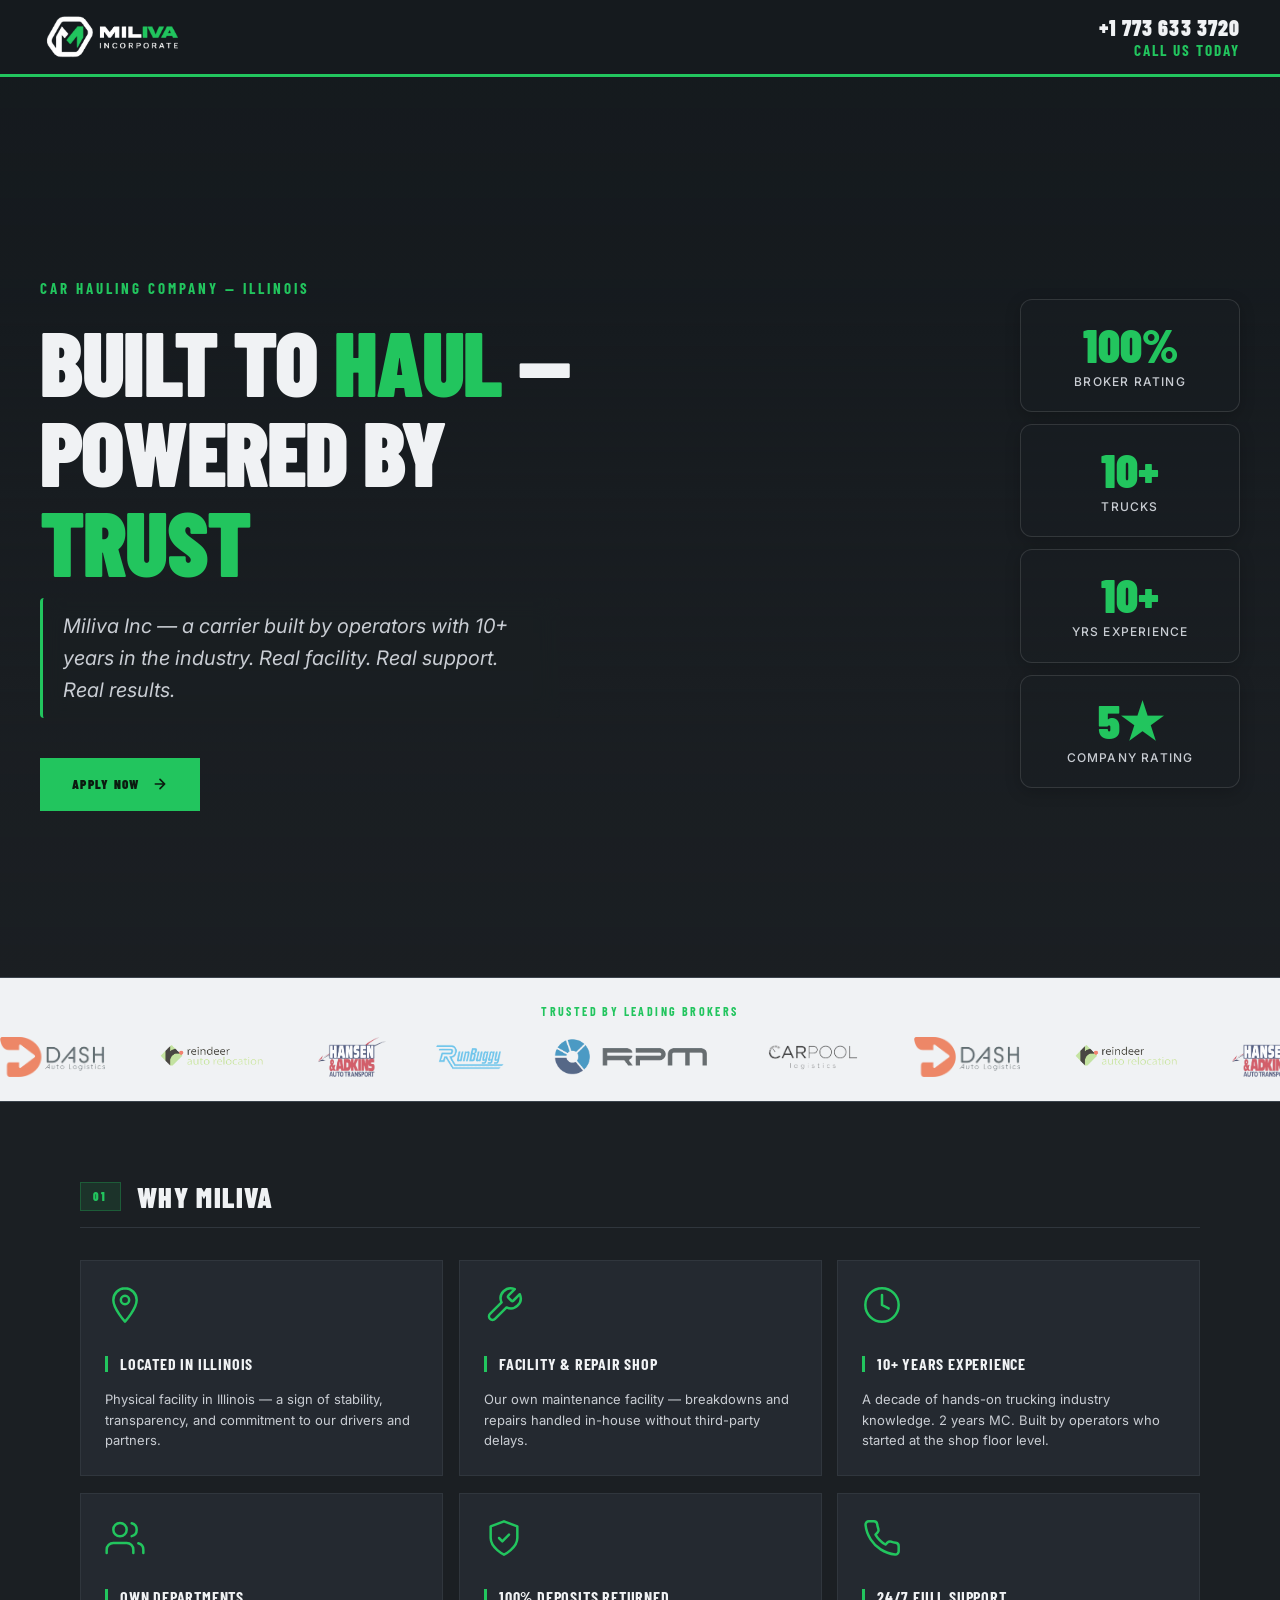
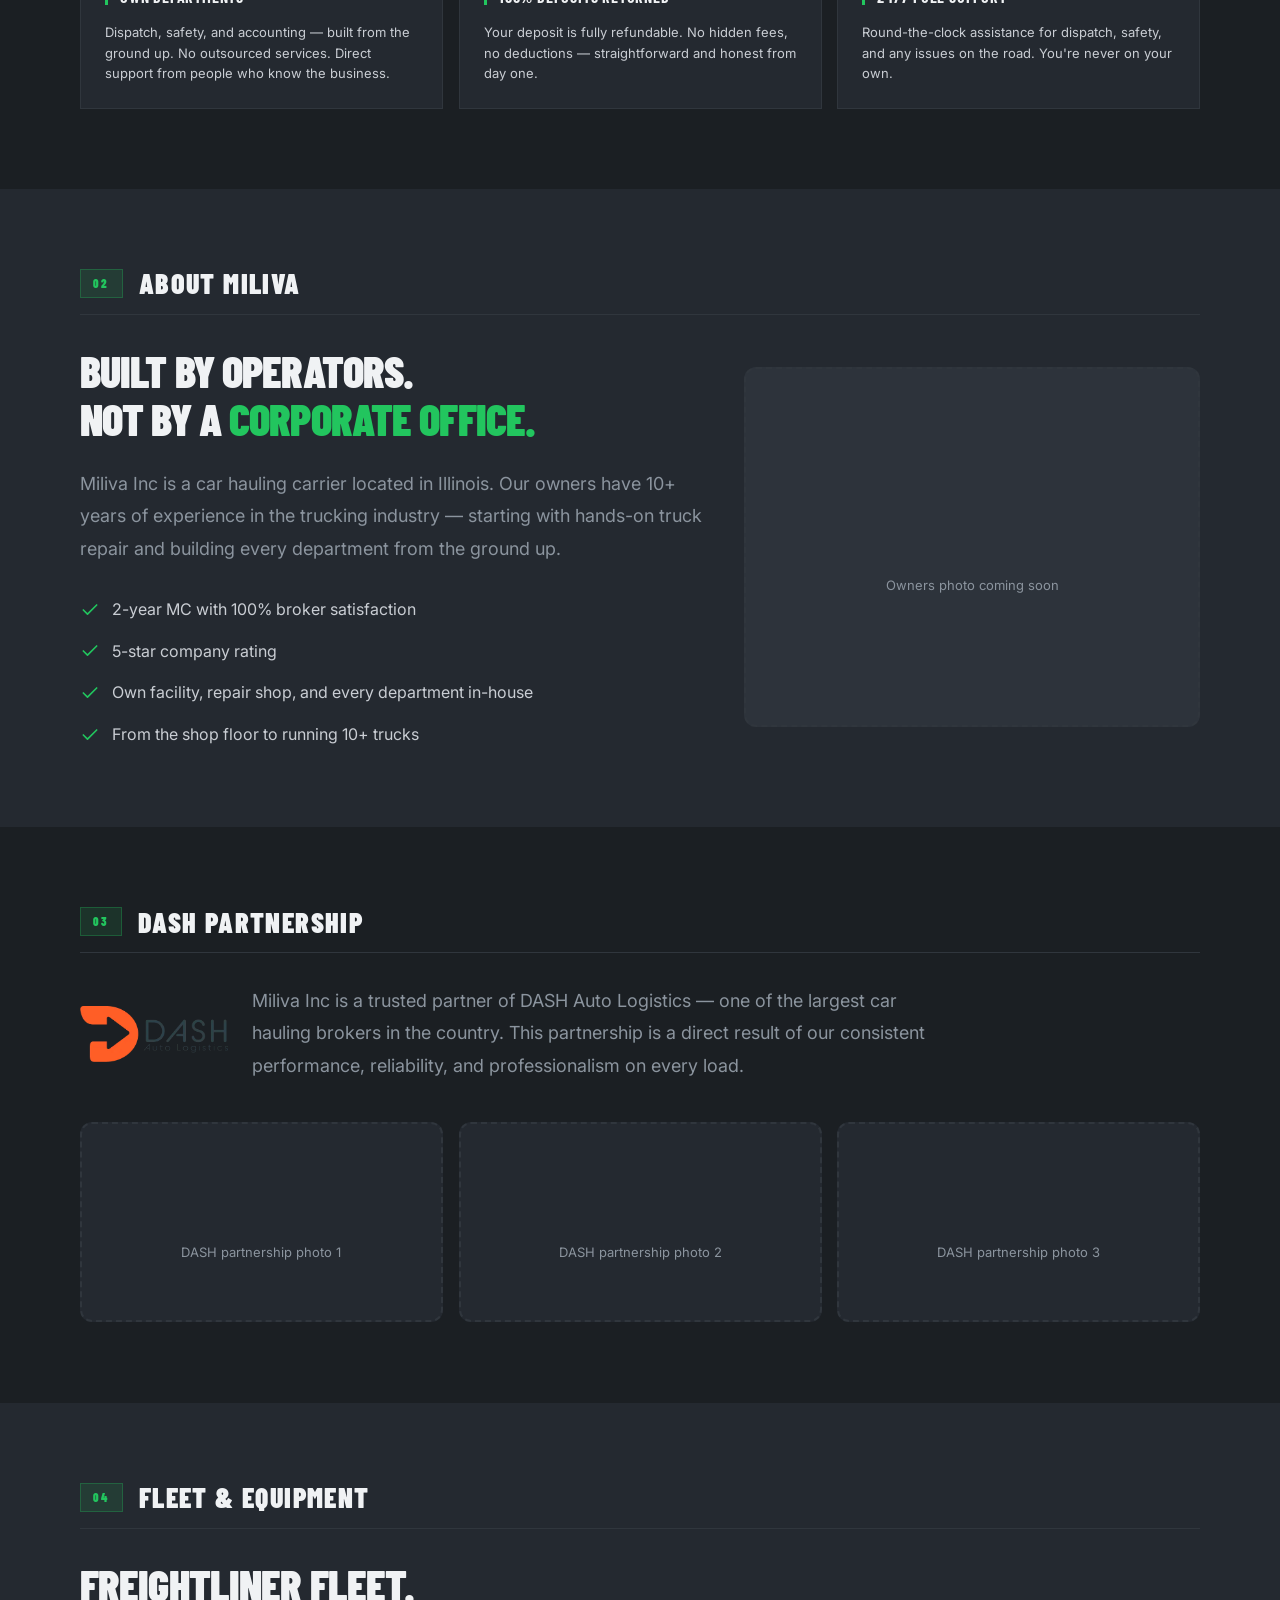
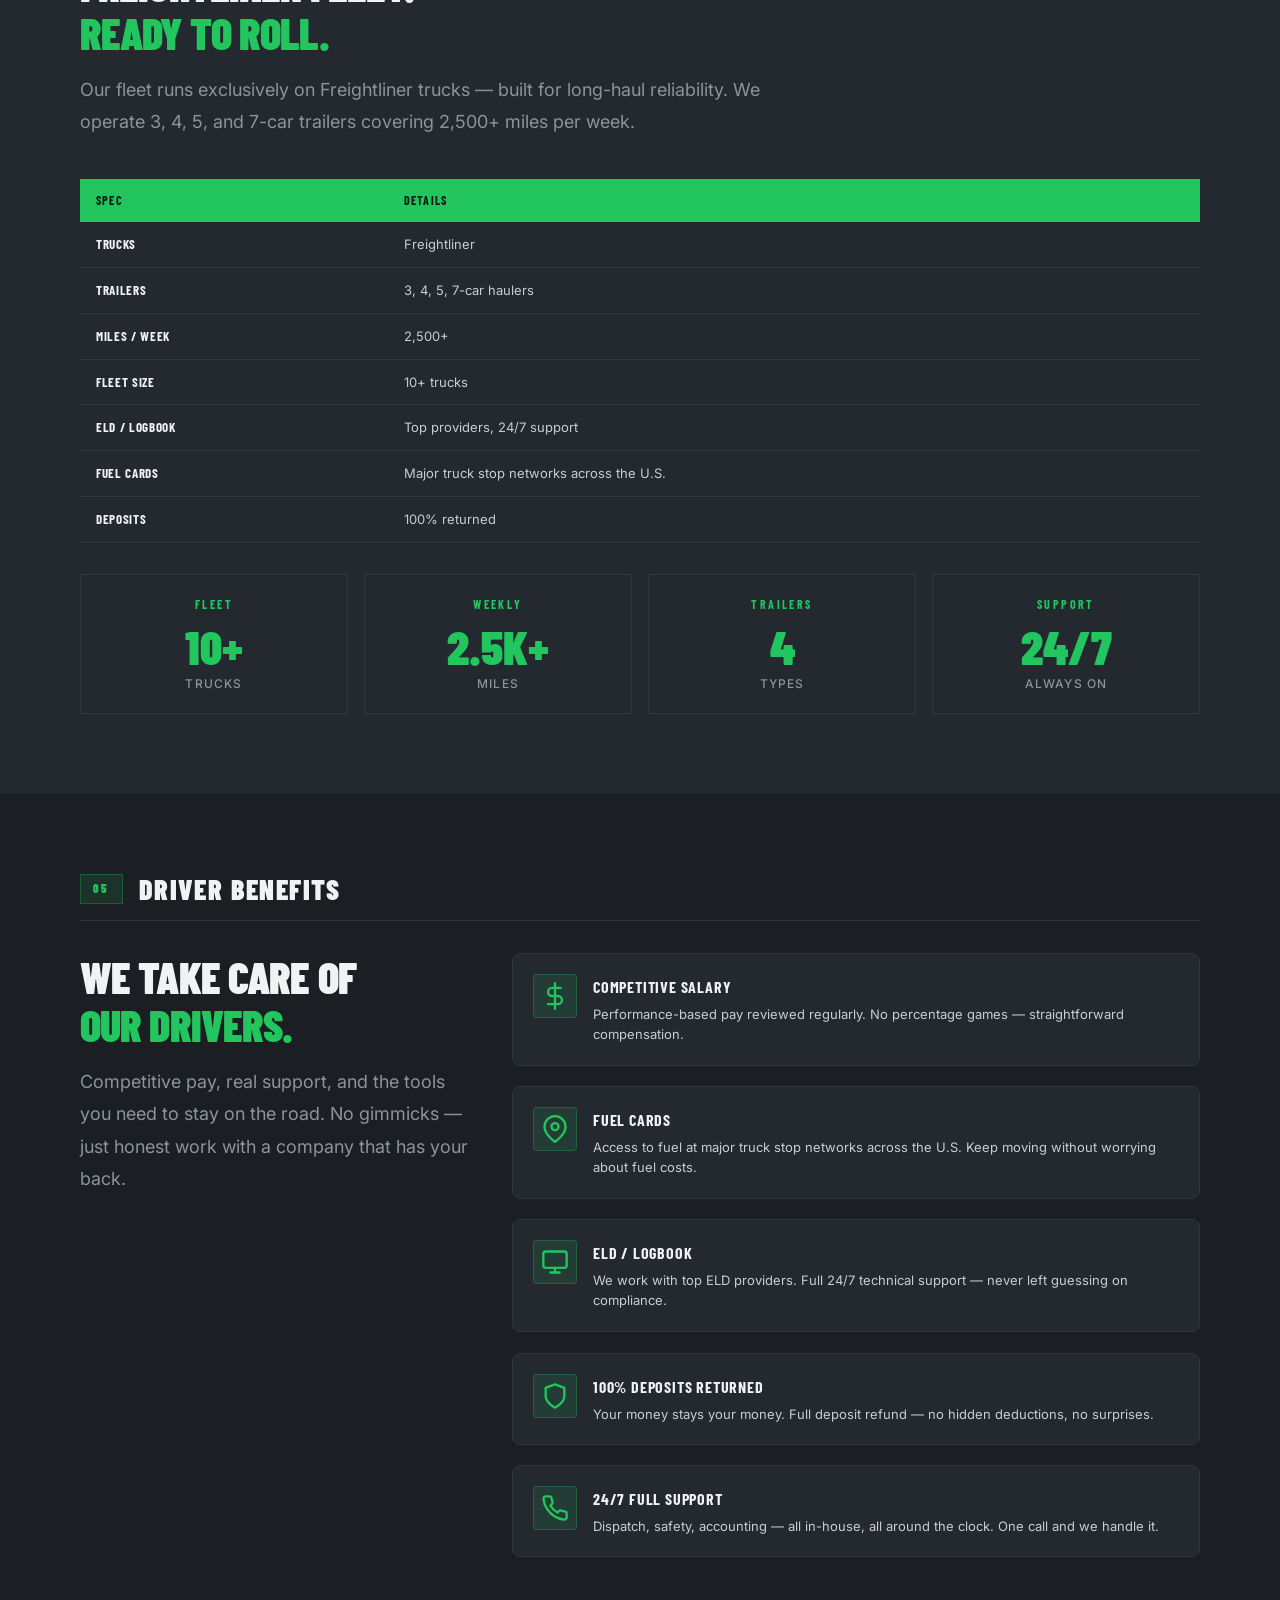
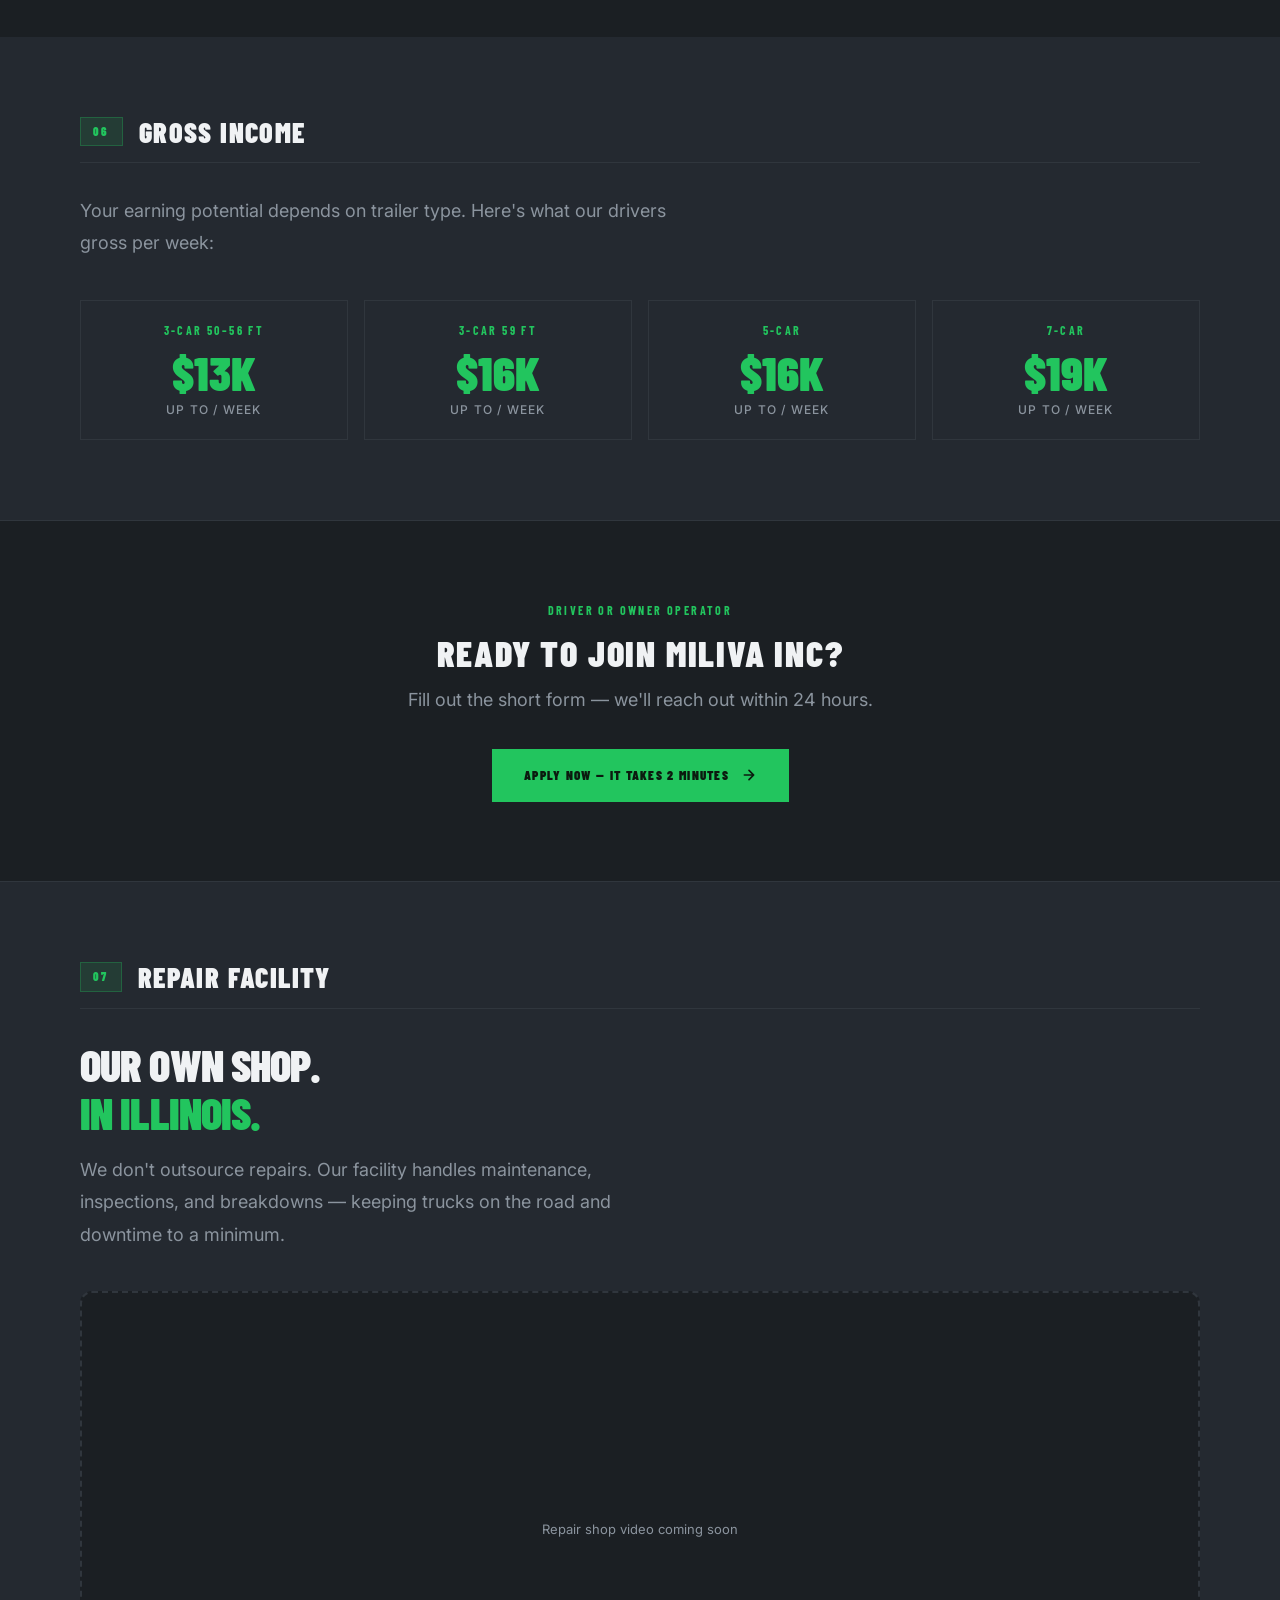
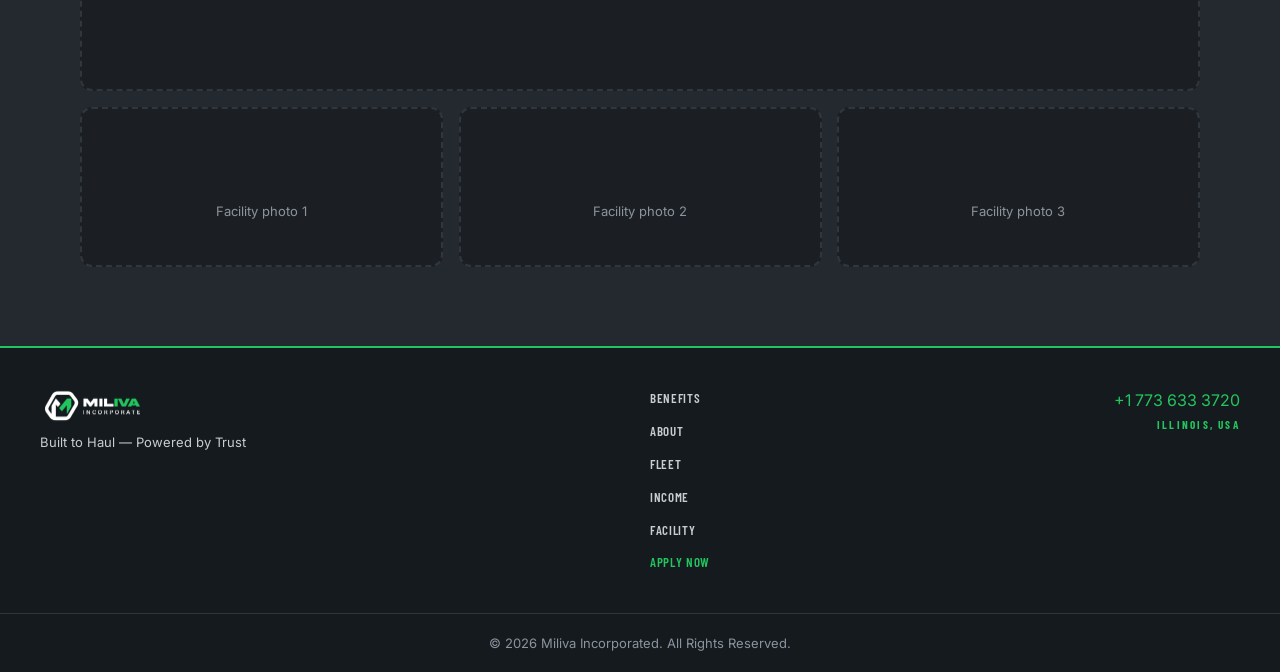
==== index.html @ cb745023 "Add Round 5 — Repair Facility section and enhanced footer Adds in-house repair shop section (Section" ====
<!DOCTYPE html>
<html lang="en">
<head>
<meta charset="UTF-8">
<meta name="viewport" content="width=device-width, initial-scale=1.0">
<meta http-equiv="X-Content-Type-Options" content="nosniff">

<!-- SEO -->
<title>Miliva Inc — Car Hauling Carrier | Illinois</title>
<meta name="description" content="Miliva Inc is a car hauling carrier located in Illinois. 10+ years of industry experience, 100% broker rating, own facility and repair shop. Now hiring drivers and owner operators.">
<meta name="keywords" content="car hauling, auto transport, truck driver jobs, owner operator, Illinois carrier, Miliva Inc, Freightliner, CDL jobs">

<!-- Open Graph -->
<meta property="og:title" content="Miliva Inc — Car Hauling Carrier">
<meta property="og:description" content="Built by operators with 10+ years in the industry. Real facility. Real support. Real results. Now hiring drivers and owner operators.">
<meta property="og:type" content="website">
<meta property="og:image" content="assets/images/miliva-logo.png">

<!-- Fonts -->
<link rel="preconnect" href="https://fonts.googleapis.com">
<link rel="preconnect" href="https://fonts.gstatic.com" crossorigin>
<link href="https://fonts.googleapis.com/css2?family=Barlow+Condensed:ital,wght@0,400;0,600;0,700;0,900;1,400&family=Inter:wght@400;500;600&display=swap" rel="stylesheet">

<!-- CSS -->
<link rel="stylesheet" href="css/variables.css?v=14">
<link rel="stylesheet" href="css/base.css?v=14">
<link rel="stylesheet" href="css/components.css?v=14">
<link rel="stylesheet" href="css/animations.css?v=14">
</head>
<body>


<!-- ════════════════════════════════════════════════════════
     HEADER
     ════════════════════════════════════════════════════════ -->
<header class="site-header">
  <a href="/">
    <img class="site-header__logo" src="assets/images/miliva-logo.png" alt="Miliva Inc — Car Hauling Carrier">
  </a>
  <div class="site-header__contact">
    <a href="tel:+17736333720" class="site-header__phone">+1 773 633 3720</a>
    <div class="eyebrow site-header__cta-label">Call Us Today</div>
  </div>
</header>


<!-- ════════════════════════════════════════════════════════
     HERO
     ════════════════════════════════════════════════════════ -->
<section class="hero" id="hero" data-parallax="0.2">
  <!-- Background videos — mobile (vertical) and desktop (horizontal) -->
  <div class="hero__video-wrap">
    <video class="hero__video hero__video--mobile"
           autoplay muted loop playsinline
           poster=""
           aria-hidden="true">
      <source src="assets/video/hero-mobile.mp4" type="video/mp4">
    </video>
    <video class="hero__video hero__video--desktop"
           autoplay muted loop playsinline
           poster=""
           aria-hidden="true">
      <source src="assets/video/hero-desktop.mp4" type="video/mp4">
    </video>
  </div>

  <!-- Gradient overlay for text readability -->
  <div class="hero__overlay"></div>

  <!-- Hero content — left column on desktop -->
  <div class="hero__content">
    <div class="eyebrow hero__eyebrow reveal">Car Hauling Company — Illinois</div>
    <h1 class="hero__title reveal">Built to <em>Haul</em> —<br>Powered by <em>Trust</em></h1>
    <p class="hero__subtitle reveal">Miliva Inc — a carrier built by operators with 10+ years in the industry. Real facility. Real support. Real results.</p>

    <div class="hero__cta reveal" style="--delay: 1">
      <a href="https://forms.gle/PKBgkFvm8MaaaSSQ9" target="_blank" rel="noopener noreferrer" class="btn btn--primary">
        Apply Now
        <svg class="btn__icon" viewBox="0 0 24 24" fill="none" stroke="currentColor" stroke-width="2.5" stroke-linecap="round" stroke-linejoin="round"><path d="M5 12h14M12 5l7 7-7 7"/></svg>
      </a>
    </div>
  </div>

  <!-- Stat cards — right column on desktop, 2x2 grid on mobile -->
  <div class="hero__stats reveal" style="--delay: 2">
    <div class="hero__stat">
      <div class="stat-number">100%</div>
      <div class="stat-label">Broker Rating</div>
    </div>
    <div class="hero__stat">
      <div class="stat-number">10+</div>
      <div class="stat-label">Trucks</div>
    </div>
    <div class="hero__stat">
      <div class="stat-number">10+</div>
      <div class="stat-label">Yrs Experience</div>
    </div>
    <div class="hero__stat">
      <div class="stat-number">5&#9733;</div>
      <div class="stat-label">Company Rating</div>
    </div>
  </div>
</section>


<!-- ════════════════════════════════════════════════════════
     BROKER TICKER
     ════════════════════════════════════════════════════════ -->
<section class="ticker-wrap" aria-label="Trusted broker partners">
  <div class="ticker-label eyebrow">Trusted by Leading Brokers</div>
  <div class="ticker-track">
    <img src="assets/logos/dash-logo.webp"     alt="DASH Auto Logistics"  loading="lazy">
    <img src="assets/logos/reindeer-logo.webp"  alt="Reindeer Auto Relocation" loading="lazy">
    <img src="assets/logos/HAL-logo.webp"       alt="Hansen &amp; Adkins Auto Transport" loading="lazy">
    <img src="assets/logos/runbuggy-logo.webp"  alt="RunBuggy" loading="lazy">
    <img src="assets/logos/RPM-logo.webp"       alt="RPM Freight Systems" loading="lazy">
    <img src="assets/logos/CarPool-logo.webp"   alt="Carpool Logistics" loading="lazy">
  </div>
</section>


<!-- ════════════════════════════════════════════════════════
     KEY BENEFITS
     ════════════════════════════════════════════════════════ -->
<section class="section" id="benefits">
  <div class="container">
    <div class="section-header">
      <div class="section-number">01</div>
      <div class="section-title">Why Miliva</div>
    </div>

    <div class="grid grid--3">
      <div class="card card--lift reveal" style="--delay: 0">
        <div class="card__icon">
          <svg width="40" height="40" viewBox="0 0 24 24" fill="none" stroke="var(--accent)" stroke-width="1.5" stroke-linecap="round" stroke-linejoin="round"><path d="M12 2C8.13 2 5 5.13 5 9c0 5.25 7 13 7 13s7-7.75 7-13c0-3.87-3.13-7-7-7z"/><circle cx="12" cy="9" r="2.5"/></svg>
        </div>
        <div class="card__title">Located in Illinois</div>
        <div class="card__body">Physical facility in Illinois — a sign of stability, transparency, and commitment to our drivers and partners.</div>
      </div>

      <div class="card card--lift reveal" style="--delay: 1">
        <div class="card__icon">
          <svg width="40" height="40" viewBox="0 0 24 24" fill="none" stroke="var(--accent)" stroke-width="1.5" stroke-linecap="round" stroke-linejoin="round"><path d="M14.7 6.3a1 1 0 0 0 0 1.4l1.6 1.6a1 1 0 0 0 1.4 0l3.77-3.77a6 6 0 0 1-7.94 7.94l-6.91 6.91a2.12 2.12 0 0 1-3-3l6.91-6.91a6 6 0 0 1 7.94-7.94l-3.76 3.76z"/></svg>
        </div>
        <div class="card__title">Facility &amp; Repair Shop</div>
        <div class="card__body">Our own maintenance facility — breakdowns and repairs handled in-house without third-party delays.</div>
      </div>

      <div class="card card--lift reveal" style="--delay: 2">
        <div class="card__icon">
          <svg width="40" height="40" viewBox="0 0 24 24" fill="none" stroke="var(--accent)" stroke-width="1.5" stroke-linecap="round" stroke-linejoin="round"><circle cx="12" cy="12" r="10"/><polyline points="12 6 12 12 16 14"/></svg>
        </div>
        <div class="card__title">10+ Years Experience</div>
        <div class="card__body">A decade of hands-on trucking industry knowledge. 2 years MC. Built by operators who started at the shop floor level.</div>
      </div>

      <div class="card card--lift reveal" style="--delay: 3">
        <div class="card__icon">
          <svg width="40" height="40" viewBox="0 0 24 24" fill="none" stroke="var(--accent)" stroke-width="1.5" stroke-linecap="round" stroke-linejoin="round"><path d="M17 21v-2a4 4 0 0 0-4-4H5a4 4 0 0 0-4 4v2"/><circle cx="9" cy="7" r="4"/><path d="M23 21v-2a4 4 0 0 0-3-3.87"/><path d="M16 3.13a4 4 0 0 1 0 7.75"/></svg>
        </div>
        <div class="card__title">Own Departments</div>
        <div class="card__body">Dispatch, safety, and accounting — built from the ground up. No outsourced services. Direct support from people who know the business.</div>
      </div>

      <div class="card card--lift reveal" style="--delay: 4">
        <div class="card__icon">
          <svg width="40" height="40" viewBox="0 0 24 24" fill="none" stroke="var(--accent)" stroke-width="1.5" stroke-linecap="round" stroke-linejoin="round"><path d="M12 22s8-4 8-10V5l-8-3-8 3v7c0 6 8 10 8 10z"/><polyline points="9 12 11 14 15 10"/></svg>
        </div>
        <div class="card__title">100% Deposits Returned</div>
        <div class="card__body">Your deposit is fully refundable. No hidden fees, no deductions — straightforward and honest from day one.</div>
      </div>

      <div class="card card--lift reveal" style="--delay: 5">
        <div class="card__icon">
          <svg width="40" height="40" viewBox="0 0 24 24" fill="none" stroke="var(--accent)" stroke-width="1.5" stroke-linecap="round" stroke-linejoin="round"><path d="M22 16.92v3a2 2 0 0 1-2.18 2 19.79 19.79 0 0 1-8.63-3.07 19.5 19.5 0 0 1-6-6 19.79 19.79 0 0 1-3.07-8.67A2 2 0 0 1 4.11 2h3a2 2 0 0 1 2 1.72c.127.96.361 1.903.7 2.81a2 2 0 0 1-.45 2.11L8.09 9.91a16 16 0 0 0 6 6l1.27-1.27a2 2 0 0 1 2.11-.45c.907.339 1.85.573 2.81.7A2 2 0 0 1 22 16.92z"/></svg>
        </div>
        <div class="card__title">24/7 Full Support</div>
        <div class="card__body">Round-the-clock assistance for dispatch, safety, and any issues on the road. You're never on your own.</div>
      </div>
    </div>
  </div>
</section>


<!-- ════════════════════════════════════════════════════════
     ABOUT / OWNERS
     ════════════════════════════════════════════════════════ -->
<section class="section section--alt" id="about">
  <div class="container">
    <div class="section-header">
      <div class="section-number">02</div>
      <div class="section-title">About Miliva</div>
    </div>

    <div class="about-block reveal">
      <div class="about-block__text">
        <h2 class="about-block__heading">Built by Operators.<br>Not by a <em>Corporate Office.</em></h2>
        <p class="about-block__lead lead">Miliva Inc is a car hauling carrier located in Illinois. Our owners have 10+ years of experience in the trucking industry — starting with hands-on truck repair and building every department from the ground up.</p>
        <div class="about-block__details">
          <div class="about-block__detail">
            <svg width="20" height="20" viewBox="0 0 24 24" fill="none" stroke="var(--accent)" stroke-width="2" stroke-linecap="round" stroke-linejoin="round"><polyline points="20 6 9 17 4 12"/></svg>
            <span>2-year MC with 100% broker satisfaction</span>
          </div>
          <div class="about-block__detail">
            <svg width="20" height="20" viewBox="0 0 24 24" fill="none" stroke="var(--accent)" stroke-width="2" stroke-linecap="round" stroke-linejoin="round"><polyline points="20 6 9 17 4 12"/></svg>
            <span>5-star company rating</span>
          </div>
          <div class="about-block__detail">
            <svg width="20" height="20" viewBox="0 0 24 24" fill="none" stroke="var(--accent)" stroke-width="2" stroke-linecap="round" stroke-linejoin="round"><polyline points="20 6 9 17 4 12"/></svg>
            <span>Own facility, repair shop, and every department in-house</span>
          </div>
          <div class="about-block__detail">
            <svg width="20" height="20" viewBox="0 0 24 24" fill="none" stroke="var(--accent)" stroke-width="2" stroke-linecap="round" stroke-linejoin="round"><polyline points="20 6 9 17 4 12"/></svg>
            <span>From the shop floor to running 10+ trucks</span>
          </div>
        </div>
      </div>
      <div class="about-block__media">
        <!-- Placeholder for owners photo — will be replaced with actual image -->
        <div class="about-block__photo-placeholder">
          <svg width="64" height="64" viewBox="0 0 24 24" fill="none" stroke="var(--text-muted)" stroke-width="1" stroke-linecap="round" stroke-linejoin="round"><rect x="3" y="3" width="18" height="18" rx="2" ry="2"/><circle cx="8.5" cy="8.5" r="1.5"/><polyline points="21 15 16 10 5 21"/></svg>
          <span class="caption">Owners photo coming soon</span>
        </div>
      </div>
    </div>
  </div>
</section>


<!-- ════════════════════════════════════════════════════════
     DASH PARTNERSHIP
     ════════════════════════════════════════════════════════ -->
<section class="section" id="dash">
  <div class="container">
    <div class="section-header">
      <div class="section-number">03</div>
      <div class="section-title">DASH Partnership</div>
    </div>

    <div class="partnership reveal">
      <div class="partnership__intro">
        <img src="assets/logos/dash-logo.webp" alt="DASH Auto Logistics" class="partnership__logo" loading="lazy">
        <p class="partnership__text lead">Miliva Inc is a trusted partner of DASH Auto Logistics — one of the largest car hauling brokers in the country. This partnership is a direct result of our consistent performance, reliability, and professionalism on every load.</p>
      </div>

      <!-- 3 horizontal photos — placeholders until actual DASH photos provided -->
      <div class="partnership__gallery">
        <div class="partnership__photo-placeholder reveal" style="--delay: 0">
          <svg width="48" height="48" viewBox="0 0 24 24" fill="none" stroke="var(--text-muted)" stroke-width="1" stroke-linecap="round" stroke-linejoin="round"><rect x="3" y="3" width="18" height="18" rx="2" ry="2"/><circle cx="8.5" cy="8.5" r="1.5"/><polyline points="21 15 16 10 5 21"/></svg>
          <span class="caption">DASH partnership photo 1</span>
        </div>
        <div class="partnership__photo-placeholder reveal" style="--delay: 1">
          <svg width="48" height="48" viewBox="0 0 24 24" fill="none" stroke="var(--text-muted)" stroke-width="1" stroke-linecap="round" stroke-linejoin="round"><rect x="3" y="3" width="18" height="18" rx="2" ry="2"/><circle cx="8.5" cy="8.5" r="1.5"/><polyline points="21 15 16 10 5 21"/></svg>
          <span class="caption">DASH partnership photo 2</span>
        </div>
        <div class="partnership__photo-placeholder reveal" style="--delay: 2">
          <svg width="48" height="48" viewBox="0 0 24 24" fill="none" stroke="var(--text-muted)" stroke-width="1" stroke-linecap="round" stroke-linejoin="round"><rect x="3" y="3" width="18" height="18" rx="2" ry="2"/><circle cx="8.5" cy="8.5" r="1.5"/><polyline points="21 15 16 10 5 21"/></svg>
          <span class="caption">DASH partnership photo 3</span>
        </div>
      </div>
    </div>
  </div>
</section>


<!-- ════════════════════════════════════════════════════════
     FLEET & EQUIPMENT
     ════════════════════════════════════════════════════════ -->
<section class="section section--alt" id="fleet">
  <div class="container">
    <div class="section-header">
      <div class="section-number">04</div>
      <div class="section-title">Fleet &amp; Equipment</div>
    </div>

    <div class="fleet reveal">
      <div class="fleet__intro">
        <h2 class="fleet__heading">Freightliner Fleet.<br><em>Ready to Roll.</em></h2>
        <p class="lead">Our fleet runs exclusively on Freightliner trucks — built for long-haul reliability. We operate 3, 4, 5, and 7-car trailers covering 2,500+ miles per week.</p>
      </div>

      <div class="fleet__specs">
        <div class="table-wrap reveal" style="--delay: 1">
          <table class="table">
            <thead>
              <tr>
                <th>Spec</th>
                <th>Details</th>
              </tr>
            </thead>
            <tbody>
              <tr>
                <td>Trucks</td>
                <td>Freightliner</td>
              </tr>
              <tr>
                <td>Trailers</td>
                <td>3, 4, 5, 7-car haulers</td>
              </tr>
              <tr>
                <td>Miles / Week</td>
                <td>2,500+</td>
              </tr>
              <tr>
                <td>Fleet Size</td>
                <td>10+ trucks</td>
              </tr>
              <tr>
                <td>ELD / Logbook</td>
                <td>Top providers, 24/7 support</td>
              </tr>
              <tr>
                <td>Fuel Cards</td>
                <td>Major truck stop networks across the U.S.</td>
              </tr>
              <tr>
                <td>Deposits</td>
                <td>100% returned</td>
              </tr>
            </tbody>
          </table>
        </div>

        <!-- Stat highlights -->
        <div class="grid grid--4 reveal" style="--delay: 2; margin-top: var(--space-8);">
          <div class="card card--stat card--lift">
            <div class="eyebrow" style="margin-bottom: var(--space-2);">Fleet</div>
            <div class="stat-number">10+</div>
            <div class="stat-label">Trucks</div>
          </div>
          <div class="card card--stat card--lift">
            <div class="eyebrow" style="margin-bottom: var(--space-2);">Weekly</div>
            <div class="stat-number">2.5K+</div>
            <div class="stat-label">Miles</div>
          </div>
          <div class="card card--stat card--lift">
            <div class="eyebrow" style="margin-bottom: var(--space-2);">Trailers</div>
            <div class="stat-number">4</div>
            <div class="stat-label">Types</div>
          </div>
          <div class="card card--stat card--lift">
            <div class="eyebrow" style="margin-bottom: var(--space-2);">Support</div>
            <div class="stat-number">24/7</div>
            <div class="stat-label">Always On</div>
          </div>
        </div>
      </div>
    </div>
  </div>
</section>


<!-- ════════════════════════════════════════════════════════
     DRIVER BENEFITS
     ════════════════════════════════════════════════════════ -->
<section class="section" id="driver-benefits">
  <div class="container">
    <div class="section-header">
      <div class="section-number">05</div>
      <div class="section-title">Driver Benefits</div>
    </div>

    <div class="benefits-split reveal">
      <div class="benefits-split__text">
        <h2 class="benefits-split__heading">We Take Care of<br><em>Our Drivers.</em></h2>
        <p class="lead">Competitive pay, real support, and the tools you need to stay on the road. No gimmicks — just honest work with a company that has your back.</p>
      </div>

      <div class="benefits-split__list">
        <div class="benefit-item reveal" style="--delay: 0">
          <div class="benefit-item__icon">
            <svg width="28" height="28" viewBox="0 0 24 24" fill="none" stroke="var(--accent)" stroke-width="2" stroke-linecap="round" stroke-linejoin="round"><line x1="12" y1="1" x2="12" y2="23"/><path d="M17 5H9.5a3.5 3.5 0 0 0 0 7h5a3.5 3.5 0 0 1 0 7H6"/></svg>
          </div>
          <div>
            <div class="benefit-item__title">Competitive Salary</div>
            <div class="benefit-item__desc">Performance-based pay reviewed regularly. No percentage games — straightforward compensation.</div>
          </div>
        </div>

        <div class="benefit-item reveal" style="--delay: 1">
          <div class="benefit-item__icon">
            <svg width="28" height="28" viewBox="0 0 24 24" fill="none" stroke="var(--accent)" stroke-width="2" stroke-linecap="round" stroke-linejoin="round"><path d="M21 10c0 7-9 13-9 13s-9-6-9-13a9 9 0 0 1 18 0z"/><circle cx="12" cy="10" r="3"/></svg>
          </div>
          <div>
            <div class="benefit-item__title">Fuel Cards</div>
            <div class="benefit-item__desc">Access to fuel at major truck stop networks across the U.S. Keep moving without worrying about fuel costs.</div>
          </div>
        </div>

        <div class="benefit-item reveal" style="--delay: 2">
          <div class="benefit-item__icon">
            <svg width="28" height="28" viewBox="0 0 24 24" fill="none" stroke="var(--accent)" stroke-width="2" stroke-linecap="round" stroke-linejoin="round"><rect x="2" y="3" width="20" height="14" rx="2" ry="2"/><line x1="8" y1="21" x2="16" y2="21"/><line x1="12" y1="17" x2="12" y2="21"/></svg>
          </div>
          <div>
            <div class="benefit-item__title">ELD / Logbook</div>
            <div class="benefit-item__desc">We work with top ELD providers. Full 24/7 technical support — never left guessing on compliance.</div>
          </div>
        </div>

        <div class="benefit-item reveal" style="--delay: 3">
          <div class="benefit-item__icon">
            <svg width="28" height="28" viewBox="0 0 24 24" fill="none" stroke="var(--accent)" stroke-width="2" stroke-linecap="round" stroke-linejoin="round"><path d="M12 22s8-4 8-10V5l-8-3-8 3v7c0 6 8 10 8 10z"/></svg>
          </div>
          <div>
            <div class="benefit-item__title">100% Deposits Returned</div>
            <div class="benefit-item__desc">Your money stays your money. Full deposit refund — no hidden deductions, no surprises.</div>
          </div>
        </div>

        <div class="benefit-item reveal" style="--delay: 4">
          <div class="benefit-item__icon">
            <svg width="28" height="28" viewBox="0 0 24 24" fill="none" stroke="var(--accent)" stroke-width="2" stroke-linecap="round" stroke-linejoin="round"><path d="M22 16.92v3a2 2 0 0 1-2.18 2 19.79 19.79 0 0 1-8.63-3.07 19.5 19.5 0 0 1-6-6A19.79 19.79 0 0 1 2.12 4.11 2 2 0 0 1 4.11 2h3a2 2 0 0 1 2 1.72c.127.96.361 1.903.7 2.81a2 2 0 0 1-.45 2.11L8.09 9.91a16 16 0 0 0 6 6l1.27-1.27a2 2 0 0 1 2.11-.45c.907.339 1.85.573 2.81.7A2 2 0 0 1 22 16.92z"/></svg>
          </div>
          <div>
            <div class="benefit-item__title">24/7 Full Support</div>
            <div class="benefit-item__desc">Dispatch, safety, accounting — all in-house, all around the clock. One call and we handle it.</div>
          </div>
        </div>
      </div>
    </div>
  </div>
</section>


<!-- ════════════════════════════════════════════════════════
     GROSS INCOME
     ════════════════════════════════════════════════════════ -->
<section class="section section--alt" id="income">
  <div class="container">
    <div class="section-header">
      <div class="section-number">06</div>
      <div class="section-title">Gross Income</div>
    </div>

    <p class="lead reveal" style="margin-bottom: var(--space-10); max-width: 600px;">Your earning potential depends on trailer type. Here's what our drivers gross per week:</p>

    <div class="grid grid--4">
      <div class="card card--stat card--lift reveal" style="--delay: 0">
        <div class="eyebrow" style="margin-bottom: var(--space-2);">3-car 50–56 ft</div>
        <div class="stat-number">$13K</div>
        <div class="stat-label">up to / week</div>
      </div>
      <div class="card card--stat card--lift reveal" style="--delay: 1">
        <div class="eyebrow" style="margin-bottom: var(--space-2);">3-car 59 ft</div>
        <div class="stat-number">$16K</div>
        <div class="stat-label">up to / week</div>
      </div>
      <div class="card card--stat card--lift reveal" style="--delay: 2">
        <div class="eyebrow" style="margin-bottom: var(--space-2);">5-car</div>
        <div class="stat-number">$16K</div>
        <div class="stat-label">up to / week</div>
      </div>
      <div class="card card--stat card--lift reveal" style="--delay: 3">
        <div class="eyebrow" style="margin-bottom: var(--space-2);">7-car</div>
        <div class="stat-number">$19K</div>
        <div class="stat-label">up to / week</div>
      </div>
    </div>
  </div>
</section>


<!-- ════════════════════════════════════════════════════════
     CTA BANNER
     ════════════════════════════════════════════════════════ -->
<section class="section" id="apply" style="text-align: center; border-top: 1px solid var(--border); border-bottom: 1px solid var(--border);">
  <div class="container">
    <div class="eyebrow reveal" style="margin-bottom: var(--space-3);">Driver or Owner Operator</div>
    <h2 class="reveal" style="margin-bottom: var(--space-3);">Ready to Join Miliva Inc?</h2>
    <p class="lead reveal" style="margin: 0 auto var(--space-8); text-align: center;">Fill out the short form — we'll reach out within 24 hours.</p>
    <a href="https://forms.gle/PKBgkFvm8MaaaSSQ9" target="_blank" rel="noopener noreferrer" class="btn btn--primary reveal">
      Apply Now — It Takes 2 Minutes
      <svg class="btn__icon" viewBox="0 0 24 24" fill="none" stroke="currentColor" stroke-width="2.5" stroke-linecap="round" stroke-linejoin="round"><path d="M5 12h14M12 5l7 7-7 7"/></svg>
    </a>
  </div>
</section>


<!-- ════════════════════════════════════════════════════════
     REPAIR FACILITY
     ════════════════════════════════════════════════════════ -->
<section class="section section--alt" id="facility">
  <div class="container">
    <div class="section-header">
      <div class="section-number">07</div>
      <div class="section-title">Repair Facility</div>
    </div>

    <div class="facility reveal">
      <div class="facility__intro">
        <h2 class="facility__heading">Our Own Shop.<br><em>In Illinois.</em></h2>
        <p class="lead">We don't outsource repairs. Our facility handles maintenance, inspections, and breakdowns — keeping trucks on the road and downtime to a minimum.</p>
      </div>

      <div class="facility__media">
        <!-- Video placeholder — will be replaced with actual repair shop video -->
        <div class="facility__video-placeholder reveal" style="--delay: 1">
          <svg width="64" height="64" viewBox="0 0 24 24" fill="none" stroke="var(--text-muted)" stroke-width="1" stroke-linecap="round" stroke-linejoin="round"><polygon points="5 3 19 12 5 21 5 3"/></svg>
          <span class="caption">Repair shop video coming soon</span>
        </div>

        <!-- Photo grid — placeholders until actual facility photos provided -->
        <div class="facility__photos">
          <div class="facility__photo-placeholder reveal" style="--delay: 2">
            <svg width="40" height="40" viewBox="0 0 24 24" fill="none" stroke="var(--text-muted)" stroke-width="1" stroke-linecap="round" stroke-linejoin="round"><rect x="3" y="3" width="18" height="18" rx="2" ry="2"/><circle cx="8.5" cy="8.5" r="1.5"/><polyline points="21 15 16 10 5 21"/></svg>
            <span class="caption">Facility photo 1</span>
          </div>
          <div class="facility__photo-placeholder reveal" style="--delay: 3">
            <svg width="40" height="40" viewBox="0 0 24 24" fill="none" stroke="var(--text-muted)" stroke-width="1" stroke-linecap="round" stroke-linejoin="round"><rect x="3" y="3" width="18" height="18" rx="2" ry="2"/><circle cx="8.5" cy="8.5" r="1.5"/><polyline points="21 15 16 10 5 21"/></svg>
            <span class="caption">Facility photo 2</span>
          </div>
          <div class="facility__photo-placeholder reveal" style="--delay: 4">
            <svg width="40" height="40" viewBox="0 0 24 24" fill="none" stroke="var(--text-muted)" stroke-width="1" stroke-linecap="round" stroke-linejoin="round"><rect x="3" y="3" width="18" height="18" rx="2" ry="2"/><circle cx="8.5" cy="8.5" r="1.5"/><polyline points="21 15 16 10 5 21"/></svg>
            <span class="caption">Facility photo 3</span>
          </div>
        </div>
      </div>
    </div>
  </div>
</section>


<!-- ════════════════════════════════════════════════════════
     FOOTER
     ════════════════════════════════════════════════════════ -->
<footer class="site-footer" id="contact">
  <div class="site-footer__top">
    <div class="site-footer__brand">
      <a href="/">
        <img class="site-footer__logo" src="assets/images/miliva-logo.png" alt="Miliva Inc">
      </a>
      <p class="site-footer__tagline caption">Built to Haul — Powered by Trust</p>
    </div>
    <nav class="site-footer__nav" aria-label="Footer navigation">
      <a href="#benefits" class="site-footer__link">Benefits</a>
      <a href="#about" class="site-footer__link">About</a>
      <a href="#fleet" class="site-footer__link">Fleet</a>
      <a href="#income" class="site-footer__link">Income</a>
      <a href="#facility" class="site-footer__link">Facility</a>
      <a href="https://forms.gle/PKBgkFvm8MaaaSSQ9" target="_blank" rel="noopener noreferrer" class="site-footer__link site-footer__link--accent">Apply Now</a>
    </nav>
    <div class="site-footer__contact-block">
      <a href="tel:+17736333720" class="site-footer__phone">+1 773 633 3720</a>
      <div class="eyebrow" style="font-size: 0.7rem; margin-top: 2px;">Illinois, USA</div>
    </div>
  </div>
  <div class="site-footer__bottom">
    <span class="caption">&copy; 2026 Miliva Incorporated. All Rights Reserved.</span>
  </div>
</footer>


<!-- ════════════════════════════════════════════════════════
     STICKY MOBILE CTA (visible on mobile only)
     ════════════════════════════════════════════════════════ -->
<div class="sticky-cta">
  <a href="https://forms.gle/PKBgkFvm8MaaaSSQ9" target="_blank" rel="noopener noreferrer" class="btn btn--primary">
    Apply Now
    <svg class="btn__icon" viewBox="0 0 24 24" fill="none" stroke="currentColor" stroke-width="2.5" stroke-linecap="round" stroke-linejoin="round"><path d="M5 12h14M12 5l7 7-7 7"/></svg>
  </a>
</div>


<!-- JS -->
<script src="js/main.js"></script>
</body>
</html>
---- css/variables.css ----
/* ============================================================
   MILIVA INC — DESIGN TOKENS
   Palette: Asphalt & Pine
   Fonts:   Barlow Condensed + Inter
   ============================================================ */

:root {

  /* ── COLOR: BACKGROUNDS ── */
  --bg-primary:      #1B1F23;   /* page background                */
  --bg-surface:      #242930;   /* cards, panels                  */
  --bg-elevated:     #2D333B;   /* hover cards, active states     */
  --bg-overlay:      rgba(27, 31, 35, .92); /* modals, overlays  */
  --bg-hero:         #151A1E;   /* hero section — deepest tone    */

  /* ── COLOR: ACCENT (EMERALD) ── */
  --accent:          #22C55E;   /* primary accent                 */
  --accent-hover:    #34D569;   /* buttons hover, link hover      */
  --accent-muted:    rgba(34, 197, 94, .12); /* subtle tint fills */
  --accent-border:   rgba(34, 197, 94, .28); /* accent borders    */

  /* ── COLOR: TEXT ── */
  --text-primary:    #F0F2F4;   /* headings, primary copy         */
  --text-body:       #C9CDD3;   /* body paragraphs                */
  --text-secondary:  #8B949E;   /* captions, meta, muted text     */
  --text-on-accent:  #0B1A0F;   /* text rendered on accent bg     */

  /* ── COLOR: BORDERS & DIVIDERS ── */
  --border:          #30363D;   /* default border                 */
  --border-light:    #3A424B;   /* subtle dividers                */

  /* ── TYPOGRAPHY: FONT FAMILIES ── */
  --font-heading:    'Barlow Condensed', sans-serif;
  --font-body:       'Inter', sans-serif;

  /* ── TYPOGRAPHY: SCALE (mobile-first) ──
     Each step ×1.25 (major third).
     Desktop overrides in @media blocks in base.css.
  */
  --text-xs:    0.75rem;    /* 12px — tags, fine print        */
  --text-sm:    0.8125rem;  /* 13px — captions, table cells   */
  --text-base:  0.9375rem;  /* 15px — body text (mobile)      */
  --text-md:    1rem;       /* 16px — body text (desktop)     */
  --text-lg:    1.125rem;   /* 18px — lead text               */
  --text-xl:    1.25rem;    /* 20px — small headings          */

  /* Heading sizes — mobile defaults */
  --text-h6:    1rem;       /* 16px  */
  --text-h5:    1.125rem;   /* 18px  */
  --text-h4:    1.25rem;    /* 20px  */
  --text-h3:    1.5rem;     /* 24px  */
  --text-h2:    1.75rem;    /* 28px  */
  --text-h1:    2.25rem;    /* 36px  */
  --text-display: 3rem;     /* 48px — hero headline           */

  /* Stat numbers */
  --text-stat:  2rem;       /* 32px mobile → 3rem desktop     */

  /* ── TYPOGRAPHY: LINE HEIGHTS ── */
  --leading-none:    1;
  --leading-tight:   1.1;
  --leading-snug:    1.3;
  --leading-normal:  1.6;
  --leading-relaxed: 1.8;

  /* ── TYPOGRAPHY: LETTER SPACING ── */
  --tracking-tight:  -0.02em;
  --tracking-normal:  0;
  --tracking-wide:    0.05em;
  --tracking-wider:   0.1em;
  --tracking-widest:  0.2em;

  /* ── TYPOGRAPHY: FONT WEIGHTS ── */
  --weight-regular:  400;
  --weight-medium:   500;
  --weight-semibold: 600;
  --weight-bold:     700;
  --weight-black:    900;

  /* ── SPACING SCALE (8px grid) ── */
  --space-1:   0.25rem;  /*  4px */
  --space-2:   0.5rem;   /*  8px */
  --space-3:   0.75rem;  /* 12px */
  --space-4:   1rem;     /* 16px */
  --space-5:   1.25rem;  /* 20px */
  --space-6:   1.5rem;   /* 24px */
  --space-8:   2rem;     /* 32px */
  --space-10:  2.5rem;   /* 40px */
  --space-12:  3rem;     /* 48px */
  --space-16:  4rem;     /* 64px */
  --space-20:  5rem;     /* 80px */
  --space-24:  6rem;     /* 96px */

  /* ── LAYOUT ── */
  --content-max:     1120px;  /* max content width              */
  --content-padding: var(--space-5);  /* 20px mobile side pad   */
  --section-gap:     var(--space-16); /* 64px between sections  */

  /* ── BORDERS & RADIUS ── */
  --radius-sm:   4px;
  --radius-md:   8px;
  --radius-lg:   12px;
  --radius-full: 9999px;

  /* ── SHADOWS ── */
  --shadow-sm:   0 1px 2px rgba(0,0,0,.3);
  --shadow-md:   0 4px 12px rgba(0,0,0,.4);
  --shadow-lg:   0 8px 24px rgba(0,0,0,.5);
  --shadow-glow: 0 0 20px rgba(34, 197, 94, .15);

  /* ── TRANSITIONS ── */
  --ease-out:    cubic-bezier(0.16, 1, 0.3, 1);
  --ease-in-out: cubic-bezier(0.65, 0, 0.35, 1);
  --duration-fast:   150ms;
  --duration-base:   250ms;
  --duration-slow:   400ms;
  --duration-scroll: 600ms;

  /* ── Z-INDEX SCALE ── */
  --z-base:     1;
  --z-dropdown: 10;
  --z-sticky:   100;
  --z-overlay:  200;
  --z-modal:    300;
}


/* ── DESKTOP OVERRIDES (≥768px) ── */
@media (min-width: 768px) {
  :root {
    --text-base:    1rem;       /* 16px */
    --text-h3:      1.75rem;    /* 28px */
    --text-h2:      2.25rem;    /* 36px */
    --text-h1:      2.75rem;    /* 44px */
    --text-display: 4rem;       /* 64px */
    --text-stat:    3rem;       /* 48px */
    --content-padding: var(--space-10); /* 40px */
    --section-gap:  var(--space-20);    /* 80px */
  }
}

/* ── LARGE DESKTOP (≥1200px) ── */
@media (min-width: 1200px) {
  :root {
    --text-display: 4.5rem;     /* 72px */
  }
}
---- css/base.css ----
/* ============================================================
   MILIVA INC — BASE STYLES
   Reset, typography, global element defaults.
   Mobile-first: all rules target ≤767 px by default.
   ============================================================ */

/* ── RESET ── */
*, *::before, *::after {
  box-sizing: border-box;
  margin: 0;
  padding: 0;
}

html {
  scroll-behavior: smooth;
  -webkit-text-size-adjust: 100%;
}

body {
  background: var(--bg-primary);
  color: var(--text-body);
  font-family: var(--font-body);
  font-size: var(--text-base);
  font-weight: var(--weight-regular);
  line-height: var(--leading-normal);
  -webkit-font-smoothing: antialiased;
  -moz-osx-font-smoothing: grayscale;
  overflow-x: hidden;
}

/* ── TYPOGRAPHY — HEADINGS ── */
h1, h2, h3, h4, h5, h6 {
  font-family: var(--font-heading);
  color: var(--text-primary);
  line-height: var(--leading-tight);
  text-transform: uppercase;
  letter-spacing: var(--tracking-wide);
}

h1 { font-size: var(--text-h1); font-weight: var(--weight-black); }
h2 { font-size: var(--text-h2); font-weight: var(--weight-black); }
h3 { font-size: var(--text-h3); font-weight: var(--weight-bold);  }
h4 { font-size: var(--text-h4); font-weight: var(--weight-bold);  }
h5 { font-size: var(--text-h5); font-weight: var(--weight-bold);  }
h6 { font-size: var(--text-h6); font-weight: var(--weight-semibold); }

/* Display heading (hero) */
.display {
  font-family: var(--font-heading);
  font-size: var(--text-display);
  font-weight: var(--weight-black);
  line-height: var(--leading-none);
  letter-spacing: var(--tracking-tight);
  color: var(--text-primary);
  text-transform: uppercase;
}

/* ── TYPOGRAPHY — BODY ── */
p {
  margin-bottom: var(--space-4);
  max-width: 65ch; /* comfortable reading width */
}

p:last-child { margin-bottom: 0; }

.lead {
  font-size: var(--text-lg);
  color: var(--text-secondary);
  line-height: var(--leading-relaxed);
}

small, .caption {
  font-size: var(--text-sm);
  color: var(--text-secondary);
  line-height: var(--leading-normal);
}

/* ── TYPOGRAPHY — ACCENT TEXT ── */
.accent-text {
  color: var(--accent);
}

.eyebrow {
  font-family: var(--font-heading);
  font-size: var(--text-xs);
  font-weight: var(--weight-bold);
  letter-spacing: var(--tracking-widest);
  color: var(--accent);
  text-transform: uppercase;
}

.stat-number {
  font-family: var(--font-heading);
  font-size: var(--text-stat);
  font-weight: var(--weight-black);
  line-height: var(--leading-none);
  color: var(--accent);
}

.stat-label {
  font-size: var(--text-xs);
  font-weight: var(--weight-medium);
  letter-spacing: var(--tracking-wider);
  color: var(--text-secondary);
  text-transform: uppercase;
  margin-top: var(--space-1);
}

/* ── LINKS ── */
a {
  color: var(--accent);
  text-decoration: none;
  transition: color var(--duration-fast) var(--ease-out);
}

a:hover {
  color: var(--accent-hover);
}

/* ── LISTS ── */
ul, ol {
  list-style: none;
}

/* ── IMAGES ── */
img, video {
  display: block;
  max-width: 100%;
  height: auto;
}

/* ── SELECTION ── */
::selection {
  background: var(--accent);
  color: var(--text-on-accent);
}

/* ── FOCUS (ACCESSIBILITY) ── */
:focus-visible {
  outline: 2px solid var(--accent);
  outline-offset: 2px;
}

/* ── SCROLLBAR (WEBKIT) ── */
::-webkit-scrollbar {
  width: 8px;
}
::-webkit-scrollbar-track {
  background: var(--bg-primary);
}
::-webkit-scrollbar-thumb {
  background: var(--border);
  border-radius: var(--radius-full);
}
::-webkit-scrollbar-thumb:hover {
  background: var(--border-light);
}
---- css/components.css ----
/* ============================================================
   MILIVA INC — REUSABLE COMPONENTS
   Buttons, cards, sections, grids, badges, section headers.
   Mobile-first throughout.
   ============================================================ */


/* ═══════════════════════════════════════════════════════════
   LAYOUT: SECTIONS & CONTAINERS
   ═══════════════════════════════════════════════════════════ */

.section {
  padding: var(--section-gap) var(--content-padding);
}

.section--alt {
  background: var(--bg-surface);
}

.container {
  max-width: var(--content-max);
  margin: 0 auto;
  width: 100%;
}

/* Section header — number badge + title */
.section-header {
  display: flex;
  align-items: center;
  gap: var(--space-4);
  margin-bottom: var(--space-8);
  padding-bottom: var(--space-4);
  border-bottom: 1px solid var(--border);
}

.section-number {
  font-family: var(--font-heading);
  font-weight: var(--weight-black);
  font-size: var(--text-xs);
  letter-spacing: var(--tracking-widest);
  color: var(--accent);
  text-transform: uppercase;
  background: var(--accent-muted);
  border: 1px solid var(--accent-border);
  padding: var(--space-1) var(--space-3);
  flex-shrink: 0;
}

.section-title {
  font-family: var(--font-heading);
  font-weight: var(--weight-black);
  font-size: var(--text-h3);
  color: var(--text-primary);
  text-transform: uppercase;
  letter-spacing: var(--tracking-wide);
  line-height: var(--leading-none);
}


/* ═══════════════════════════════════════════════════════════
   BUTTONS
   ═══════════════════════════════════════════════════════════ */

/* Primary CTA — accent background, dark text */
.btn {
  display: inline-flex;
  align-items: center;
  justify-content: center;
  gap: var(--space-3);
  font-family: var(--font-heading);
  font-weight: var(--weight-black);
  font-size: var(--text-sm);
  letter-spacing: var(--tracking-wider);
  text-transform: uppercase;
  text-decoration: none;
  border: none;
  cursor: pointer;
  transition:
    background var(--duration-base) var(--ease-out),
    transform var(--duration-fast) var(--ease-out),
    box-shadow var(--duration-base) var(--ease-out);
}

.btn--primary {
  background: var(--accent);
  color: var(--text-on-accent);
  padding: var(--space-4) var(--space-8);
}

.btn--primary:hover {
  background: var(--accent-hover);
  color: var(--text-on-accent);
  transform: translateY(-1px);
  box-shadow: var(--shadow-glow);
}

.btn--primary:active {
  transform: translateY(0);
}

/* Arrow-clip variant — the chevron CTA from the design */
.btn--arrow {
  background: var(--accent);
  color: var(--text-on-accent);
  padding: var(--space-4) var(--space-10) var(--space-4) var(--space-6);
  clip-path: polygon(0 0, calc(100% - 12px) 0, 100% 50%, calc(100% - 12px) 100%, 0 100%);
}

.btn--arrow:hover {
  background: var(--accent-hover);
  color: var(--text-on-accent);
}

.btn--arrow svg {
  width: 16px;
  height: 16px;
  flex-shrink: 0;
  transition: transform var(--duration-fast) var(--ease-out);
}

.btn--arrow:hover svg {
  transform: translateX(3px);
}

/* Ghost button — border only */
.btn--ghost {
  background: transparent;
  color: var(--accent);
  border: 1px solid var(--accent-border);
  padding: var(--space-3) var(--space-6);
}

.btn--ghost:hover {
  background: var(--accent-muted);
  color: var(--accent-hover);
  border-color: var(--accent);
}

/* Small button variant */
.btn--sm {
  font-size: var(--text-xs);
  padding: var(--space-2) var(--space-4);
}

/* Icon inside button */
.btn__icon {
  width: 16px;
  height: 16px;
  flex-shrink: 0;
  transition: transform var(--duration-fast) var(--ease-out);
}

.btn:hover .btn__icon {
  transform: translateX(3px);
}


/* ═══════════════════════════════════════════════════════════
   CARDS
   ═══════════════════════════════════════════════════════════ */

/* Base card */
.card {
  background: var(--bg-surface);
  border: 1px solid var(--border);
  padding: var(--space-6);
  transition:
    border-color var(--duration-base) var(--ease-out),
    background var(--duration-base) var(--ease-out),
    transform var(--duration-base) var(--ease-out),
    box-shadow var(--duration-base) var(--ease-out);
}

.card:hover {
  border-color: var(--accent-border);
  background: var(--bg-elevated);
}

/* Card with lift on hover */
.card--lift:hover {
  transform: translateY(-4px);
  box-shadow: var(--shadow-md);
}

/* Card title */
.card__title {
  font-family: var(--font-heading);
  font-weight: var(--weight-bold);
  font-size: var(--text-base);
  color: var(--text-primary);
  text-transform: uppercase;
  letter-spacing: var(--tracking-wide);
  display: flex;
  align-items: center;
  gap: var(--space-3);
  margin-bottom: var(--space-3);
}

/* Accent bar before card title */
.card__title::before {
  content: '';
  width: 3px;
  height: 16px;
  background: var(--accent);
  flex-shrink: 0;
}

/* Card body text */
.card__body {
  font-size: var(--text-sm);
  color: var(--text-body);
  line-height: var(--leading-normal);
}

/* Card with icon (Key Benefits pattern) */
.card--icon {
  text-align: center;
  padding: var(--space-8) var(--space-4);
}

.card__icon {
  font-size: 2rem;
  margin-bottom: var(--space-3);
  display: block;
}

/* Stat card (hero stats, gross income) */
.card--stat {
  padding: var(--space-5) var(--space-6);
  text-align: center;
  background: var(--bg-surface);
  border: 1px solid var(--border);
}

.card--stat:hover {
  border-color: var(--accent-border);
}


/* ═══════════════════════════════════════════════════════════
   GRIDS
   ═══════════════════════════════════════════════════════════ */

/* Generic responsive grid — 1 col mobile, 2 col tablet, customizable */
.grid {
  display: grid;
  gap: var(--space-4);
}

.grid--2 { grid-template-columns: 1fr; }
.grid--3 { grid-template-columns: 1fr; }
.grid--4 { grid-template-columns: 1fr 1fr; }

@media (min-width: 768px) {
  .grid--2 { grid-template-columns: repeat(2, 1fr); }
  .grid--3 { grid-template-columns: repeat(3, 1fr); }
  .grid--4 { grid-template-columns: repeat(4, 1fr); }
}

/* Tight gap variant (2px gap like current design) */
.grid--tight {
  gap: 2px;
}


/* ═══════════════════════════════════════════════════════════
   BADGE / TAG
   ═══════════════════════════════════════════════════════════ */

.badge {
  display: inline-block;
  font-family: var(--font-heading);
  font-weight: var(--weight-bold);
  font-size: var(--text-xs);
  letter-spacing: var(--tracking-wider);
  text-transform: uppercase;
  color: var(--accent);
  background: var(--accent-muted);
  border: 1px solid var(--accent-border);
  padding: var(--space-1) var(--space-3);
  line-height: var(--leading-snug);
}


/* ═══════════════════════════════════════════════════════════
   DIVIDERS
   ═══════════════════════════════════════════════════════════ */

.divider {
  border: none;
  border-top: 1px solid var(--border);
  margin: var(--space-8) 0;
}

.divider--accent {
  border-top-color: var(--accent);
  border-top-width: 2px;
}


/* ═══════════════════════════════════════════════════════════
   ACCENT BLOCK (callout / about style)
   ═══════════════════════════════════════════════════════════ */

.callout {
  background: var(--bg-surface);
  border: 1px solid var(--border);
  border-left: 4px solid var(--accent);
  padding: var(--space-6);
  font-size: var(--text-base);
  line-height: var(--leading-relaxed);
  color: var(--text-body);
}


/* ═══════════════════════════════════════════════════════════
   TABLES (rates / specs)
   ═══════════════════════════════════════════════════════════ */

.table-wrap {
  overflow-x: auto;
  -webkit-overflow-scrolling: touch;
}

.table {
  width: 100%;
  border-collapse: collapse;
  font-size: var(--text-sm);
  min-width: 480px;
}

.table thead tr {
  background: var(--accent);
}

.table thead th {
  padding: var(--space-3) var(--space-4);
  text-align: left;
  font-family: var(--font-heading);
  font-weight: var(--weight-bold);
  font-size: var(--text-xs);
  letter-spacing: var(--tracking-wider);
  text-transform: uppercase;
  color: var(--text-on-accent);
}

.table tbody tr {
  border-bottom: 1px solid var(--border);
  transition: background var(--duration-fast);
}

.table tbody tr:nth-child(even) {
  background: var(--bg-surface);
}

.table tbody tr:hover {
  background: var(--bg-elevated);
}

.table td {
  padding: var(--space-3) var(--space-4);
  vertical-align: top;
  color: var(--text-body);
}

.table td:first-child {
  font-family: var(--font-heading);
  font-weight: var(--weight-bold);
  font-size: var(--text-sm);
  color: var(--text-primary);
  text-transform: uppercase;
  letter-spacing: var(--tracking-wide);
  white-space: nowrap;
}


/* ═══════════════════════════════════════════════════════════
   BROKER TICKER
   ═══════════════════════════════════════════════════════════ */

.ticker-wrap {
  overflow: hidden;
  background: #F0F2F4;
  border-top: 1px solid var(--border-light);
  border-bottom: 1px solid var(--border-light);
  padding: var(--space-6) 0;
}

.ticker-label {
  text-align: center;
  margin-bottom: var(--space-4);
}

.ticker-track {
  display: flex;
  align-items: center;
  gap: var(--space-12);
  width: max-content;
  animation: ticker-scroll 30s linear infinite;
}

.ticker-track:hover {
  animation-play-state: paused;
}

.ticker-track img {
  height: 32px;
  width: auto;
  opacity: 0.75;
  filter: grayscale(20%) brightness(1.1);
  transition:
    opacity var(--duration-base) var(--ease-out),
    filter var(--duration-base) var(--ease-out);
}

.ticker-track img:hover {
  opacity: 1;
  filter: grayscale(0%);
}

@keyframes ticker-scroll {
  0%   { transform: translateX(0); }
  100% { transform: translateX(-50%); }
}

@media (min-width: 768px) {
  .ticker-track img {
    height: 40px;
  }
}


/* ═══════════════════════════════════════════════════════════
   STICKY MOBILE CTA
   ═══════════════════════════════════════════════════════════ */

.sticky-cta {
  position: fixed;
  bottom: 0;
  left: 0;
  right: 0;
  z-index: var(--z-sticky);
  background: var(--bg-overlay);
  border-top: 1px solid var(--border);
  padding: var(--space-3) var(--content-padding);
  display: flex;
  justify-content: center;
  backdrop-filter: blur(8px);
  -webkit-backdrop-filter: blur(8px);
}

.sticky-cta .btn {
  width: 100%;
  max-width: 360px;
  justify-content: center;
}

@media (min-width: 768px) {
  .sticky-cta {
    display: none; /* hide on desktop — inline CTA is enough */
  }
}


/* ═══════════════════════════════════════════════════════════
   SITE HEADER
   ═══════════════════════════════════════════════════════════ */

.site-header {
  background: var(--bg-hero);
  border-bottom: 3px solid var(--accent);
  padding: var(--space-3) var(--content-padding);
  display: flex;
  align-items: center;
  justify-content: space-between;
  position: sticky;
  top: 0;
  z-index: var(--z-sticky);
}

.site-header__logo {
  height: 50px;
  width: auto;
}

.site-header__contact {
  text-align: right;
}

.site-header__phone {
  font-family: var(--font-heading);
  font-weight: var(--weight-black);
  font-size: 1.35rem;
  color: var(--text-primary);
  letter-spacing: var(--tracking-wide);
  line-height: 1.1;
  text-decoration: none;
  display: block;
}

.site-header__phone:hover {
  color: var(--accent);
}

.site-header__cta-label {
  margin-top: 2px;
  font-size: 0.95rem;
  letter-spacing: 0.13em;
  line-height: 1.1;
}


/* Old .site-footer styles moved to ENHANCED FOOTER section at bottom */


/* ═══════════════════════════════════════════════════════════
   HERO SECTION
   Full-viewport hero with video background,
   gradient overlay, and content centered on top.
   ═══════════════════════════════════════════════════════════ */

.hero {
  position: relative;
  min-height: 100vh;
  min-height: 100svh; /* safe viewport height for mobile */
  display: flex;
  flex-direction: column;
  justify-content: flex-end;
  padding: var(--space-20) var(--content-padding) var(--space-12);
  overflow: hidden;
  background: var(--bg-hero); /* fallback while video loads */
}

/* Video wrapper — fills entire hero, behind content */
.hero__video-wrap {
  position: absolute;
  inset: 0;
  z-index: 0;
}

.hero__video {
  position: absolute;
  inset: 0;
  width: 100%;
  height: 100%;
  object-fit: cover;
  display: block;
}

/* Show mobile video by default, hide desktop */
.hero__video--desktop { display: none; }
.hero__video--mobile  { display: block; }

@media (min-width: 768px) {
  .hero__video--desktop { display: block; }
  .hero__video--mobile  { display: none; }
}

/* Dark gradient overlay — stronger bottom zone for text readability */
.hero__overlay {
  position: absolute;
  inset: 0;
  z-index: 1;
  background: linear-gradient(
    to top,
    rgba(27, 31, 35, 0.95) 0%,
    rgba(27, 31, 35, 0.85) 25%,
    rgba(27, 31, 35, 0.55) 50%,
    rgba(27, 31, 35, 0.2) 75%,
    rgba(27, 31, 35, 0.1) 100%
  );
}

/* Content layer — above overlay */
.hero__content {
  position: relative;
  z-index: 2;
  max-width: var(--content-max);
}

.hero__eyebrow {
  margin-bottom: var(--space-3);
}

.hero__title {
  font-family: var(--font-heading);
  font-weight: var(--weight-black);
  font-size: var(--text-display);
  line-height: var(--leading-none);
  letter-spacing: var(--tracking-tight);
  color: var(--text-primary);
  text-transform: uppercase;
  margin-bottom: var(--space-2);
}

.hero__title em {
  color: var(--accent);
  font-style: normal;
}

.hero__subtitle {
  font-size: var(--text-base);
  color: var(--text-body);
  font-style: italic;
  max-width: 480px;
  line-height: var(--leading-normal);
  margin-bottom: var(--space-8);
  /* Option C — frosted glass backdrop for guaranteed readability */
  background: rgba(27, 31, 35, 0.55);
  backdrop-filter: blur(10px);
  -webkit-backdrop-filter: blur(10px);
  padding: var(--space-3) var(--space-4);
  border-radius: var(--radius-sm);
  border-left: 3px solid var(--accent);
}

/* Hide hero CTA on mobile — sticky bottom CTA is enough */
.hero__cta {
  display: none;
}

@media (min-width: 768px) {
  .hero__cta {
    display: block;
  }
}

/* Hero stat strip — 2×2 grid on mobile, vertical column on right on desktop */
.hero__stats {
  display: grid;
  grid-template-columns: 1fr 1fr;
  gap: 2px;
  margin-top: var(--space-8);
  position: relative;
  z-index: 2;
}

/* Glassmorphism stat card */
.hero__stat {
  background: rgba(27, 31, 35, 0.45);
  backdrop-filter: blur(14px);
  -webkit-backdrop-filter: blur(14px);
  border: 1px solid rgba(240, 242, 244, 0.1);
  padding: var(--space-4) var(--space-5);
  text-align: center;
  border-radius: var(--radius-md);
}

.hero__stat .stat-number {
  font-size: var(--text-h2);
}

.hero__stat .stat-label {
  color: var(--text-body);
}

/* ── Desktop: two-column hero layout ── */
@media (min-width: 768px) {
  .hero {
    flex-direction: row;
    align-items: center;
    justify-content: space-between;
    gap: var(--space-10);
    padding: var(--space-24) var(--content-padding) var(--space-16);
  }

  /* Left column — text + CTA, takes remaining space */
  .hero__content {
    flex: 1 1 0;
    max-width: 600px;
  }

  /* +25% scale-up for hero text on desktop */
  .hero__eyebrow {
    font-size: 0.9375rem;     /* 15px — 125% of 12px */
    margin-bottom: var(--space-4);
  }

  .hero__title {
    font-size: 5rem;           /* 80px — 125% of 64px */
    margin-bottom: var(--space-3);
  }

  .hero__subtitle {
    font-size: 1.25rem;       /* 20px — 125% of 16px */
    max-width: 520px;
    padding: var(--space-3) var(--space-5);
    margin-bottom: var(--space-10);
  }

  /* Right column — stat cards stacked vertically */
  .hero__stats {
    display: flex;
    flex-direction: column;
    gap: var(--space-3);
    margin-top: 0;
    flex-shrink: 0;
    width: 200px;
    position: relative;
    z-index: 2;
  }

  .hero__stat {
    background: rgba(27, 31, 35, 0.4);
    backdrop-filter: blur(16px);
    -webkit-backdrop-filter: blur(16px);
    border: 1px solid rgba(240, 242, 244, 0.12);
    border-radius: var(--radius-lg);
    padding: var(--space-5) var(--space-6);
    box-shadow: 0 4px 16px rgba(0, 0, 0, 0.2);
    transition:
      background var(--duration-base) var(--ease-out),
      border-color var(--duration-base) var(--ease-out),
      transform var(--duration-base) var(--ease-out);
  }

  .hero__stat:hover {
    background: rgba(27, 31, 35, 0.55);
    border-color: var(--accent-border);
    transform: translateY(-2px);
  }

  .hero__stat .stat-number {
    font-size: var(--text-stat);
  }
}

@media (min-width: 1200px) {
  .hero__title {
    font-size: 5.625rem;      /* 90px — 125% of 72px */
  }

  .hero__stats {
    width: 220px;
  }
}


/* ═══════════════════════════════════════════════════════════
   ABOUT BLOCK (Owners / Company story)
   Two-column layout: text left, media right.
   ═══════════════════════════════════════════════════════════ */

.about-block {
  display: flex;
  flex-direction: column;
  gap: var(--space-10);
}

.about-block__heading {
  font-family: var(--font-heading);
  font-weight: var(--weight-black);
  font-size: var(--text-h2);
  line-height: var(--leading-tight);
  letter-spacing: var(--tracking-tight);
  color: var(--text-primary);
  text-transform: uppercase;
  margin-bottom: var(--space-6);
}

.about-block__heading em {
  color: var(--accent);
  font-style: normal;
}

.about-block__lead {
  margin-bottom: var(--space-8);
}

.about-block__details {
  display: flex;
  flex-direction: column;
  gap: var(--space-4);
}

.about-block__detail {
  display: flex;
  align-items: center;
  gap: var(--space-3);
  font-size: var(--text-base);
  color: var(--text-body);
  line-height: var(--leading-normal);
}

.about-block__detail svg {
  flex-shrink: 0;
}

/* Photo placeholder — will be replaced with actual image */
.about-block__photo-placeholder {
  background: var(--bg-elevated);
  border: 2px dashed var(--border);
  border-radius: var(--radius-lg);
  min-height: 280px;
  display: flex;
  flex-direction: column;
  align-items: center;
  justify-content: center;
  gap: var(--space-3);
  padding: var(--space-8);
}

.about-block__media img {
  width: 100%;
  height: auto;
  border-radius: var(--radius-lg);
  object-fit: cover;
}

@media (min-width: 768px) {
  .about-block {
    flex-direction: row;
    align-items: center;
  }

  .about-block__text {
    flex: 1 1 55%;
  }

  .about-block__heading {
    font-size: var(--text-h1);
  }

  .about-block__media {
    flex: 1 1 40%;
  }

  .about-block__photo-placeholder {
    min-height: 360px;
  }
}


/* ═══════════════════════════════════════════════════════════
   PARTNERSHIP BLOCK (DASH)
   Logo + text intro, then 3 horizontal photos.
   ═══════════════════════════════════════════════════════════ */

.partnership__intro {
  display: flex;
  flex-direction: column;
  gap: var(--space-6);
  margin-bottom: var(--space-10);
}

.partnership__logo {
  height: 48px;
  width: auto;
  max-width: 180px;
  filter: brightness(1.1);
}

.partnership__text {
  max-width: 680px;
}

.partnership__gallery {
  display: grid;
  grid-template-columns: 1fr;
  gap: var(--space-4);
}

.partnership__photo-placeholder {
  background: var(--bg-surface);
  border: 2px dashed var(--border);
  border-radius: var(--radius-lg);
  min-height: 200px;
  display: flex;
  flex-direction: column;
  align-items: center;
  justify-content: center;
  gap: var(--space-3);
  padding: var(--space-6);
}

.partnership__gallery img {
  width: 100%;
  height: 240px;
  object-fit: cover;
  border-radius: var(--radius-lg);
  border: 1px solid var(--border);
  transition:
    transform var(--duration-base) var(--ease-out),
    border-color var(--duration-base) var(--ease-out);
}

.partnership__gallery img:hover {
  transform: translateY(-3px);
  border-color: var(--accent-border);
}

@media (min-width: 768px) {
  .partnership__intro {
    flex-direction: row;
    align-items: center;
  }

  .partnership__logo {
    flex-shrink: 0;
    height: 56px;
  }

  .partnership__gallery {
    grid-template-columns: repeat(3, 1fr);
  }

  .partnership__gallery img {
    height: 280px;
  }
}


/* ═══════════════════════════════════════════════════════════
   FLEET BLOCK
   Heading + lead, then specs table + stat cards.
   ═══════════════════════════════════════════════════════════ */

.fleet__heading {
  font-family: var(--font-heading);
  font-weight: var(--weight-black);
  font-size: var(--text-h2);
  line-height: var(--leading-tight);
  letter-spacing: var(--tracking-tight);
  color: var(--text-primary);
  text-transform: uppercase;
  margin-bottom: var(--space-4);
}

.fleet__heading em {
  color: var(--accent);
  font-style: normal;
}

.fleet__intro {
  margin-bottom: var(--space-10);
}

.fleet__intro .lead {
  max-width: 680px;
}

@media (min-width: 768px) {
  .fleet__heading {
    font-size: var(--text-h1);
  }
}


/* ═══════════════════════════════════════════════════════════
   DRIVER BENEFITS — Split layout
   Heading + lead left, benefit items right.
   ═══════════════════════════════════════════════════════════ */

.benefits-split {
  display: flex;
  flex-direction: column;
  gap: var(--space-10);
}

.benefits-split__heading {
  font-family: var(--font-heading);
  font-weight: var(--weight-black);
  font-size: var(--text-h2);
  line-height: var(--leading-tight);
  letter-spacing: var(--tracking-tight);
  color: var(--text-primary);
  text-transform: uppercase;
  margin-bottom: var(--space-4);
}

.benefits-split__heading em {
  color: var(--accent);
  font-style: normal;
}

.benefits-split__list {
  display: flex;
  flex-direction: column;
  gap: var(--space-5);
}

/* Individual benefit item — icon + text row */
.benefit-item {
  display: flex;
  align-items: flex-start;
  gap: var(--space-4);
  padding: var(--space-5);
  background: var(--bg-surface);
  border: 1px solid var(--border);
  border-radius: var(--radius-md);
  transition:
    border-color var(--duration-base) var(--ease-out),
    background var(--duration-base) var(--ease-out);
}

.benefit-item:hover {
  border-color: var(--accent-border);
  background: var(--bg-elevated);
}

.benefit-item__icon {
  flex-shrink: 0;
  width: 44px;
  height: 44px;
  display: flex;
  align-items: center;
  justify-content: center;
  background: var(--accent-muted);
  border: 1px solid var(--accent-border);
  border-radius: var(--radius-sm);
}

.benefit-item__title {
  font-family: var(--font-heading);
  font-weight: var(--weight-bold);
  font-size: var(--text-base);
  color: var(--text-primary);
  text-transform: uppercase;
  letter-spacing: var(--tracking-wide);
  margin-bottom: var(--space-1);
}

.benefit-item__desc {
  font-size: var(--text-sm);
  color: var(--text-body);
  line-height: var(--leading-normal);
}

@media (min-width: 768px) {
  .benefits-split {
    flex-direction: row;
    align-items: flex-start;
  }

  .benefits-split__text {
    flex: 0 0 35%;
    position: sticky;
    top: calc(60px + var(--space-8));
  }

  .benefits-split__heading {
    font-size: var(--text-h1);
  }

  .benefits-split__list {
    flex: 1 1 60%;
  }
}


/* ═══════════════════════════════════════════════════════════
   REPAIR FACILITY
   Heading + lead, then video + photo grid.
   ═══════════════════════════════════════════════════════════ */

.facility__heading {
  font-family: var(--font-heading);
  font-weight: var(--weight-black);
  font-size: var(--text-h2);
  line-height: var(--leading-tight);
  letter-spacing: var(--tracking-tight);
  color: var(--text-primary);
  text-transform: uppercase;
  margin-bottom: var(--space-4);
}

.facility__heading em {
  color: var(--accent);
  font-style: normal;
}

.facility__intro {
  margin-bottom: var(--space-10);
}

.facility__intro .lead {
  max-width: 600px;
}

.facility__video-placeholder {
  background: var(--bg-primary);
  border: 2px dashed var(--border);
  border-radius: var(--radius-lg);
  min-height: 280px;
  display: flex;
  flex-direction: column;
  align-items: center;
  justify-content: center;
  gap: var(--space-3);
  padding: var(--space-8);
  margin-bottom: var(--space-4);
}

.facility__media video {
  width: 100%;
  border-radius: var(--radius-lg);
  margin-bottom: var(--space-4);
}

.facility__photos {
  display: grid;
  grid-template-columns: 1fr;
  gap: var(--space-4);
}

.facility__photo-placeholder {
  background: var(--bg-primary);
  border: 2px dashed var(--border);
  border-radius: var(--radius-lg);
  min-height: 160px;
  display: flex;
  flex-direction: column;
  align-items: center;
  justify-content: center;
  gap: var(--space-2);
  padding: var(--space-6);
}

.facility__photos img {
  width: 100%;
  height: 200px;
  object-fit: cover;
  border-radius: var(--radius-lg);
  border: 1px solid var(--border);
  transition:
    transform var(--duration-base) var(--ease-out),
    border-color var(--duration-base) var(--ease-out);
}

.facility__photos img:hover {
  transform: translateY(-3px);
  border-color: var(--accent-border);
}

@media (min-width: 768px) {
  .facility__heading {
    font-size: var(--text-h1);
  }

  .facility__video-placeholder {
    min-height: 400px;
  }

  .facility__photos {
    grid-template-columns: repeat(3, 1fr);
  }

  .facility__photos img {
    height: 240px;
  }
}


/* ═══════════════════════════════════════════════════════════
   ENHANCED FOOTER
   Three-column top bar + copyright bottom bar.
   ═══════════════════════════════════════════════════════════ */

.site-footer {
  background: var(--bg-hero);
  border-top: 2px solid var(--accent);
  padding: 0;
}

.site-footer__top {
  display: flex;
  flex-direction: column;
  gap: var(--space-8);
  padding: var(--space-10) var(--content-padding);
}

.site-footer__brand {
  display: flex;
  flex-direction: column;
  gap: var(--space-2);
}

.site-footer__logo {
  height: 36px;
  width: auto;
}

.site-footer__tagline {
  color: var(--text-muted);
  margin: 0;
}

.site-footer__nav {
  display: flex;
  flex-wrap: wrap;
  gap: var(--space-3) var(--space-6);
}

.site-footer__link {
  font-family: var(--font-heading);
  font-size: var(--text-sm);
  font-weight: var(--weight-semibold);
  color: var(--text-body);
  text-decoration: none;
  text-transform: uppercase;
  letter-spacing: var(--tracking-wide);
  transition: color var(--duration-fast) var(--ease-out);
}

.site-footer__link:hover {
  color: var(--accent);
}

.site-footer__link--accent {
  color: var(--accent);
}

.site-footer__link--accent:hover {
  color: var(--accent-hover);
}

.site-footer__contact-block {
  text-align: left;
}

.site-footer__bottom {
  border-top: 1px solid var(--border);
  padding: var(--space-4) var(--content-padding);
  text-align: center;
}

@media (min-width: 768px) {
  .site-footer__top {
    flex-direction: row;
    align-items: flex-start;
    justify-content: space-between;
  }

  .site-footer__nav {
    flex-direction: column;
    gap: var(--space-3);
  }

  .site-footer__contact-block {
    text-align: right;
  }
}
---- css/animations.css ----
/* ============================================================
   MILIVA INC — ANIMATIONS & SCROLL EFFECTS
   Scroll-triggered reveals, parallax utility, hover micro-interactions.
   Driven by IntersectionObserver in js/main.js.
   ============================================================ */


/* ═══════════════════════════════════════════════════════════
   SCROLL-REVEAL BASE
   Elements start hidden and transition in when .is-visible
   is added by the IntersectionObserver.
   ═══════════════════════════════════════════════════════════ */

.reveal {
  opacity: 0;
  transform: translateY(24px);
  transition:
    opacity var(--duration-scroll) var(--ease-out),
    transform var(--duration-scroll) var(--ease-out);
  will-change: opacity, transform;
}

.reveal.is-visible {
  opacity: 1;
  transform: translateY(0);
}

/* Variant: slide from left */
.reveal--left {
  transform: translateX(-32px);
}
.reveal--left.is-visible {
  transform: translateX(0);
}

/* Variant: slide from right */
.reveal--right {
  transform: translateX(32px);
}
.reveal--right.is-visible {
  transform: translateX(0);
}

/* Variant: scale up */
.reveal--scale {
  transform: scale(0.95);
}
.reveal--scale.is-visible {
  transform: scale(1);
}

/* Variant: fade only (no movement) */
.reveal--fade {
  transform: none;
}
.reveal--fade.is-visible {
  opacity: 1;
}


/* ═══════════════════════════════════════════════════════════
   STAGGER DELAYS
   Apply to children inside a grid/flex for sequential reveal.
   Usage: <div class="reveal" style="--delay: 1">
   ═══════════════════════════════════════════════════════════ */

.reveal[style*="--delay"] {
  transition-delay: calc(var(--delay, 0) * 80ms);
}


/* ═══════════════════════════════════════════════════════════
   PARALLAX UTILITY
   Applied via JS — translateY is set as an inline style
   based on scroll position. CSS just controls smoothness.
   ═══════════════════════════════════════════════════════════ */

.parallax {
  will-change: transform;
  transition: transform 0.1s linear;
}

/* Parallax background image container */
.parallax-bg {
  position: absolute;
  inset: -20% 0;    /* overflow to allow vertical travel */
  will-change: transform;
}

.parallax-bg img,
.parallax-bg video {
  width: 100%;
  height: 100%;
  object-fit: cover;
}


/* ═══════════════════════════════════════════════════════════
   HOVER MICRO-INTERACTIONS
   ═══════════════════════════════════════════════════════════ */

/* Subtle lift — used on cards, load images */
.hover-lift {
  transition: transform var(--duration-base) var(--ease-out);
}
.hover-lift:hover {
  transform: translateY(-4px);
}

/* Image zoom inside container */
.hover-zoom {
  overflow: hidden;
}
.hover-zoom img {
  transition: transform var(--duration-slow) var(--ease-out);
}
.hover-zoom:hover img {
  transform: scale(1.05);
}

/* Glow border on hover */
.hover-glow:hover {
  box-shadow: var(--shadow-glow);
}


/* ═══════════════════════════════════════════════════════════
   GRADIENT OVERLAYS (for image sections)
   ═══════════════════════════════════════════════════════════ */

.overlay-gradient {
  position: absolute;
  inset: 0;
  pointer-events: none;
}

/* Bottom fade — for text on image */
.overlay-gradient--bottom {
  background: linear-gradient(
    to top,
    rgba(27, 31, 35, 0.95) 0%,
    rgba(27, 31, 35, 0.4) 40%,
    transparent 70%
  );
}

/* Full darken — for hero/parallax sections */
.overlay-gradient--hero {
  background: linear-gradient(
    to bottom,
    rgba(27, 31, 35, 0.5) 0%,
    rgba(27, 31, 35, 0.7) 50%,
    rgba(27, 31, 35, 0.9) 100%
  );
}


/* ═══════════════════════════════════════════════════════════
   REDUCED MOTION
   Respect user OS preference — disable all animations.
   ═══════════════════════════════════════════════════════════ */

@media (prefers-reduced-motion: reduce) {
  .reveal {
    opacity: 1;
    transform: none;
    transition: none;
  }
  .parallax,
  .parallax-bg {
    transition: none;
    will-change: auto;
  }
  .ticker-track {
    animation: none;
  }
  .hover-lift:hover,
  .hover-zoom:hover img {
    transform: none;
  }
}
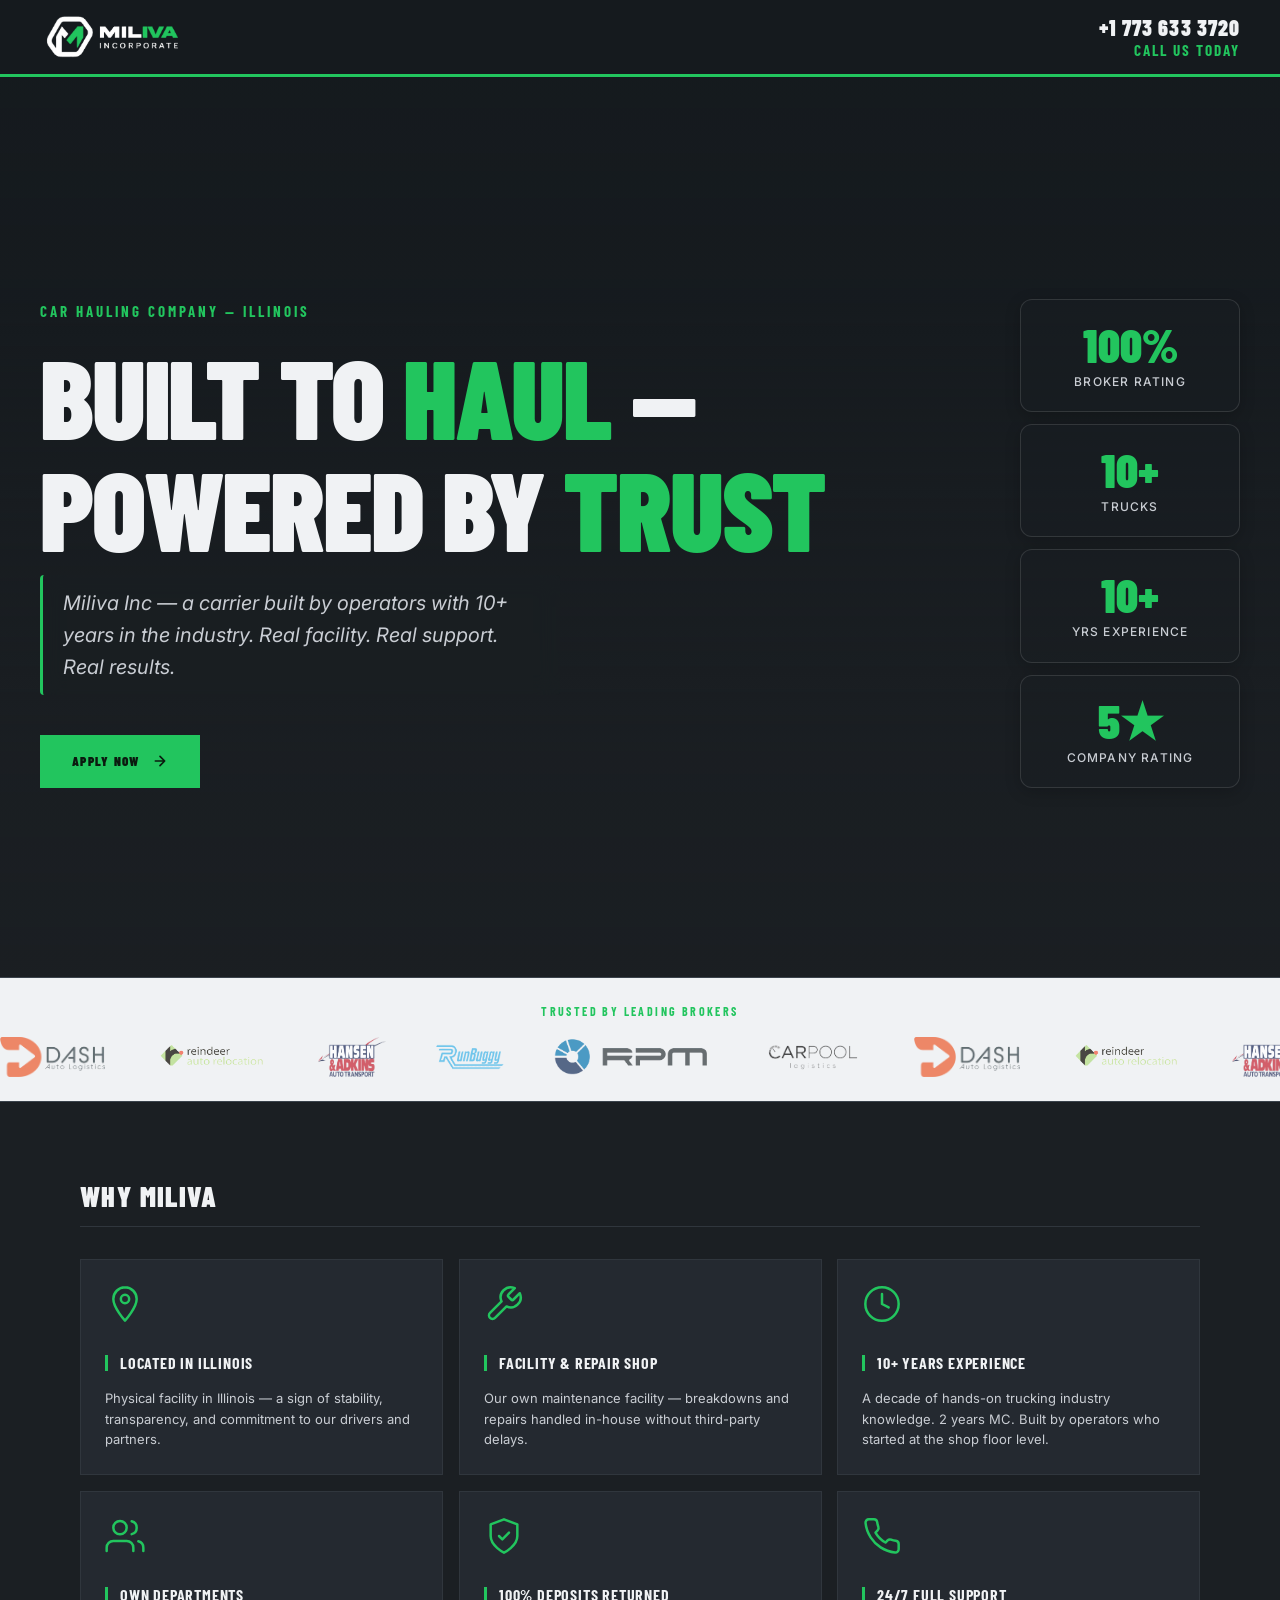
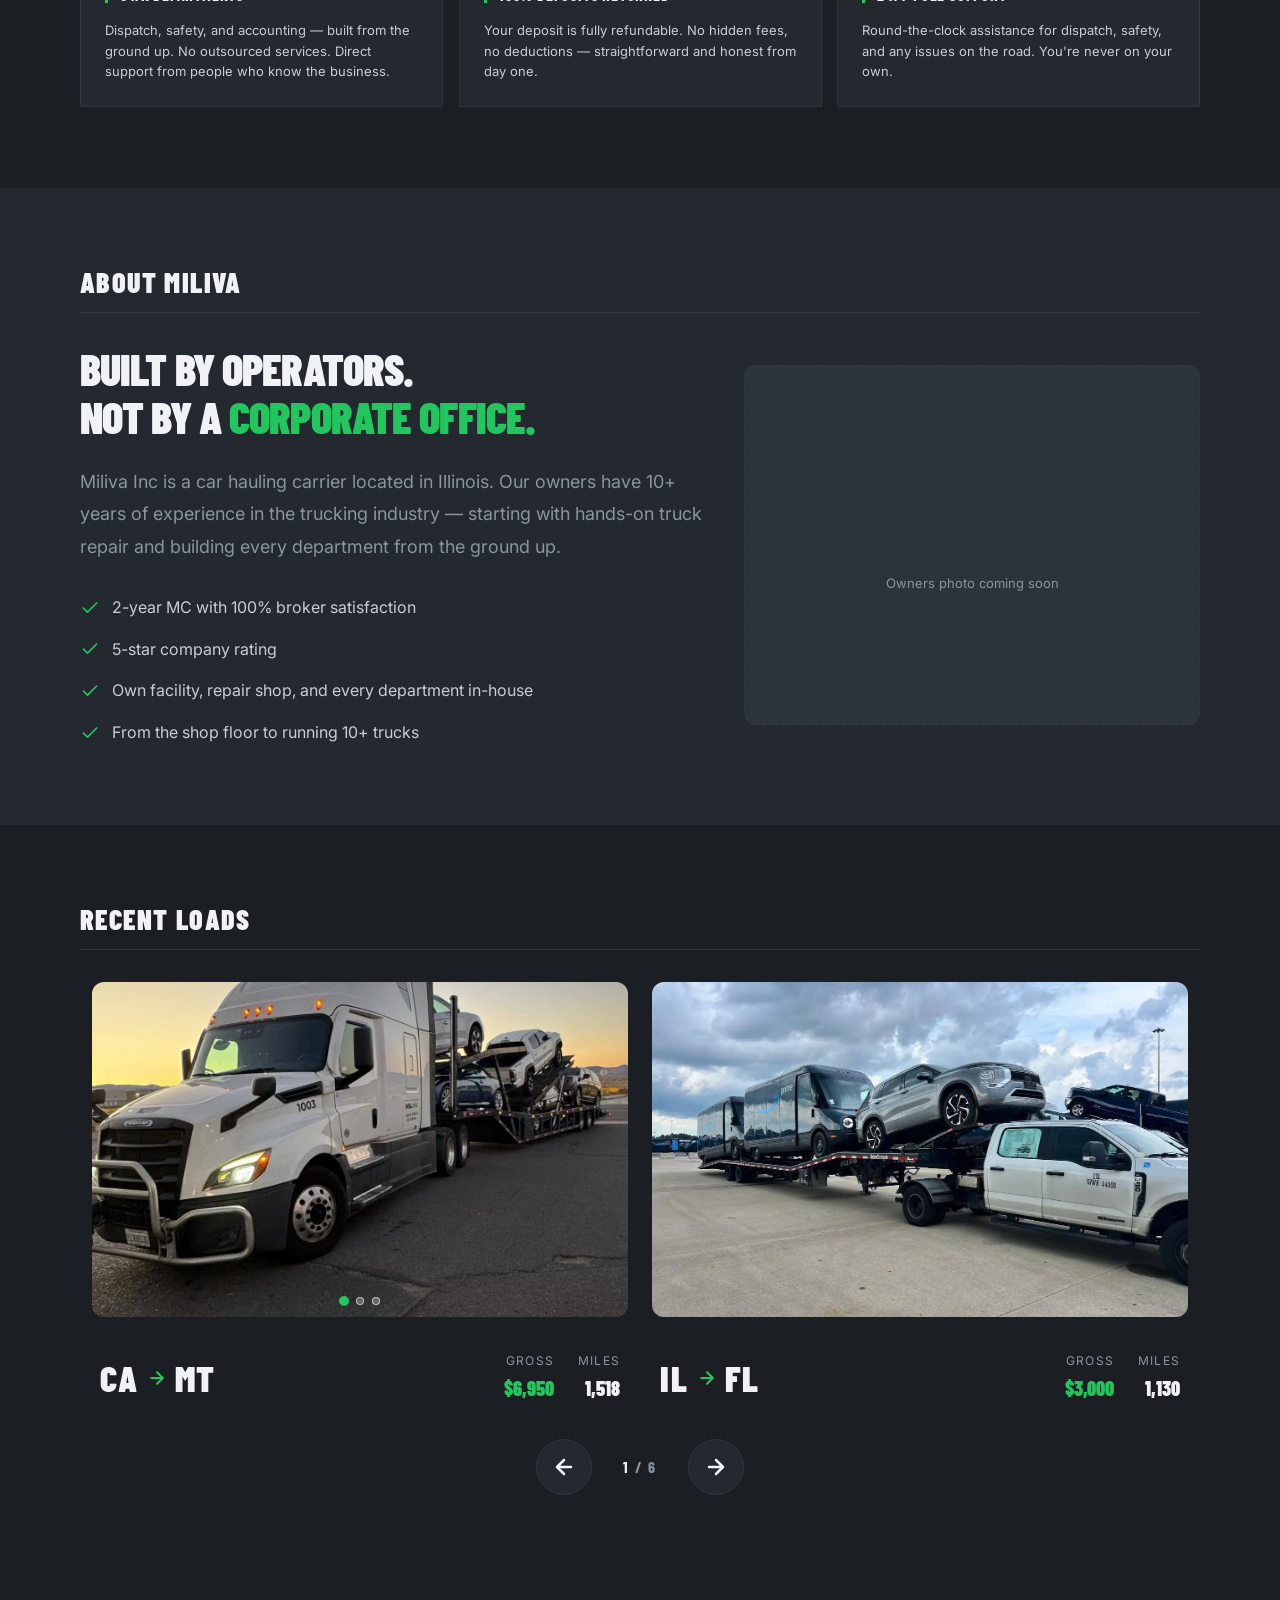
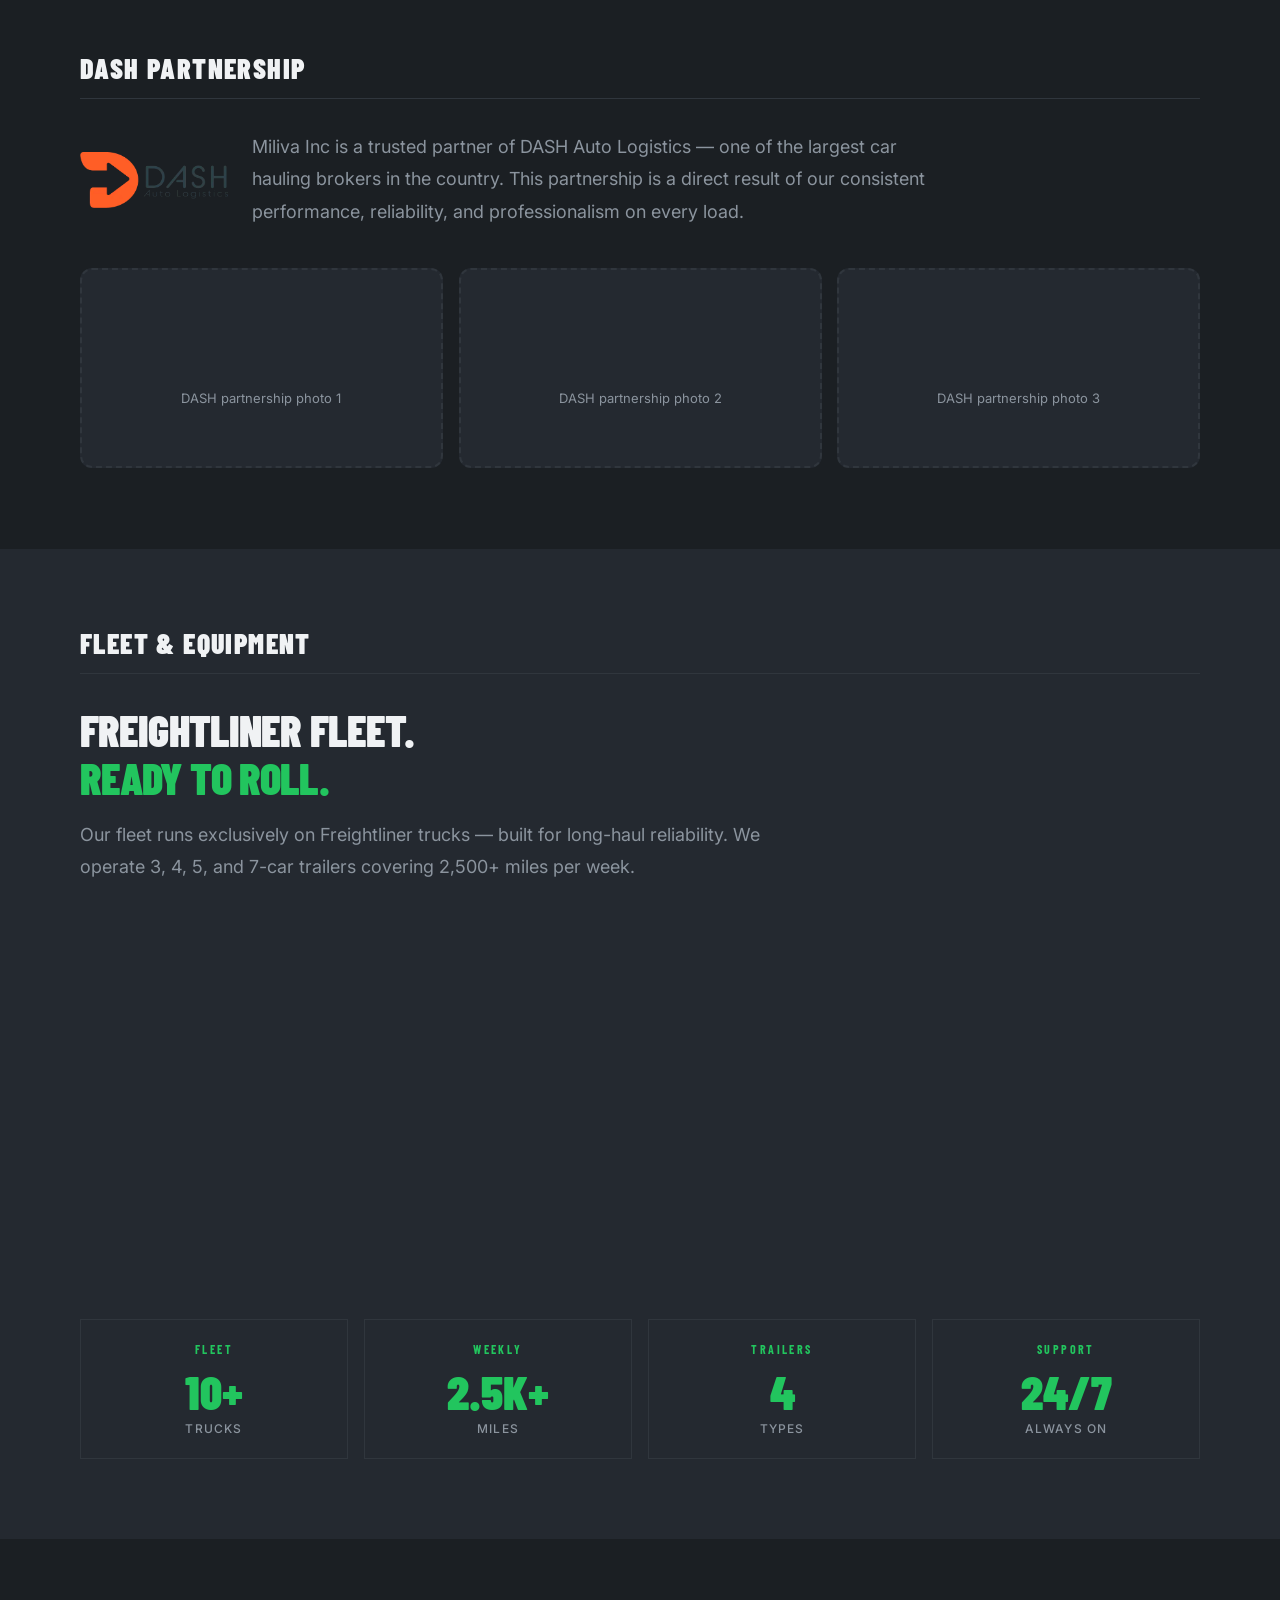
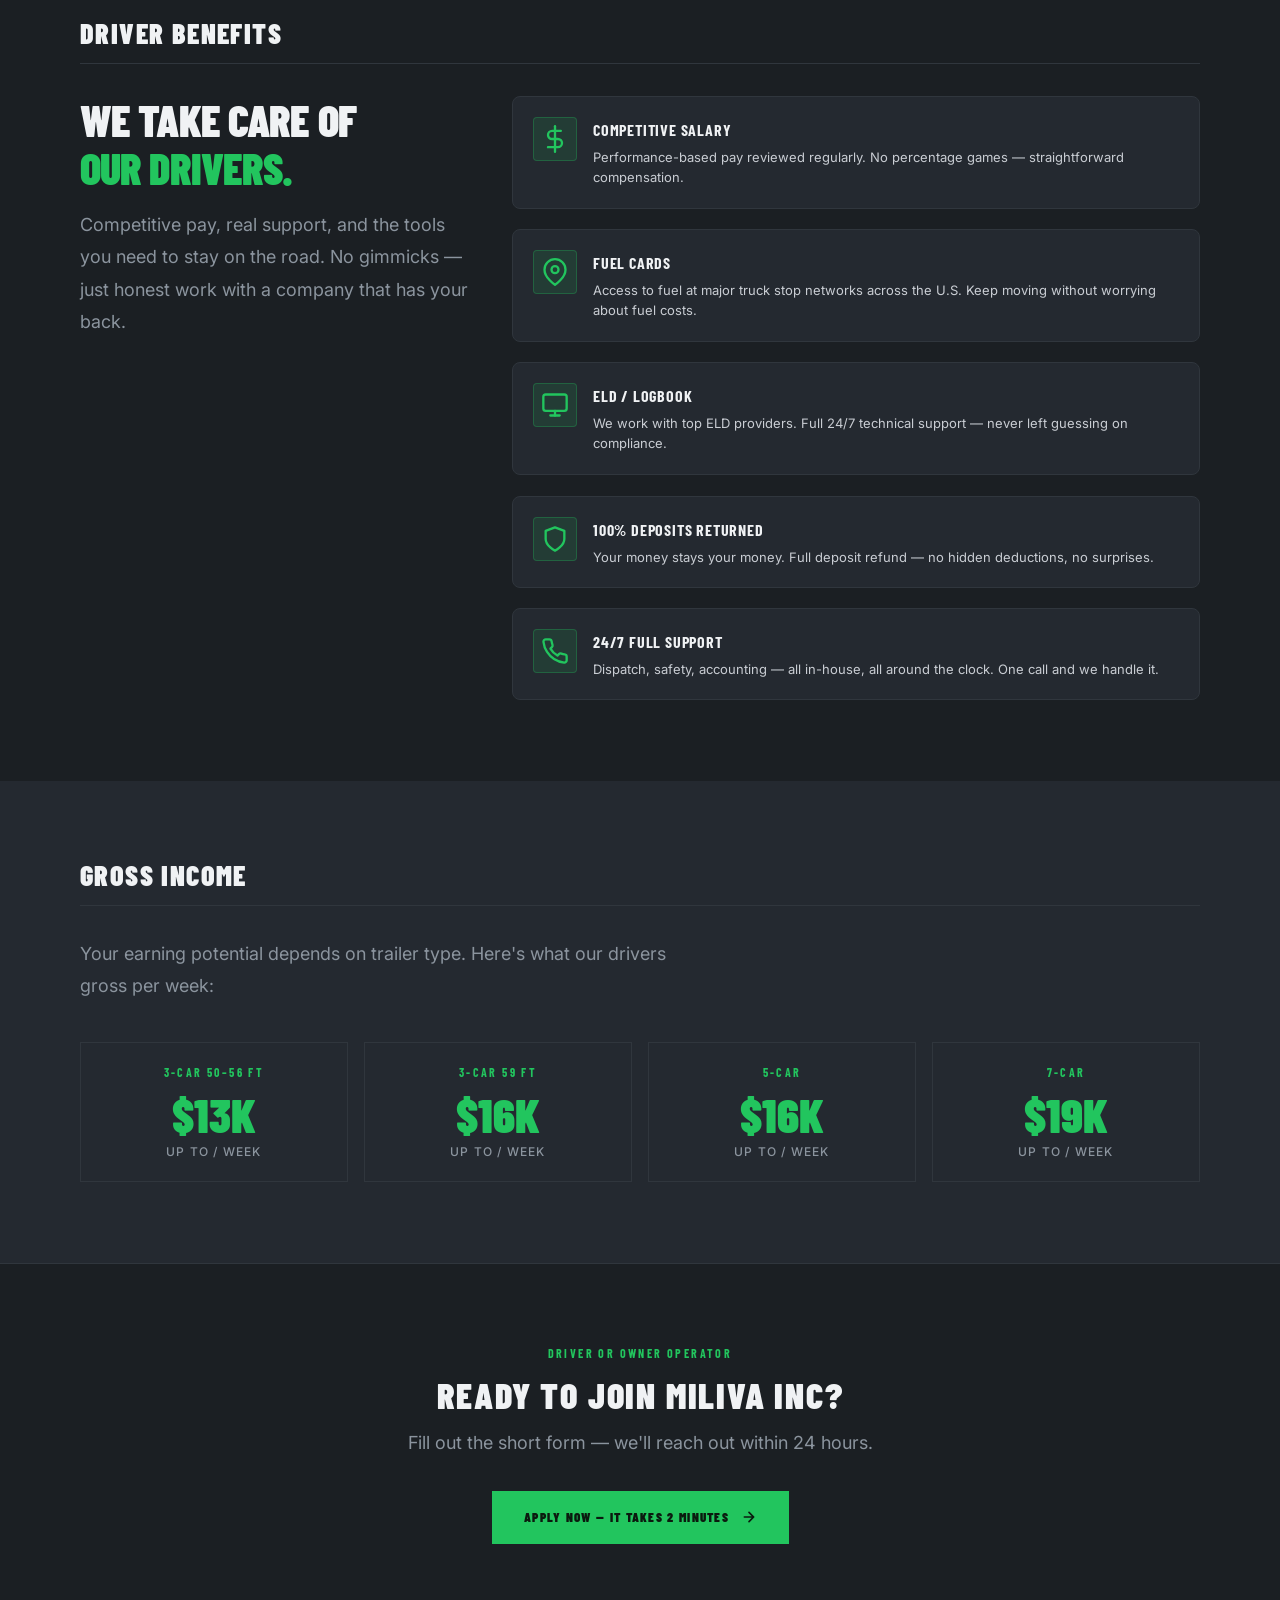
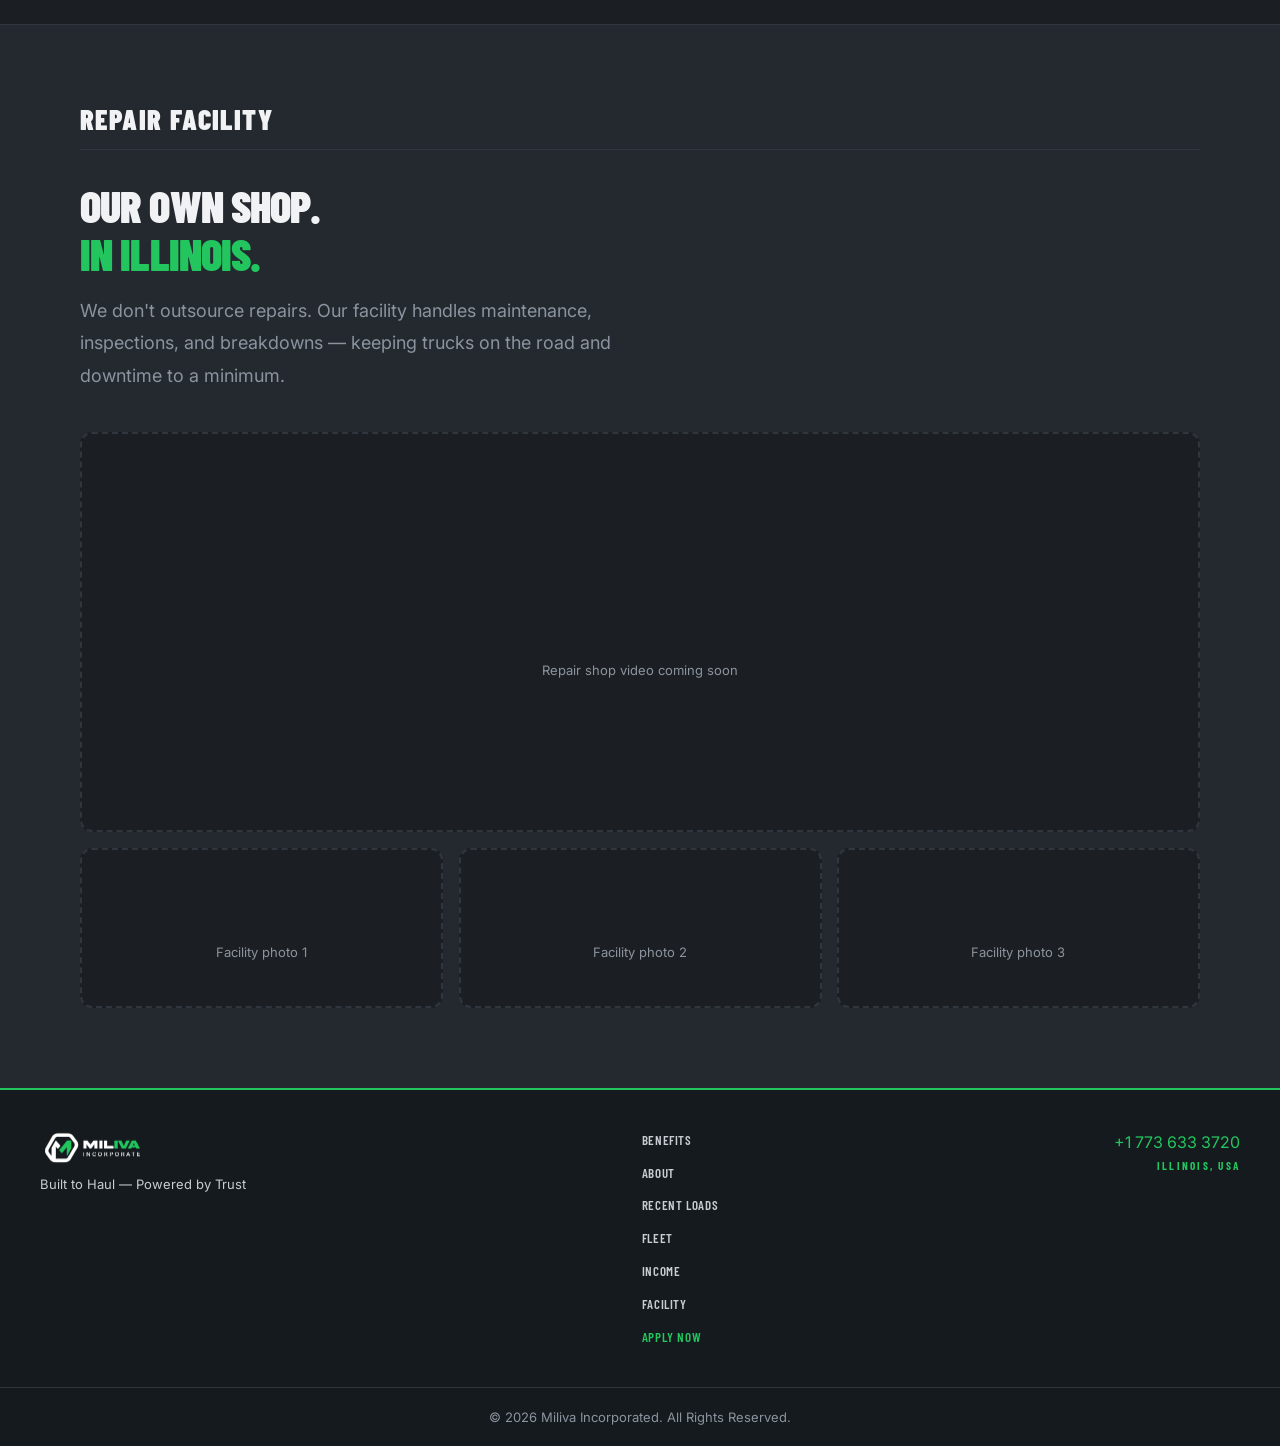
==== commit 4fc10f18: "Add Recent Loads carousel section with real load data and images New section after About Miliva feat" ====
--- a/index.html
+++ b/index.html
@@ -22,10 +22,10 @@
 <link href="https://fonts.googleapis.com/css2?family=Barlow+Condensed:ital,wght@0,400;0,600;0,700;0,900;1,400&family=Inter:wght@400;500;600&display=swap" rel="stylesheet">
 
 <!-- CSS -->
-<link rel="stylesheet" href="css/variables.css?v=14">
-<link rel="stylesheet" href="css/base.css?v=14">
-<link rel="stylesheet" href="css/components.css?v=14">
-<link rel="stylesheet" href="css/animations.css?v=14">
+<link rel="stylesheet" href="css/variables.css?v=15">
+<link rel="stylesheet" href="css/base.css?v=15">
+<link rel="stylesheet" href="css/components.css?v=15">
+<link rel="stylesheet" href="css/animations.css?v=15">
 </head>
 <body>
 
@@ -125,7 +125,7 @@
 <section class="section" id="benefits">
   <div class="container">
     <div class="section-header">
-      <div class="section-number">01</div>
+
       <div class="section-title">Why Miliva</div>
     </div>
 
@@ -188,7 +188,7 @@
 <section class="section section--alt" id="about">
   <div class="container">
     <div class="section-header">
-      <div class="section-number">02</div>
+
       <div class="section-title">About Miliva</div>
     </div>
 
@@ -228,12 +228,216 @@
 
 
 <!-- ════════════════════════════════════════════════════════
+     RECENT LOADS — Carousel
+     ════════════════════════════════════════════════════════ -->
+<section class="section" id="recent-loads">
+  <div class="container">
+    <div class="section-header">
+
+      <div class="section-title">Recent Loads</div>
+    </div>
+
+    <div class="loads-carousel reveal">
+      <!-- Carousel viewport -->
+      <div class="loads-carousel__track">
+
+        <!-- Load 1: CA → MT -->
+        <div class="load-slide" data-images="assets/images/loads/ca-mt-1.webp,assets/images/loads/ca-mt-2.webp,assets/images/loads/ca-mt-3.webp">
+          <div class="load-slide__gallery">
+            <div class="load-slide__img-wrap">
+              <img src="assets/images/loads/ca-mt-1.webp" alt="CA to MT load — Amazon Prime vans on car hauler" loading="lazy">
+            </div>
+            <div class="load-slide__dots">
+              <button class="load-slide__dot is-active" aria-label="Image 1"></button>
+              <button class="load-slide__dot" aria-label="Image 2"></button>
+              <button class="load-slide__dot" aria-label="Image 3"></button>
+            </div>
+          </div>
+          <div class="load-slide__info">
+            <div class="load-slide__route">
+              <span class="load-slide__origin">CA</span>
+              <svg class="load-slide__arrow" width="20" height="20" viewBox="0 0 24 24" fill="none" stroke="var(--accent)" stroke-width="2.5" stroke-linecap="round" stroke-linejoin="round"><path d="M5 12h14M12 5l7 7-7 7"/></svg>
+              <span class="load-slide__dest">MT</span>
+            </div>
+            <div class="load-slide__stats">
+              <div class="load-slide__stat">
+                <span class="load-slide__label">Gross</span>
+                <span class="load-slide__value load-slide__value--accent">$6,950</span>
+              </div>
+              <div class="load-slide__stat">
+                <span class="load-slide__label">Miles</span>
+                <span class="load-slide__value">1,518</span>
+              </div>
+            </div>
+          </div>
+        </div>
+
+        <!-- Load 2: IL → FL -->
+        <div class="load-slide" data-images="assets/images/loads/il-fl-1.webp">
+          <div class="load-slide__gallery">
+            <div class="load-slide__img-wrap">
+              <img src="assets/images/loads/il-fl-1.webp" alt="IL to FL load — yellow Chevrolet trucks on hotshot trailer" loading="lazy">
+            </div>
+          </div>
+          <div class="load-slide__info">
+            <div class="load-slide__route">
+              <span class="load-slide__origin">IL</span>
+              <svg class="load-slide__arrow" width="20" height="20" viewBox="0 0 24 24" fill="none" stroke="var(--accent)" stroke-width="2.5" stroke-linecap="round" stroke-linejoin="round"><path d="M5 12h14M12 5l7 7-7 7"/></svg>
+              <span class="load-slide__dest">FL</span>
+            </div>
+            <div class="load-slide__stats">
+              <div class="load-slide__stat">
+                <span class="load-slide__label">Gross</span>
+                <span class="load-slide__value load-slide__value--accent">$3,000</span>
+              </div>
+              <div class="load-slide__stat">
+                <span class="load-slide__label">Miles</span>
+                <span class="load-slide__value">1,130</span>
+              </div>
+            </div>
+          </div>
+        </div>
+
+        <!-- Load 3: IL → PA -->
+        <div class="load-slide" data-images="assets/images/loads/il-pa-1.webp">
+          <div class="load-slide__gallery">
+            <div class="load-slide__img-wrap">
+              <img src="assets/images/loads/il-pa-1.webp" alt="IL to PA load — Miliva truck at Flying J with loaded trailer" loading="lazy">
+            </div>
+          </div>
+          <div class="load-slide__info">
+            <div class="load-slide__route">
+              <span class="load-slide__origin">IL</span>
+              <svg class="load-slide__arrow" width="20" height="20" viewBox="0 0 24 24" fill="none" stroke="var(--accent)" stroke-width="2.5" stroke-linecap="round" stroke-linejoin="round"><path d="M5 12h14M12 5l7 7-7 7"/></svg>
+              <span class="load-slide__dest">PA</span>
+            </div>
+            <div class="load-slide__stats">
+              <div class="load-slide__stat">
+                <span class="load-slide__label">Gross</span>
+                <span class="load-slide__value load-slide__value--accent">$2,900</span>
+              </div>
+              <div class="load-slide__stat">
+                <span class="load-slide__label">Miles</span>
+                <span class="load-slide__value">820</span>
+              </div>
+            </div>
+          </div>
+        </div>
+
+        <!-- Load 4: IL → WA -->
+        <div class="load-slide" data-images="assets/images/loads/il-wa-1.webp,assets/images/loads/il-wa-2.webp,assets/images/loads/il-wa-3.webp">
+          <div class="load-slide__gallery">
+            <div class="load-slide__img-wrap">
+              <img src="assets/images/loads/il-wa-1.webp" alt="IL to WA load — loaded car hauler at gas station" loading="lazy">
+            </div>
+            <div class="load-slide__dots">
+              <button class="load-slide__dot is-active" aria-label="Image 1"></button>
+              <button class="load-slide__dot" aria-label="Image 2"></button>
+              <button class="load-slide__dot" aria-label="Image 3"></button>
+            </div>
+          </div>
+          <div class="load-slide__info">
+            <div class="load-slide__route">
+              <span class="load-slide__origin">IL</span>
+              <svg class="load-slide__arrow" width="20" height="20" viewBox="0 0 24 24" fill="none" stroke="var(--accent)" stroke-width="2.5" stroke-linecap="round" stroke-linejoin="round"><path d="M5 12h14M12 5l7 7-7 7"/></svg>
+              <span class="load-slide__dest">WA</span>
+            </div>
+            <div class="load-slide__stats">
+              <div class="load-slide__stat">
+                <span class="load-slide__label">Gross</span>
+                <span class="load-slide__value load-slide__value--accent">$6,444</span>
+              </div>
+              <div class="load-slide__stat">
+                <span class="load-slide__label">Miles</span>
+                <span class="load-slide__value">2,100</span>
+              </div>
+            </div>
+          </div>
+        </div>
+
+        <!-- Load 5: MI → NY -->
+        <div class="load-slide" data-images="assets/images/loads/mi-ny-1.webp">
+          <div class="load-slide__gallery">
+            <div class="load-slide__img-wrap">
+              <img src="assets/images/loads/mi-ny-1.webp" alt="MI to NY load — Prime van and SUVs on hotshot" loading="lazy">
+            </div>
+          </div>
+          <div class="load-slide__info">
+            <div class="load-slide__route">
+              <span class="load-slide__origin">MI</span>
+              <svg class="load-slide__arrow" width="20" height="20" viewBox="0 0 24 24" fill="none" stroke="var(--accent)" stroke-width="2.5" stroke-linecap="round" stroke-linejoin="round"><path d="M5 12h14M12 5l7 7-7 7"/></svg>
+              <span class="load-slide__dest">NY</span>
+            </div>
+            <div class="load-slide__stats">
+              <div class="load-slide__stat">
+                <span class="load-slide__label">Gross</span>
+                <span class="load-slide__value load-slide__value--accent">$1,980</span>
+              </div>
+              <div class="load-slide__stat">
+                <span class="load-slide__label">Miles</span>
+                <span class="load-slide__value">570</span>
+              </div>
+            </div>
+          </div>
+        </div>
+
+        <!-- Load 6: MI → OR -->
+        <div class="load-slide" data-images="assets/images/loads/mi-or-1.webp,assets/images/loads/mi-or-2.webp,assets/images/loads/mi-or-3.webp">
+          <div class="load-slide__gallery">
+            <div class="load-slide__img-wrap">
+              <img src="assets/images/loads/mi-or-1.webp" alt="MI to OR load — Miliva truck at sunset with full trailer" loading="lazy">
+            </div>
+            <div class="load-slide__dots">
+              <button class="load-slide__dot is-active" aria-label="Image 1"></button>
+              <button class="load-slide__dot" aria-label="Image 2"></button>
+              <button class="load-slide__dot" aria-label="Image 3"></button>
+            </div>
+          </div>
+          <div class="load-slide__info">
+            <div class="load-slide__route">
+              <span class="load-slide__origin">MI</span>
+              <svg class="load-slide__arrow" width="20" height="20" viewBox="0 0 24 24" fill="none" stroke="var(--accent)" stroke-width="2.5" stroke-linecap="round" stroke-linejoin="round"><path d="M5 12h14M12 5l7 7-7 7"/></svg>
+              <span class="load-slide__dest">OR</span>
+            </div>
+            <div class="load-slide__stats">
+              <div class="load-slide__stat">
+                <span class="load-slide__label">Gross</span>
+                <span class="load-slide__value load-slide__value--accent">$8,500</span>
+              </div>
+              <div class="load-slide__stat">
+                <span class="load-slide__label">Miles</span>
+                <span class="load-slide__value">2,560</span>
+              </div>
+            </div>
+          </div>
+        </div>
+
+      </div>
+
+      <!-- Carousel navigation -->
+      <div class="loads-carousel__nav">
+        <button class="loads-carousel__btn loads-carousel__btn--prev" aria-label="Previous load">
+          <svg width="24" height="24" viewBox="0 0 24 24" fill="none" stroke="currentColor" stroke-width="2.5" stroke-linecap="round" stroke-linejoin="round"><path d="M19 12H5M12 19l-7-7 7-7"/></svg>
+        </button>
+        <div class="loads-carousel__counter">
+          <span class="loads-carousel__current">1</span> / <span class="loads-carousel__total">6</span>
+        </div>
+        <button class="loads-carousel__btn loads-carousel__btn--next" aria-label="Next load">
+          <svg width="24" height="24" viewBox="0 0 24 24" fill="none" stroke="currentColor" stroke-width="2.5" stroke-linecap="round" stroke-linejoin="round"><path d="M5 12h14M12 5l7 7-7 7"/></svg>
+        </button>
+      </div>
+    </div>
+  </div>
+</section>
+
+
+<!-- ════════════════════════════════════════════════════════
      DASH PARTNERSHIP
      ════════════════════════════════════════════════════════ -->
 <section class="section" id="dash">
   <div class="container">
     <div class="section-header">
-      <div class="section-number">03</div>
+
       <div class="section-title">DASH Partnership</div>
     </div>
 
@@ -269,7 +473,7 @@
 <section class="section section--alt" id="fleet">
   <div class="container">
     <div class="section-header">
-      <div class="section-number">04</div>
+
       <div class="section-title">Fleet &amp; Equipment</div>
     </div>
 
@@ -356,7 +560,7 @@
 <section class="section" id="driver-benefits">
   <div class="container">
     <div class="section-header">
-      <div class="section-number">05</div>
+
       <div class="section-title">Driver Benefits</div>
     </div>
 
@@ -428,7 +632,7 @@
 <section class="section section--alt" id="income">
   <div class="container">
     <div class="section-header">
-      <div class="section-number">06</div>
+
       <div class="section-title">Gross Income</div>
     </div>
 
@@ -482,7 +686,7 @@
 <section class="section section--alt" id="facility">
   <div class="container">
     <div class="section-header">
-      <div class="section-number">07</div>
+
       <div class="section-title">Repair Facility</div>
     </div>
 
@@ -534,6 +738,7 @@
     <nav class="site-footer__nav" aria-label="Footer navigation">
       <a href="#benefits" class="site-footer__link">Benefits</a>
       <a href="#about" class="site-footer__link">About</a>
+      <a href="#recent-loads" class="site-footer__link">Recent Loads</a>
       <a href="#fleet" class="site-footer__link">Fleet</a>
       <a href="#income" class="site-footer__link">Income</a>
       <a href="#facility" class="site-footer__link">Facility</a>
@@ -562,6 +767,6 @@
 
 
 <!-- JS -->
-<script src="js/main.js"></script>
+<script src="js/main.js?v=15"></script>
 </body>
 </html>
--- a/css/components.css
+++ b/css/components.css
@@ -585,7 +585,7 @@
 .hero__title {
   font-family: var(--font-heading);
   font-weight: var(--weight-black);
-  font-size: var(--text-display);
+  font-size: 3.75rem;            /* 60px — 125% of 48px base */
   line-height: var(--leading-none);
   letter-spacing: var(--tracking-tight);
   color: var(--text-primary);
@@ -667,7 +667,7 @@
   /* Left column — text + CTA, takes remaining space */
   .hero__content {
     flex: 1 1 0;
-    max-width: 600px;
+    max-width: 900px;
   }
 
   /* +25% scale-up for hero text on desktop */
@@ -677,7 +677,7 @@
   }
 
   .hero__title {
-    font-size: 5rem;           /* 80px — 125% of 64px */
+    font-size: 6.25rem;         /* 100px — 125% of 80px */
     margin-bottom: var(--space-3);
   }
 
@@ -727,7 +727,7 @@
 
 @media (min-width: 1200px) {
   .hero__title {
-    font-size: 5.625rem;      /* 90px — 125% of 72px */
+    font-size: 7rem;           /* 112px — 125% of 90px */
   }
 
   .hero__stats {
@@ -828,6 +828,236 @@
   .about-block__photo-placeholder {
     min-height: 360px;
   }
+}
+
+
+/* ═══════════════════════════════════════════════════════════
+   LOADS CAROUSEL
+   Horizontal carousel showing recent loads with per-slide
+   image galleries, route info, and gross/miles stats.
+   ═══════════════════════════════════════════════════════════ */
+
+.loads-carousel {
+  position: relative;
+  overflow: hidden;
+}
+
+/* Track — horizontal strip of slides */
+.loads-carousel__track {
+  display: flex;
+  transition: transform 400ms var(--ease-out);
+  will-change: transform;
+}
+
+/* Individual slide */
+.load-slide {
+  flex: 0 0 100%;
+  min-width: 0;
+  padding: 0 var(--space-1);
+}
+
+/* Image gallery area */
+.load-slide__gallery {
+  position: relative;
+  border-radius: var(--radius-lg);
+  overflow: hidden;
+  background: var(--bg-surface);
+  margin-bottom: var(--space-4);
+}
+
+.load-slide__img-wrap {
+  width: 100%;
+  aspect-ratio: 16 / 10;
+  overflow: hidden;
+}
+
+.load-slide__img-wrap img {
+  width: 100%;
+  height: 100%;
+  object-fit: cover;
+  display: block;
+  transition: opacity 300ms var(--ease-out);
+}
+
+/* Image dots (for multi-image slides) */
+.load-slide__dots {
+  position: absolute;
+  bottom: var(--space-3);
+  left: 50%;
+  transform: translateX(-50%);
+  display: flex;
+  gap: var(--space-2);
+  z-index: 2;
+}
+
+.load-slide__dot {
+  width: 8px;
+  height: 8px;
+  border-radius: var(--radius-full);
+  border: 1px solid rgba(255, 255, 255, 0.6);
+  background: rgba(255, 255, 255, 0.25);
+  cursor: pointer;
+  padding: 0;
+  transition:
+    background var(--duration-fast) var(--ease-out),
+    transform var(--duration-fast) var(--ease-out);
+}
+
+.load-slide__dot.is-active {
+  background: var(--accent);
+  border-color: var(--accent);
+  transform: scale(1.25);
+}
+
+.load-slide__dot:hover:not(.is-active) {
+  background: rgba(255, 255, 255, 0.5);
+}
+
+/* Load info bar */
+.load-slide__info {
+  display: flex;
+  align-items: center;
+  justify-content: space-between;
+  gap: var(--space-4);
+  padding: var(--space-4) var(--space-2);
+}
+
+.load-slide__route {
+  display: flex;
+  align-items: center;
+  gap: var(--space-2);
+}
+
+.load-slide__origin,
+.load-slide__dest {
+  font-family: var(--font-heading);
+  font-weight: var(--weight-black);
+  font-size: var(--text-h3);
+  color: var(--text-primary);
+  text-transform: uppercase;
+  letter-spacing: var(--tracking-wide);
+}
+
+.load-slide__arrow {
+  flex-shrink: 0;
+}
+
+.load-slide__stats {
+  display: flex;
+  gap: var(--space-6);
+}
+
+.load-slide__stat {
+  display: flex;
+  flex-direction: column;
+  align-items: flex-end;
+  gap: 2px;
+}
+
+.load-slide__label {
+  font-size: var(--text-xs);
+  color: var(--text-secondary);
+  text-transform: uppercase;
+  letter-spacing: var(--tracking-wider);
+}
+
+.load-slide__value {
+  font-family: var(--font-heading);
+  font-weight: var(--weight-black);
+  font-size: var(--text-lg);
+  color: var(--text-primary);
+}
+
+.load-slide__value--accent {
+  color: var(--accent);
+}
+
+/* Carousel navigation */
+.loads-carousel__nav {
+  display: flex;
+  align-items: center;
+  justify-content: center;
+  gap: var(--space-6);
+  margin-top: var(--space-4);
+}
+
+.loads-carousel__btn {
+  display: flex;
+  align-items: center;
+  justify-content: center;
+  width: 48px;
+  height: 48px;
+  border-radius: var(--radius-full);
+  border: 1px solid var(--border);
+  background: var(--bg-surface);
+  color: var(--text-primary);
+  cursor: pointer;
+  transition:
+    background var(--duration-fast) var(--ease-out),
+    border-color var(--duration-fast) var(--ease-out),
+    color var(--duration-fast) var(--ease-out);
+}
+
+.loads-carousel__btn:hover {
+  border-color: var(--accent-border);
+  background: var(--bg-elevated);
+  color: var(--accent);
+}
+
+.loads-carousel__btn:active {
+  transform: scale(0.95);
+}
+
+.loads-carousel__counter {
+  font-family: var(--font-heading);
+  font-weight: var(--weight-bold);
+  font-size: var(--text-base);
+  color: var(--text-secondary);
+  letter-spacing: var(--tracking-wider);
+  min-width: 48px;
+  text-align: center;
+}
+
+.loads-carousel__current {
+  color: var(--text-primary);
+}
+
+/* ── Desktop: show partial next slide for peek effect ── */
+@media (min-width: 768px) {
+  .load-slide {
+    flex: 0 0 65%;
+    padding: 0 var(--space-3);
+  }
+
+  .load-slide__origin,
+  .load-slide__dest {
+    font-size: var(--text-h2);
+  }
+
+  .load-slide__value {
+    font-size: var(--text-xl);
+  }
+
+  .loads-carousel__btn {
+    width: 56px;
+    height: 56px;
+  }
+}
+
+@media (min-width: 1200px) {
+  .load-slide {
+    flex: 0 0 50%;
+  }
+}
+
+/* Touch/swipe support — handled in JS via pointer events */
+.loads-carousel__track.is-dragging {
+  transition: none;
+  cursor: grabbing;
+}
+
+.loads-carousel__track {
+  cursor: grab;
 }
 
 
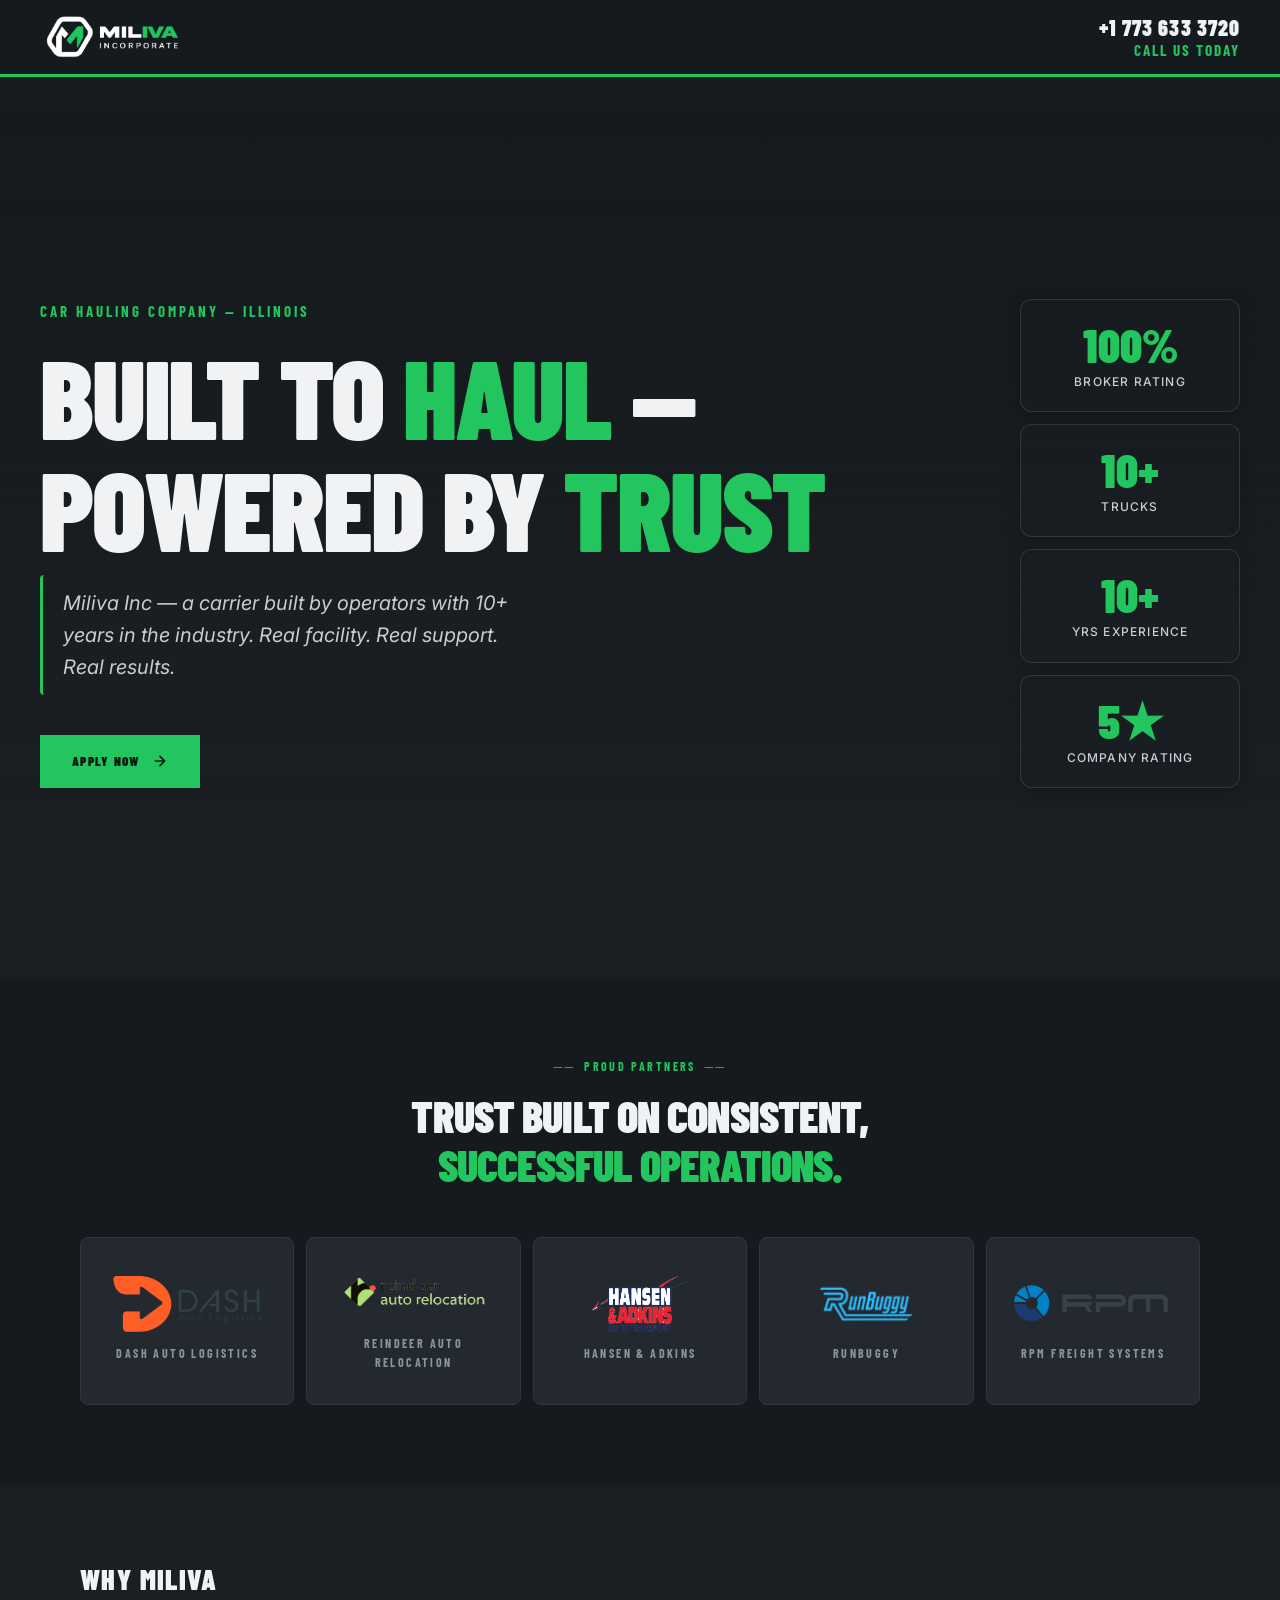
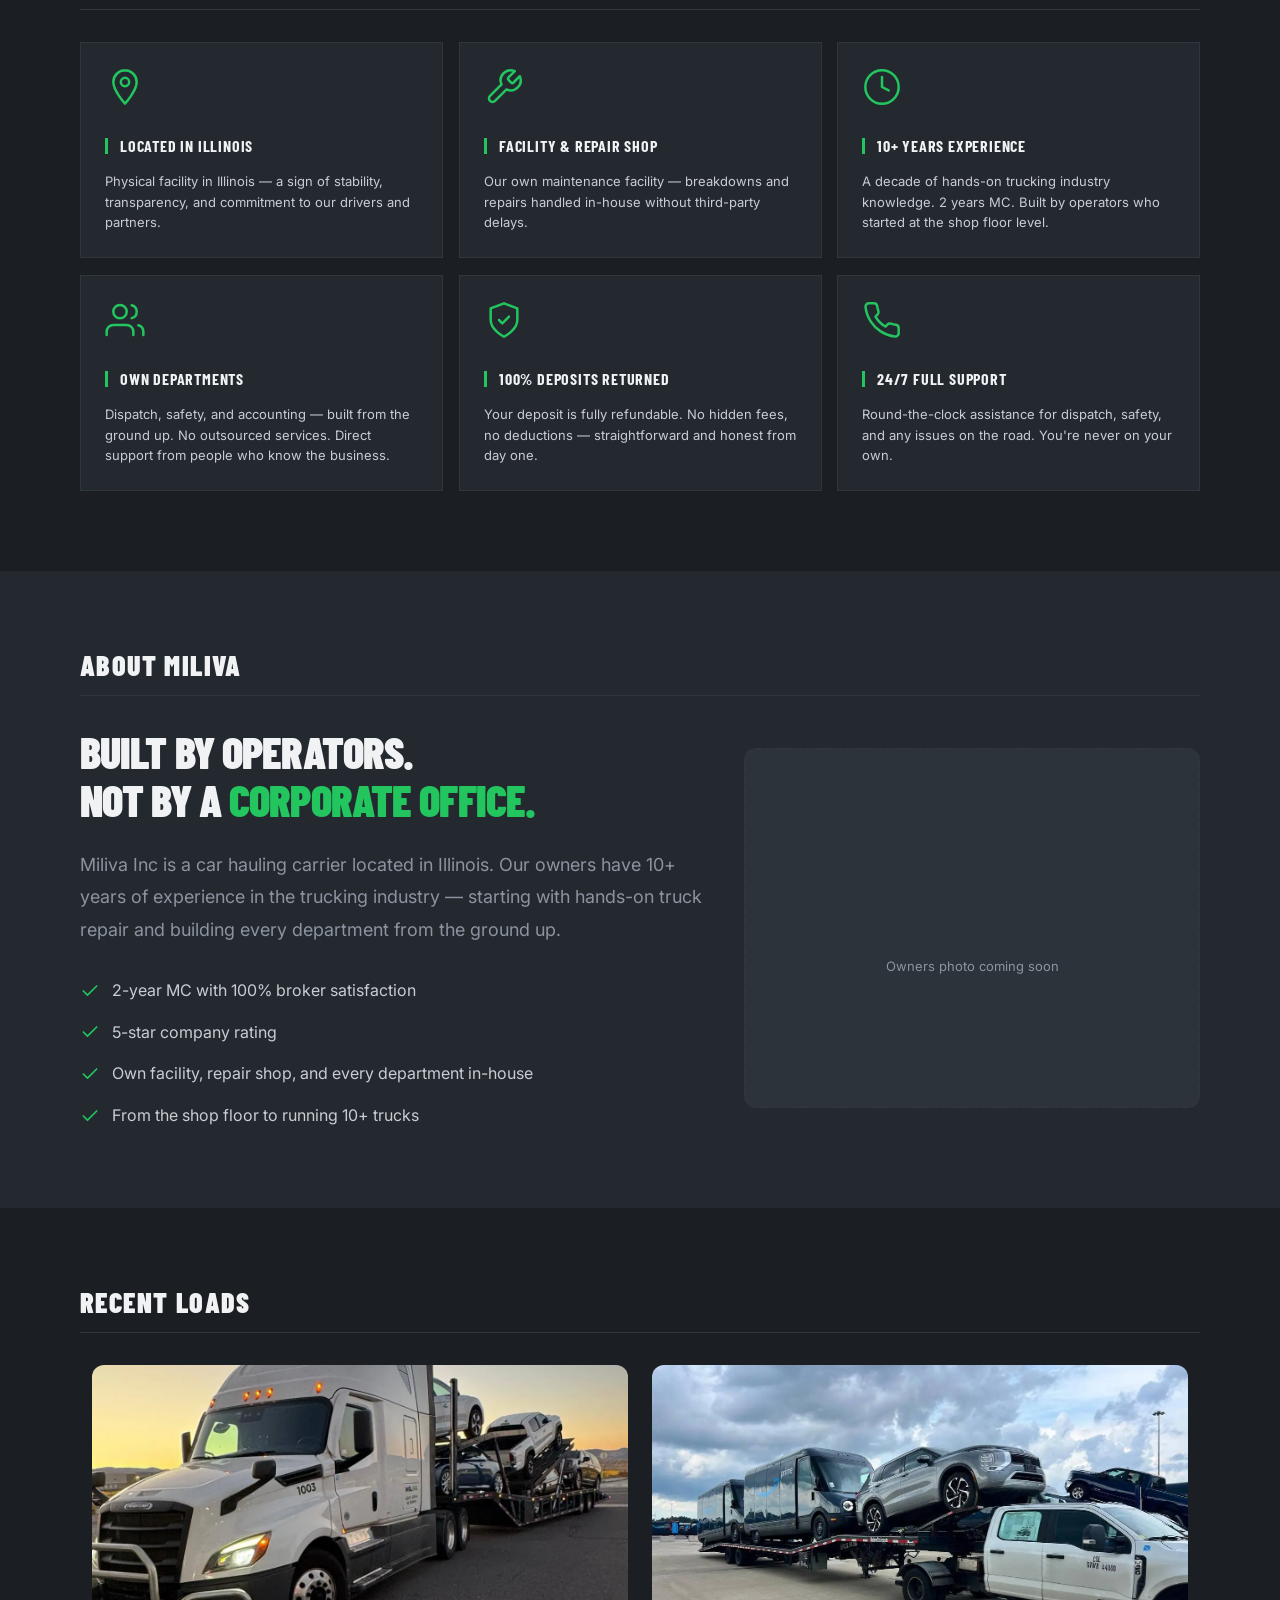
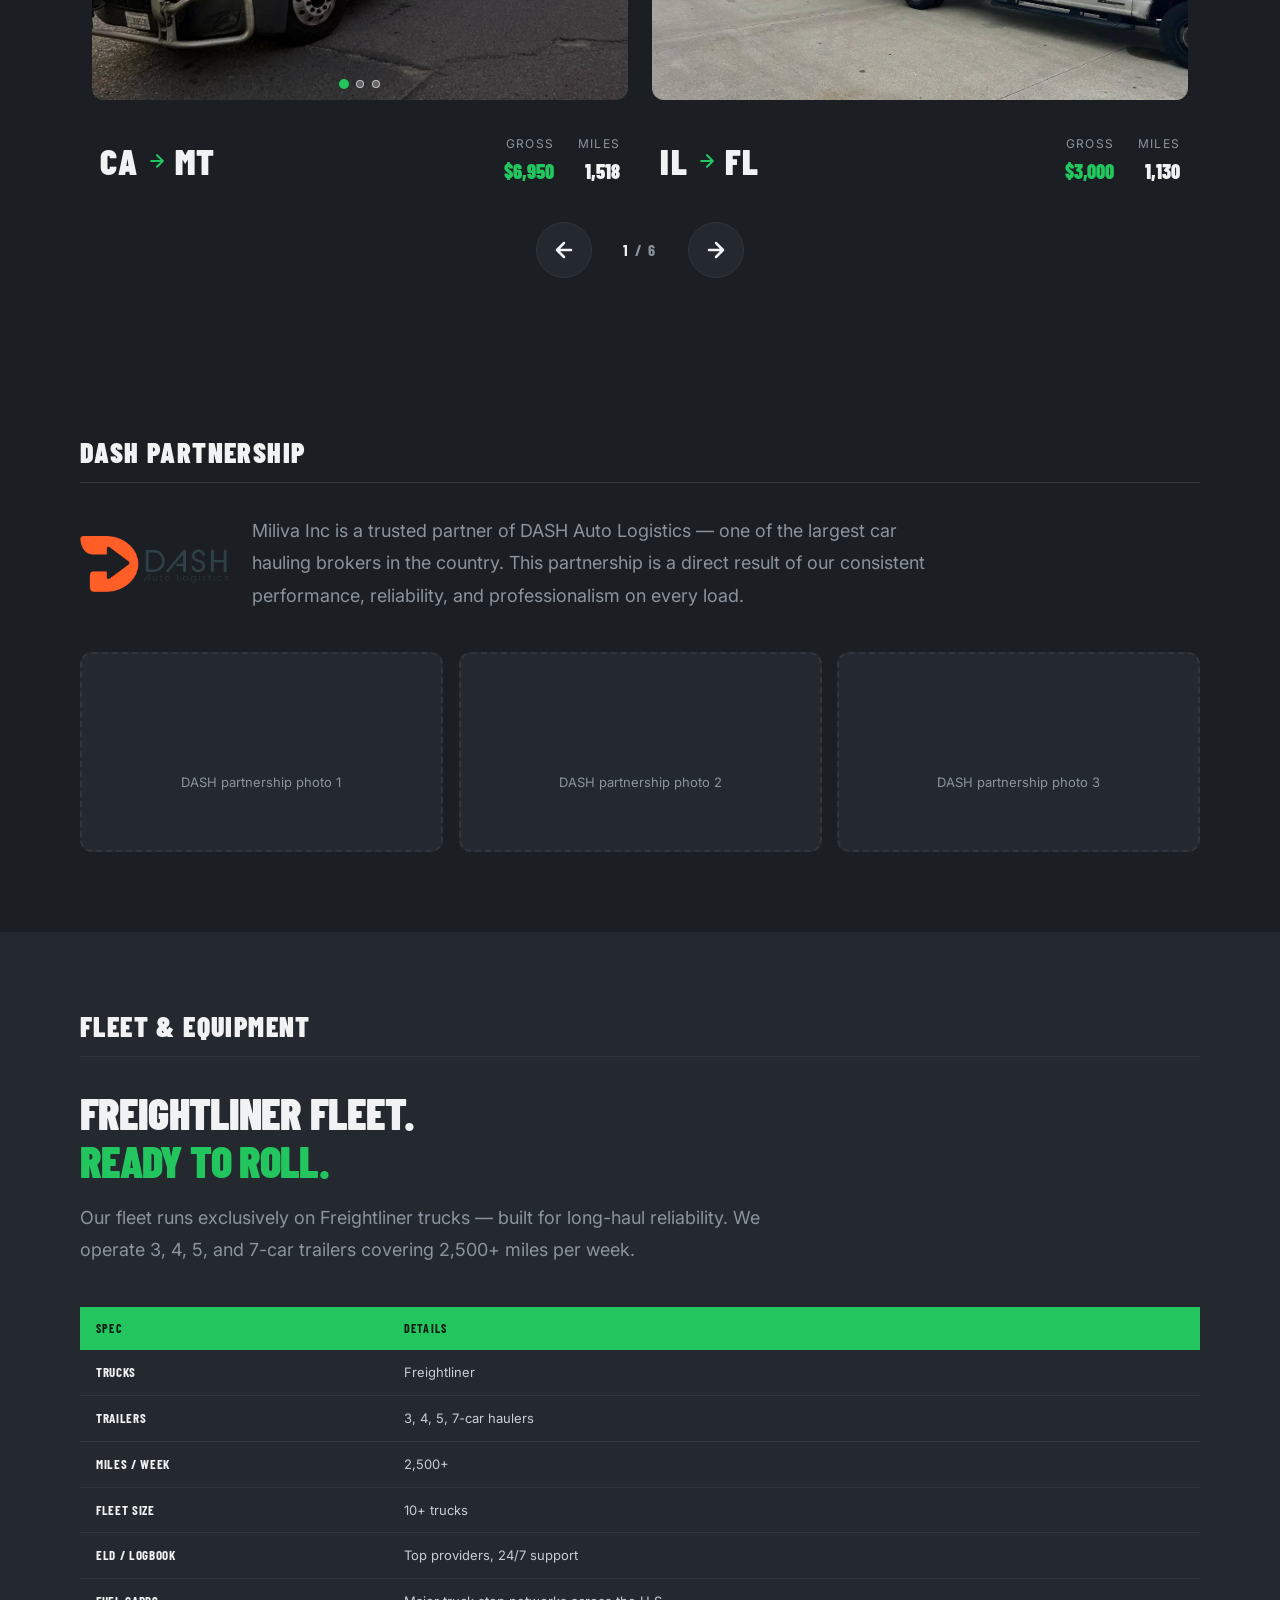
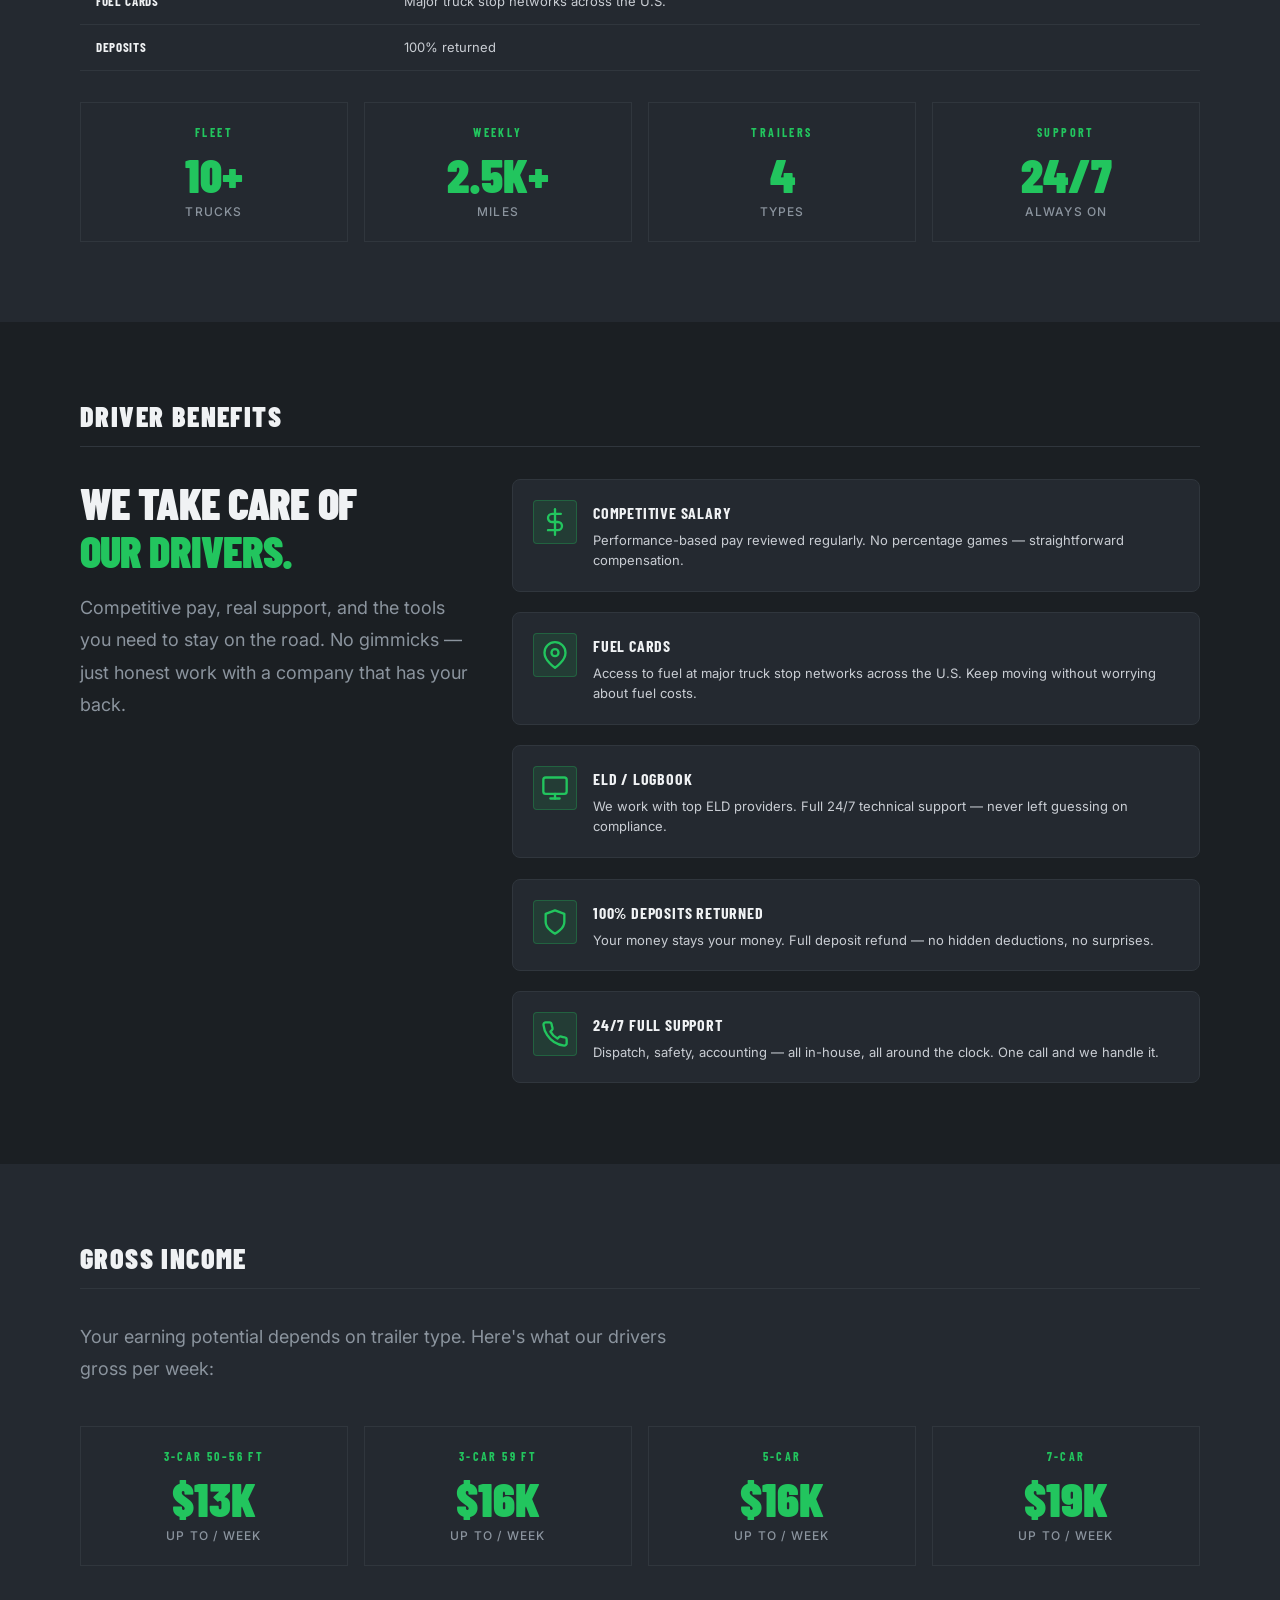
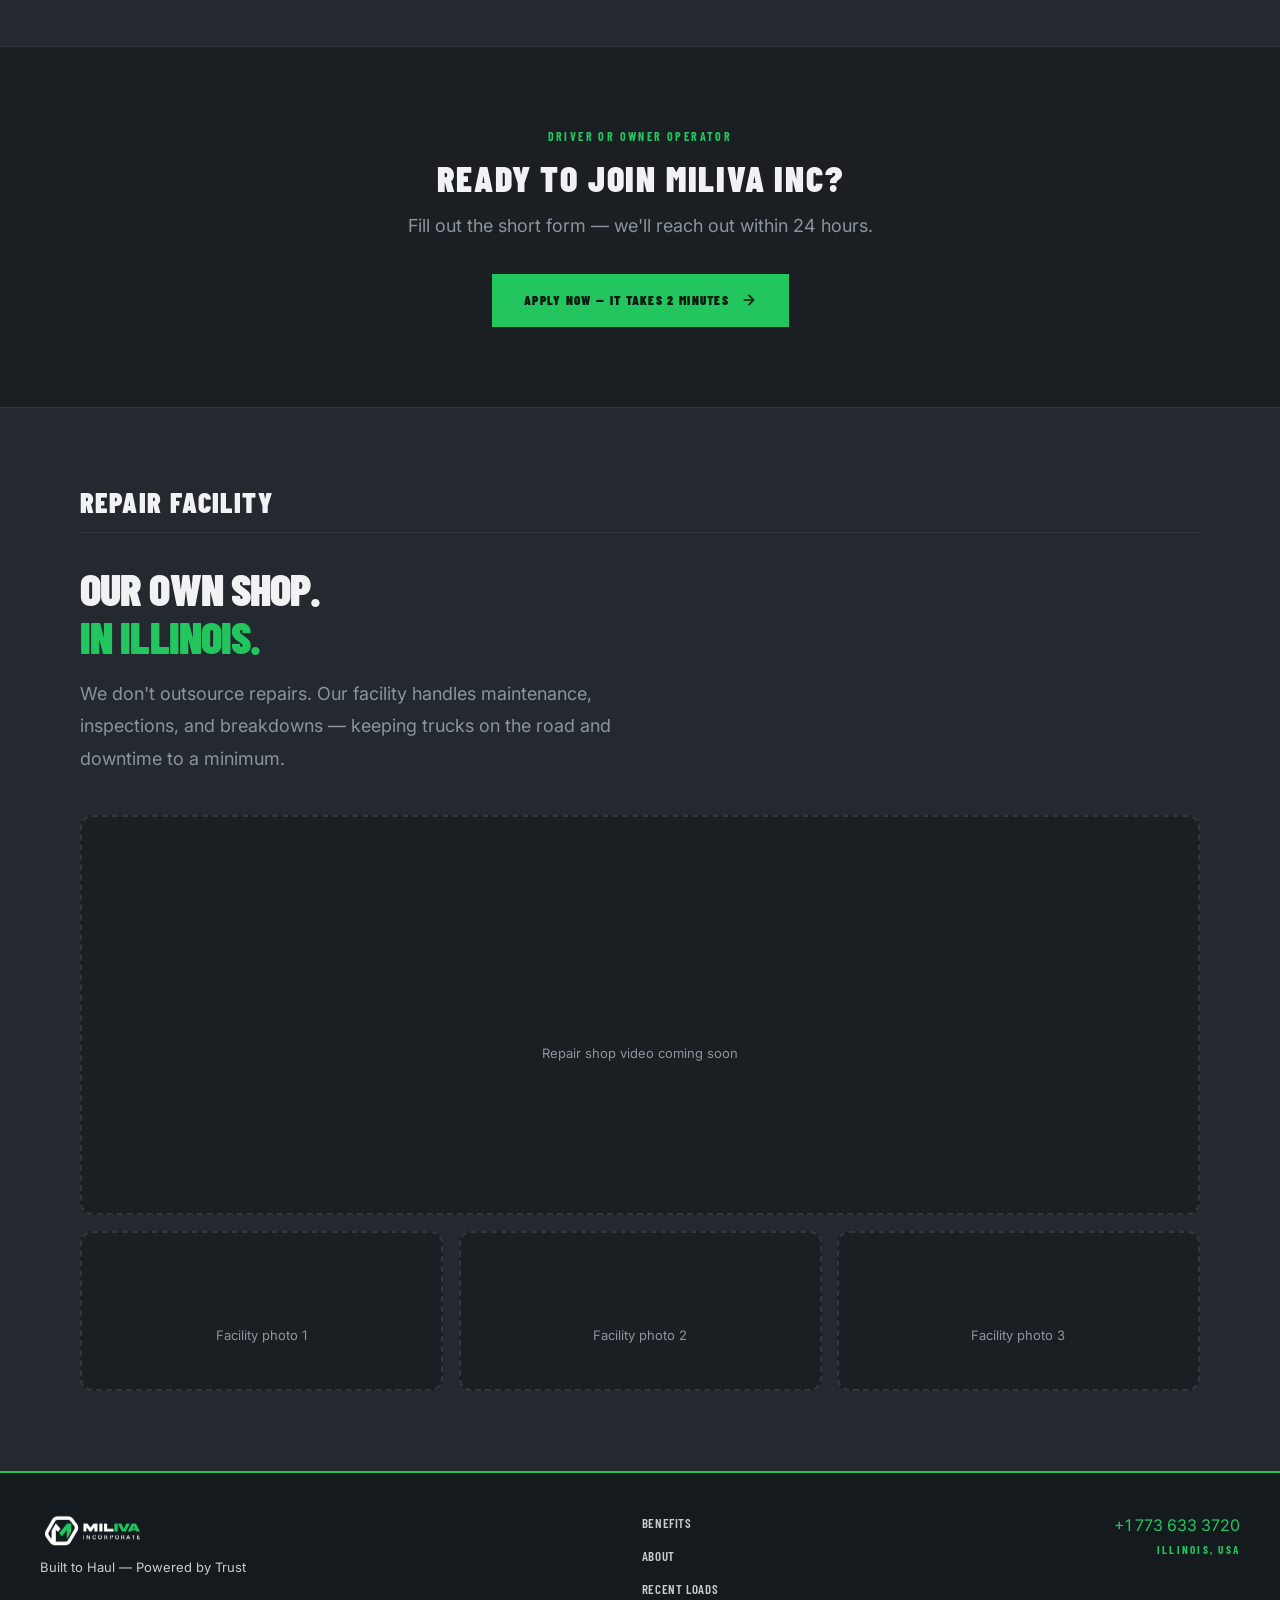
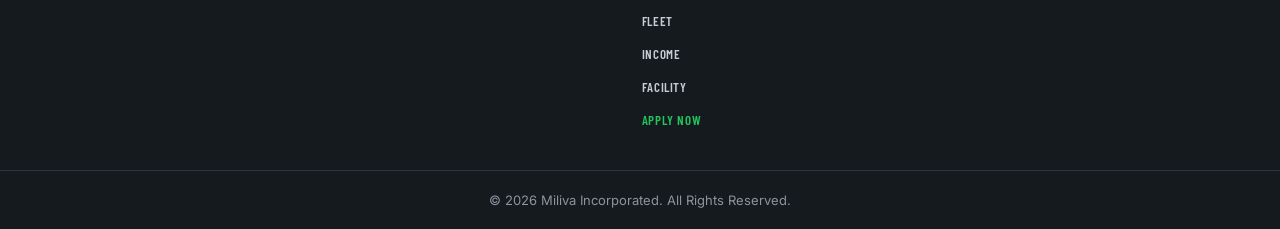
==== commit ddc11fea: "Add Proud Partners section replacing Broker Ticker Replace the scrolling broker ticker with a styled" ====
--- a/index.html
+++ b/index.html
@@ -22,10 +22,10 @@
 <link href="https://fonts.googleapis.com/css2?family=Barlow+Condensed:ital,wght@0,400;0,600;0,700;0,900;1,400&family=Inter:wght@400;500;600&display=swap" rel="stylesheet">
 
 <!-- CSS -->
-<link rel="stylesheet" href="css/variables.css?v=15">
-<link rel="stylesheet" href="css/base.css?v=15">
-<link rel="stylesheet" href="css/components.css?v=15">
-<link rel="stylesheet" href="css/animations.css?v=15">
+<link rel="stylesheet" href="css/variables.css?v=16">
+<link rel="stylesheet" href="css/base.css?v=16">
+<link rel="stylesheet" href="css/components.css?v=16">
+<link rel="stylesheet" href="css/animations.css?v=16">
 </head>
 <body>
 
@@ -104,17 +104,58 @@
 
 
 <!-- ════════════════════════════════════════════════════════
-     BROKER TICKER
-     ════════════════════════════════════════════════════════ -->
-<section class="ticker-wrap" aria-label="Trusted broker partners">
-  <div class="ticker-label eyebrow">Trusted by Leading Brokers</div>
-  <div class="ticker-track">
-    <img src="assets/logos/dash-logo.webp"     alt="DASH Auto Logistics"  loading="lazy">
-    <img src="assets/logos/reindeer-logo.webp"  alt="Reindeer Auto Relocation" loading="lazy">
-    <img src="assets/logos/HAL-logo.webp"       alt="Hansen &amp; Adkins Auto Transport" loading="lazy">
-    <img src="assets/logos/runbuggy-logo.webp"  alt="RunBuggy" loading="lazy">
-    <img src="assets/logos/RPM-logo.webp"       alt="RPM Freight Systems" loading="lazy">
-    <img src="assets/logos/CarPool-logo.webp"   alt="Carpool Logistics" loading="lazy">
+     PROUD PARTNERS
+     ════════════════════════════════════════════════════════ -->
+<section class="partners" id="partners">
+  <div class="container">
+    <div class="partners__header reveal">
+      <div class="eyebrow" style="text-align: center; margin-bottom: var(--space-4);">
+        <span style="color: var(--accent);">&#9472;&#9472;</span>&nbsp; Proud Partners &nbsp;<span style="color: var(--accent);">&#9472;&#9472;</span>
+      </div>
+      <h2 class="partners__title">Trust Built on Consistent,<br><em>Successful Operations.</em></h2>
+    </div>
+
+    <div class="partners__grid reveal" style="--delay: 1">
+      <a href="#" class="partner-card">
+        <div class="partner-card__logo">
+          <img src="assets/logos/dash-logo.webp" alt="DASH Auto Logistics" loading="lazy">
+        </div>
+        <div class="partner-card__name">DASH Auto Logistics</div>
+        <div class="partner-card__accent"></div>
+      </a>
+
+      <a href="#" class="partner-card">
+        <div class="partner-card__logo">
+          <img src="assets/logos/reindeer-logo.webp" alt="Reindeer Auto Relocation" loading="lazy">
+        </div>
+        <div class="partner-card__name">Reindeer Auto Relocation</div>
+        <div class="partner-card__accent"></div>
+      </a>
+
+      <a href="#" class="partner-card">
+        <div class="partner-card__logo">
+          <img src="assets/logos/HAL-logo.webp" alt="Hansen &amp; Adkins Auto Transport" loading="lazy">
+        </div>
+        <div class="partner-card__name">Hansen &amp; Adkins</div>
+        <div class="partner-card__accent"></div>
+      </a>
+
+      <a href="#" class="partner-card">
+        <div class="partner-card__logo">
+          <img src="assets/logos/runbuggy-logo.webp" alt="RunBuggy" loading="lazy">
+        </div>
+        <div class="partner-card__name">RunBuggy</div>
+        <div class="partner-card__accent"></div>
+      </a>
+
+      <a href="#" class="partner-card">
+        <div class="partner-card__logo">
+          <img src="assets/logos/RPM-logo.webp" alt="RPM Freight Systems" loading="lazy">
+        </div>
+        <div class="partner-card__name">RPM Freight Systems</div>
+        <div class="partner-card__accent"></div>
+      </a>
+    </div>
   </div>
 </section>
 
@@ -767,6 +808,6 @@
 
 
 <!-- JS -->
-<script src="js/main.js?v=15"></script>
+<script src="js/main.js?v=16"></script>
 </body>
 </html>
--- a/css/components.css
+++ b/css/components.css
@@ -375,57 +375,159 @@
 
 
 /* ═══════════════════════════════════════════════════════════
-   BROKER TICKER
-   ═══════════════════════════════════════════════════════════ */
-
-.ticker-wrap {
+   PROUD PARTNERS
+   Logo cards with heading, hover glow, and accent bar.
+   ═══════════════════════════════════════════════════════════ */
+
+.partners {
+  padding: var(--space-20) var(--content-padding);
+  background: var(--bg-hero);
+}
+
+.partners__header {
+  text-align: center;
+  margin-bottom: var(--space-12);
+}
+
+.partners__title {
+  font-family: var(--font-heading);
+  font-weight: var(--weight-black);
+  font-size: var(--text-h2);
+  line-height: var(--leading-tight);
+  letter-spacing: var(--tracking-tight);
+  color: var(--text-primary);
+  text-transform: uppercase;
+}
+
+.partners__title em {
+  color: var(--accent);
+  font-style: normal;
+}
+
+/* Grid: horizontal scroll on mobile, row on desktop */
+.partners__grid {
+  display: flex;
+  gap: var(--space-3);
+  overflow-x: auto;
+  scroll-snap-type: x mandatory;
+  -webkit-overflow-scrolling: touch;
+  padding-bottom: var(--space-4);
+  scrollbar-width: none;
+}
+
+.partners__grid::-webkit-scrollbar {
+  display: none;
+}
+
+/* Individual partner card */
+.partner-card {
+  flex: 0 0 260px;
+  scroll-snap-align: start;
+  display: flex;
+  flex-direction: column;
+  align-items: center;
+  justify-content: center;
+  gap: var(--space-4);
+  padding: var(--space-8) var(--space-6);
+  background: var(--bg-surface);
+  border: 1px solid var(--border);
+  border-radius: var(--radius-md);
+  text-decoration: none;
+  position: relative;
   overflow: hidden;
-  background: #F0F2F4;
-  border-top: 1px solid var(--border-light);
-  border-bottom: 1px solid var(--border-light);
-  padding: var(--space-6) 0;
-}
-
-.ticker-label {
+  transition:
+    background var(--duration-base) var(--ease-out),
+    border-color var(--duration-base) var(--ease-out),
+    box-shadow var(--duration-base) var(--ease-out),
+    transform var(--duration-base) var(--ease-out);
+}
+
+.partner-card:hover {
+  background: rgba(34, 197, 94, 0.06);
+  border-color: var(--accent-border);
+  box-shadow: 0 0 24px rgba(34, 197, 94, 0.1);
+  transform: translateY(-3px);
+}
+
+/* Logo */
+.partner-card__logo {
+  height: 48px;
+  display: flex;
+  align-items: center;
+  justify-content: center;
+}
+
+.partner-card__logo img {
+  max-height: 48px;
+  width: auto;
+  max-width: 140px;
+  object-fit: contain;
+  filter: brightness(1.1);
+  transition: filter var(--duration-base) var(--ease-out);
+}
+
+.partner-card:hover .partner-card__logo img {
+  filter: brightness(1.25);
+}
+
+/* Name label */
+.partner-card__name {
+  font-family: var(--font-heading);
+  font-weight: var(--weight-bold);
+  font-size: var(--text-xs);
+  color: var(--text-secondary);
+  text-transform: uppercase;
+  letter-spacing: var(--tracking-widest);
   text-align: center;
-  margin-bottom: var(--space-4);
-}
-
-.ticker-track {
-  display: flex;
-  align-items: center;
-  gap: var(--space-12);
-  width: max-content;
-  animation: ticker-scroll 30s linear infinite;
-}
-
-.ticker-track:hover {
-  animation-play-state: paused;
-}
-
-.ticker-track img {
-  height: 32px;
-  width: auto;
-  opacity: 0.75;
-  filter: grayscale(20%) brightness(1.1);
-  transition:
-    opacity var(--duration-base) var(--ease-out),
-    filter var(--duration-base) var(--ease-out);
-}
-
-.ticker-track img:hover {
-  opacity: 1;
-  filter: grayscale(0%);
-}
-
-@keyframes ticker-scroll {
-  0%   { transform: translateX(0); }
-  100% { transform: translateX(-50%); }
-}
-
+}
+
+.partner-card:hover .partner-card__name {
+  color: var(--text-primary);
+}
+
+/* Accent bar at bottom — hidden by default, slides in on hover */
+.partner-card__accent {
+  position: absolute;
+  bottom: 0;
+  left: 50%;
+  transform: translateX(-50%) scaleX(0);
+  width: 60%;
+  height: 3px;
+  background: var(--accent);
+  border-radius: 2px 2px 0 0;
+  transition: transform var(--duration-base) var(--ease-out);
+}
+
+.partner-card:hover .partner-card__accent {
+  transform: translateX(-50%) scaleX(1);
+}
+
+/* ── Desktop: equal-width row ── */
 @media (min-width: 768px) {
-  .ticker-track img {
-    height: 40px;
+  .partners__title {
+    font-size: var(--text-h1);
+  }
+
+  .partners__grid {
+    overflow: visible;
+    scroll-snap-type: none;
+    padding-bottom: 0;
+  }
+
+  .partner-card {
+    flex: 1 1 0;
+    min-width: 0;
+  }
+}
+
+@media (min-width: 1200px) {
+  .partners__title {
+    font-size: 2.75rem;
+  }
+
+  .partner-card__logo img {
+    max-height: 56px;
+    max-width: 160px;
   }
 }
 
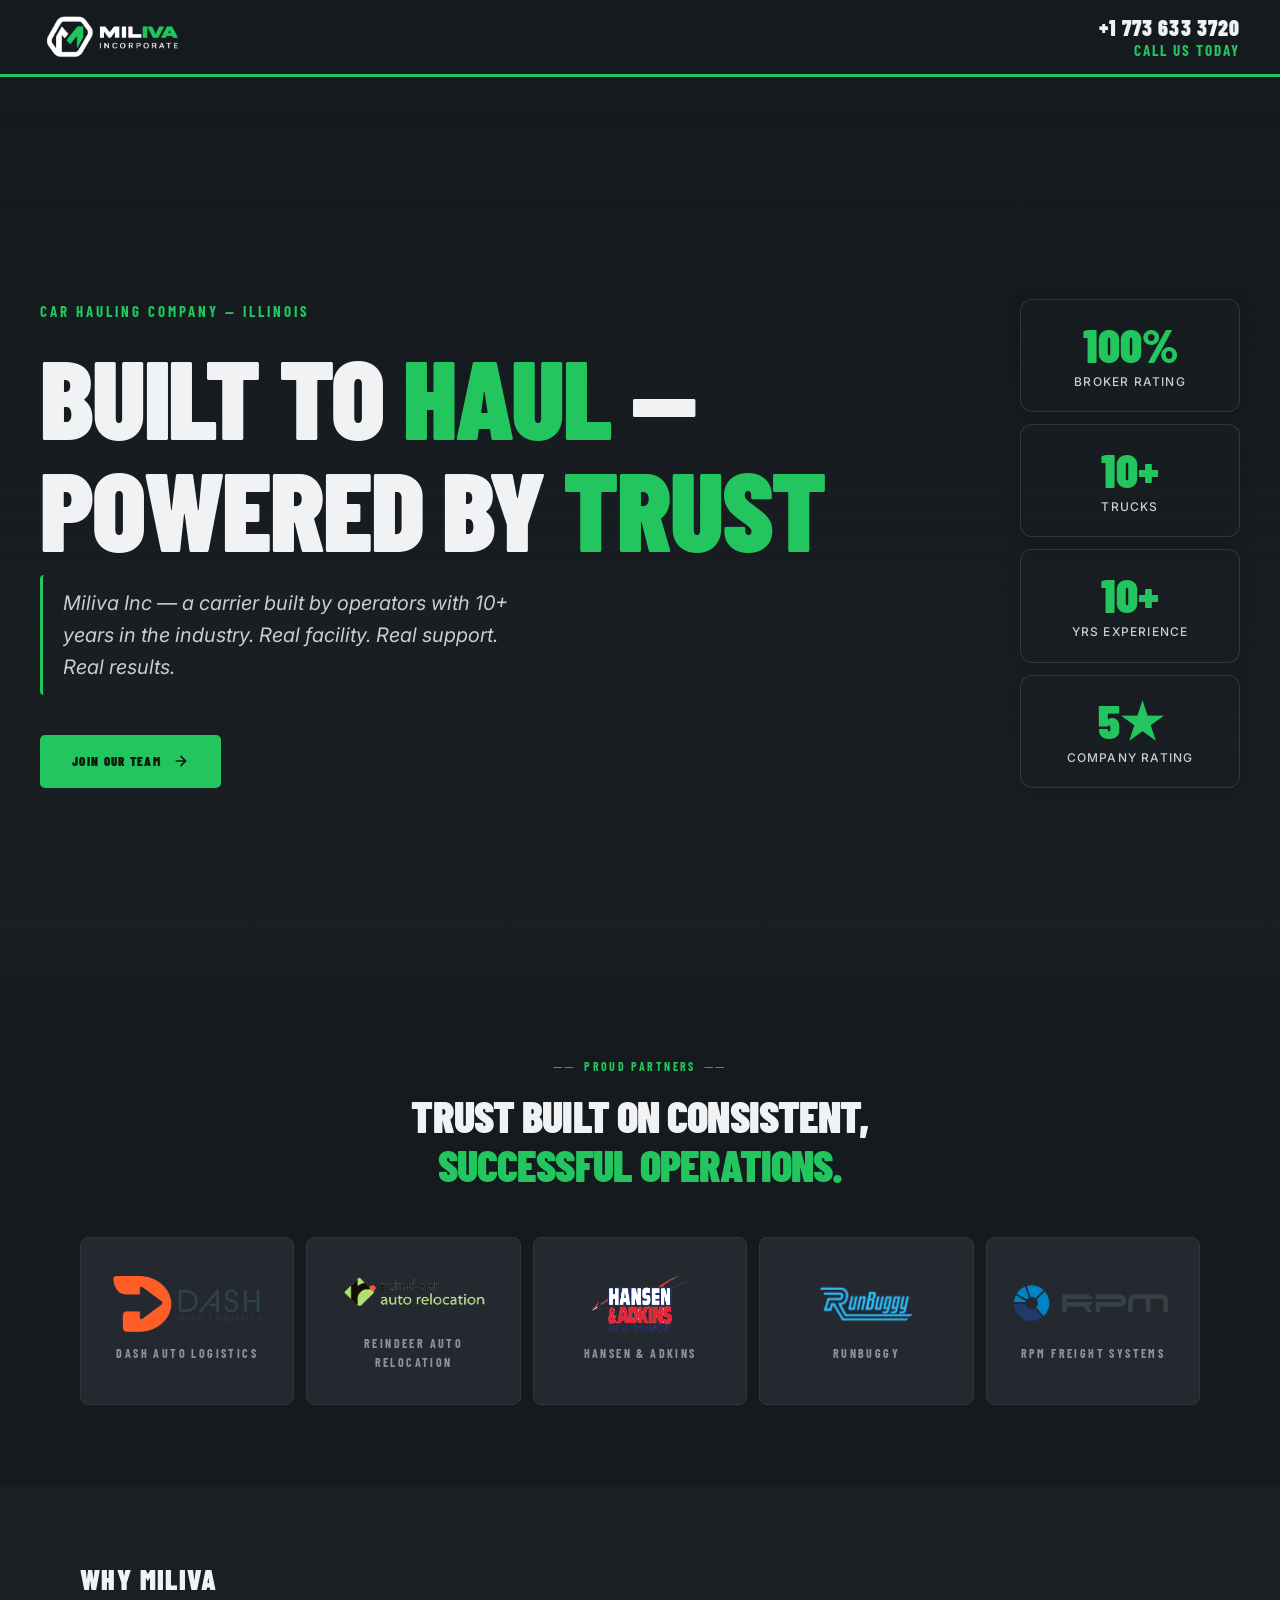
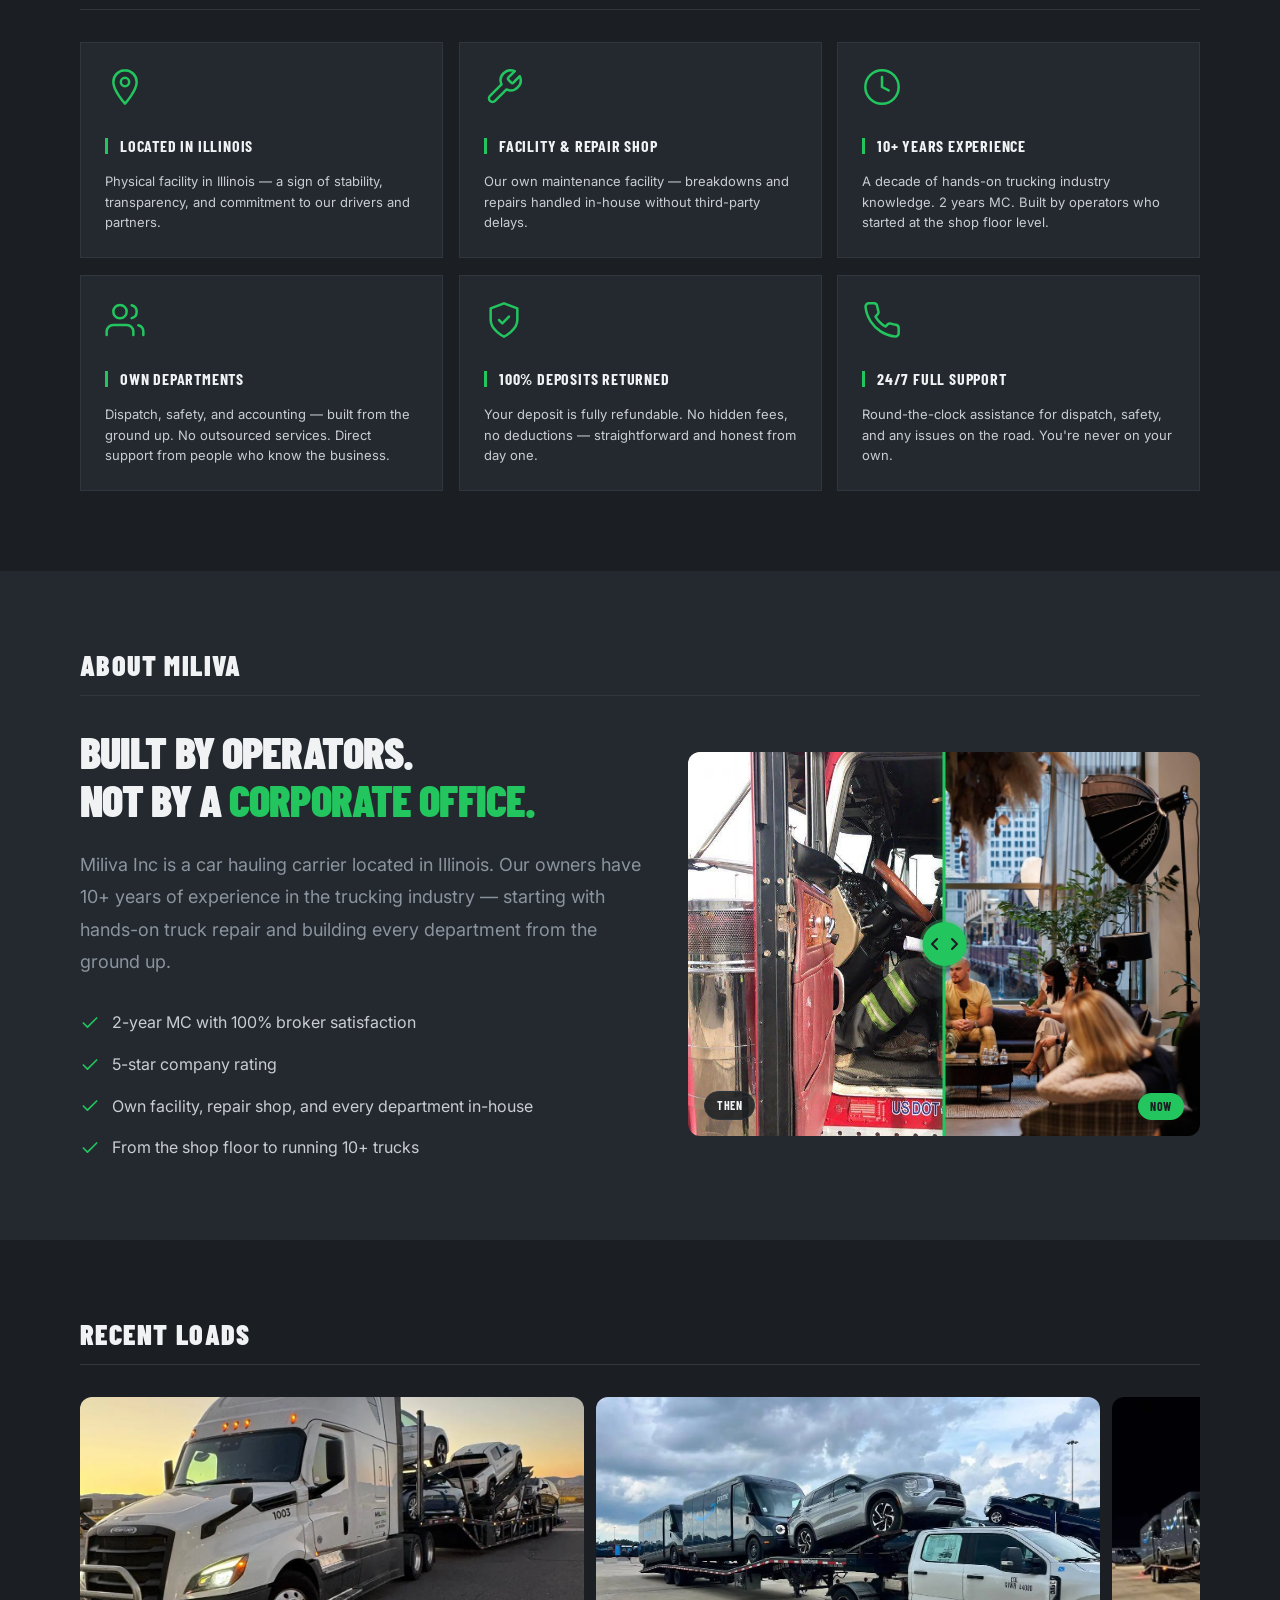
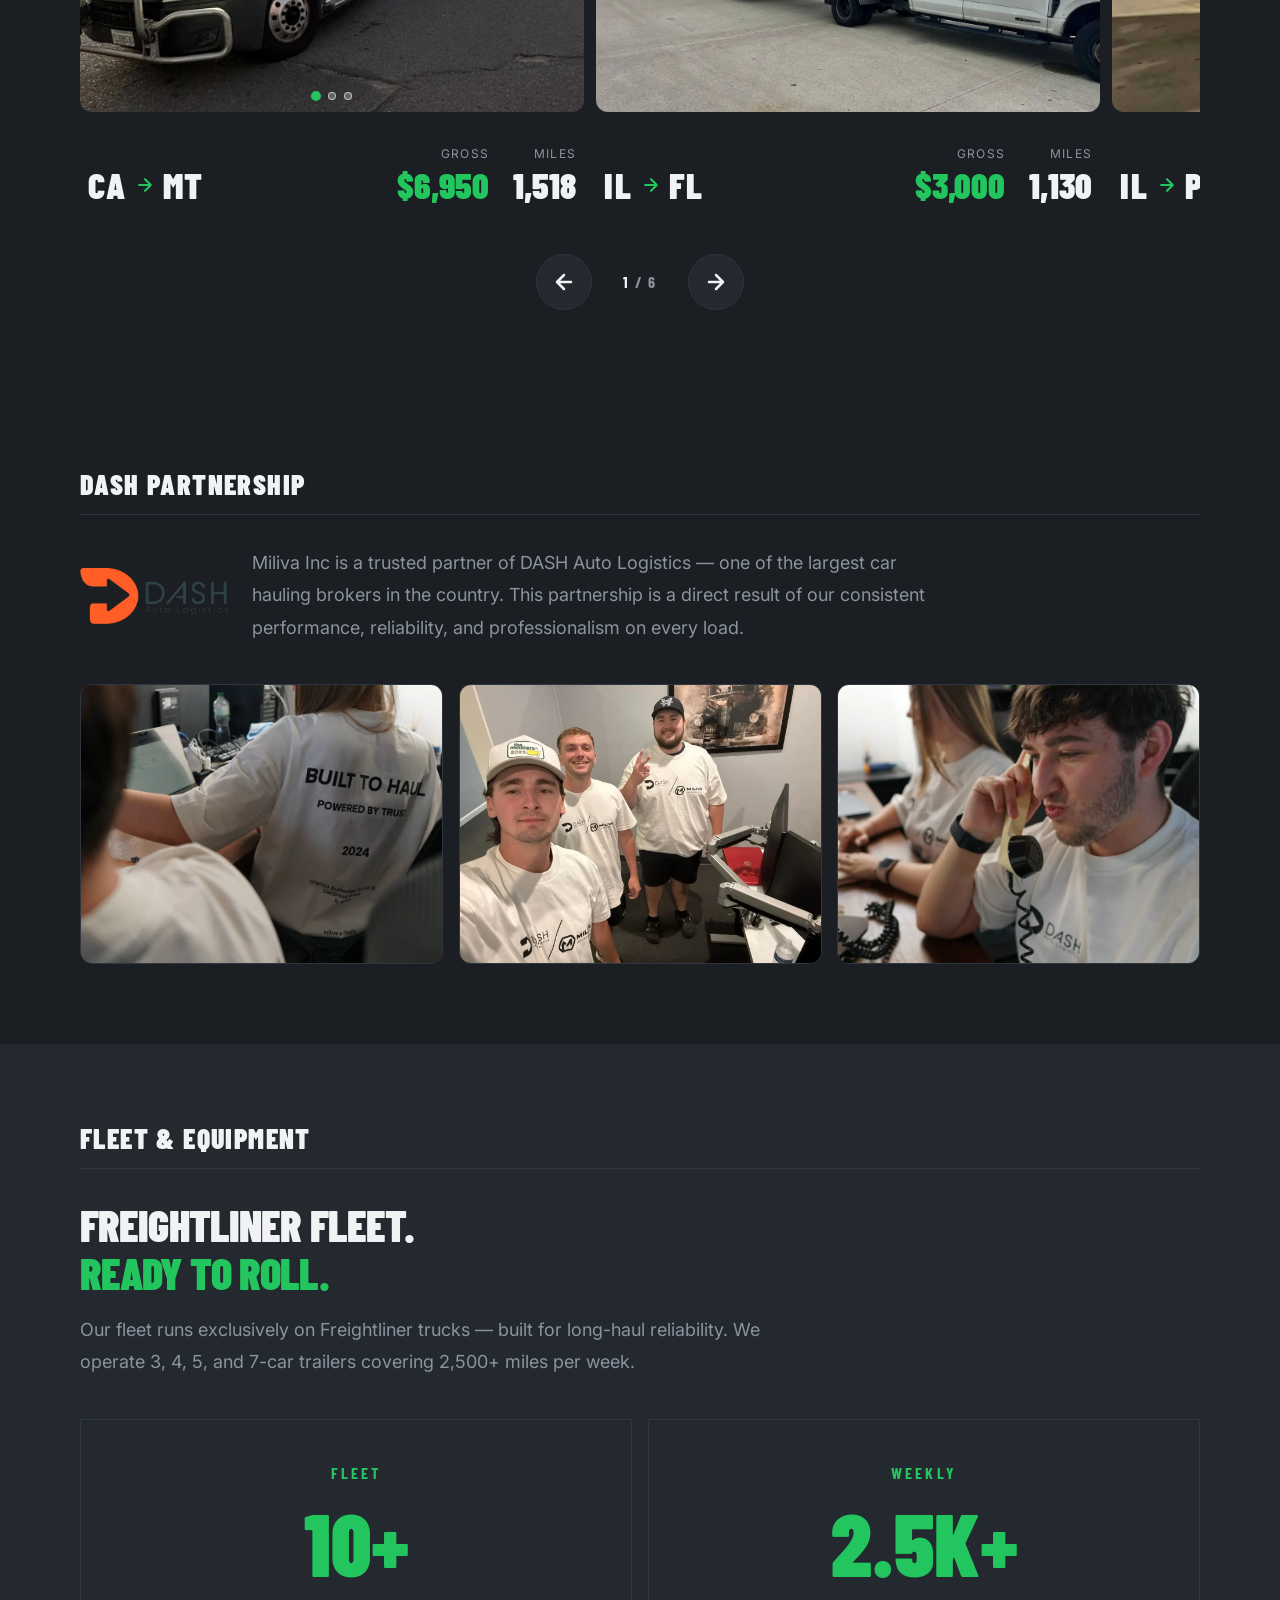
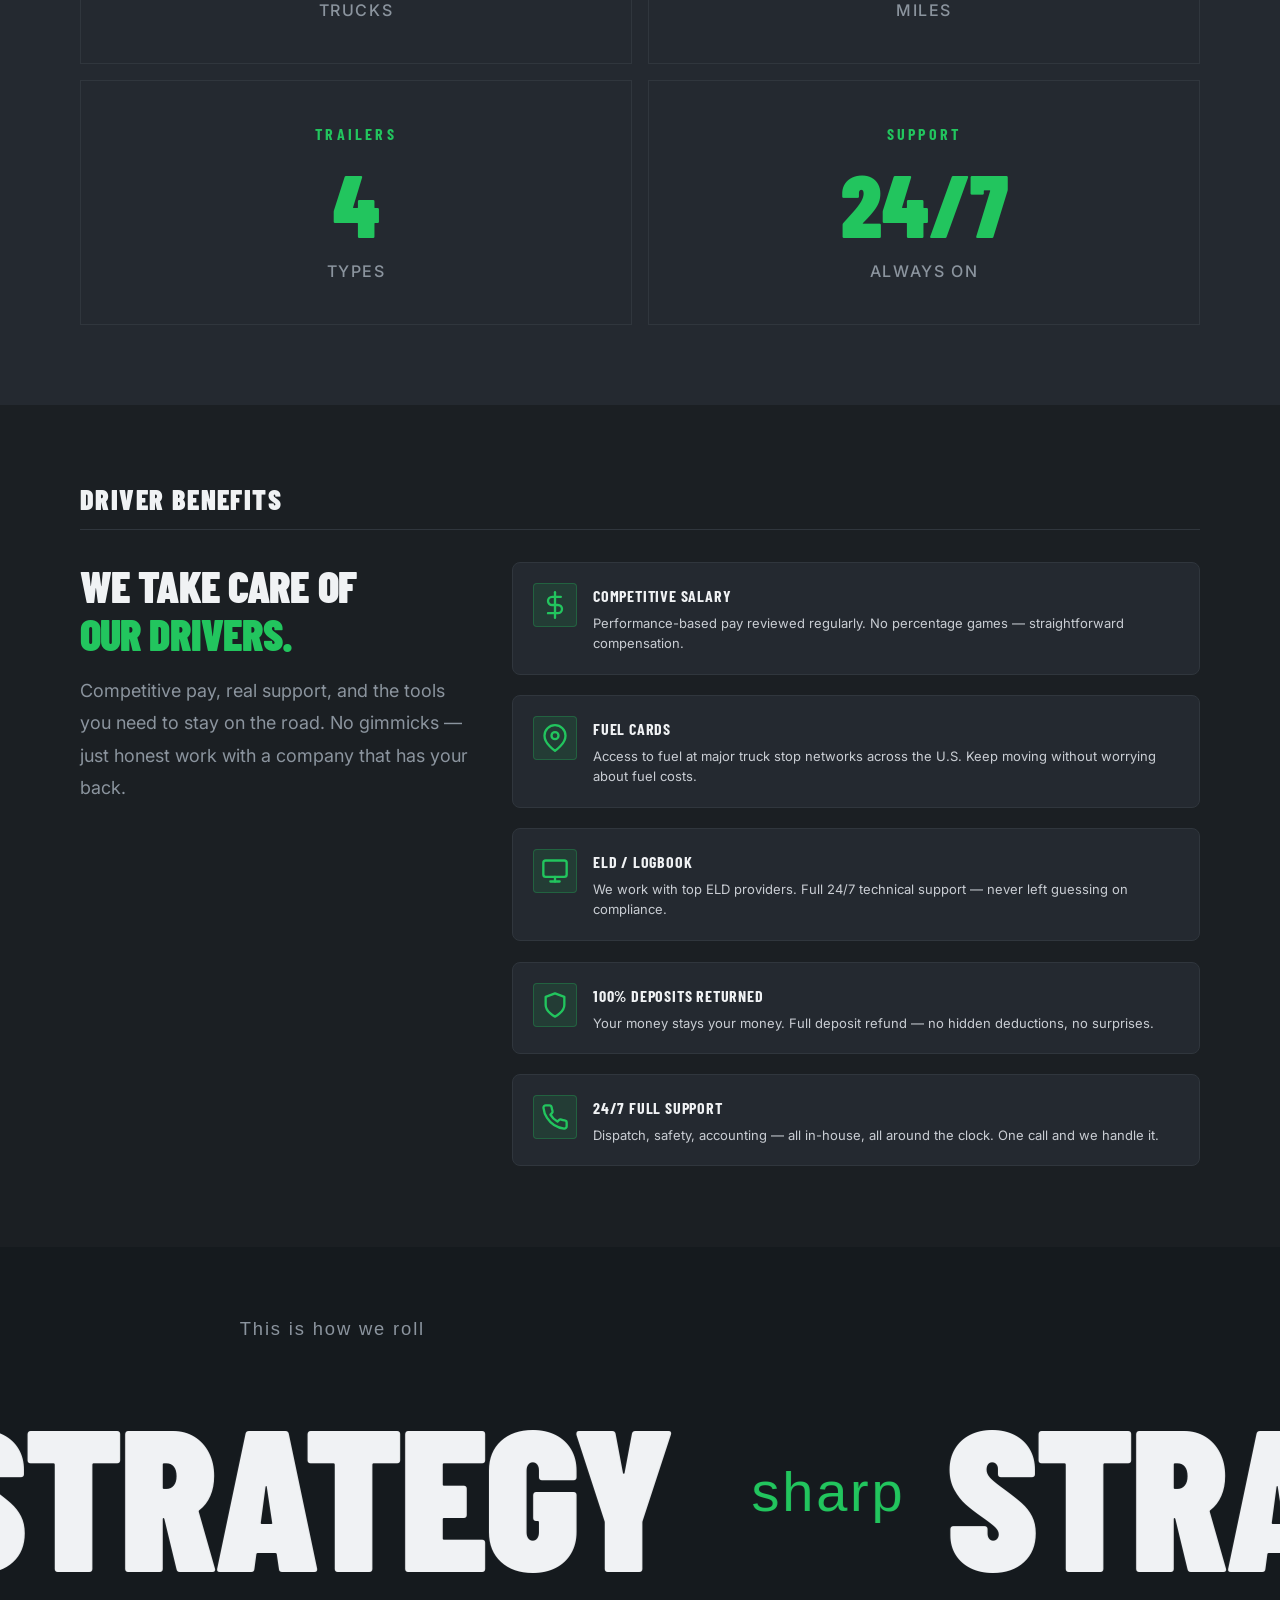
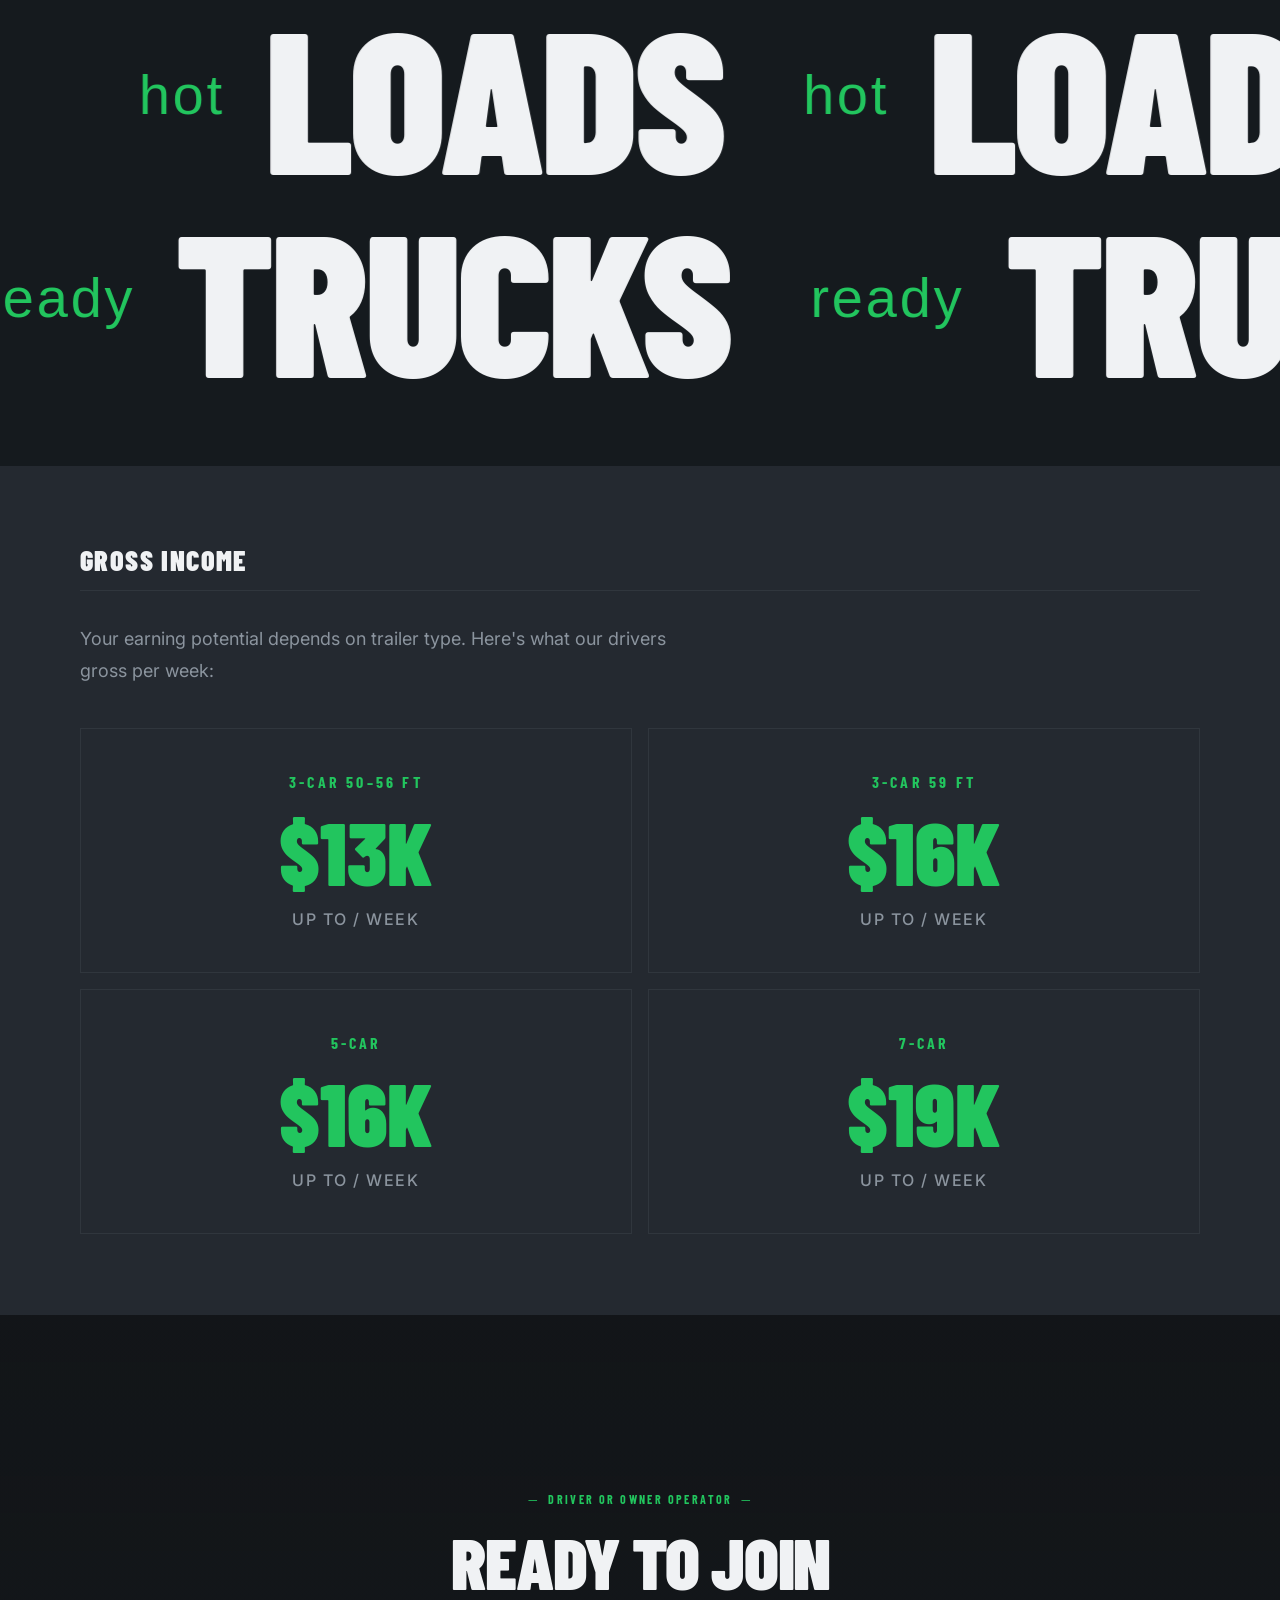
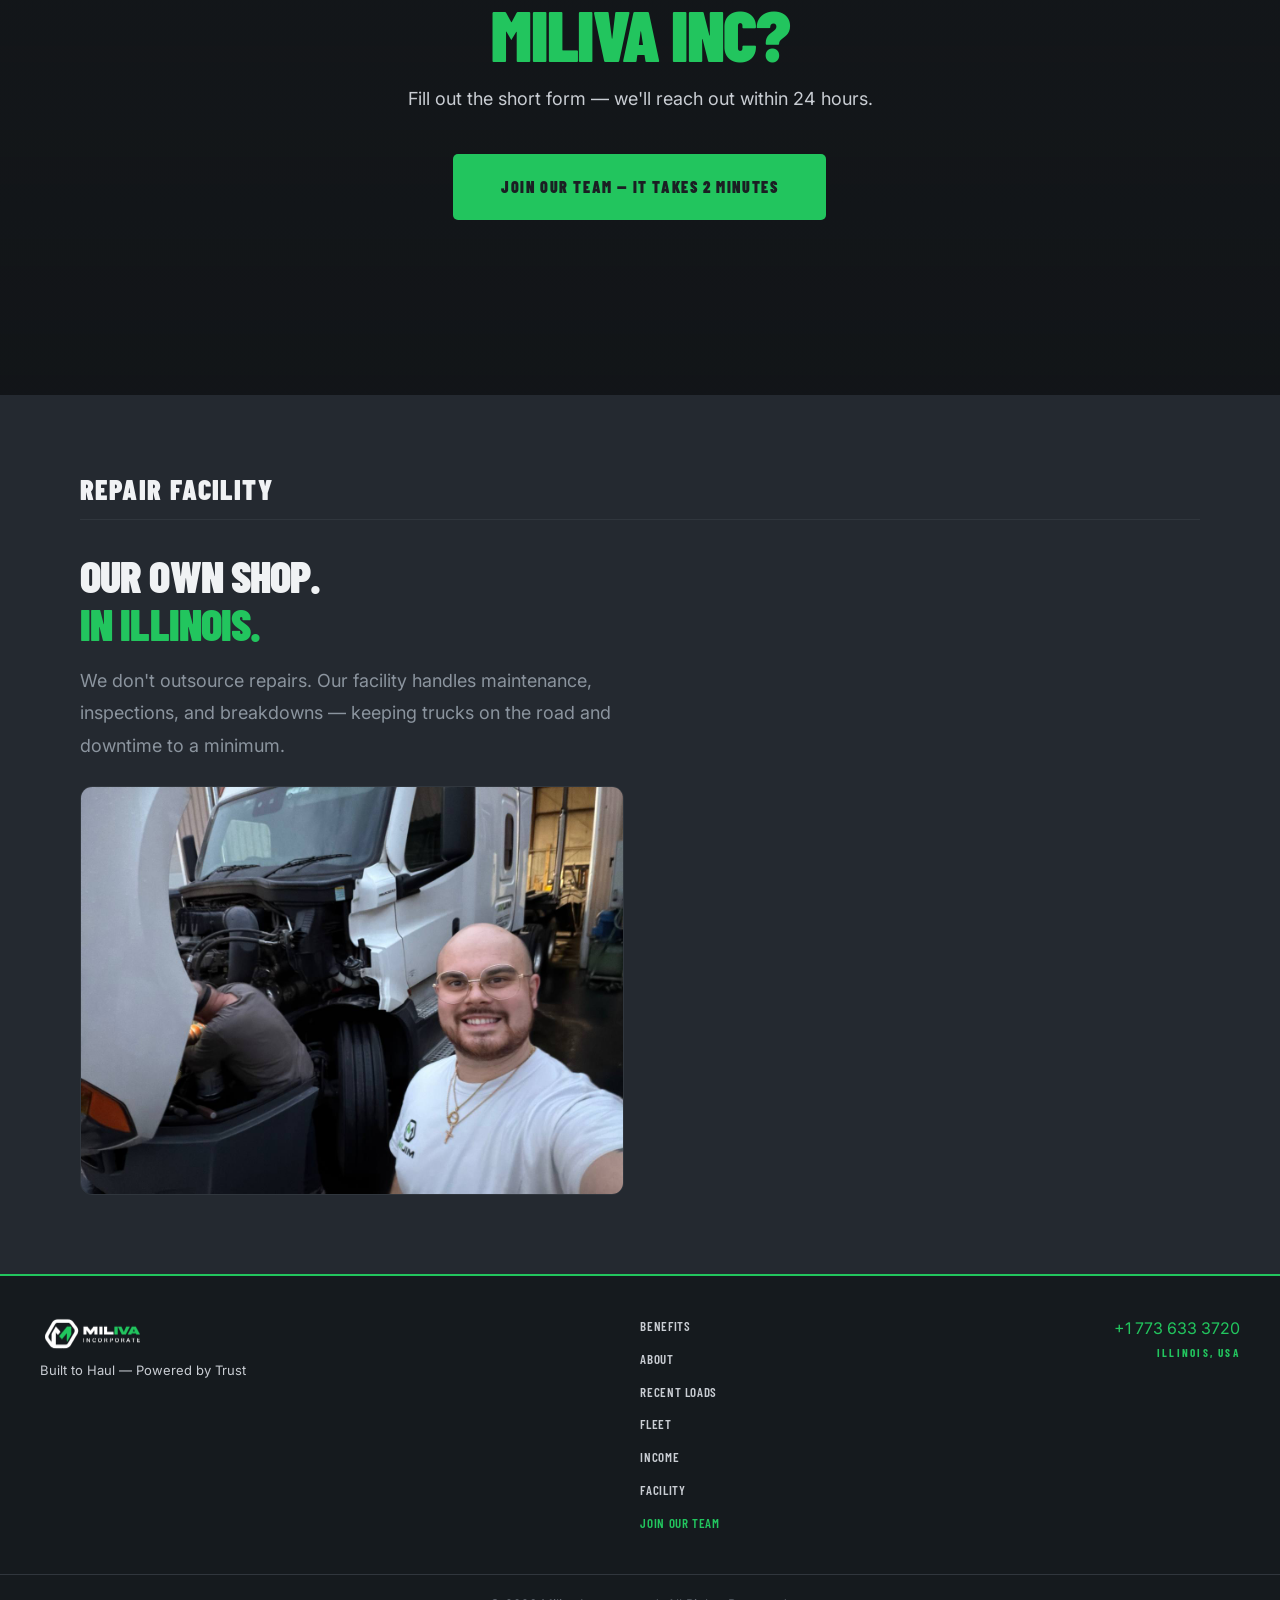
==== commit a8c14987: "Update site with real media, redesigned sections, and UI polish - Replace DASH partnership placehold" ====
--- a/index.html
+++ b/index.html
@@ -22,10 +22,10 @@
 <link href="https://fonts.googleapis.com/css2?family=Barlow+Condensed:ital,wght@0,400;0,600;0,700;0,900;1,400&family=Inter:wght@400;500;600&display=swap" rel="stylesheet">
 
 <!-- CSS -->
-<link rel="stylesheet" href="css/variables.css?v=16">
-<link rel="stylesheet" href="css/base.css?v=16">
-<link rel="stylesheet" href="css/components.css?v=16">
-<link rel="stylesheet" href="css/animations.css?v=16">
+<link rel="stylesheet" href="css/variables.css?v=29">
+<link rel="stylesheet" href="css/base.css?v=29">
+<link rel="stylesheet" href="css/components.css?v=29">
+<link rel="stylesheet" href="css/animations.css?v=29">
 </head>
 <body>
 
@@ -75,7 +75,7 @@
 
     <div class="hero__cta reveal" style="--delay: 1">
       <a href="https://forms.gle/PKBgkFvm8MaaaSSQ9" target="_blank" rel="noopener noreferrer" class="btn btn--primary">
-        Apply Now
+        Join Our Team
         <svg class="btn__icon" viewBox="0 0 24 24" fill="none" stroke="currentColor" stroke-width="2.5" stroke-linecap="round" stroke-linejoin="round"><path d="M5 12h14M12 5l7 7-7 7"/></svg>
       </a>
     </div>
@@ -257,10 +257,28 @@
         </div>
       </div>
       <div class="about-block__media">
-        <!-- Placeholder for owners photo — will be replaced with actual image -->
-        <div class="about-block__photo-placeholder">
-          <svg width="64" height="64" viewBox="0 0 24 24" fill="none" stroke="var(--text-muted)" stroke-width="1" stroke-linecap="round" stroke-linejoin="round"><rect x="3" y="3" width="18" height="18" rx="2" ry="2"/><circle cx="8.5" cy="8.5" r="1.5"/><polyline points="21 15 16 10 5 21"/></svg>
-          <span class="caption">Owners photo coming soon</span>
+        <!-- Before / After slider — from drivers to owners -->
+        <div class="ba-slider" aria-label="Before and after comparison: from truck drivers to company owners">
+          <!-- After image (bottom layer) -->
+          <img class="ba-slider__after" src="assets/images/owners-after.jpg" alt="Miliva owners during a professional studio interview" loading="lazy">
+
+          <!-- Before image (top layer, clipped) -->
+          <div class="ba-slider__before">
+            <img src="assets/images/owners-before.jpg" alt="Miliva founder as a truck driver in the early days" loading="lazy">
+          </div>
+
+          <!-- Labels -->
+          <span class="ba-slider__label ba-slider__label--before">Then</span>
+          <span class="ba-slider__label ba-slider__label--after">Now</span>
+
+          <!-- Slider handle -->
+          <div class="ba-slider__handle" aria-hidden="true">
+            <div class="ba-slider__line"></div>
+            <div class="ba-slider__knob">
+              <svg width="20" height="20" viewBox="0 0 24 24" fill="none" stroke="currentColor" stroke-width="2.5" stroke-linecap="round" stroke-linejoin="round"><polyline points="15 18 9 12 15 6"/></svg>
+              <svg width="20" height="20" viewBox="0 0 24 24" fill="none" stroke="currentColor" stroke-width="2.5" stroke-linecap="round" stroke-linejoin="round"><polyline points="9 18 15 12 9 6"/></svg>
+            </div>
+          </div>
         </div>
       </div>
     </div>
@@ -488,20 +506,10 @@
         <p class="partnership__text lead">Miliva Inc is a trusted partner of DASH Auto Logistics — one of the largest car hauling brokers in the country. This partnership is a direct result of our consistent performance, reliability, and professionalism on every load.</p>
       </div>
 
-      <!-- 3 horizontal photos — placeholders until actual DASH photos provided -->
       <div class="partnership__gallery">
-        <div class="partnership__photo-placeholder reveal" style="--delay: 0">
-          <svg width="48" height="48" viewBox="0 0 24 24" fill="none" stroke="var(--text-muted)" stroke-width="1" stroke-linecap="round" stroke-linejoin="round"><rect x="3" y="3" width="18" height="18" rx="2" ry="2"/><circle cx="8.5" cy="8.5" r="1.5"/><polyline points="21 15 16 10 5 21"/></svg>
-          <span class="caption">DASH partnership photo 1</span>
-        </div>
-        <div class="partnership__photo-placeholder reveal" style="--delay: 1">
-          <svg width="48" height="48" viewBox="0 0 24 24" fill="none" stroke="var(--text-muted)" stroke-width="1" stroke-linecap="round" stroke-linejoin="round"><rect x="3" y="3" width="18" height="18" rx="2" ry="2"/><circle cx="8.5" cy="8.5" r="1.5"/><polyline points="21 15 16 10 5 21"/></svg>
-          <span class="caption">DASH partnership photo 2</span>
-        </div>
-        <div class="partnership__photo-placeholder reveal" style="--delay: 2">
-          <svg width="48" height="48" viewBox="0 0 24 24" fill="none" stroke="var(--text-muted)" stroke-width="1" stroke-linecap="round" stroke-linejoin="round"><rect x="3" y="3" width="18" height="18" rx="2" ry="2"/><circle cx="8.5" cy="8.5" r="1.5"/><polyline points="21 15 16 10 5 21"/></svg>
-          <span class="caption">DASH partnership photo 3</span>
-        </div>
+        <img class="reveal" style="--delay: 0" src="assets/images/dash/dash-1.webp" alt="Miliva team member in DASH x Miliva shirt at the office" loading="lazy">
+        <img class="reveal" style="--delay: 1" src="assets/images/dash/dash-2.webp" alt="Miliva team wearing DASH x Miliva partnership shirts" loading="lazy">
+        <img class="reveal" style="--delay: 2" src="assets/images/dash/dash-3.webp" alt="Miliva dispatcher on the phone in DASH x Miliva shirt" loading="lazy">
       </div>
     </div>
   </div>
@@ -525,66 +533,25 @@
       </div>
 
       <div class="fleet__specs">
-        <div class="table-wrap reveal" style="--delay: 1">
-          <table class="table">
-            <thead>
-              <tr>
-                <th>Spec</th>
-                <th>Details</th>
-              </tr>
-            </thead>
-            <tbody>
-              <tr>
-                <td>Trucks</td>
-                <td>Freightliner</td>
-              </tr>
-              <tr>
-                <td>Trailers</td>
-                <td>3, 4, 5, 7-car haulers</td>
-              </tr>
-              <tr>
-                <td>Miles / Week</td>
-                <td>2,500+</td>
-              </tr>
-              <tr>
-                <td>Fleet Size</td>
-                <td>10+ trucks</td>
-              </tr>
-              <tr>
-                <td>ELD / Logbook</td>
-                <td>Top providers, 24/7 support</td>
-              </tr>
-              <tr>
-                <td>Fuel Cards</td>
-                <td>Major truck stop networks across the U.S.</td>
-              </tr>
-              <tr>
-                <td>Deposits</td>
-                <td>100% returned</td>
-              </tr>
-            </tbody>
-          </table>
-        </div>
-
         <!-- Stat highlights -->
-        <div class="grid grid--4 reveal" style="--delay: 2; margin-top: var(--space-8);">
-          <div class="card card--stat card--lift">
-            <div class="eyebrow" style="margin-bottom: var(--space-2);">Fleet</div>
+        <div class="grid grid--2-lg reveal" style="--delay: 1;">
+          <div class="card card--stat card--stat-lg card--lift">
+            <div class="eyebrow">Fleet</div>
             <div class="stat-number">10+</div>
             <div class="stat-label">Trucks</div>
           </div>
-          <div class="card card--stat card--lift">
-            <div class="eyebrow" style="margin-bottom: var(--space-2);">Weekly</div>
+          <div class="card card--stat card--stat-lg card--lift">
+            <div class="eyebrow">Weekly</div>
             <div class="stat-number">2.5K+</div>
             <div class="stat-label">Miles</div>
           </div>
-          <div class="card card--stat card--lift">
-            <div class="eyebrow" style="margin-bottom: var(--space-2);">Trailers</div>
+          <div class="card card--stat card--stat-lg card--lift">
+            <div class="eyebrow">Trailers</div>
             <div class="stat-number">4</div>
             <div class="stat-label">Types</div>
           </div>
-          <div class="card card--stat card--lift">
-            <div class="eyebrow" style="margin-bottom: var(--space-2);">Support</div>
+          <div class="card card--stat card--stat-lg card--lift">
+            <div class="eyebrow">Support</div>
             <div class="stat-number">24/7</div>
             <div class="stat-label">Always On</div>
           </div>
@@ -668,6 +635,38 @@
 
 
 <!-- ════════════════════════════════════════════════════════
+     THIS IS HOW WE ROLL — scroll-linked text parallax
+     ════════════════════════════════════════════════════════ -->
+<section class="roll" id="roll">
+  <p class="roll__label reveal">This is how we roll</p>
+
+  <div class="roll__row" data-roll-dir="1">
+    <span class="roll__phrase"><span class="roll__accent">sharp</span> STRATEGY </span>
+    <span class="roll__phrase"><span class="roll__accent">sharp</span> STRATEGY </span>
+    <span class="roll__phrase"><span class="roll__accent">sharp</span> STRATEGY </span>
+    <span class="roll__phrase"><span class="roll__accent">sharp</span> STRATEGY </span>
+    <span class="roll__phrase"><span class="roll__accent">sharp</span> STRATEGY </span>
+  </div>
+
+  <div class="roll__row" data-roll-dir="-1">
+    <span class="roll__phrase"><span class="roll__accent">hot</span> LOADS </span>
+    <span class="roll__phrase"><span class="roll__accent">hot</span> LOADS </span>
+    <span class="roll__phrase"><span class="roll__accent">hot</span> LOADS </span>
+    <span class="roll__phrase"><span class="roll__accent">hot</span> LOADS </span>
+    <span class="roll__phrase"><span class="roll__accent">hot</span> LOADS </span>
+  </div>
+
+  <div class="roll__row" data-roll-dir="1">
+    <span class="roll__phrase"><span class="roll__accent">ready</span> TRUCKS </span>
+    <span class="roll__phrase"><span class="roll__accent">ready</span> TRUCKS </span>
+    <span class="roll__phrase"><span class="roll__accent">ready</span> TRUCKS </span>
+    <span class="roll__phrase"><span class="roll__accent">ready</span> TRUCKS </span>
+    <span class="roll__phrase"><span class="roll__accent">ready</span> TRUCKS </span>
+  </div>
+</section>
+
+
+<!-- ════════════════════════════════════════════════════════
      GROSS INCOME
      ════════════════════════════════════════════════════════ -->
 <section class="section section--alt" id="income">
@@ -679,24 +678,24 @@
 
     <p class="lead reveal" style="margin-bottom: var(--space-10); max-width: 600px;">Your earning potential depends on trailer type. Here's what our drivers gross per week:</p>
 
-    <div class="grid grid--4">
-      <div class="card card--stat card--lift reveal" style="--delay: 0">
-        <div class="eyebrow" style="margin-bottom: var(--space-2);">3-car 50–56 ft</div>
+    <div class="grid grid--2-lg">
+      <div class="card card--stat card--stat-lg card--lift reveal" style="--delay: 0">
+        <div class="eyebrow">3-car 50–56 ft</div>
         <div class="stat-number">$13K</div>
         <div class="stat-label">up to / week</div>
       </div>
-      <div class="card card--stat card--lift reveal" style="--delay: 1">
-        <div class="eyebrow" style="margin-bottom: var(--space-2);">3-car 59 ft</div>
+      <div class="card card--stat card--stat-lg card--lift reveal" style="--delay: 1">
+        <div class="eyebrow">3-car 59 ft</div>
         <div class="stat-number">$16K</div>
         <div class="stat-label">up to / week</div>
       </div>
-      <div class="card card--stat card--lift reveal" style="--delay: 2">
-        <div class="eyebrow" style="margin-bottom: var(--space-2);">5-car</div>
+      <div class="card card--stat card--stat-lg card--lift reveal" style="--delay: 2">
+        <div class="eyebrow">5-car</div>
         <div class="stat-number">$16K</div>
         <div class="stat-label">up to / week</div>
       </div>
-      <div class="card card--stat card--lift reveal" style="--delay: 3">
-        <div class="eyebrow" style="margin-bottom: var(--space-2);">7-car</div>
+      <div class="card card--stat card--stat-lg card--lift reveal" style="--delay: 3">
+        <div class="eyebrow">7-car</div>
         <div class="stat-number">$19K</div>
         <div class="stat-label">up to / week</div>
       </div>
@@ -706,16 +705,26 @@
 
 
 <!-- ════════════════════════════════════════════════════════
-     CTA BANNER
-     ════════════════════════════════════════════════════════ -->
-<section class="section" id="apply" style="text-align: center; border-top: 1px solid var(--border); border-bottom: 1px solid var(--border);">
-  <div class="container">
-    <div class="eyebrow reveal" style="margin-bottom: var(--space-3);">Driver or Owner Operator</div>
-    <h2 class="reveal" style="margin-bottom: var(--space-3);">Ready to Join Miliva Inc?</h2>
-    <p class="lead reveal" style="margin: 0 auto var(--space-8); text-align: center;">Fill out the short form — we'll reach out within 24 hours.</p>
-    <a href="https://forms.gle/PKBgkFvm8MaaaSSQ9" target="_blank" rel="noopener noreferrer" class="btn btn--primary reveal">
-      Apply Now — It Takes 2 Minutes
-      <svg class="btn__icon" viewBox="0 0 24 24" fill="none" stroke="currentColor" stroke-width="2.5" stroke-linecap="round" stroke-linejoin="round"><path d="M5 12h14M12 5l7 7-7 7"/></svg>
+     CTA BANNER — full-bleed with background image
+     ════════════════════════════════════════════════════════ -->
+<section class="cta-banner" id="apply">
+  <div class="cta-banner__bg">
+    <video class="cta-banner__video--desktop" autoplay muted loop playsinline preload="auto" aria-hidden="true">
+      <source src="assets/videos/cta-bg.mp4" type="video/mp4">
+    </video>
+    <video class="cta-banner__video--mobile" autoplay muted loop playsinline preload="auto" aria-hidden="true">
+      <source src="assets/videos/cta-bg-mobile.mp4" type="video/mp4">
+    </video>
+  </div>
+  <div class="cta-banner__overlay"></div>
+  <div class="cta-banner__content">
+    <div class="eyebrow reveal" style="text-align: center; margin-bottom: var(--space-4);">
+      <span style="color: var(--accent);">&#9472;</span>&nbsp; Driver or Owner Operator &nbsp;<span style="color: var(--accent);">&#9472;</span>
+    </div>
+    <h2 class="cta-banner__title reveal">Ready to Join<br><em>Miliva Inc?</em></h2>
+    <p class="cta-banner__sub reveal">Fill out the short form — we'll reach out within 24 hours.</p>
+    <a href="https://forms.gle/PKBgkFvm8MaaaSSQ9" target="_blank" rel="noopener noreferrer" class="cta-banner__btn reveal">
+      Join Our Team — It Takes 2 Minutes
     </a>
   </div>
 </section>
@@ -732,33 +741,21 @@
     </div>
 
     <div class="facility reveal">
-      <div class="facility__intro">
-        <h2 class="facility__heading">Our Own Shop.<br><em>In Illinois.</em></h2>
-        <p class="lead">We don't outsource repairs. Our facility handles maintenance, inspections, and breakdowns — keeping trucks on the road and downtime to a minimum.</p>
-      </div>
-
-      <div class="facility__media">
-        <!-- Video placeholder — will be replaced with actual repair shop video -->
-        <div class="facility__video-placeholder reveal" style="--delay: 1">
-          <svg width="64" height="64" viewBox="0 0 24 24" fill="none" stroke="var(--text-muted)" stroke-width="1" stroke-linecap="round" stroke-linejoin="round"><polygon points="5 3 19 12 5 21 5 3"/></svg>
-          <span class="caption">Repair shop video coming soon</span>
-        </div>
-
-        <!-- Photo grid — placeholders until actual facility photos provided -->
-        <div class="facility__photos">
-          <div class="facility__photo-placeholder reveal" style="--delay: 2">
-            <svg width="40" height="40" viewBox="0 0 24 24" fill="none" stroke="var(--text-muted)" stroke-width="1" stroke-linecap="round" stroke-linejoin="round"><rect x="3" y="3" width="18" height="18" rx="2" ry="2"/><circle cx="8.5" cy="8.5" r="1.5"/><polyline points="21 15 16 10 5 21"/></svg>
-            <span class="caption">Facility photo 1</span>
-          </div>
-          <div class="facility__photo-placeholder reveal" style="--delay: 3">
-            <svg width="40" height="40" viewBox="0 0 24 24" fill="none" stroke="var(--text-muted)" stroke-width="1" stroke-linecap="round" stroke-linejoin="round"><rect x="3" y="3" width="18" height="18" rx="2" ry="2"/><circle cx="8.5" cy="8.5" r="1.5"/><polyline points="21 15 16 10 5 21"/></svg>
-            <span class="caption">Facility photo 2</span>
-          </div>
-          <div class="facility__photo-placeholder reveal" style="--delay: 4">
-            <svg width="40" height="40" viewBox="0 0 24 24" fill="none" stroke="var(--text-muted)" stroke-width="1" stroke-linecap="round" stroke-linejoin="round"><rect x="3" y="3" width="18" height="18" rx="2" ry="2"/><circle cx="8.5" cy="8.5" r="1.5"/><polyline points="21 15 16 10 5 21"/></svg>
-            <span class="caption">Facility photo 3</span>
-          </div>
-        </div>
+      <div class="facility__left">
+        <div class="facility__intro">
+          <h2 class="facility__heading">Our Own Shop.<br><em>In Illinois.</em></h2>
+          <p class="lead">We don't outsource repairs. Our facility handles maintenance, inspections, and breakdowns — keeping trucks on the road and downtime to a minimum.</p>
+        </div>
+
+        <div class="facility__photo reveal" style="--delay: 1">
+          <img src="assets/images/facility-shop.jpg" alt="Miliva team member at the repair facility with truck under maintenance" loading="lazy">
+        </div>
+      </div>
+
+      <div class="facility__right reveal" style="--delay: 2">
+        <video autoplay muted loop playsinline preload="auto">
+          <source src="assets/videos/facility-shop.mp4" type="video/mp4">
+        </video>
       </div>
     </div>
   </div>
@@ -783,7 +780,7 @@
       <a href="#fleet" class="site-footer__link">Fleet</a>
       <a href="#income" class="site-footer__link">Income</a>
       <a href="#facility" class="site-footer__link">Facility</a>
-      <a href="https://forms.gle/PKBgkFvm8MaaaSSQ9" target="_blank" rel="noopener noreferrer" class="site-footer__link site-footer__link--accent">Apply Now</a>
+      <a href="https://forms.gle/PKBgkFvm8MaaaSSQ9" target="_blank" rel="noopener noreferrer" class="site-footer__link site-footer__link--accent">Join Our Team</a>
     </nav>
     <div class="site-footer__contact-block">
       <a href="tel:+17736333720" class="site-footer__phone">+1 773 633 3720</a>
@@ -801,13 +798,13 @@
      ════════════════════════════════════════════════════════ -->
 <div class="sticky-cta">
   <a href="https://forms.gle/PKBgkFvm8MaaaSSQ9" target="_blank" rel="noopener noreferrer" class="btn btn--primary">
-    Apply Now
+    Join Our Team
     <svg class="btn__icon" viewBox="0 0 24 24" fill="none" stroke="currentColor" stroke-width="2.5" stroke-linecap="round" stroke-linejoin="round"><path d="M5 12h14M12 5l7 7-7 7"/></svg>
   </a>
 </div>
 
 
 <!-- JS -->
-<script src="js/main.js?v=16"></script>
+<script src="js/main.js?v=29"></script>
 </body>
 </html>
--- a/css/components.css
+++ b/css/components.css
@@ -74,6 +74,7 @@
   text-transform: uppercase;
   text-decoration: none;
   border: none;
+  border-radius: 5px;
   cursor: pointer;
   transition:
     background var(--duration-base) var(--ease-out),
@@ -234,6 +235,38 @@
 
 .card--stat:hover {
   border-color: var(--accent-border);
+}
+
+/* 2× enlarged stat card */
+.card--stat-lg {
+  padding: var(--space-10) var(--space-8);
+}
+
+.card--stat-lg .eyebrow {
+  font-size: var(--text-base);
+  margin-bottom: var(--space-3) !important;
+}
+
+.card--stat-lg .stat-number {
+  font-size: clamp(3.5rem, 2rem + 5vw, 5.5rem);
+}
+
+.card--stat-lg .stat-label {
+  font-size: var(--text-base);
+  margin-top: var(--space-3);
+}
+
+/* 2-col grid for large stat cards */
+.grid--2-lg {
+  grid-template-columns: 1fr;
+  gap: var(--space-4);
+}
+
+@media (min-width: 768px) {
+  .grid--2-lg {
+    grid-template-columns: repeat(2, 1fr);
+    gap: var(--space-6);
+  }
 }
 
 
@@ -533,6 +566,212 @@
 
 
 /* ═══════════════════════════════════════════════════════════
+   "THIS IS HOW WE ROLL" — scroll-linked text parallax
+   ═══════════════════════════════════════════════════════════ */
+
+.roll {
+  background: var(--bg-hero);
+  overflow: hidden;
+  padding: clamp(2rem, 1rem + 4vw, 6rem) 0;
+  position: relative;
+}
+
+/* Section label */
+.roll__label {
+  text-align: center;
+  font-family: var(--font-heading);
+  font-weight: var(--weight-normal);
+  font-size: clamp(0.875rem, 0.75rem + 0.5vw, 1.25rem);
+  color: var(--text-secondary);
+  letter-spacing: var(--tracking-wider);
+  margin-bottom: clamp(1.5rem, 0.5rem + 3vw, 4rem);
+}
+
+/* Each row — full-width, nowrap, flex for alignment */
+.roll__row {
+  display: flex;
+  align-items: baseline;
+  white-space: nowrap;
+  will-change: transform;
+  backface-visibility: hidden;
+  -webkit-backface-visibility: hidden;
+  line-height: 1;
+  padding: 0.1em 0;
+}
+
+/* Each phrase unit */
+.roll__phrase {
+  display: inline-flex;
+  align-items: baseline;
+  gap: 0.2em;
+  font-family: var(--font-heading);
+  font-weight: var(--weight-black);
+  font-size: clamp(5rem, 2.5rem + 12.5vw, 20vw);
+  color: var(--text-primary);
+  text-transform: uppercase;
+  letter-spacing: var(--tracking-tight);
+  padding-right: 0.4em;
+  user-select: none;
+}
+
+/* Small green accent word */
+.roll__accent {
+  font-size: 0.28em;
+  font-weight: var(--weight-medium);
+  color: var(--accent);
+  text-transform: lowercase;
+  letter-spacing: var(--tracking-wide);
+  align-self: center;
+}
+
+/* Reduced motion — disable scroll transforms */
+@media (prefers-reduced-motion: reduce) {
+  .roll__row {
+    will-change: auto;
+  }
+}
+
+
+/* ═══════════════════════════════════════════════════════════
+   CTA BANNER — full-bleed with background image
+   ═══════════════════════════════════════════════════════════ */
+
+.cta-banner {
+  position: relative;
+  overflow: hidden;
+  padding: var(--space-24) var(--content-padding);
+  min-height: 520px;
+  display: flex;
+  align-items: center;
+  justify-content: center;
+}
+
+/* Background image — covers the entire section */
+.cta-banner__bg {
+  position: absolute;
+  inset: 0;
+  z-index: 0;
+}
+
+.cta-banner__bg video,
+.cta-banner__bg img {
+  width: 100%;
+  height: 100%;
+  object-fit: cover;
+  object-position: center center;
+}
+
+/* Desktop/mobile video toggle */
+.cta-banner__video--desktop { display: none; }
+.cta-banner__video--mobile  { display: block; }
+
+@media (min-width: 768px) {
+  .cta-banner__video--desktop { display: block; }
+  .cta-banner__video--mobile  { display: none; }
+}
+
+/* Dark overlay for text readability */
+.cta-banner__overlay {
+  position: absolute;
+  inset: 0;
+  z-index: 1;
+  background: linear-gradient(
+    to bottom,
+    rgba(17, 20, 23, 0.85) 0%,
+    rgba(17, 20, 23, 0.78) 50%,
+    rgba(17, 20, 23, 0.88) 100%
+  );
+}
+
+/* Content sits above overlay */
+.cta-banner__content {
+  position: relative;
+  z-index: 2;
+  text-align: center;
+  max-width: 720px;
+  margin: 0 auto;
+}
+
+/* Large heading — matches hero style */
+.cta-banner__title {
+  font-family: var(--font-heading);
+  font-weight: var(--weight-black);
+  font-size: clamp(2.5rem, 8vw, 4.5rem);
+  line-height: var(--leading-none);
+  letter-spacing: var(--tracking-tight);
+  color: var(--text-primary);
+  text-transform: uppercase;
+  margin-bottom: var(--space-4);
+}
+
+.cta-banner__title em {
+  color: var(--accent);
+  font-style: normal;
+}
+
+/* Subtitle */
+.cta-banner__sub {
+  font-size: var(--text-base);
+  color: var(--text-body);
+  margin-bottom: var(--space-10);
+  max-width: 480px;
+  margin-left: auto;
+  margin-right: auto;
+}
+
+/* CTA button — solid green, bold, uppercase */
+.cta-banner__btn {
+  display: inline-block;
+  font-family: var(--font-heading);
+  font-weight: var(--weight-black);
+  font-size: var(--text-sm);
+  text-transform: uppercase;
+  letter-spacing: var(--tracking-wider);
+  color: var(--bg-primary);
+  background: var(--accent);
+  padding: var(--space-5) var(--space-10);
+  border-radius: 5px;
+  text-decoration: none;
+  transition:
+    background var(--duration-base) var(--ease-out),
+    transform var(--duration-base) var(--ease-out),
+    box-shadow var(--duration-base) var(--ease-out);
+}
+
+.cta-banner__btn:hover,
+.cta-banner__btn:active,
+.cta-banner__btn:focus {
+  color: var(--bg-primary);
+  background: var(--accent-hover);
+  transform: translateY(-2px);
+  box-shadow: 0 8px 32px rgba(34, 197, 94, 0.3);
+}
+
+/* ── Desktop: taller section, bigger type ── */
+@media (min-width: 768px) {
+  .cta-banner {
+    min-height: 600px;
+    padding: var(--space-24) var(--content-padding);
+  }
+
+  .cta-banner__sub {
+    font-size: var(--text-lg);
+  }
+
+  .cta-banner__btn {
+    font-size: var(--text-base);
+    padding: var(--space-5) var(--space-12);
+  }
+}
+
+@media (min-width: 1200px) {
+  .cta-banner {
+    min-height: 680px;
+  }
+}
+
+
+/* ═══════════════════════════════════════════════════════════
    STICKY MOBILE CTA
    ═══════════════════════════════════════════════════════════ */
 
@@ -888,25 +1127,119 @@
   flex-shrink: 0;
 }
 
-/* Photo placeholder — will be replaced with actual image */
-.about-block__photo-placeholder {
-  background: var(--bg-elevated);
-  border: 2px dashed var(--border);
+/* ── Before / After Slider ── */
+.ba-slider {
+  position: relative;
+  overflow: hidden;
   border-radius: var(--radius-lg);
-  min-height: 280px;
-  display: flex;
-  flex-direction: column;
+  cursor: col-resize;
+  user-select: none;
+  -webkit-user-select: none;
+  touch-action: pan-y;
+  aspect-ratio: 4 / 3;
+}
+
+/* After image — full width, bottom layer */
+.ba-slider__after {
+  display: block;
+  width: 100%;
+  height: 100%;
+  object-fit: cover;
+}
+
+/* Before image — clipped overlay */
+.ba-slider__before {
+  position: absolute;
+  inset: 0;
+  width: 50%;          /* JS overrides this */
+  overflow: hidden;
+}
+
+.ba-slider__before img {
+  display: block;
+  /* Image must span the full slider width, not just the clipped area */
+  width: var(--ba-slider-width, 100vw);
+  height: 100%;
+  object-fit: cover;
+  max-width: none;
+}
+
+/* Labels */
+.ba-slider__label {
+  position: absolute;
+  bottom: var(--space-4);
+  padding: var(--space-1) var(--space-3);
+  border-radius: var(--radius-full);
+  font-family: var(--font-heading);
+  font-weight: var(--weight-bold);
+  font-size: var(--text-xs);
+  letter-spacing: var(--tracking-wide);
+  text-transform: uppercase;
+  pointer-events: none;
+  z-index: 3;
+  transition: opacity 0.3s ease;
+}
+
+.ba-slider__label--before {
+  left: var(--space-4);
+  background: rgba(27, 31, 35, 0.85);
+  color: var(--text-primary);
+  border: 1px solid var(--border);
+}
+
+.ba-slider__label--after {
+  right: var(--space-4);
+  background: var(--accent);
+  color: var(--bg-primary);
+}
+
+/* Slider handle — vertical line + knob */
+.ba-slider__handle {
+  position: absolute;
+  top: 0;
+  bottom: 0;
+  left: 50%;           /* JS overrides this */
+  width: 3px;
+  z-index: 4;
+  pointer-events: none;
+  transform: translateX(-50%);
+}
+
+.ba-slider__line {
+  position: absolute;
+  inset: 0;
+  background: var(--accent);
+  box-shadow: 0 0 8px rgba(72, 199, 116, 0.5);
+}
+
+.ba-slider__knob {
+  position: absolute;
+  top: 50%;
+  left: 50%;
+  transform: translate(-50%, -50%);
+  width: 44px;
+  height: 44px;
+  border-radius: 50%;
+  background: var(--accent);
+  color: var(--bg-primary);
+  display: flex;
   align-items: center;
   justify-content: center;
-  gap: var(--space-3);
-  padding: var(--space-8);
-}
-
-.about-block__media img {
-  width: 100%;
-  height: auto;
-  border-radius: var(--radius-lg);
-  object-fit: cover;
+  gap: 0;
+  box-shadow:
+    0 0 0 3px rgba(72, 199, 116, 0.3),
+    var(--shadow-md);
+  pointer-events: auto;
+  cursor: col-resize;
+  transition: transform 0.15s ease, box-shadow 0.15s ease;
+}
+
+.ba-slider__knob:hover,
+.ba-slider.is-dragging .ba-slider__knob {
+  transform: translate(-50%, -50%) scale(1.1);
+  box-shadow:
+    0 0 0 5px rgba(72, 199, 116, 0.4),
+    var(--shadow-lg);
 }
 
 @media (min-width: 768px) {
@@ -916,7 +1249,7 @@
   }
 
   .about-block__text {
-    flex: 1 1 55%;
+    flex: 1 1 50%;
   }
 
   .about-block__heading {
@@ -924,11 +1257,11 @@
   }
 
   .about-block__media {
-    flex: 1 1 40%;
-  }
-
-  .about-block__photo-placeholder {
-    min-height: 360px;
+    flex: 1 1 45%;
+  }
+
+  .ba-slider {
+    aspect-ratio: 4 / 3;
   }
 }
 
@@ -941,21 +1274,29 @@
 
 .loads-carousel {
   position: relative;
-  overflow: hidden;
-}
-
-/* Track — horizontal strip of slides */
+}
+
+/* Track — native horizontal scroll with snap */
 .loads-carousel__track {
   display: flex;
-  transition: transform 400ms var(--ease-out);
-  will-change: transform;
+  overflow-x: auto;
+  scroll-snap-type: x mandatory;
+  -webkit-overflow-scrolling: touch;
+  scroll-behavior: smooth;
+  scrollbar-width: none;
+  gap: var(--space-3);
+  padding-bottom: var(--space-2);
+}
+
+.loads-carousel__track::-webkit-scrollbar {
+  display: none;
 }
 
 /* Individual slide */
 .load-slide {
-  flex: 0 0 100%;
+  flex: 0 0 85%;
   min-width: 0;
-  padding: 0 var(--space-1);
+  scroll-snap-align: start;
 }
 
 /* Image gallery area */
@@ -1018,9 +1359,9 @@
 /* Load info bar */
 .load-slide__info {
   display: flex;
-  align-items: center;
+  align-items: last baseline;
   justify-content: space-between;
-  gap: var(--space-4);
+  gap: var(--space-3);
   padding: var(--space-4) var(--space-2);
 }
 
@@ -1028,6 +1369,7 @@
   display: flex;
   align-items: center;
   gap: var(--space-2);
+  flex-shrink: 0;
 }
 
 .load-slide__origin,
@@ -1046,7 +1388,7 @@
 
 .load-slide__stats {
   display: flex;
-  gap: var(--space-6);
+  gap: var(--space-4);
 }
 
 .load-slide__stat {
@@ -1066,8 +1408,9 @@
 .load-slide__value {
   font-family: var(--font-heading);
   font-weight: var(--weight-black);
-  font-size: var(--text-lg);
+  font-size: var(--text-h3);
   color: var(--text-primary);
+  line-height: var(--leading-tight);
 }
 
 .load-slide__value--accent {
@@ -1127,8 +1470,7 @@
 /* ── Desktop: show partial next slide for peek effect ── */
 @media (min-width: 768px) {
   .load-slide {
-    flex: 0 0 65%;
-    padding: 0 var(--space-3);
+    flex: 0 0 55%;
   }
 
   .load-slide__origin,
@@ -1137,7 +1479,11 @@
   }
 
   .load-slide__value {
-    font-size: var(--text-xl);
+    font-size: var(--text-h2);
+  }
+
+  .load-slide__stats {
+    gap: var(--space-6);
   }
 
   .loads-carousel__btn {
@@ -1148,18 +1494,8 @@
 
 @media (min-width: 1200px) {
   .load-slide {
-    flex: 0 0 50%;
-  }
-}
-
-/* Touch/swipe support — handled in JS via pointer events */
-.loads-carousel__track.is-dragging {
-  transition: none;
-  cursor: grabbing;
-}
-
-.loads-carousel__track {
-  cursor: grab;
+    flex: 0 0 45%;
+  }
 }
 
 
@@ -1401,84 +1737,78 @@
   font-style: normal;
 }
 
+.facility {
+  display: flex;
+  flex-direction: column;
+  gap: var(--space-8);
+}
+
 .facility__intro {
-  margin-bottom: var(--space-10);
+  margin-bottom: var(--space-6);
 }
 
 .facility__intro .lead {
   max-width: 600px;
 }
 
-.facility__video-placeholder {
-  background: var(--bg-primary);
-  border: 2px dashed var(--border);
-  border-radius: var(--radius-lg);
-  min-height: 280px;
-  display: flex;
-  flex-direction: column;
-  align-items: center;
-  justify-content: center;
-  gap: var(--space-3);
-  padding: var(--space-8);
-  margin-bottom: var(--space-4);
-}
-
-.facility__media video {
+/* Image on the left column */
+.facility__photo img {
   width: 100%;
   border-radius: var(--radius-lg);
-  margin-bottom: var(--space-4);
-}
-
-.facility__photos {
-  display: grid;
-  grid-template-columns: 1fr;
-  gap: var(--space-4);
-}
-
-.facility__photo-placeholder {
-  background: var(--bg-primary);
-  border: 2px dashed var(--border);
-  border-radius: var(--radius-lg);
-  min-height: 160px;
-  display: flex;
-  flex-direction: column;
-  align-items: center;
-  justify-content: center;
-  gap: var(--space-2);
-  padding: var(--space-6);
-}
-
-.facility__photos img {
-  width: 100%;
-  height: 200px;
+  border: 1px solid var(--border);
   object-fit: cover;
-  border-radius: var(--radius-lg);
-  border: 1px solid var(--border);
   transition:
     transform var(--duration-base) var(--ease-out),
     border-color var(--duration-base) var(--ease-out);
 }
 
-.facility__photos img:hover {
+.facility__photo img:hover {
   transform: translateY(-3px);
   border-color: var(--accent-border);
 }
 
+/* Video on the right column */
+.facility__right video {
+  width: 100%;
+  border-radius: var(--radius-lg);
+  object-fit: cover;
+}
+
 @media (min-width: 768px) {
+  .facility {
+    flex-direction: row;
+    align-items: stretch;
+    gap: var(--space-8);
+  }
+
   .facility__heading {
     font-size: var(--text-h1);
   }
 
-  .facility__video-placeholder {
-    min-height: 400px;
-  }
-
-  .facility__photos {
-    grid-template-columns: repeat(3, 1fr);
-  }
-
-  .facility__photos img {
-    height: 240px;
+  .facility__left {
+    flex: 1;
+    display: flex;
+    flex-direction: column;
+  }
+
+  .facility__photo {
+    flex: 1;
+  }
+
+  .facility__photo img {
+    height: 100%;
+    object-fit: cover;
+  }
+
+  .facility__right {
+    flex: 1;
+    display: flex;
+    align-items: stretch;
+  }
+
+  .facility__right video {
+    height: 100%;
+    object-fit: cover;
   }
 }
 
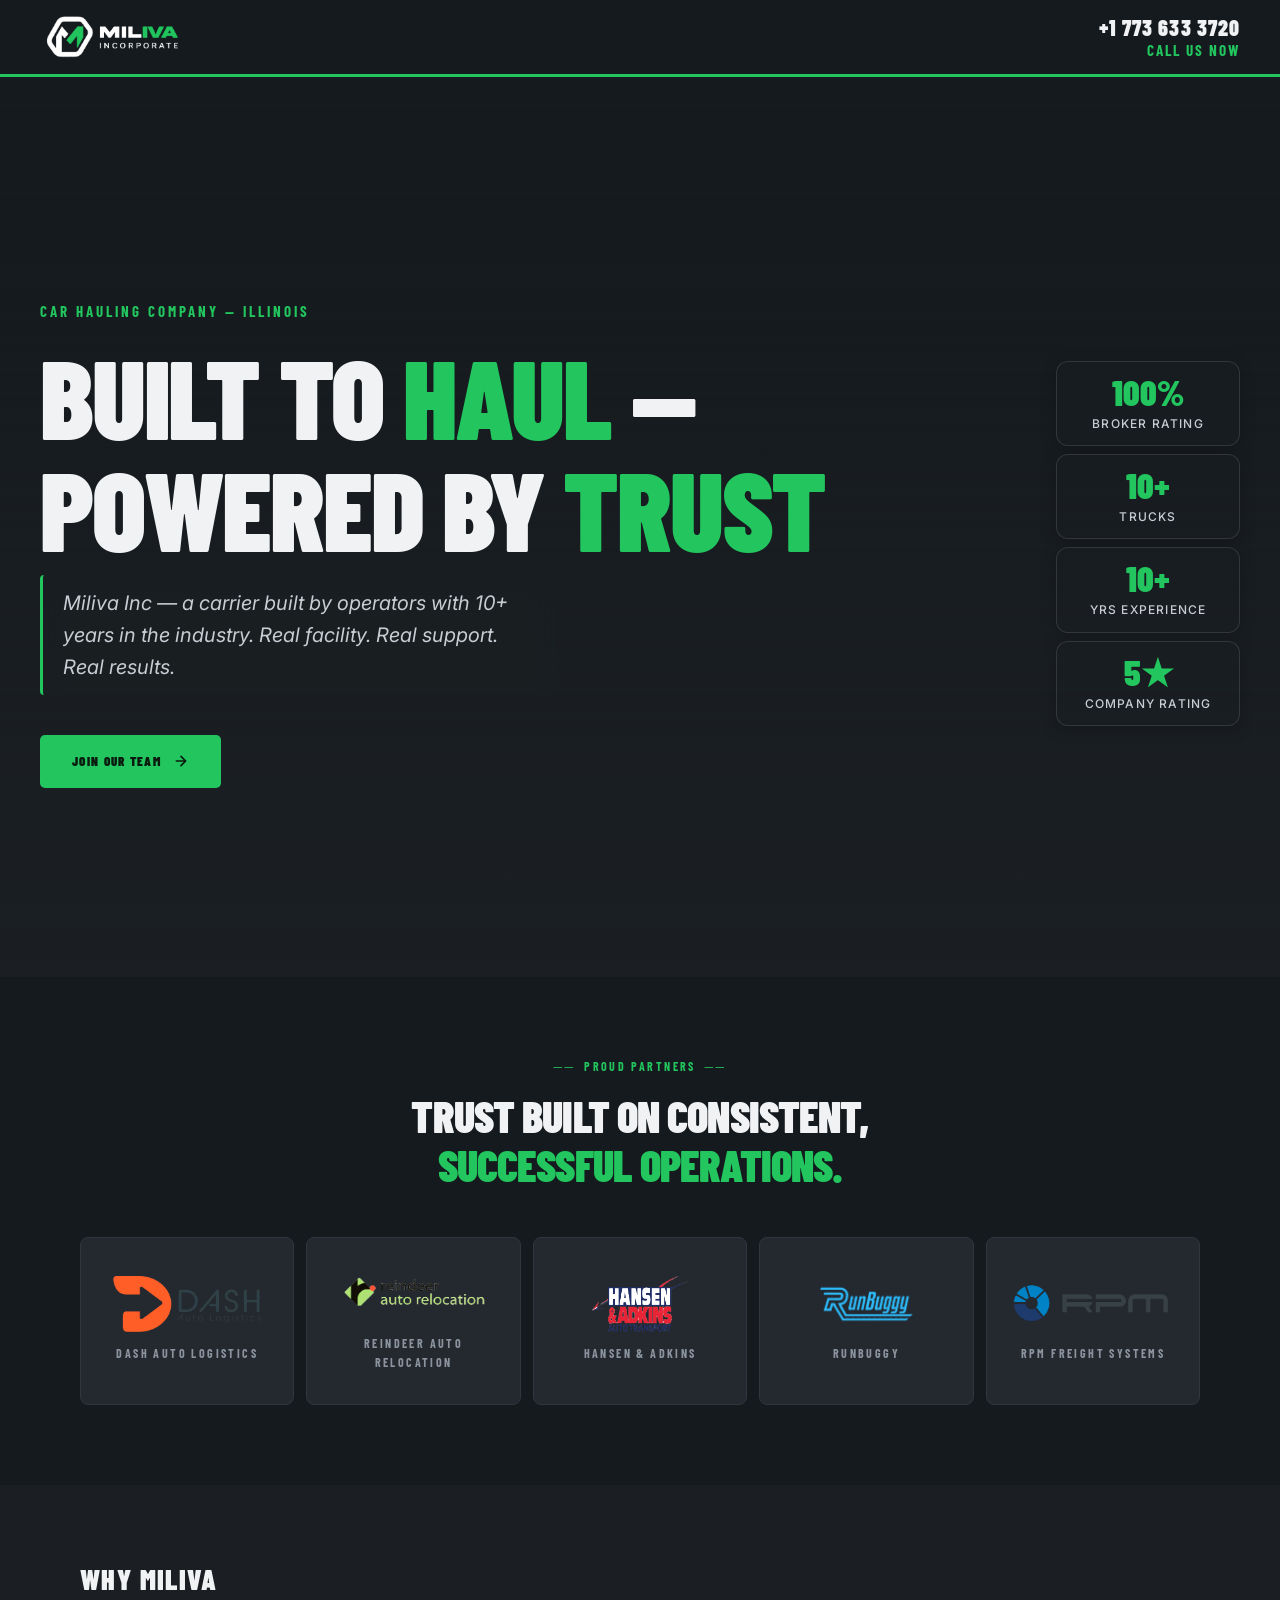
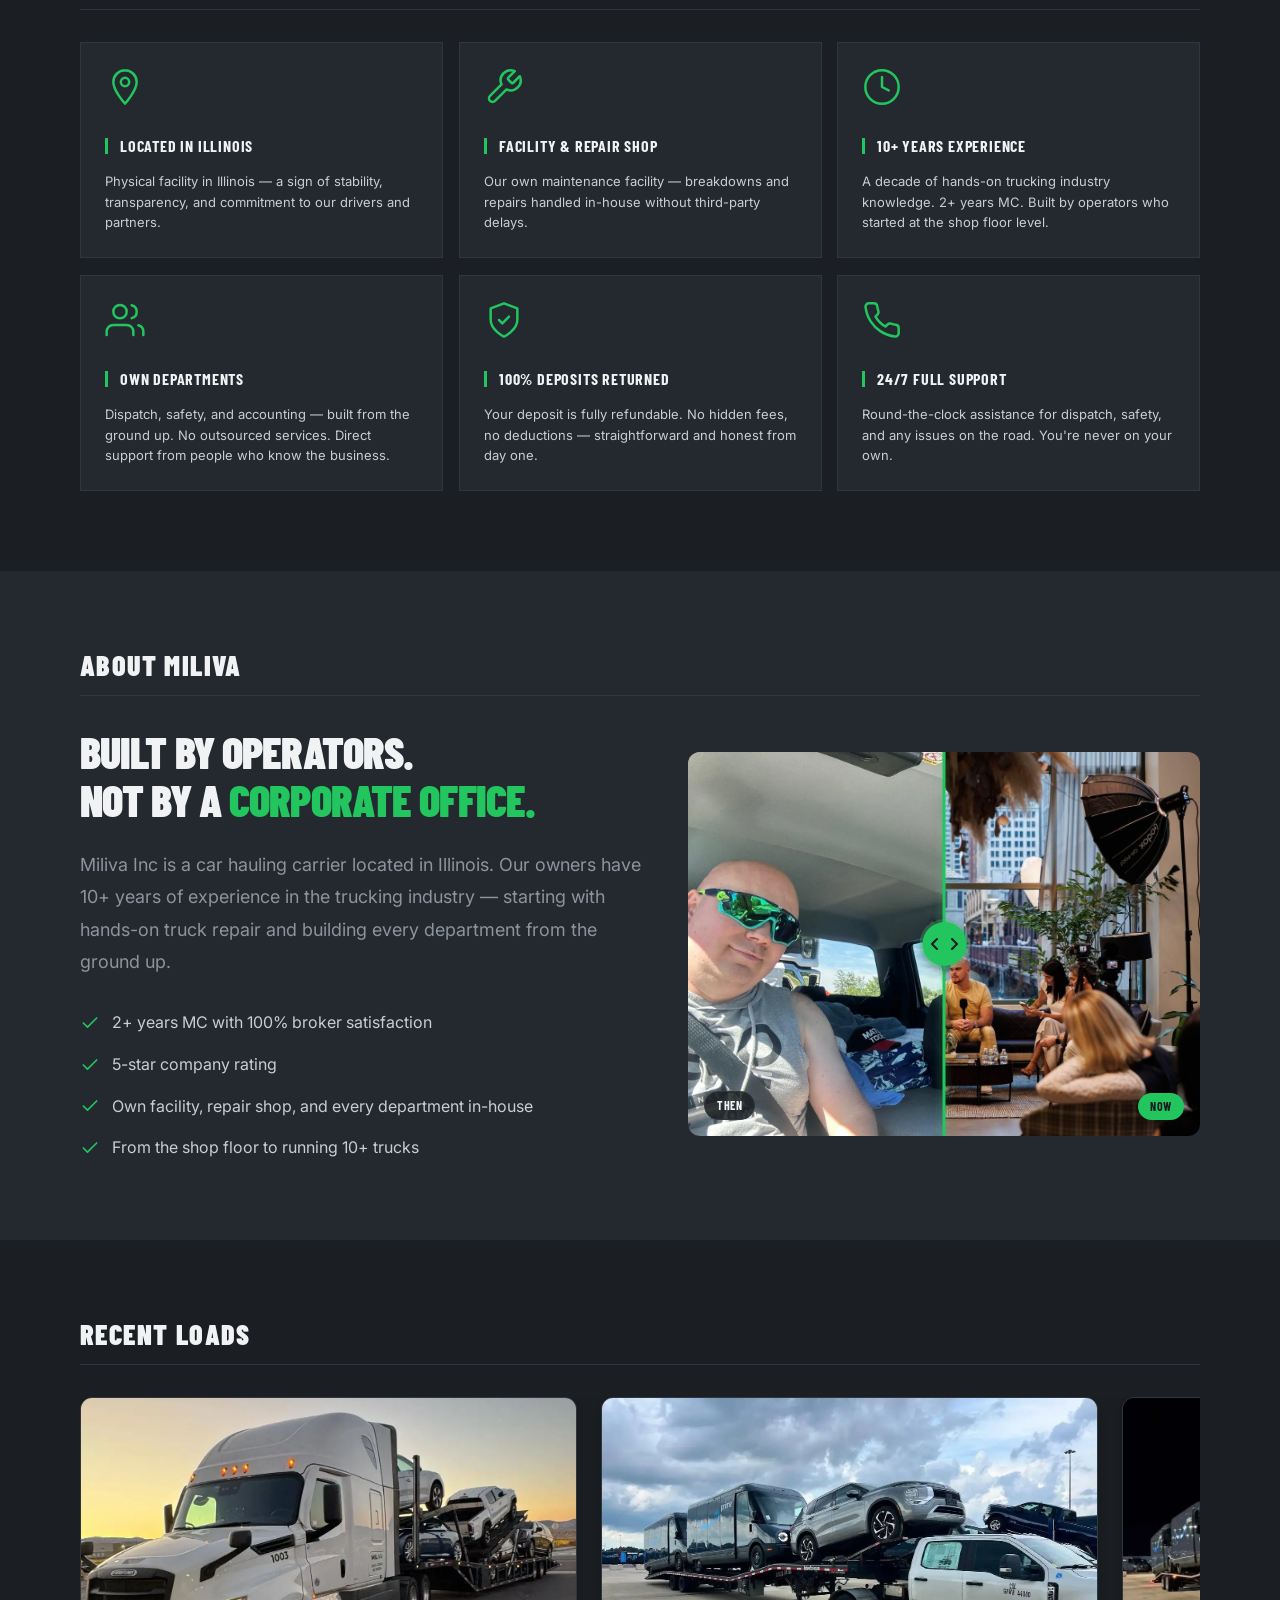
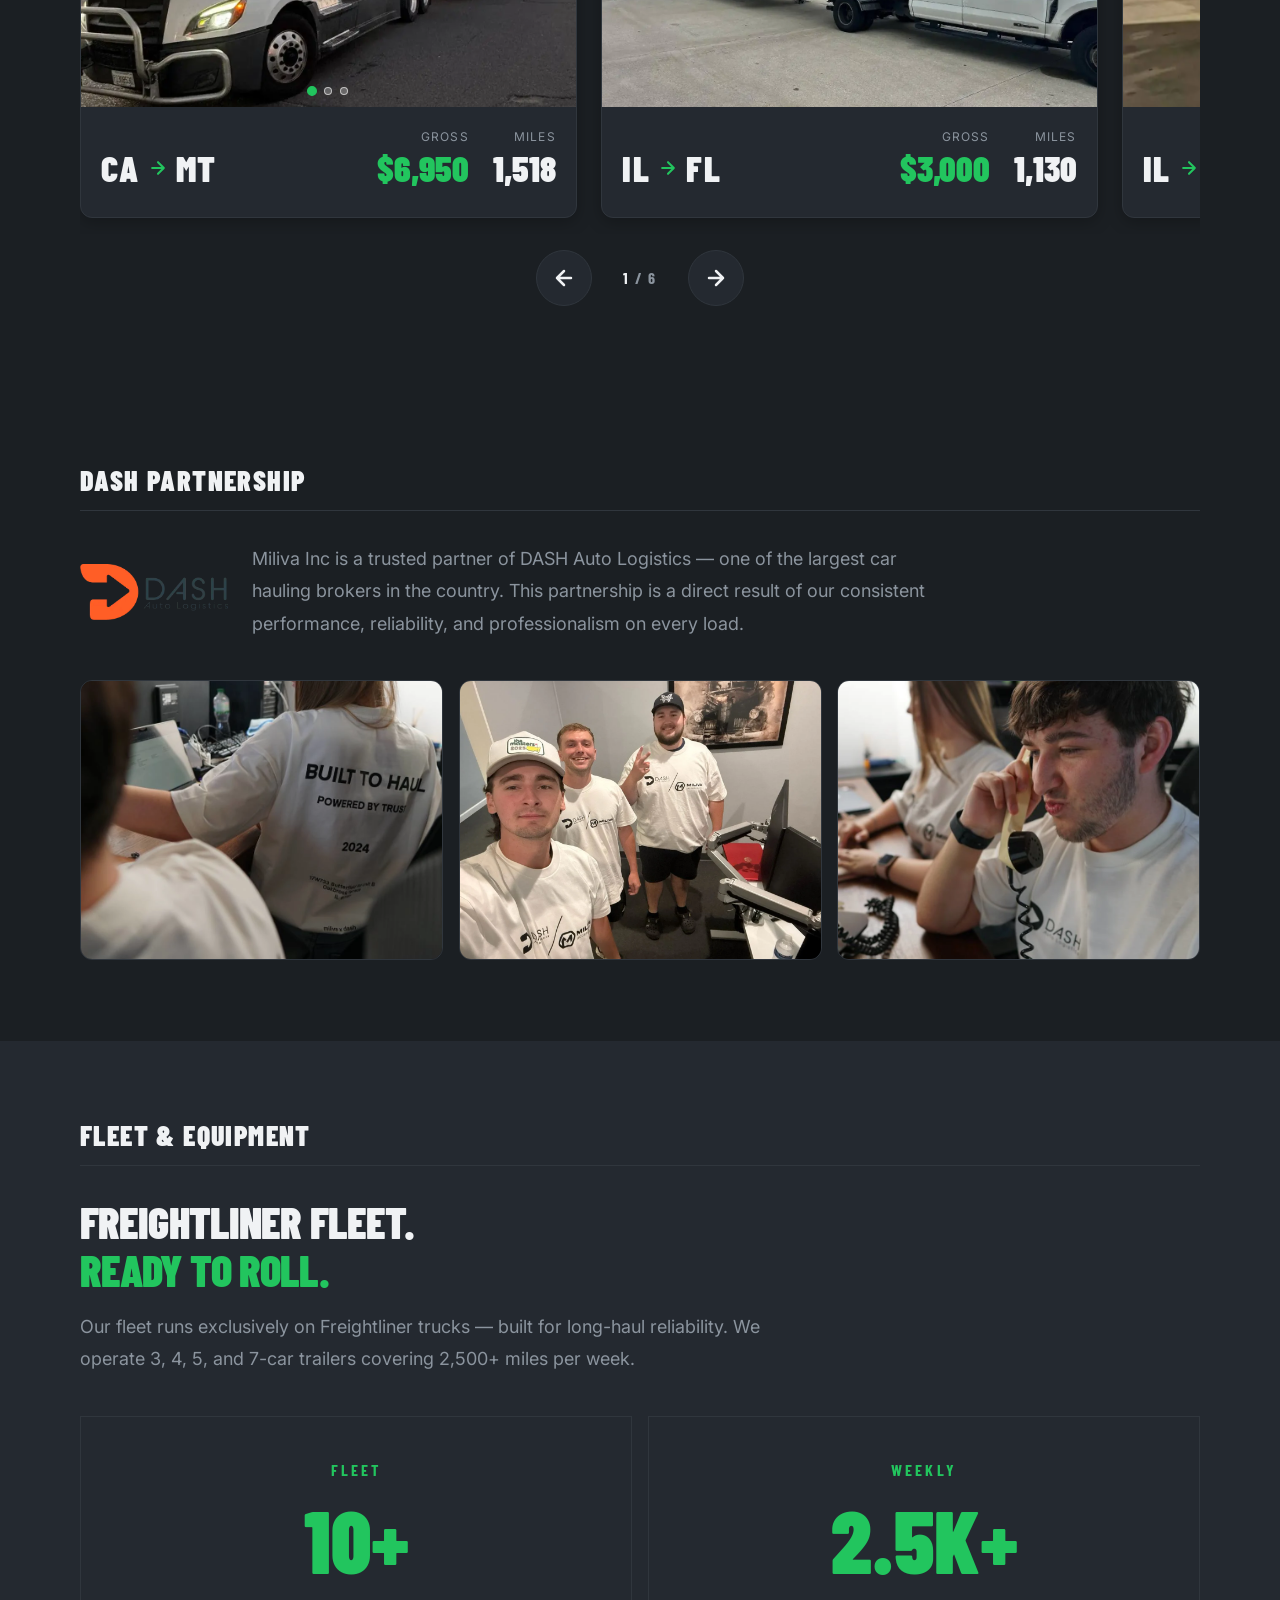
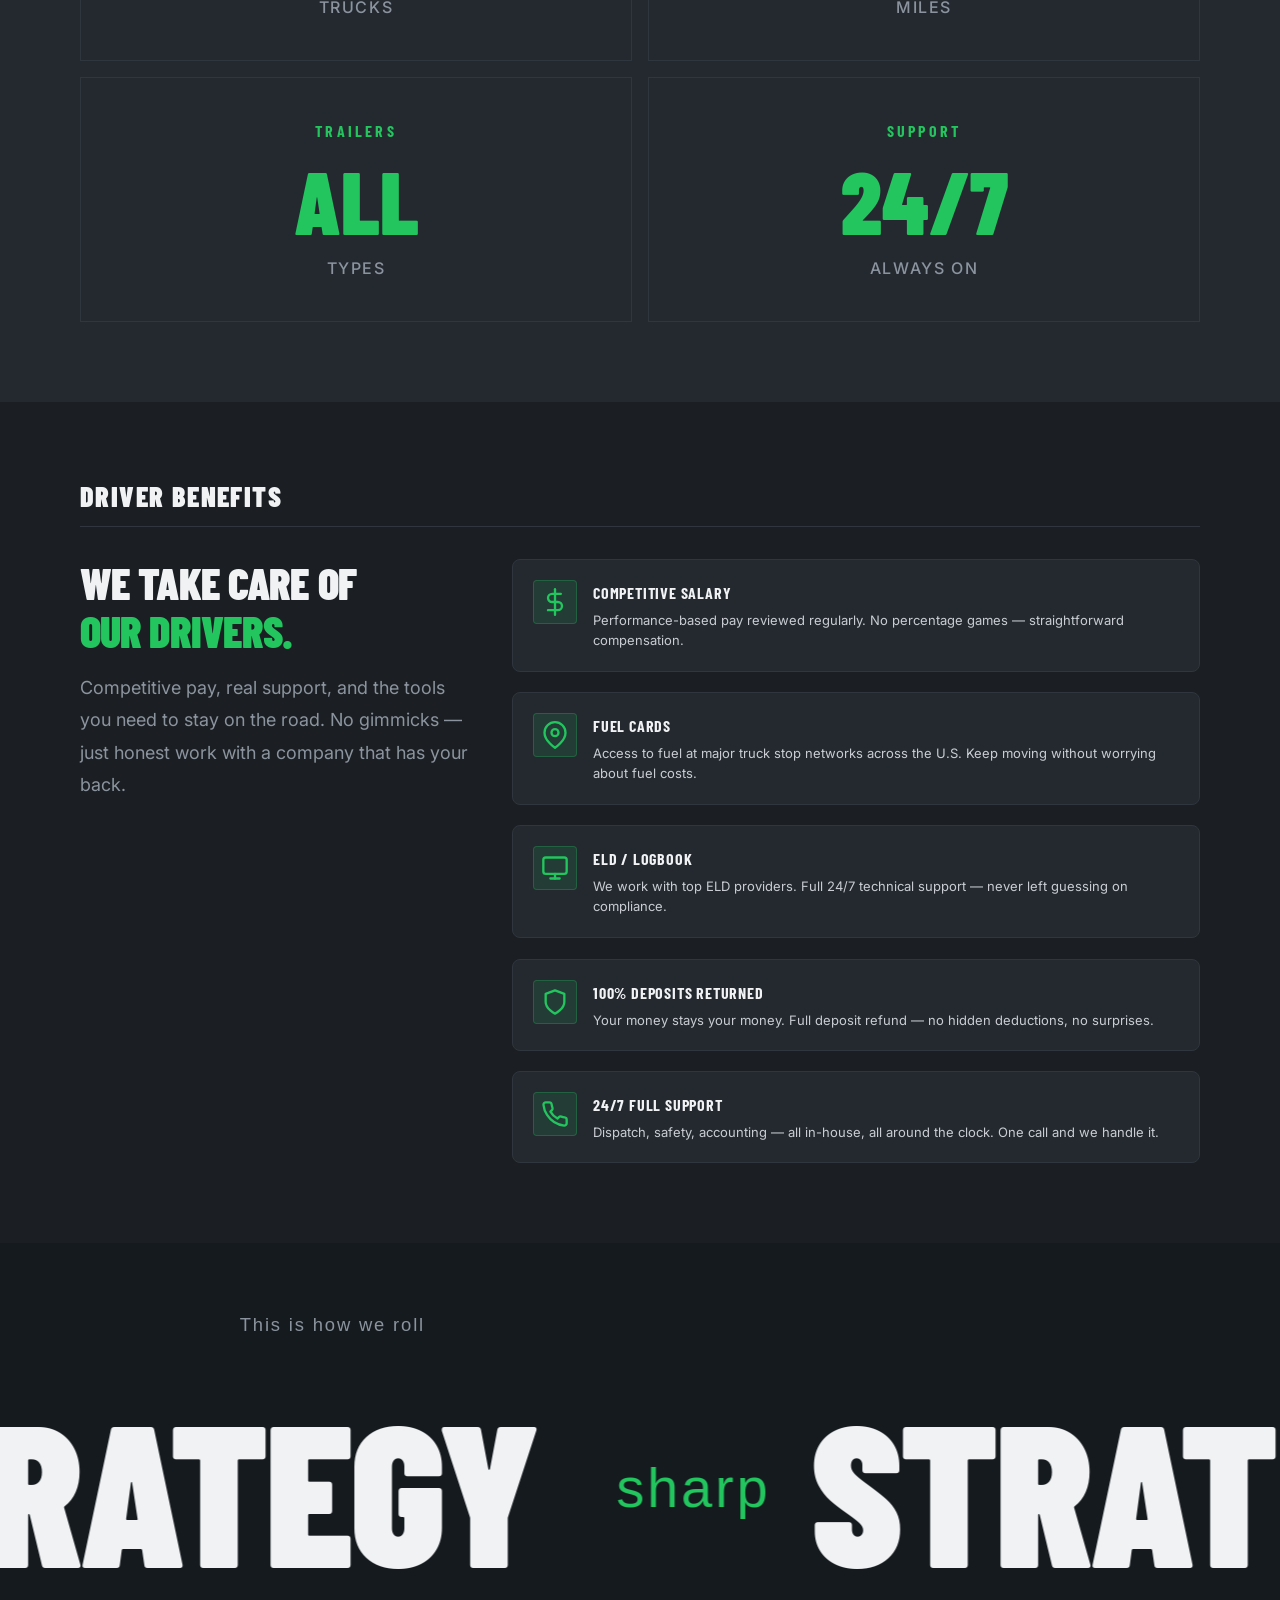
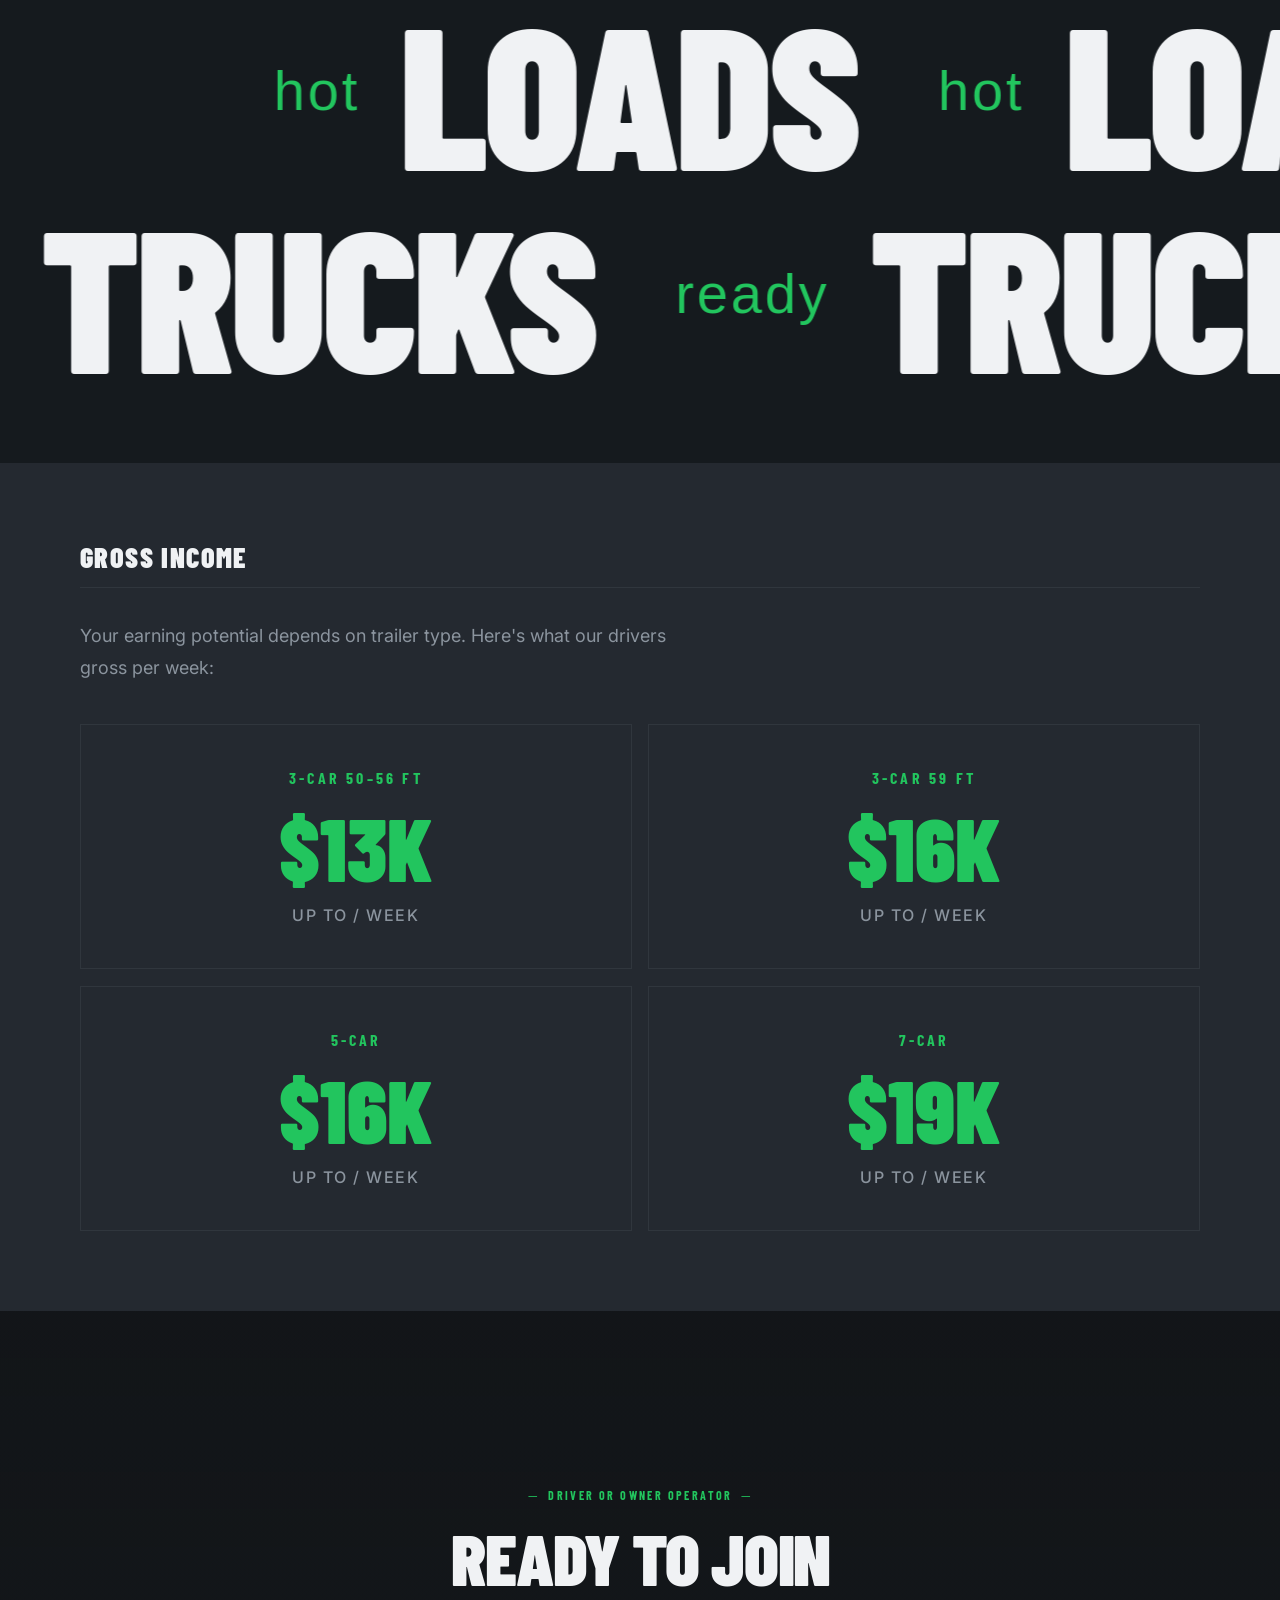
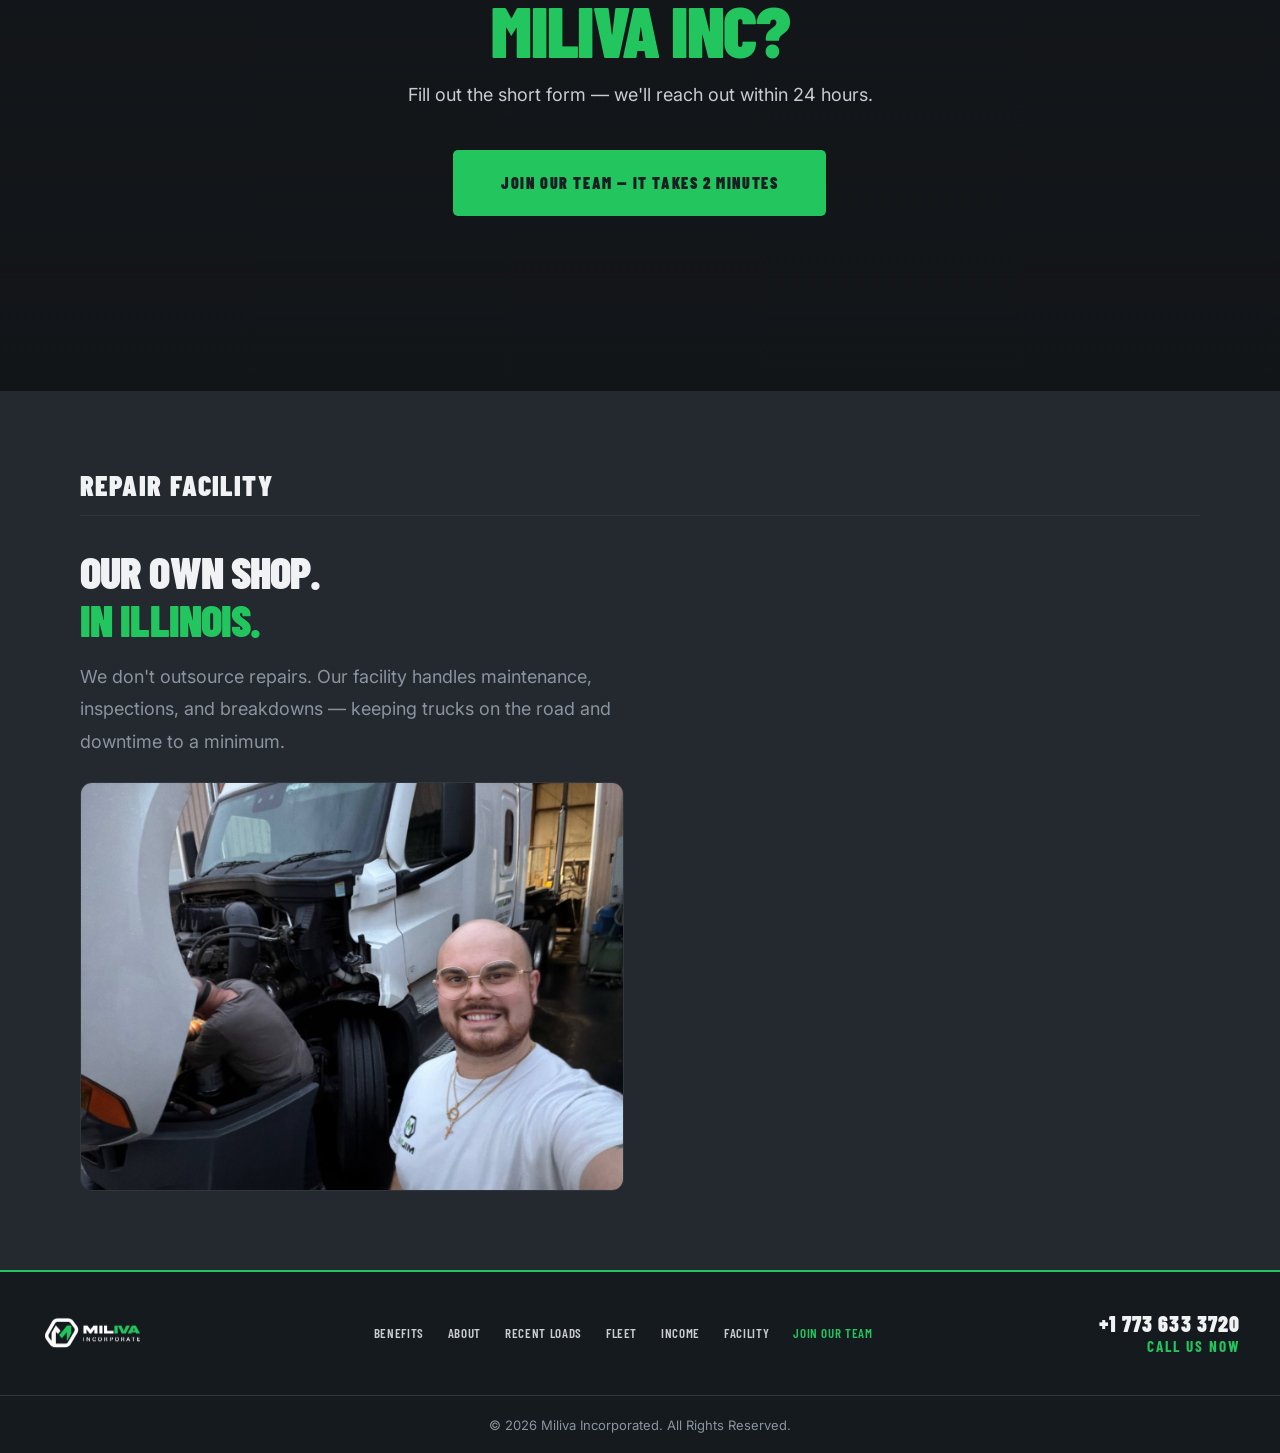
==== commit 988eab36: "Refresh load photos, polish carousel cards, tighten hero stats and footer - Replace all 12 Recent Lo" ====
--- a/index.html
+++ b/index.html
@@ -22,10 +22,10 @@
 <link href="https://fonts.googleapis.com/css2?family=Barlow+Condensed:ital,wght@0,400;0,600;0,700;0,900;1,400&family=Inter:wght@400;500;600&display=swap" rel="stylesheet">
 
 <!-- CSS -->
-<link rel="stylesheet" href="css/variables.css?v=29">
-<link rel="stylesheet" href="css/base.css?v=29">
-<link rel="stylesheet" href="css/components.css?v=29">
-<link rel="stylesheet" href="css/animations.css?v=29">
+<link rel="stylesheet" href="css/variables.css?v=34">
+<link rel="stylesheet" href="css/base.css?v=34">
+<link rel="stylesheet" href="css/components.css?v=34">
+<link rel="stylesheet" href="css/animations.css?v=34">
 </head>
 <body>
 
@@ -39,7 +39,7 @@
   </a>
   <div class="site-header__contact">
     <a href="tel:+17736333720" class="site-header__phone">+1 773 633 3720</a>
-    <div class="eyebrow site-header__cta-label">Call Us Today</div>
+    <div class="eyebrow site-header__cta-label">Call Us Now</div>
   </div>
 </header>
 
@@ -192,7 +192,7 @@
           <svg width="40" height="40" viewBox="0 0 24 24" fill="none" stroke="var(--accent)" stroke-width="1.5" stroke-linecap="round" stroke-linejoin="round"><circle cx="12" cy="12" r="10"/><polyline points="12 6 12 12 16 14"/></svg>
         </div>
         <div class="card__title">10+ Years Experience</div>
-        <div class="card__body">A decade of hands-on trucking industry knowledge. 2 years MC. Built by operators who started at the shop floor level.</div>
+        <div class="card__body">A decade of hands-on trucking industry knowledge. 2+ years MC. Built by operators who started at the shop floor level.</div>
       </div>
 
       <div class="card card--lift reveal" style="--delay: 3">
@@ -240,7 +240,7 @@
         <div class="about-block__details">
           <div class="about-block__detail">
             <svg width="20" height="20" viewBox="0 0 24 24" fill="none" stroke="var(--accent)" stroke-width="2" stroke-linecap="round" stroke-linejoin="round"><polyline points="20 6 9 17 4 12"/></svg>
-            <span>2-year MC with 100% broker satisfaction</span>
+            <span>2+ years MC with 100% broker satisfaction</span>
           </div>
           <div class="about-block__detail">
             <svg width="20" height="20" viewBox="0 0 24 24" fill="none" stroke="var(--accent)" stroke-width="2" stroke-linecap="round" stroke-linejoin="round"><polyline points="20 6 9 17 4 12"/></svg>
@@ -264,7 +264,7 @@
 
           <!-- Before image (top layer, clipped) -->
           <div class="ba-slider__before">
-            <img src="assets/images/owners-before.jpg" alt="Miliva founder as a truck driver in the early days" loading="lazy">
+            <img src="assets/images/owners-before.webp" alt="Miliva owners in the cab during their early driving days" loading="lazy">
           </div>
 
           <!-- Labels -->
@@ -547,7 +547,7 @@
           </div>
           <div class="card card--stat card--stat-lg card--lift">
             <div class="eyebrow">Trailers</div>
-            <div class="stat-number">4</div>
+            <div class="stat-number">ALL</div>
             <div class="stat-label">Types</div>
           </div>
           <div class="card card--stat card--stat-lg card--lift">
@@ -771,7 +771,6 @@
       <a href="/">
         <img class="site-footer__logo" src="assets/images/miliva-logo.png" alt="Miliva Inc">
       </a>
-      <p class="site-footer__tagline caption">Built to Haul — Powered by Trust</p>
     </div>
     <nav class="site-footer__nav" aria-label="Footer navigation">
       <a href="#benefits" class="site-footer__link">Benefits</a>
@@ -782,9 +781,9 @@
       <a href="#facility" class="site-footer__link">Facility</a>
       <a href="https://forms.gle/PKBgkFvm8MaaaSSQ9" target="_blank" rel="noopener noreferrer" class="site-footer__link site-footer__link--accent">Join Our Team</a>
     </nav>
-    <div class="site-footer__contact-block">
-      <a href="tel:+17736333720" class="site-footer__phone">+1 773 633 3720</a>
-      <div class="eyebrow" style="font-size: 0.7rem; margin-top: 2px;">Illinois, USA</div>
+    <div class="site-header__contact">
+      <a href="tel:+17736333720" class="site-header__phone">+1 773 633 3720</a>
+      <div class="eyebrow site-header__cta-label">Call Us Now</div>
     </div>
   </div>
   <div class="site-footer__bottom">
@@ -805,6 +804,6 @@
 
 
 <!-- JS -->
-<script src="js/main.js?v=29"></script>
+<script src="js/main.js?v=34"></script>
 </body>
 </html>
--- a/css/components.css
+++ b/css/components.css
@@ -837,6 +837,7 @@
   line-height: 1.1;
   text-decoration: none;
   display: block;
+  white-space: nowrap;
 }
 
 .site-header__phone:hover {
@@ -1029,14 +1030,14 @@
     margin-bottom: var(--space-10);
   }
 
-  /* Right column — stat cards stacked vertically */
+  /* Right column — stat cards stacked vertically (compact) */
   .hero__stats {
     display: flex;
     flex-direction: column;
-    gap: var(--space-3);
+    gap: var(--space-2);
     margin-top: 0;
     flex-shrink: 0;
-    width: 200px;
+    width: 168px;
     position: relative;
     z-index: 2;
   }
@@ -1047,7 +1048,7 @@
     -webkit-backdrop-filter: blur(16px);
     border: 1px solid rgba(240, 242, 244, 0.12);
     border-radius: var(--radius-lg);
-    padding: var(--space-5) var(--space-6);
+    padding: var(--space-3) var(--space-4);
     box-shadow: 0 4px 16px rgba(0, 0, 0, 0.2);
     transition:
       background var(--duration-base) var(--ease-out),
@@ -1062,7 +1063,11 @@
   }
 
   .hero__stat .stat-number {
-    font-size: var(--text-stat);
+    font-size: var(--text-h2);
+  }
+
+  .hero__stat .stat-label {
+    font-size: var(--text-xs);
   }
 }
 
@@ -1072,7 +1077,7 @@
   }
 
   .hero__stats {
-    width: 220px;
+    width: 184px;
   }
 }
 
@@ -1284,28 +1289,39 @@
   -webkit-overflow-scrolling: touch;
   scroll-behavior: smooth;
   scrollbar-width: none;
-  gap: var(--space-3);
-  padding-bottom: var(--space-2);
+  gap: var(--space-6);
+  padding-bottom: var(--space-4);
+  padding-right: var(--space-4);
 }
 
 .loads-carousel__track::-webkit-scrollbar {
   display: none;
 }
 
-/* Individual slide */
+/* Individual slide — full card treatment (Approach 3)
+   Each load is a contained card with background, border,
+   and shadow so adjacent loads never visually merge while
+   scrolling horizontally. */
 .load-slide {
   flex: 0 0 85%;
   min-width: 0;
   scroll-snap-align: start;
-}
-
-/* Image gallery area */
+  background: var(--bg-surface);
+  border: 1px solid var(--border);
+  border-radius: var(--radius-lg);
+  box-shadow: 0 4px 16px rgba(0, 0, 0, 0.25);
+  overflow: hidden;
+  display: flex;
+  flex-direction: column;
+}
+
+/* Image gallery area — sits at the top of the card with
+   matching top radius; no margin since the card already
+   encloses it. */
 .load-slide__gallery {
   position: relative;
-  border-radius: var(--radius-lg);
   overflow: hidden;
-  background: var(--bg-surface);
-  margin-bottom: var(--space-4);
+  background: var(--bg-elevated);
 }
 
 .load-slide__img-wrap {
@@ -1356,13 +1372,14 @@
   background: rgba(255, 255, 255, 0.5);
 }
 
-/* Load info bar */
+/* Load info bar — sits inside the card with proper internal
+   padding so the content breathes within the card boundary. */
 .load-slide__info {
   display: flex;
   align-items: last baseline;
   justify-content: space-between;
-  gap: var(--space-3);
-  padding: var(--space-4) var(--space-2);
+  gap: var(--space-4);
+  padding: var(--space-5);
 }
 
 .load-slide__route {
@@ -1833,18 +1850,12 @@
 
 .site-footer__brand {
   display: flex;
-  flex-direction: column;
-  gap: var(--space-2);
+  align-items: center;
 }
 
 .site-footer__logo {
   height: 36px;
   width: auto;
-}
-
-.site-footer__tagline {
-  color: var(--text-muted);
-  margin: 0;
 }
 
 .site-footer__nav {
@@ -1876,10 +1887,6 @@
   color: var(--accent-hover);
 }
 
-.site-footer__contact-block {
-  text-align: left;
-}
-
 .site-footer__bottom {
   border-top: 1px solid var(--border);
   padding: var(--space-4) var(--content-padding);
@@ -1889,16 +1896,7 @@
 @media (min-width: 768px) {
   .site-footer__top {
     flex-direction: row;
-    align-items: flex-start;
+    align-items: center;
     justify-content: space-between;
   }
-
-  .site-footer__nav {
-    flex-direction: column;
-    gap: var(--space-3);
-  }
-
-  .site-footer__contact-block {
-    text-align: right;
-  }
-}
+}
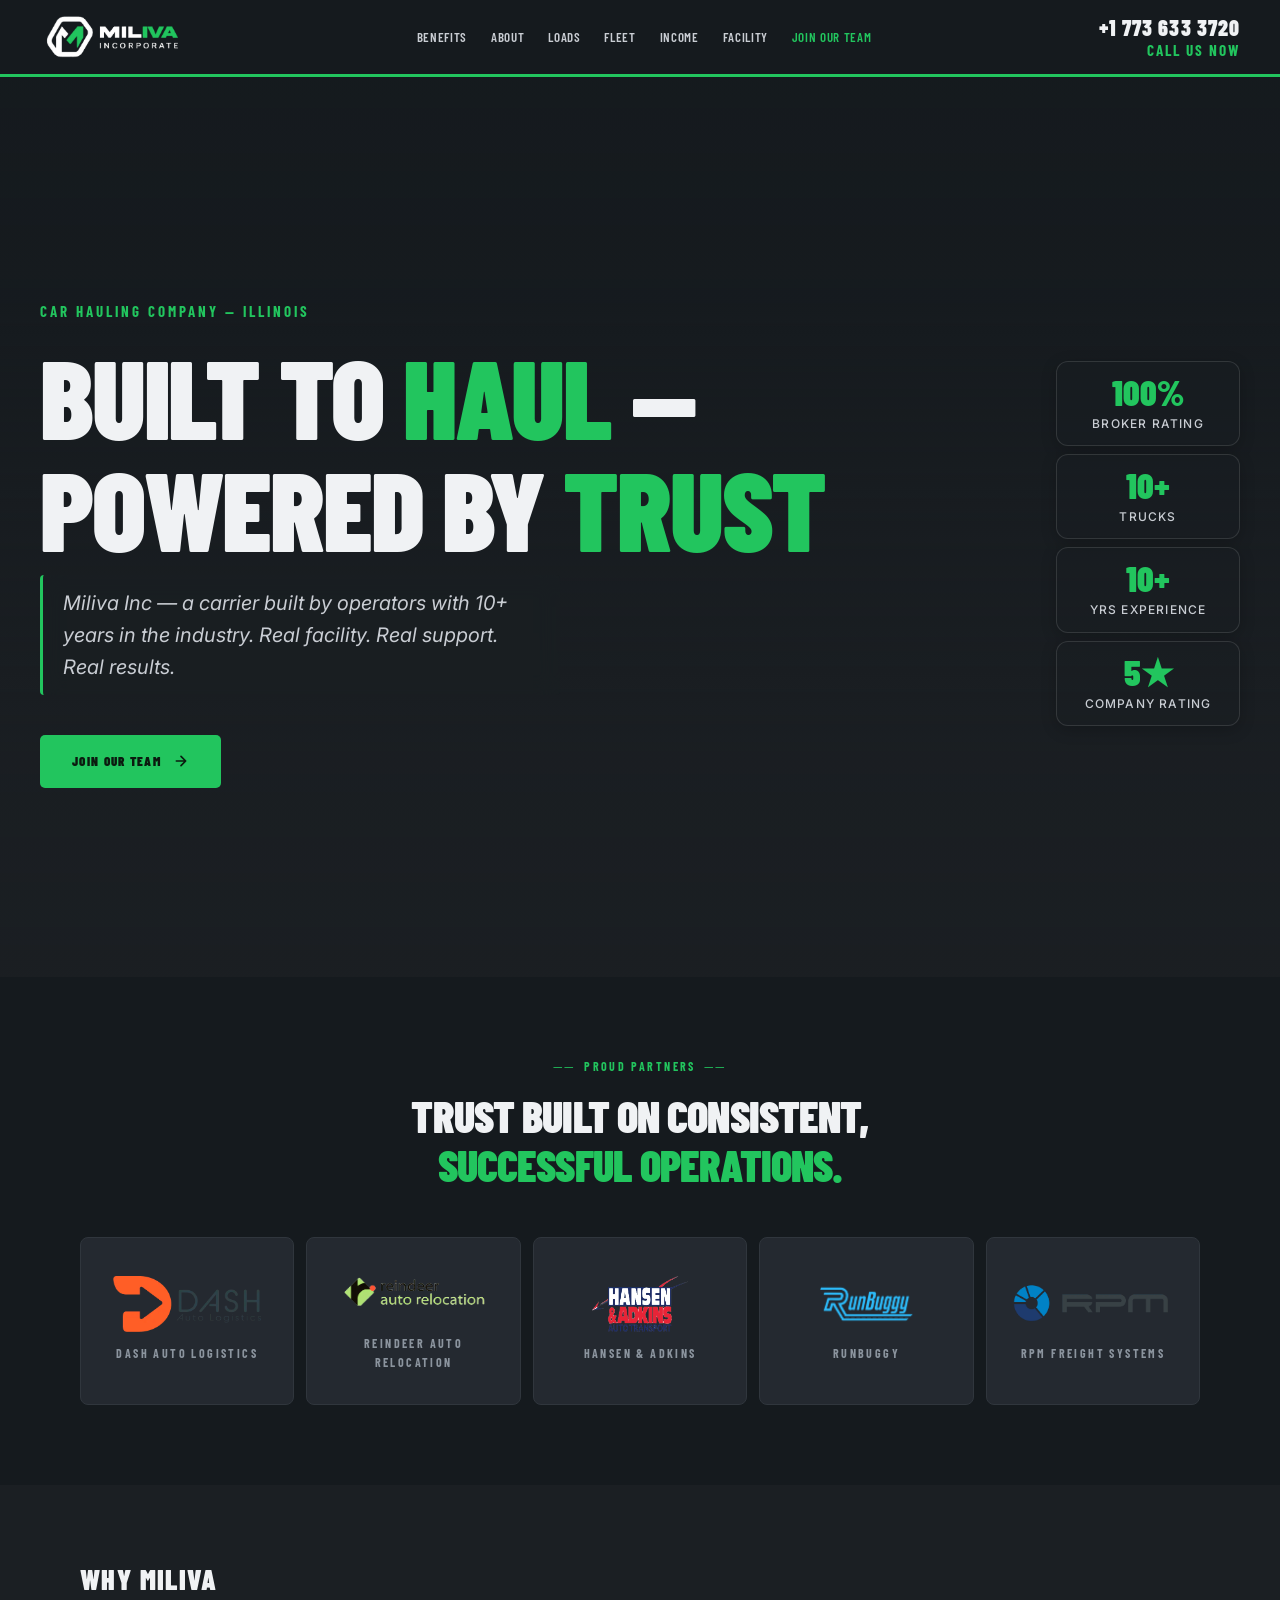
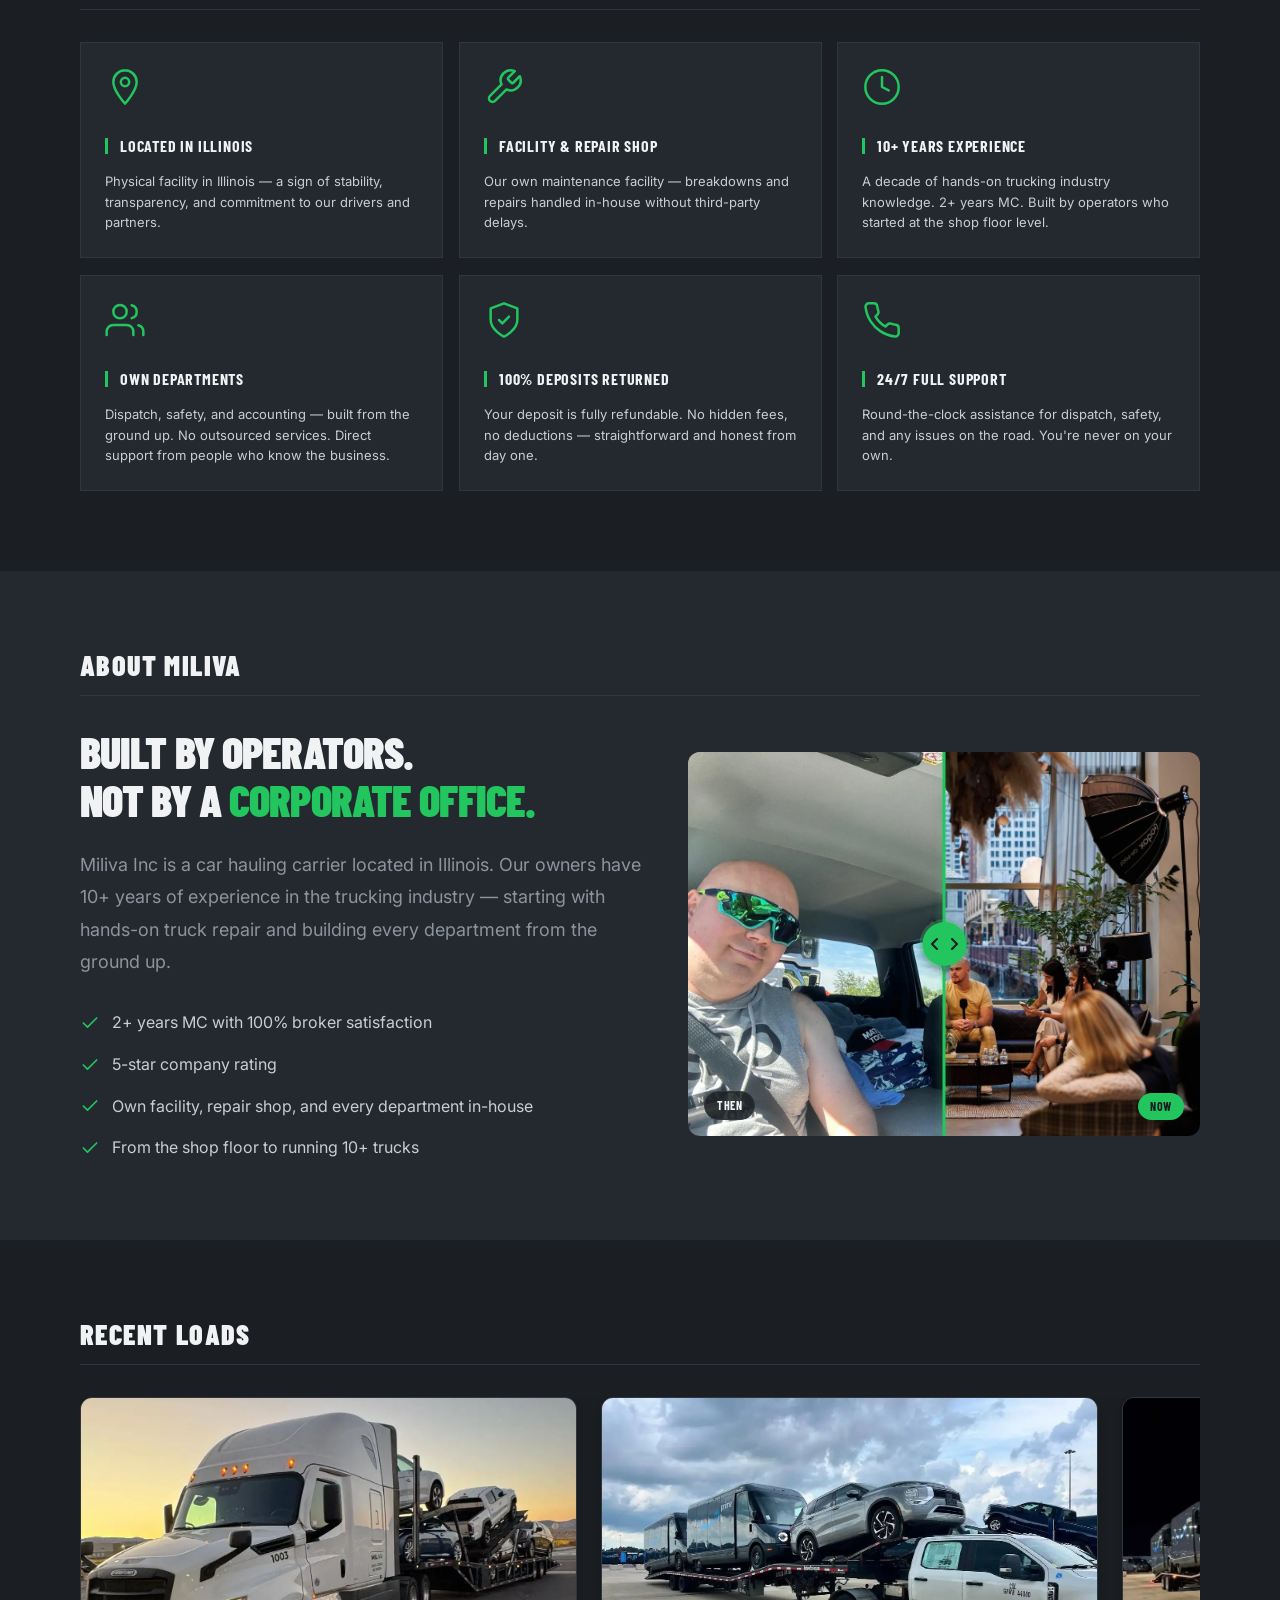
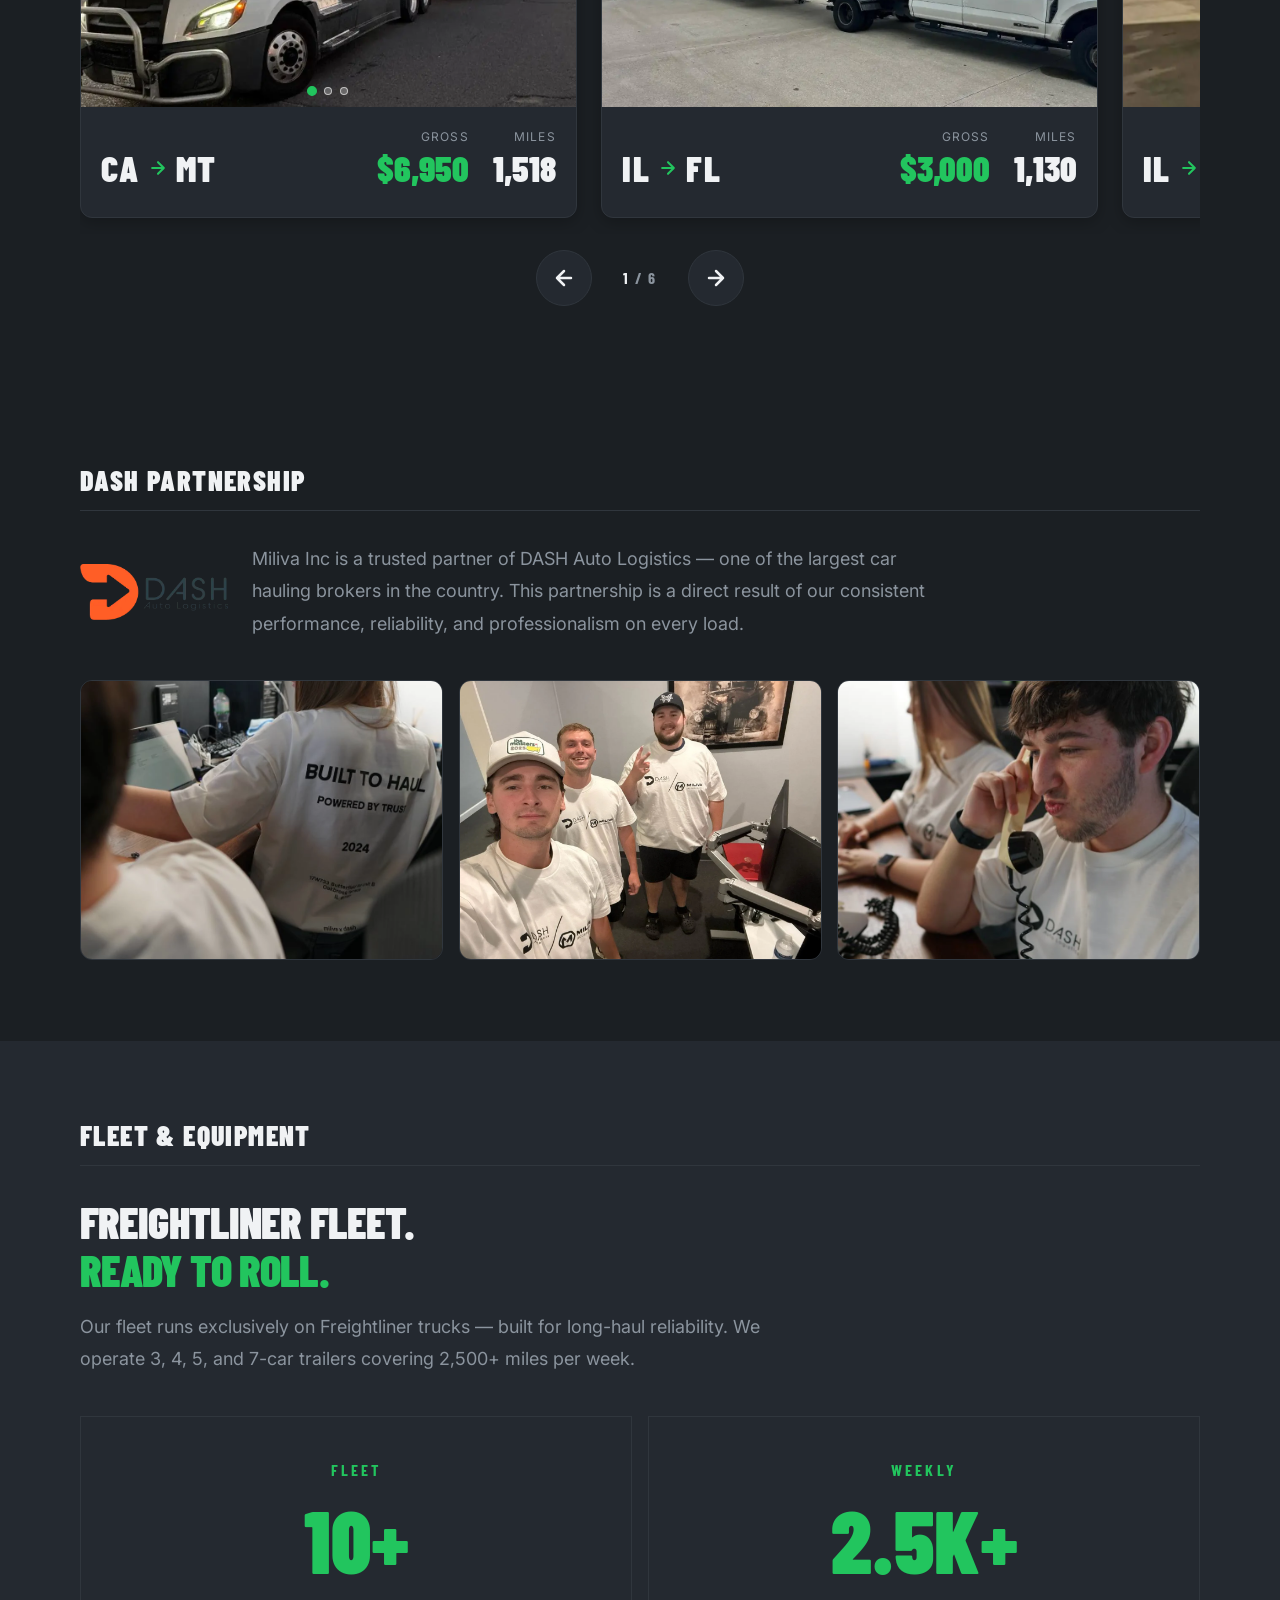
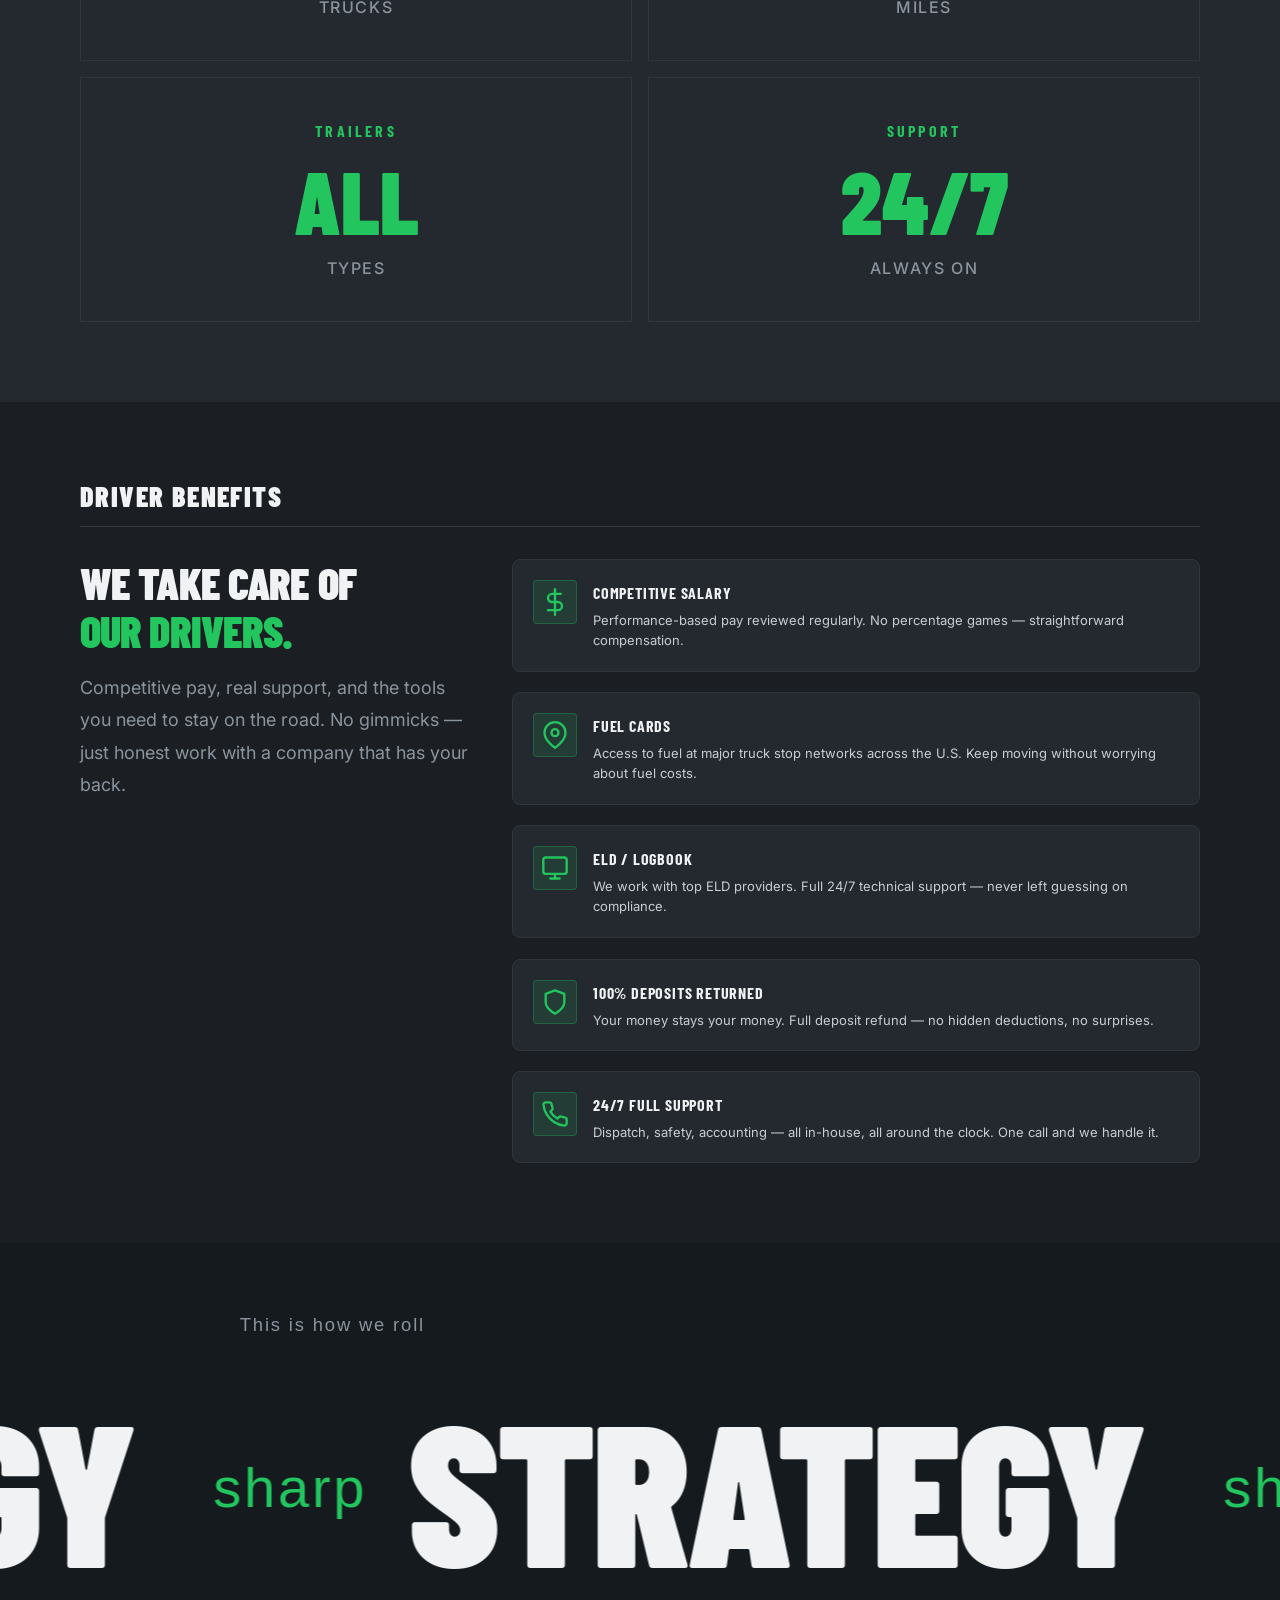
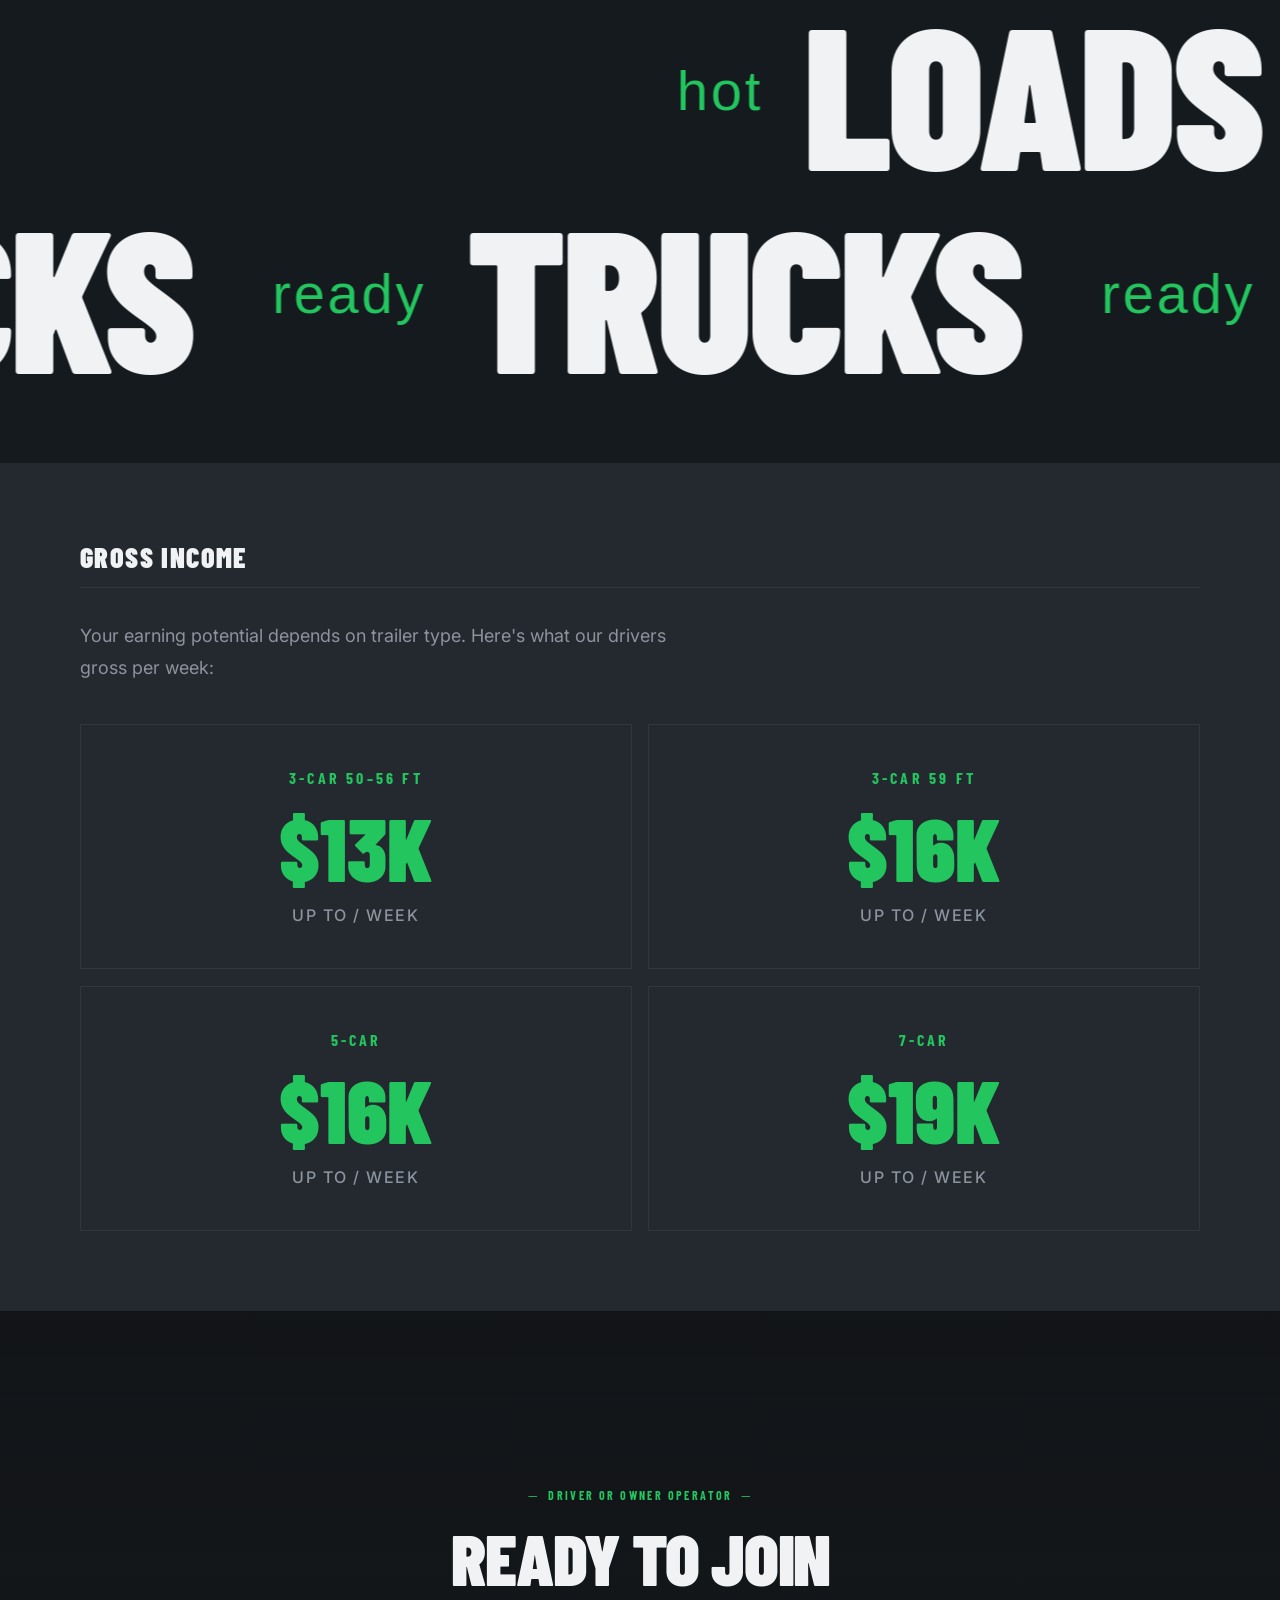
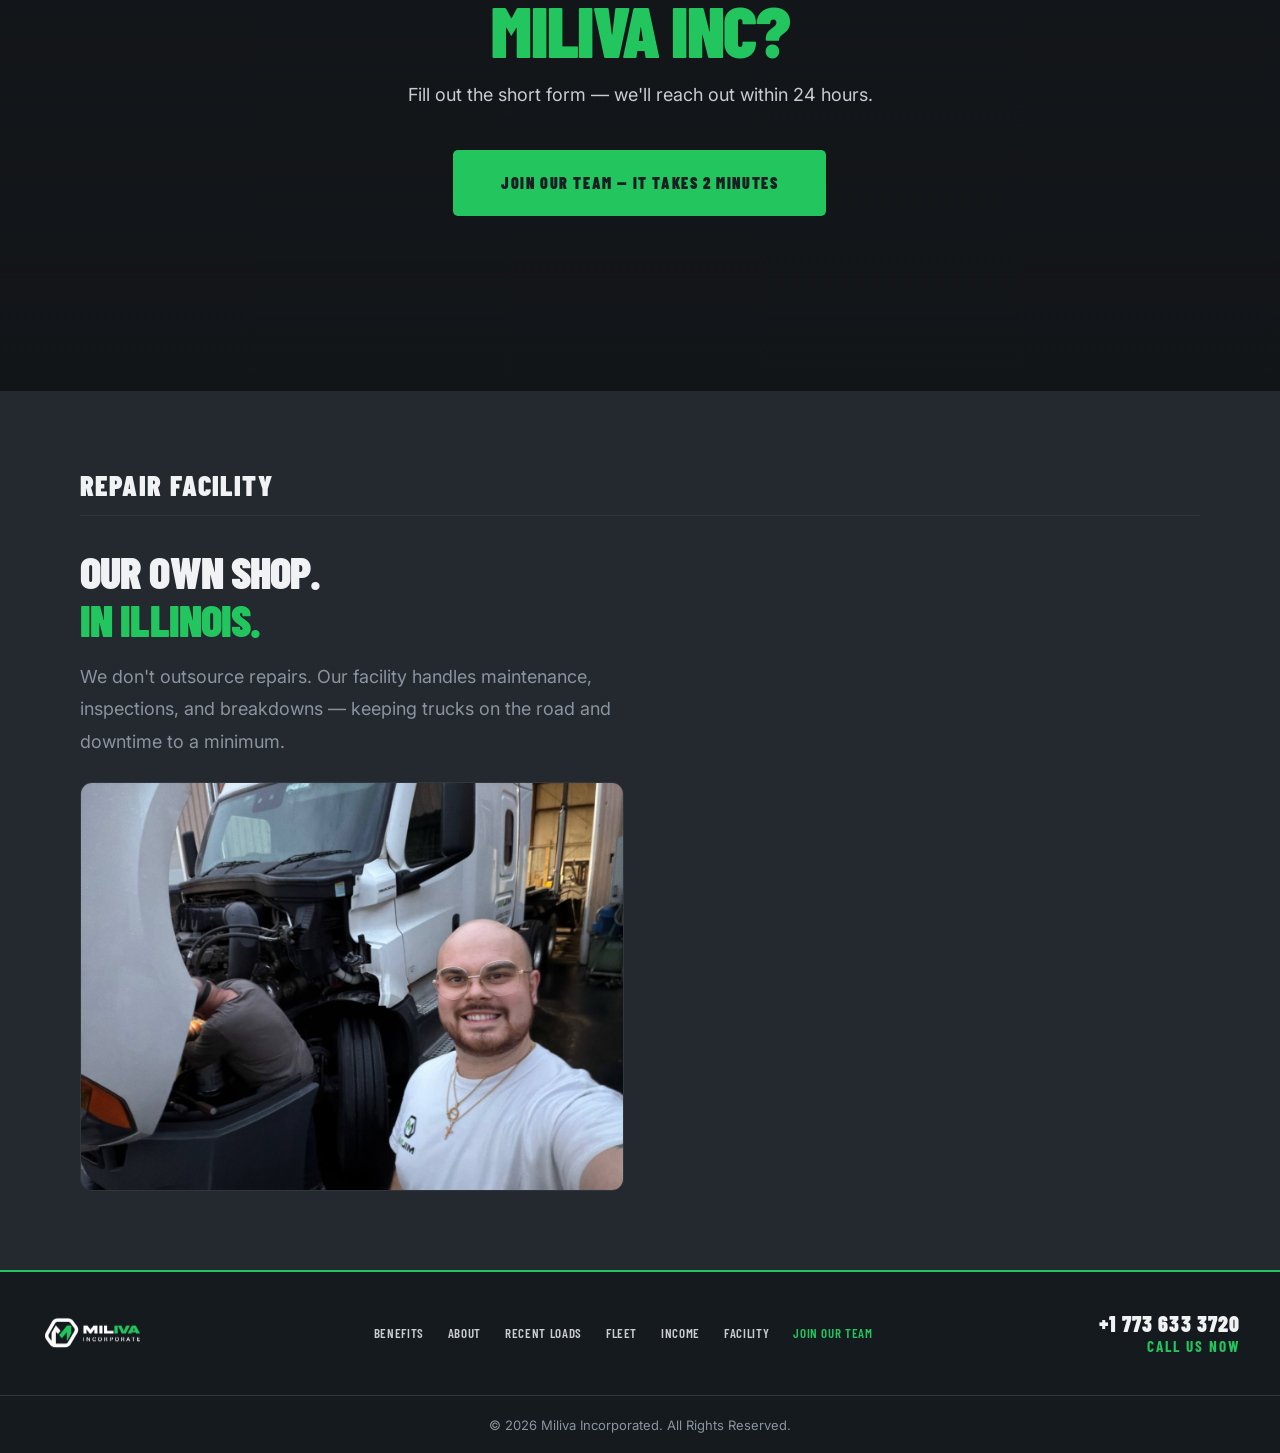
==== commit 1235eea3: "Add desktop header navigation with anchor smooth-scroll - Add inline horizontal nav (Benefits, About" ====
--- a/index.html
+++ b/index.html
@@ -22,10 +22,10 @@
 <link href="https://fonts.googleapis.com/css2?family=Barlow+Condensed:ital,wght@0,400;0,600;0,700;0,900;1,400&family=Inter:wght@400;500;600&display=swap" rel="stylesheet">
 
 <!-- CSS -->
-<link rel="stylesheet" href="css/variables.css?v=34">
-<link rel="stylesheet" href="css/base.css?v=34">
-<link rel="stylesheet" href="css/components.css?v=34">
-<link rel="stylesheet" href="css/animations.css?v=34">
+<link rel="stylesheet" href="css/variables.css?v=36">
+<link rel="stylesheet" href="css/base.css?v=36">
+<link rel="stylesheet" href="css/components.css?v=36">
+<link rel="stylesheet" href="css/animations.css?v=36">
 </head>
 <body>
 
@@ -34,9 +34,20 @@
      HEADER
      ════════════════════════════════════════════════════════ -->
 <header class="site-header">
-  <a href="/">
+  <a href="/" class="site-header__brand">
     <img class="site-header__logo" src="assets/images/miliva-logo.png" alt="Miliva Inc — Car Hauling Carrier">
   </a>
+
+  <nav class="site-header__nav" aria-label="Primary navigation">
+    <a href="#benefits" class="site-header__link">Benefits</a>
+    <a href="#about" class="site-header__link">About</a>
+    <a href="#recent-loads" class="site-header__link">Loads</a>
+    <a href="#fleet" class="site-header__link">Fleet</a>
+    <a href="#income" class="site-header__link">Income</a>
+    <a href="#facility" class="site-header__link">Facility</a>
+    <a href="https://forms.gle/PKBgkFvm8MaaaSSQ9" target="_blank" rel="noopener noreferrer" class="site-header__link site-header__link--accent">Join Our Team</a>
+  </nav>
+
   <div class="site-header__contact">
     <a href="tel:+17736333720" class="site-header__phone">+1 773 633 3720</a>
     <div class="eyebrow site-header__cta-label">Call Us Now</div>
@@ -804,6 +815,6 @@
 
 
 <!-- JS -->
-<script src="js/main.js?v=34"></script>
+<script src="js/main.js?v=36"></script>
 </body>
 </html>
--- a/css/base.css
+++ b/css/base.css
@@ -13,6 +13,7 @@
 
 html {
   scroll-behavior: smooth;
+  scroll-padding-top: 90px; /* offset for sticky header */
   -webkit-text-size-adjust: 100%;
 }
 
--- a/css/components.css
+++ b/css/components.css
@@ -814,11 +814,18 @@
   display: flex;
   align-items: center;
   justify-content: space-between;
+  gap: var(--space-4);
   position: sticky;
   top: 0;
   z-index: var(--z-sticky);
 }
 
+.site-header__brand {
+  display: flex;
+  align-items: center;
+  flex-shrink: 0;
+}
+
 .site-header__logo {
   height: 50px;
   width: auto;
@@ -826,6 +833,7 @@
 
 .site-header__contact {
   text-align: right;
+  flex-shrink: 0;
 }
 
 .site-header__phone {
@@ -849,6 +857,77 @@
   font-size: 0.95rem;
   letter-spacing: 0.13em;
   line-height: 1.1;
+}
+
+/* ── Primary navigation ──
+   Hidden on mobile (the existing mobile header stays untouched).
+   Desktop (≥1024px): inline horizontal row between brand and contact.
+*/
+.site-header__nav {
+  display: none;
+}
+
+.site-header__link {
+  font-family: var(--font-heading);
+  font-weight: var(--weight-semibold);
+  color: var(--text-body);
+  text-decoration: none;
+  text-transform: uppercase;
+  letter-spacing: var(--tracking-wide);
+  transition: color var(--duration-fast) var(--ease-out);
+}
+
+.site-header__link:hover,
+.site-header__link:focus-visible {
+  color: var(--accent);
+}
+
+.site-header__link--accent {
+  color: var(--accent);
+}
+
+.site-header__link--accent:hover,
+.site-header__link--accent:focus-visible {
+  color: var(--accent-hover);
+}
+
+@media (min-width: 1024px) {
+  .site-header__nav {
+    display: flex;
+    flex-direction: row;
+    align-items: center;
+    gap: var(--space-6);
+    flex: 1;
+    justify-content: center;
+  }
+
+  .site-header__link {
+    font-size: var(--text-sm);
+    position: relative;
+  }
+
+  /* Subtle accent underline on hover/focus for desktop links */
+  .site-header__link::after {
+    content: '';
+    position: absolute;
+    left: 0;
+    right: 0;
+    bottom: -6px;
+    height: 2px;
+    background: var(--accent);
+    transform: scaleX(0);
+    transform-origin: center;
+    transition: transform var(--duration-base) var(--ease-out);
+  }
+
+  .site-header__link:hover::after,
+  .site-header__link:focus-visible::after {
+    transform: scaleX(1);
+  }
+
+  .site-header__link--accent::after {
+    background: var(--accent-hover);
+  }
 }
 
 
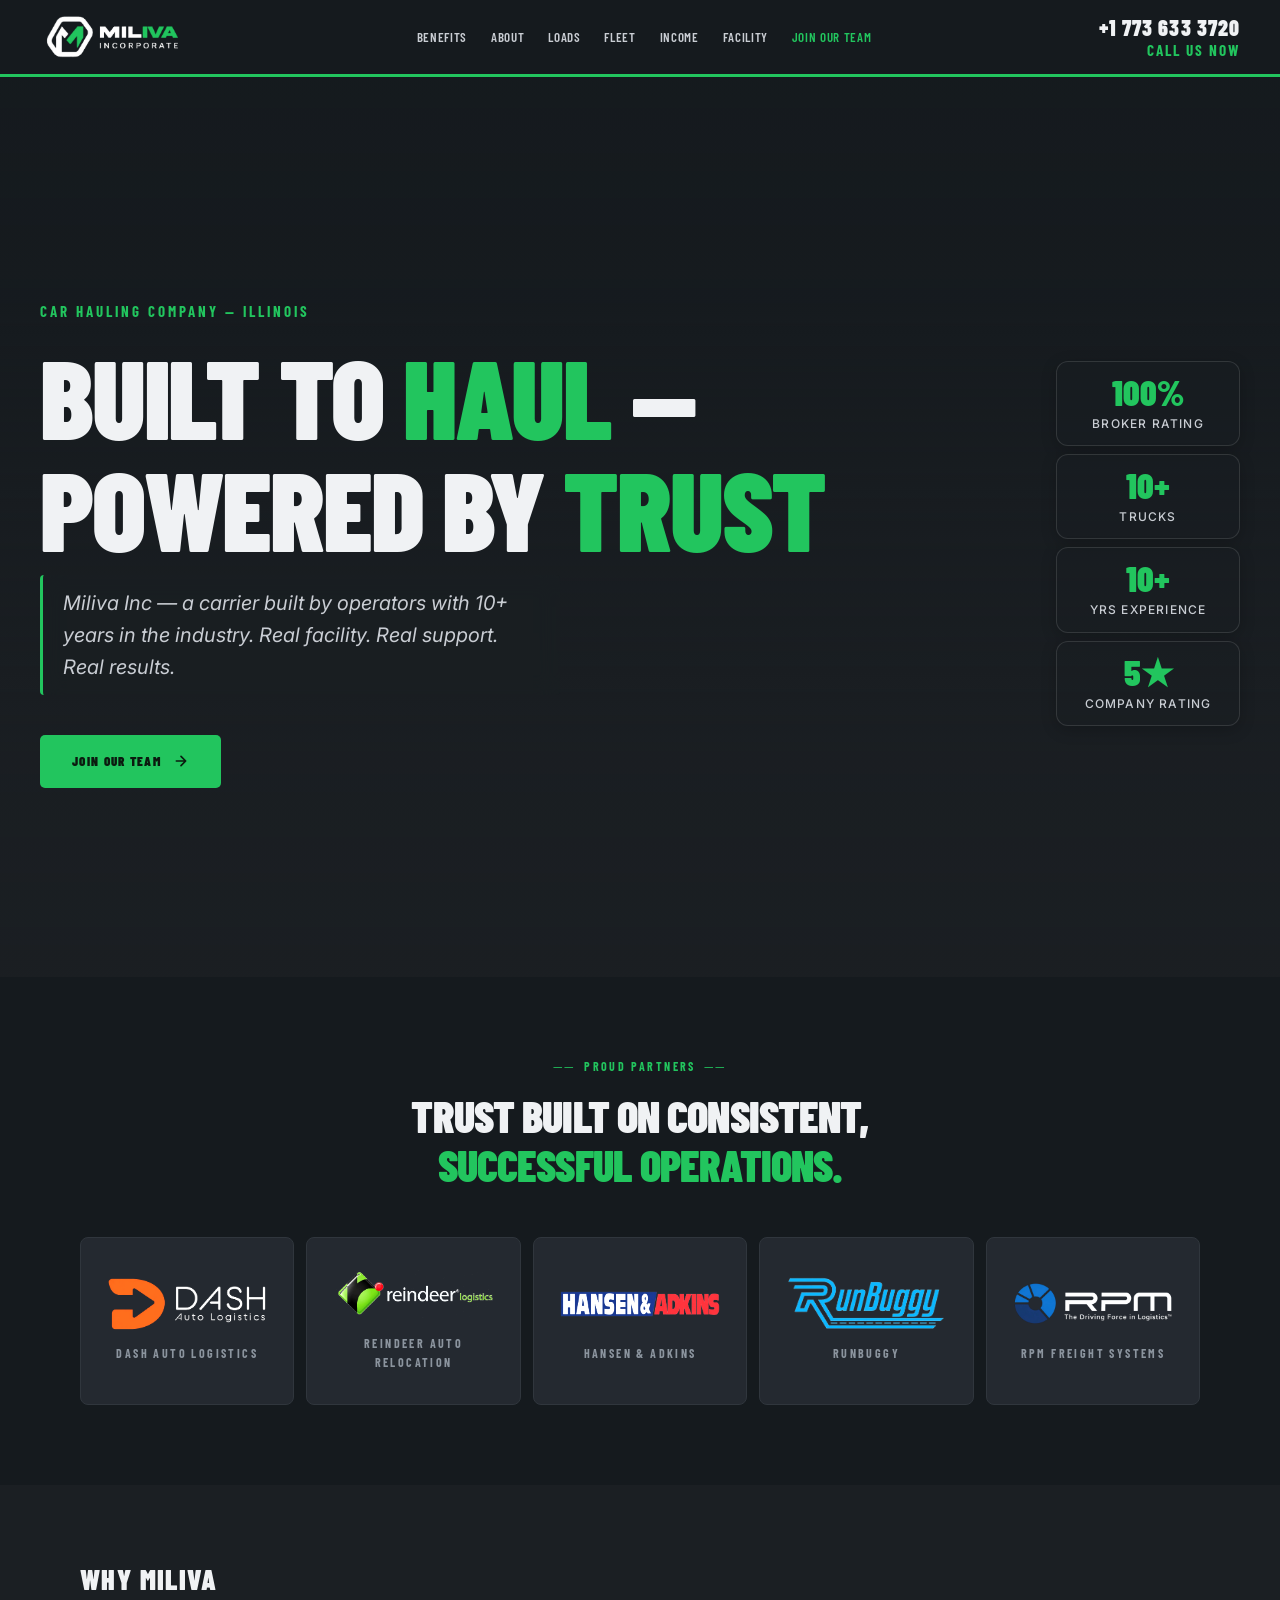
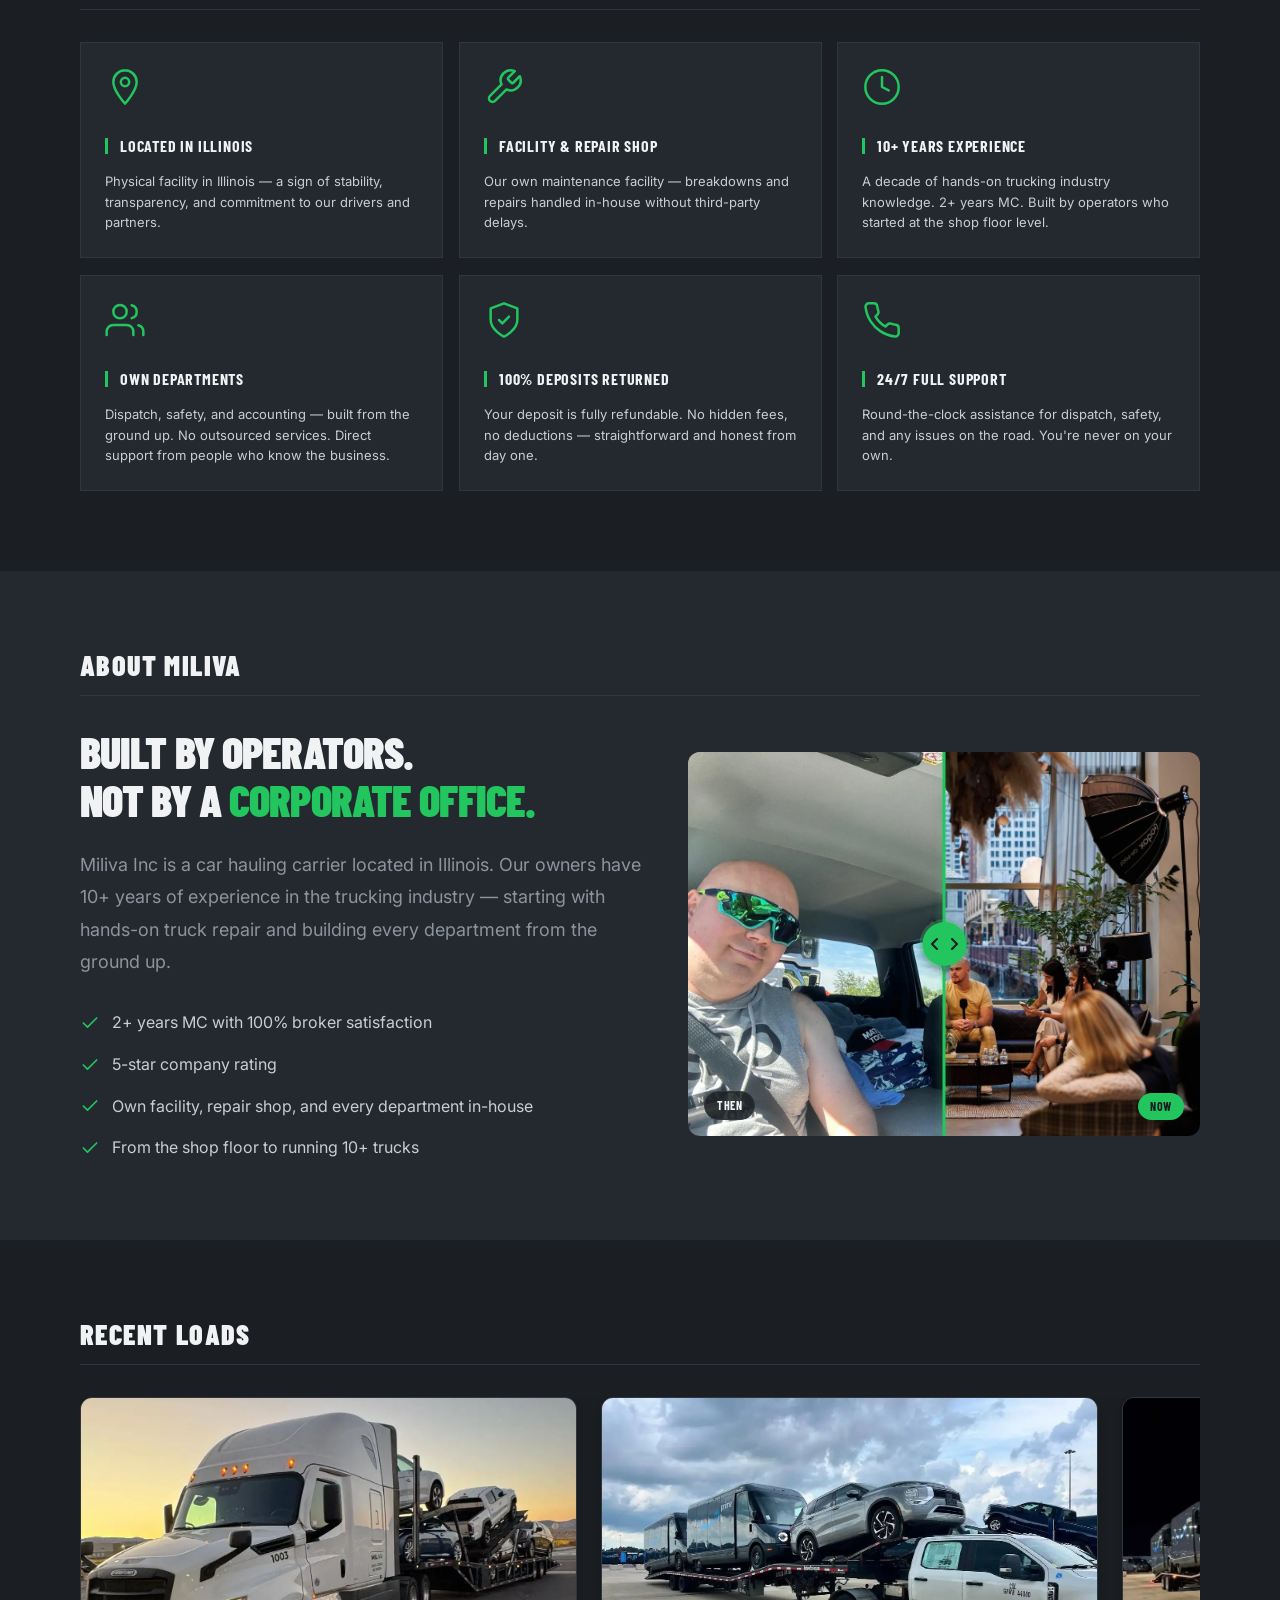
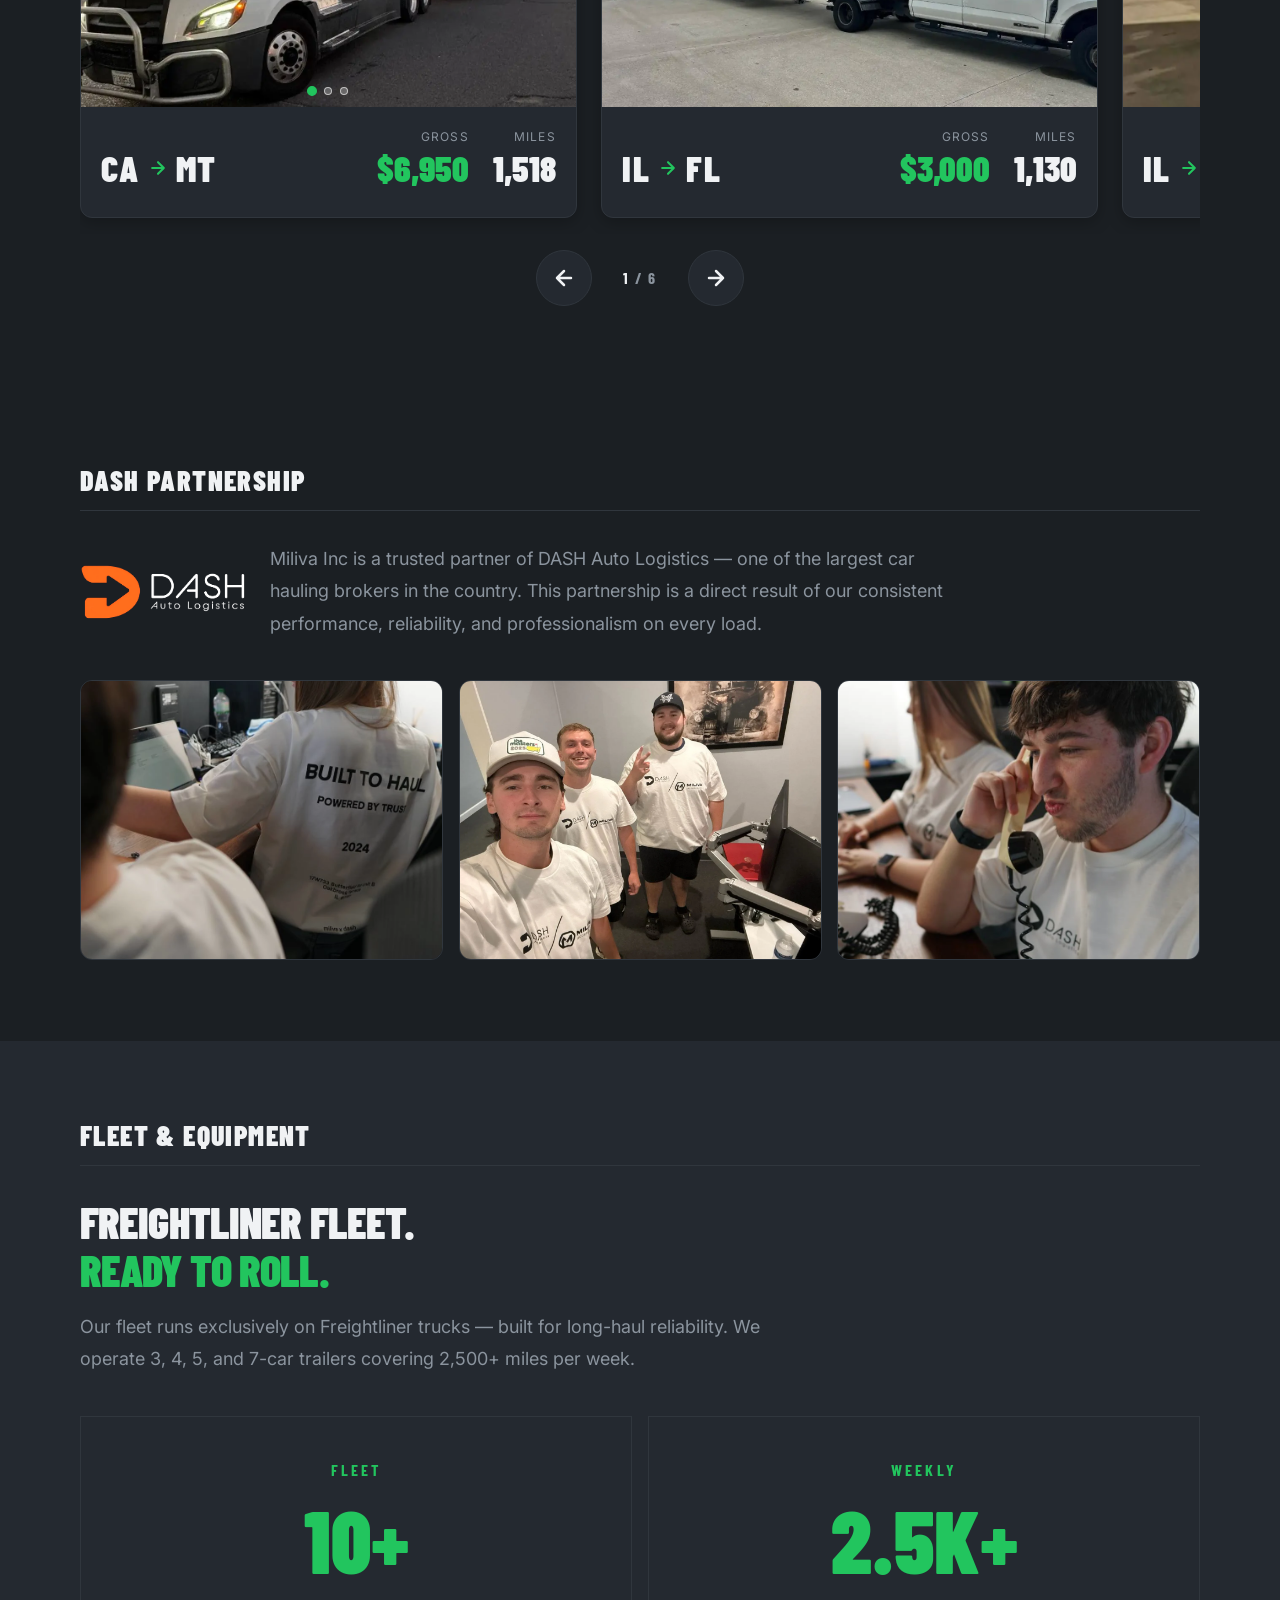
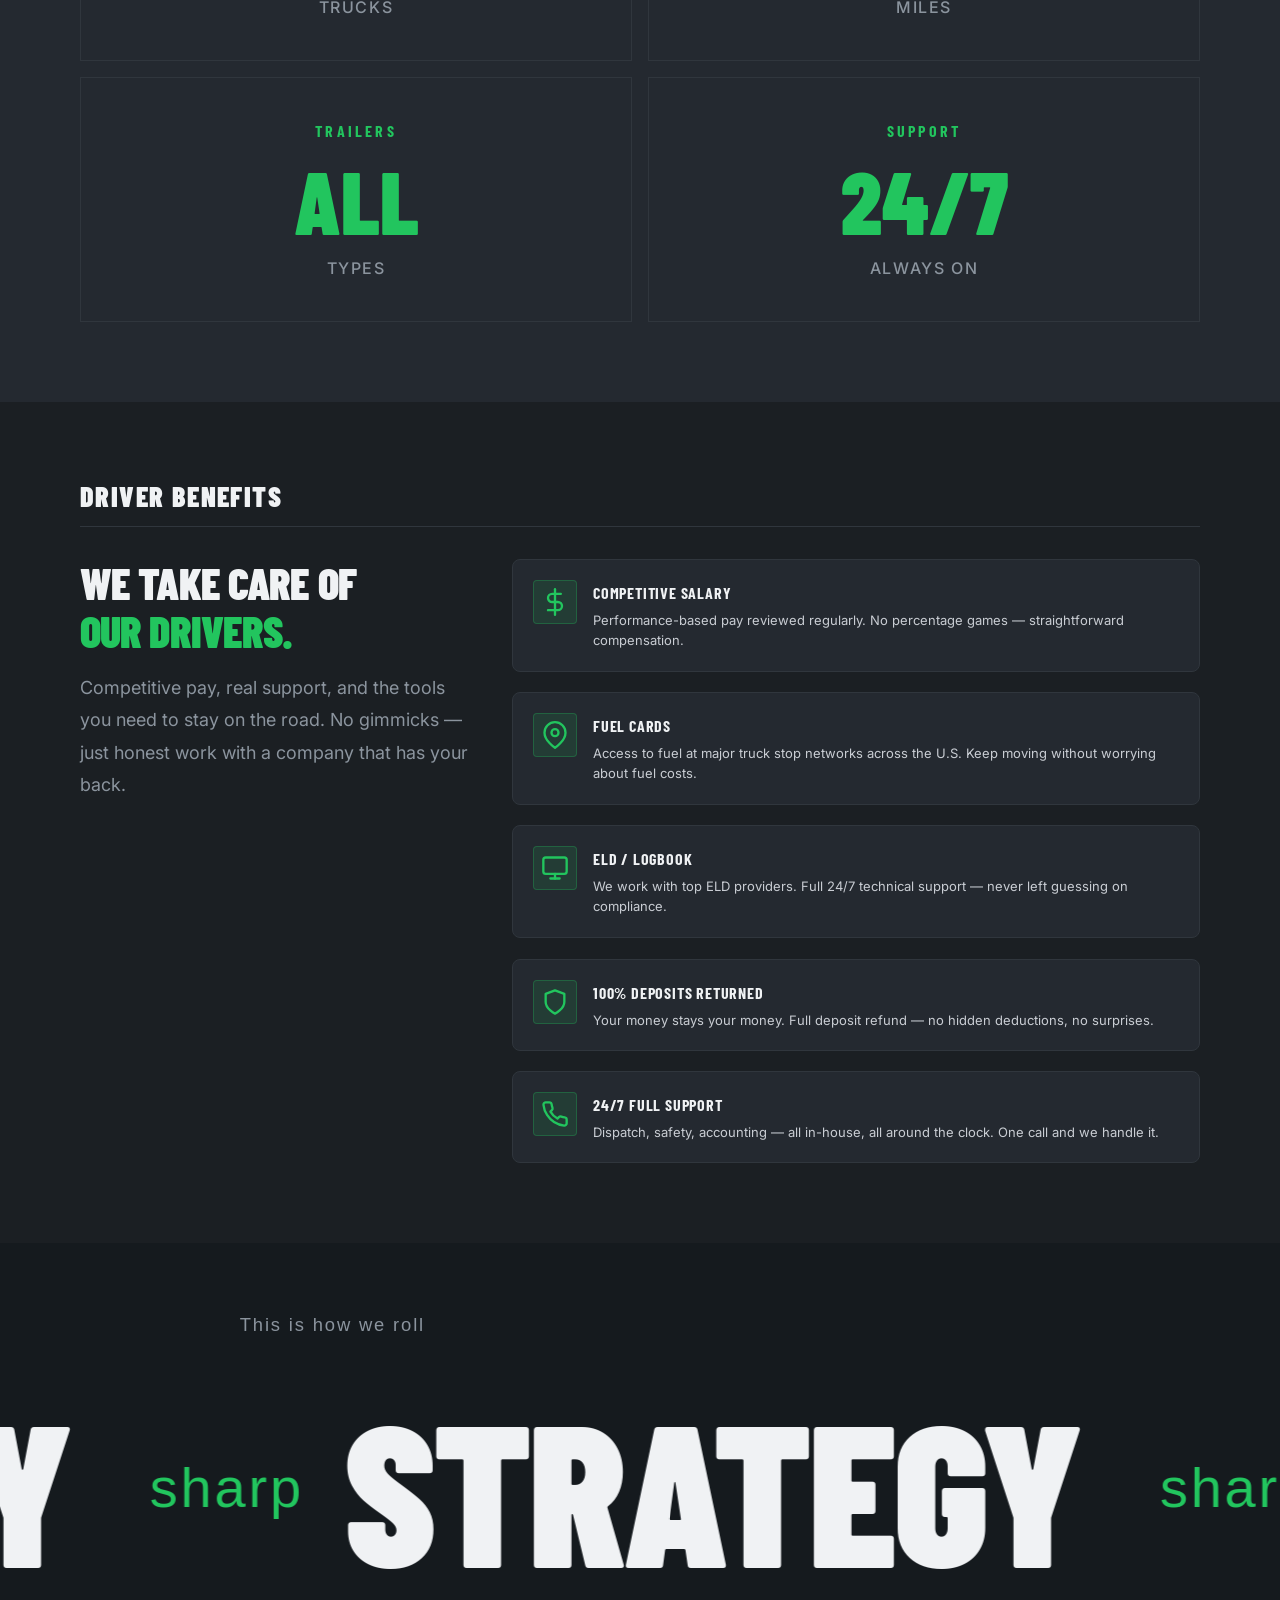
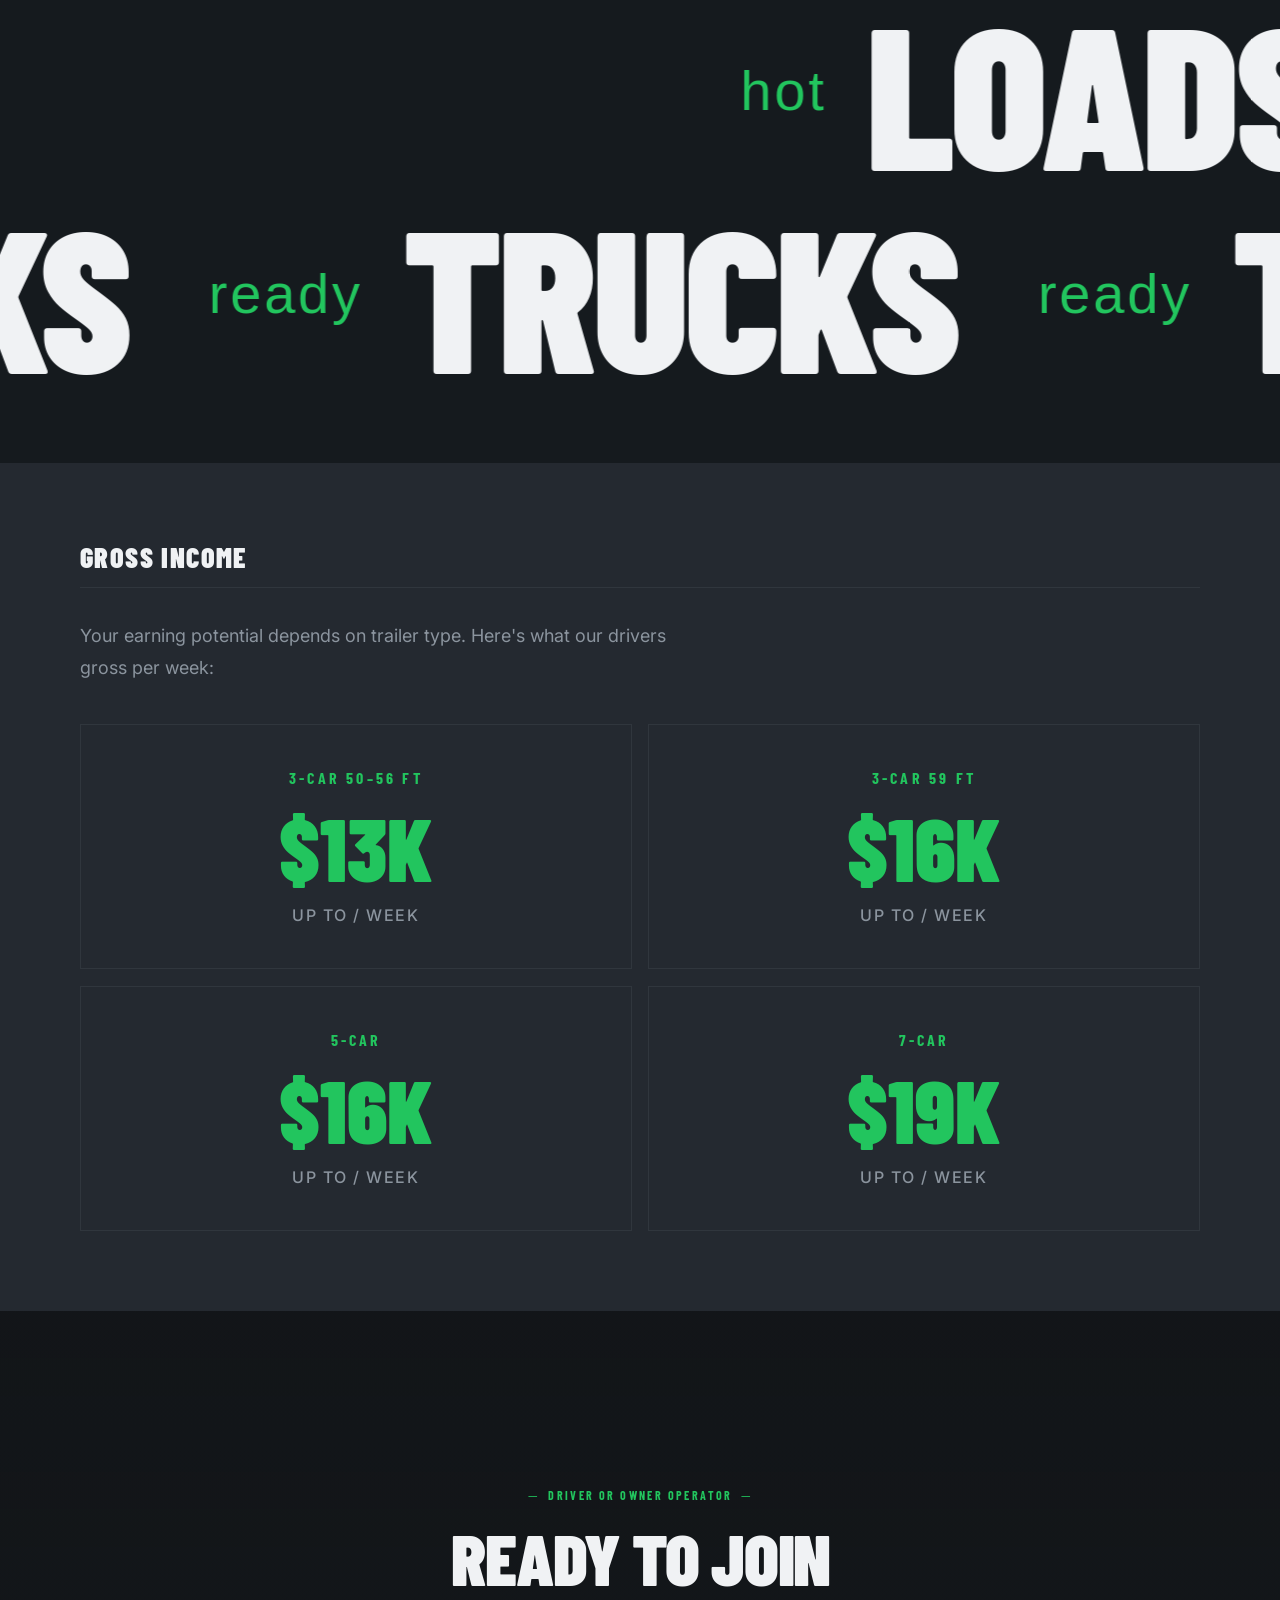
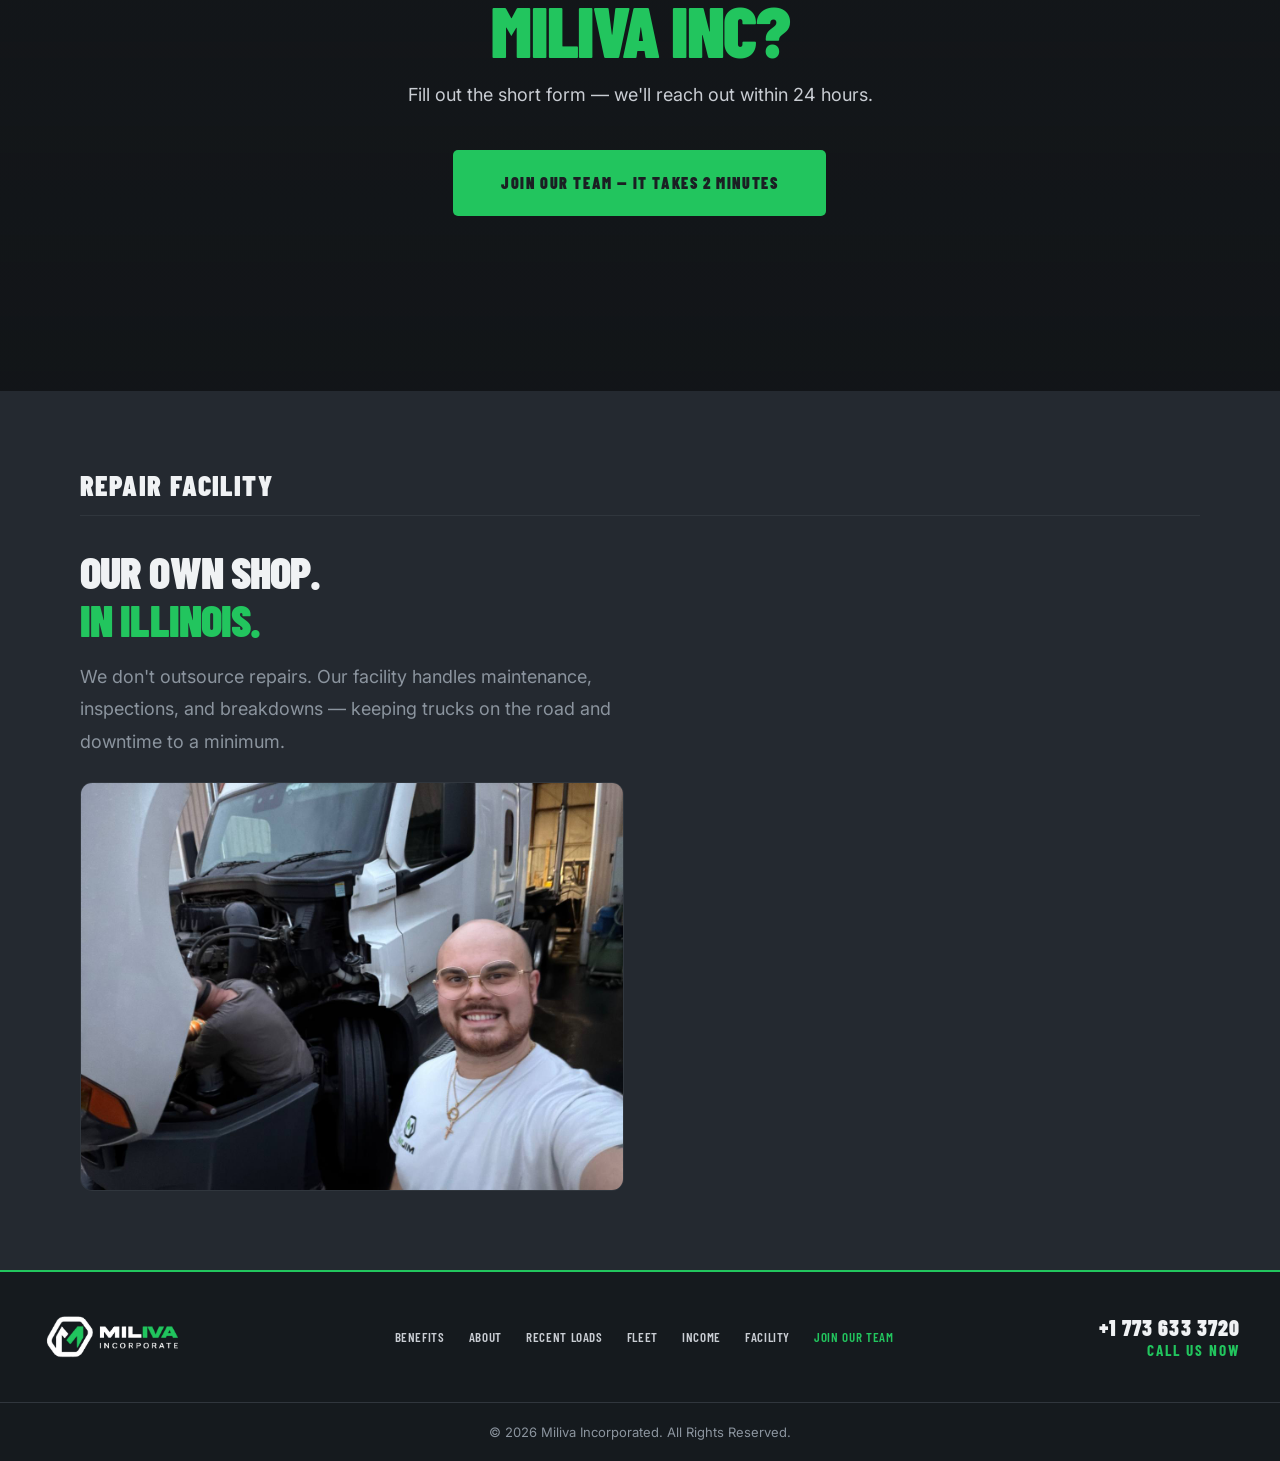
==== commit 2caae687: "Match footer logo size to header and refresh partner logos - Bump .site-footer__logo from 36px to 50" ====
--- a/index.html
+++ b/index.html
@@ -22,10 +22,10 @@
 <link href="https://fonts.googleapis.com/css2?family=Barlow+Condensed:ital,wght@0,400;0,600;0,700;0,900;1,400&family=Inter:wght@400;500;600&display=swap" rel="stylesheet">
 
 <!-- CSS -->
-<link rel="stylesheet" href="css/variables.css?v=36">
-<link rel="stylesheet" href="css/base.css?v=36">
-<link rel="stylesheet" href="css/components.css?v=36">
-<link rel="stylesheet" href="css/animations.css?v=36">
+<link rel="stylesheet" href="css/variables.css?v=37">
+<link rel="stylesheet" href="css/base.css?v=37">
+<link rel="stylesheet" href="css/components.css?v=37">
+<link rel="stylesheet" href="css/animations.css?v=37">
 </head>
 <body>
 
@@ -815,6 +815,6 @@
 
 
 <!-- JS -->
-<script src="js/main.js?v=36"></script>
+<script src="js/main.js?v=37"></script>
 </body>
 </html>
--- a/css/components.css
+++ b/css/components.css
@@ -1933,7 +1933,7 @@
 }
 
 .site-footer__logo {
-  height: 36px;
+  height: 50px;
   width: auto;
 }
 
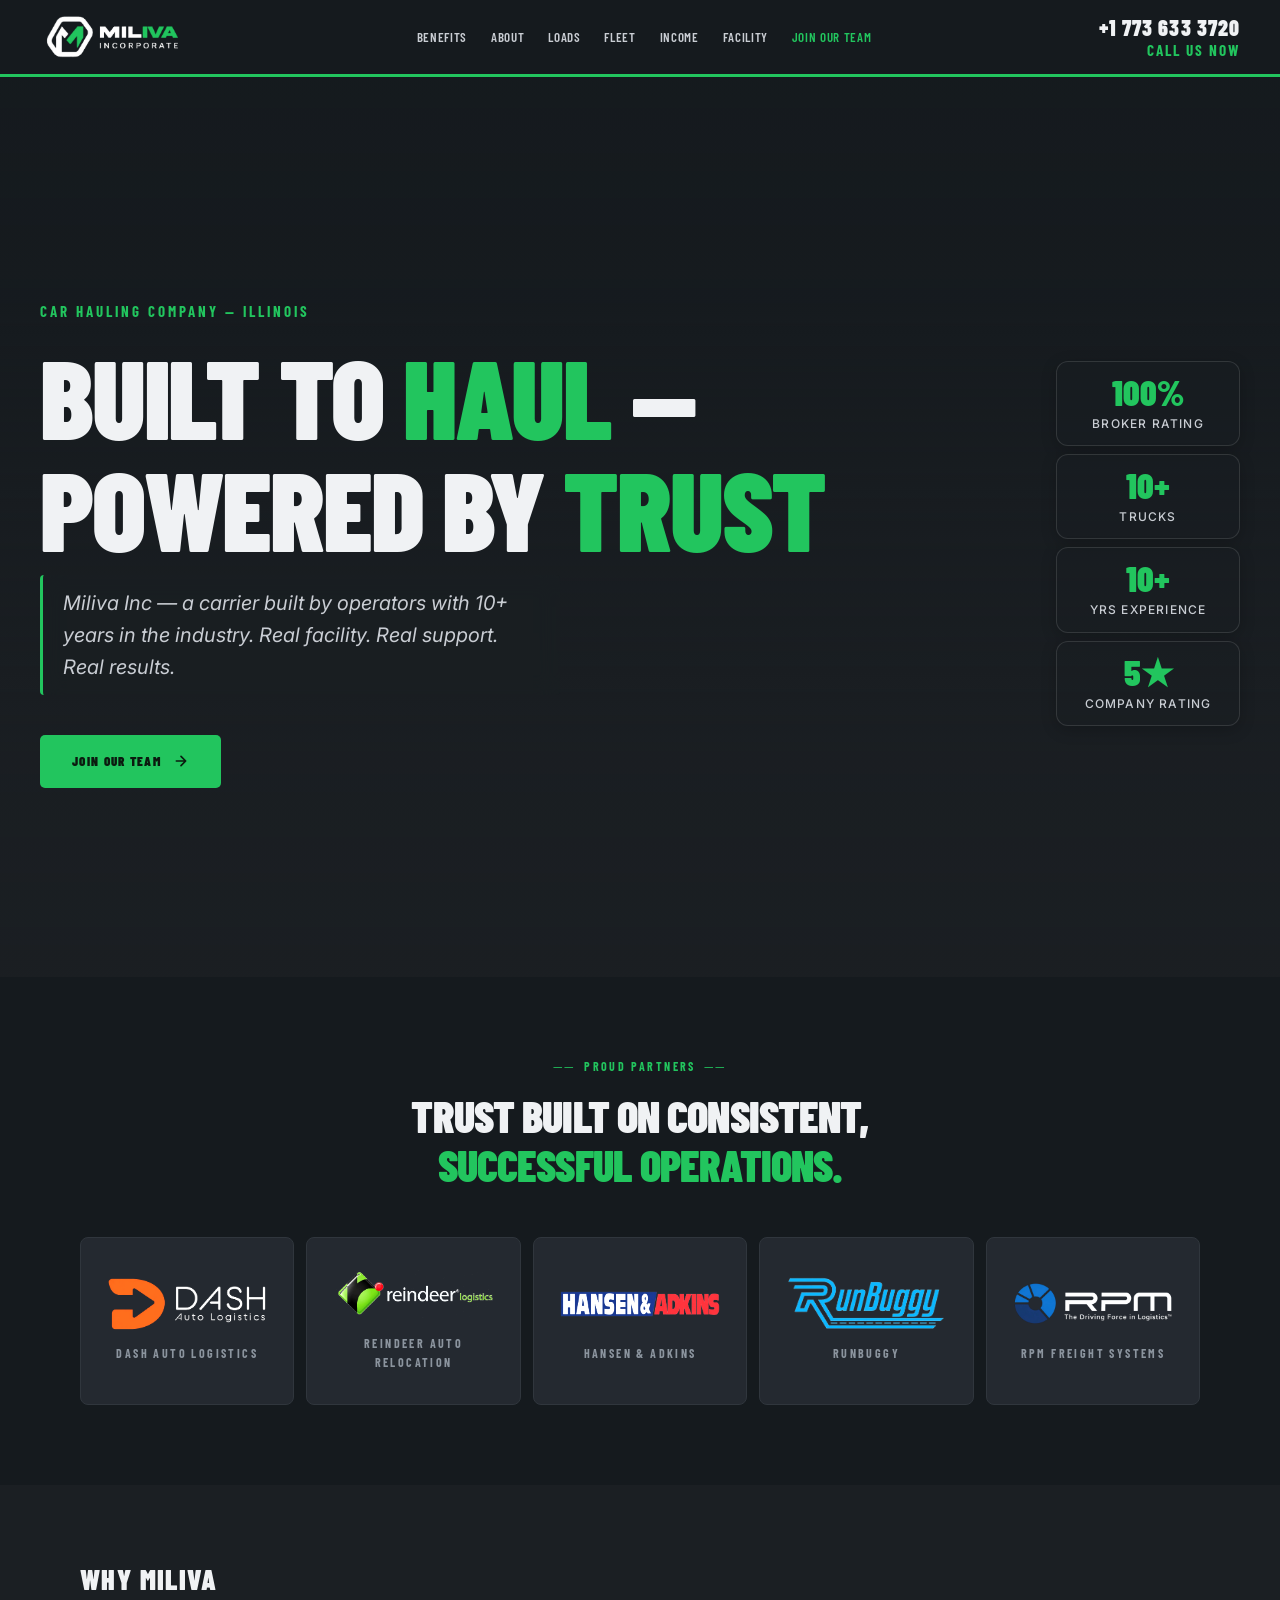
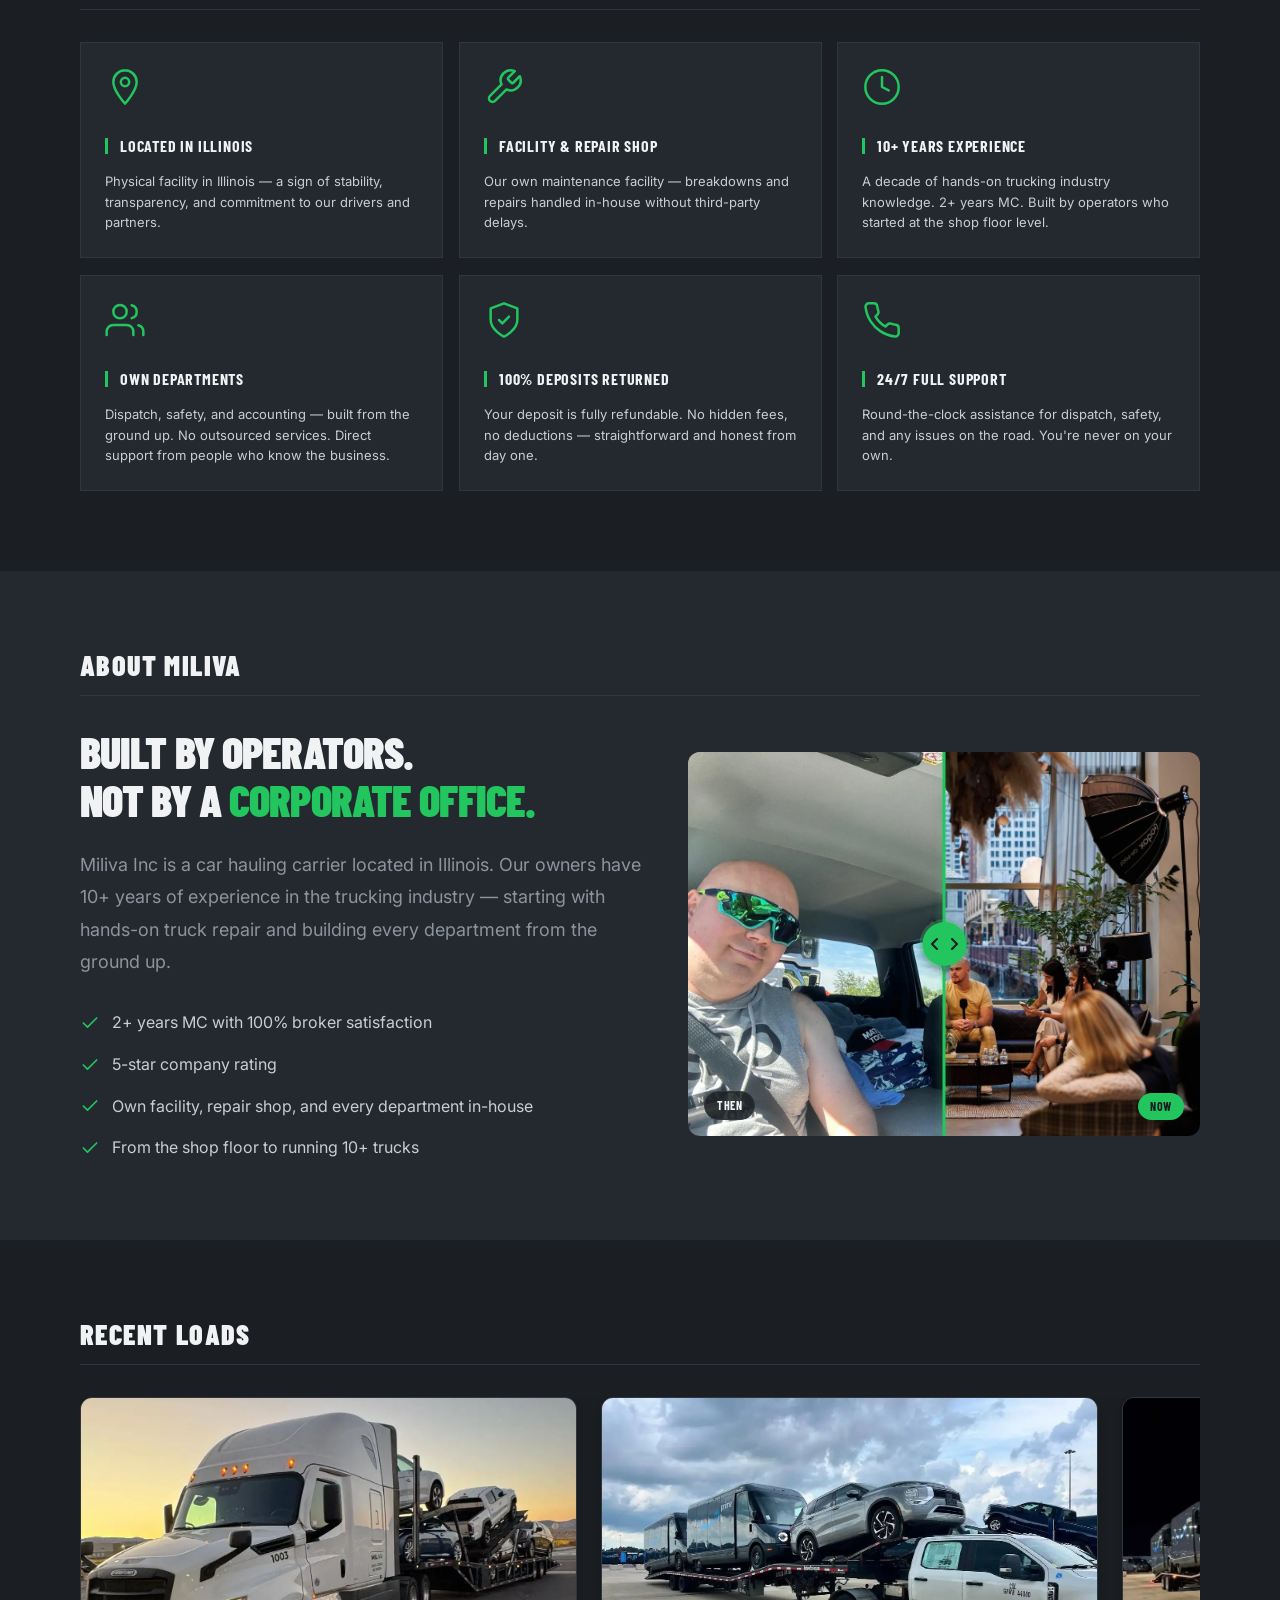
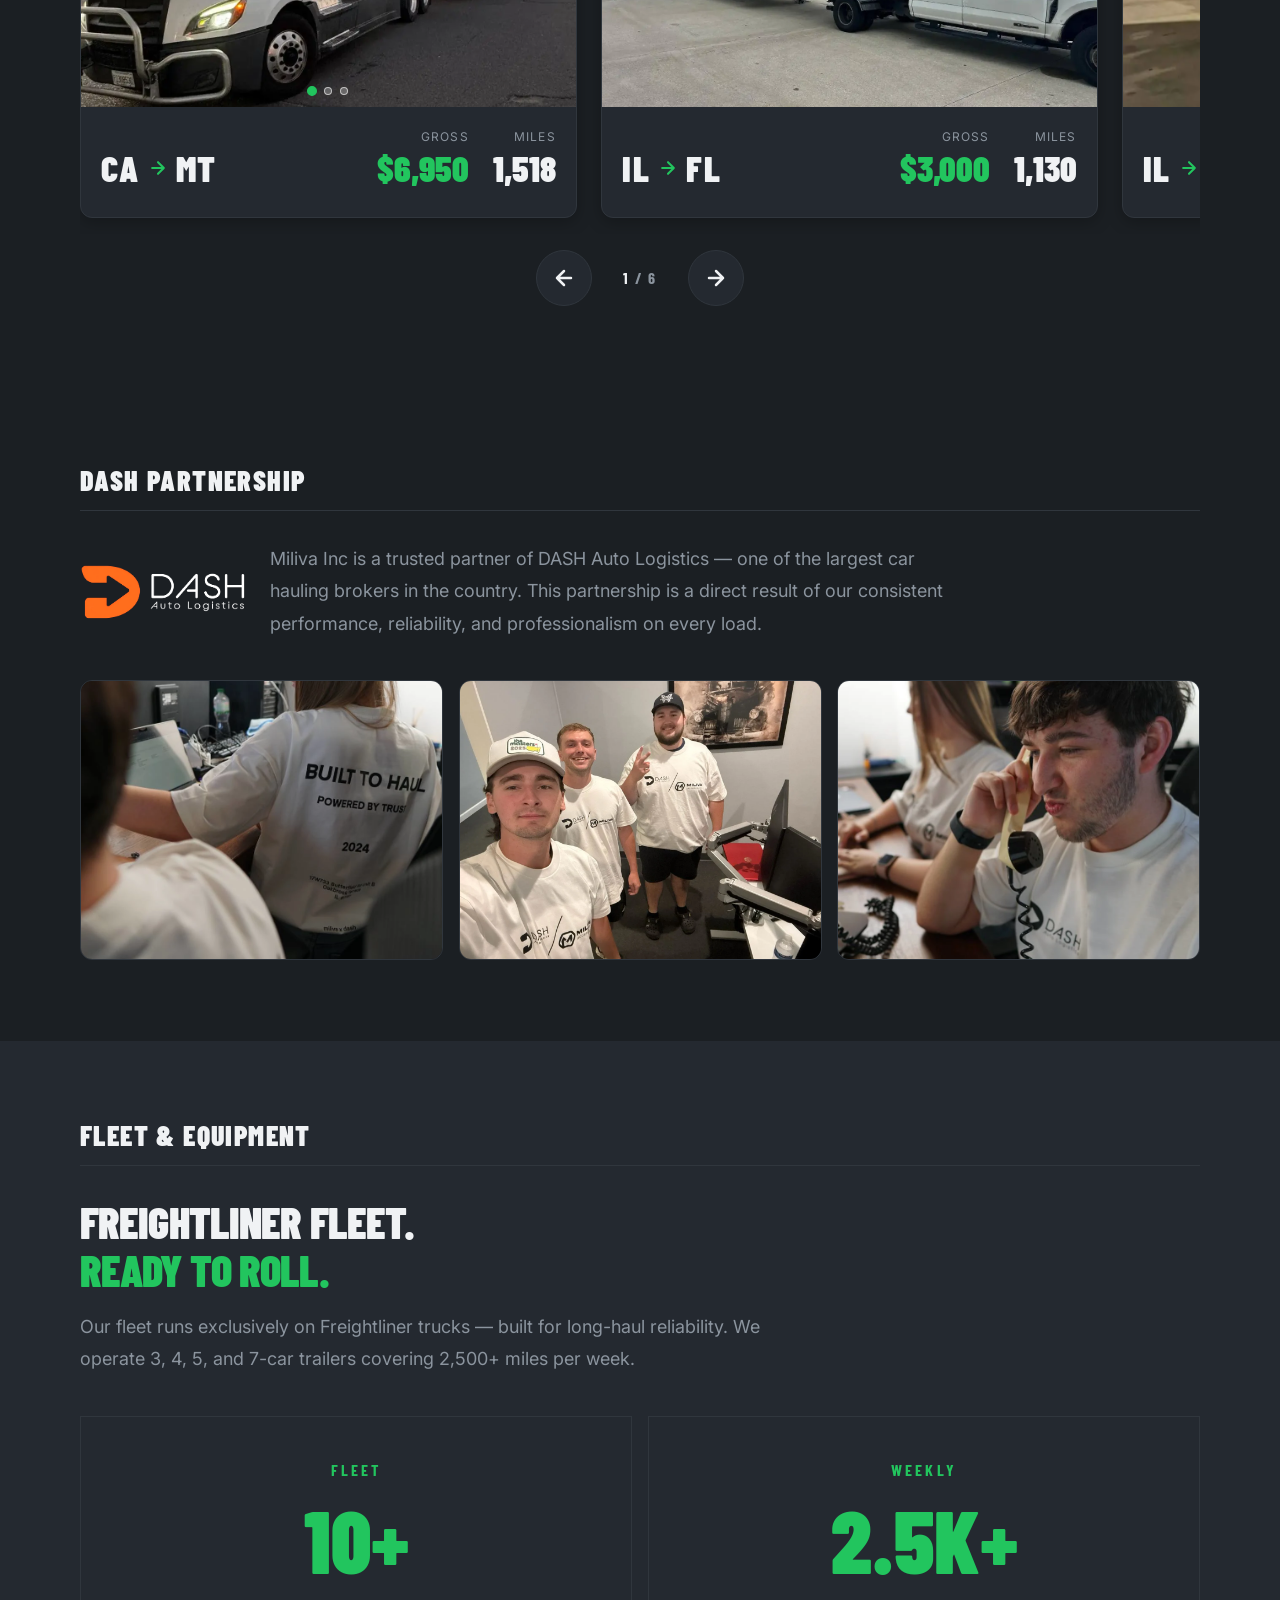
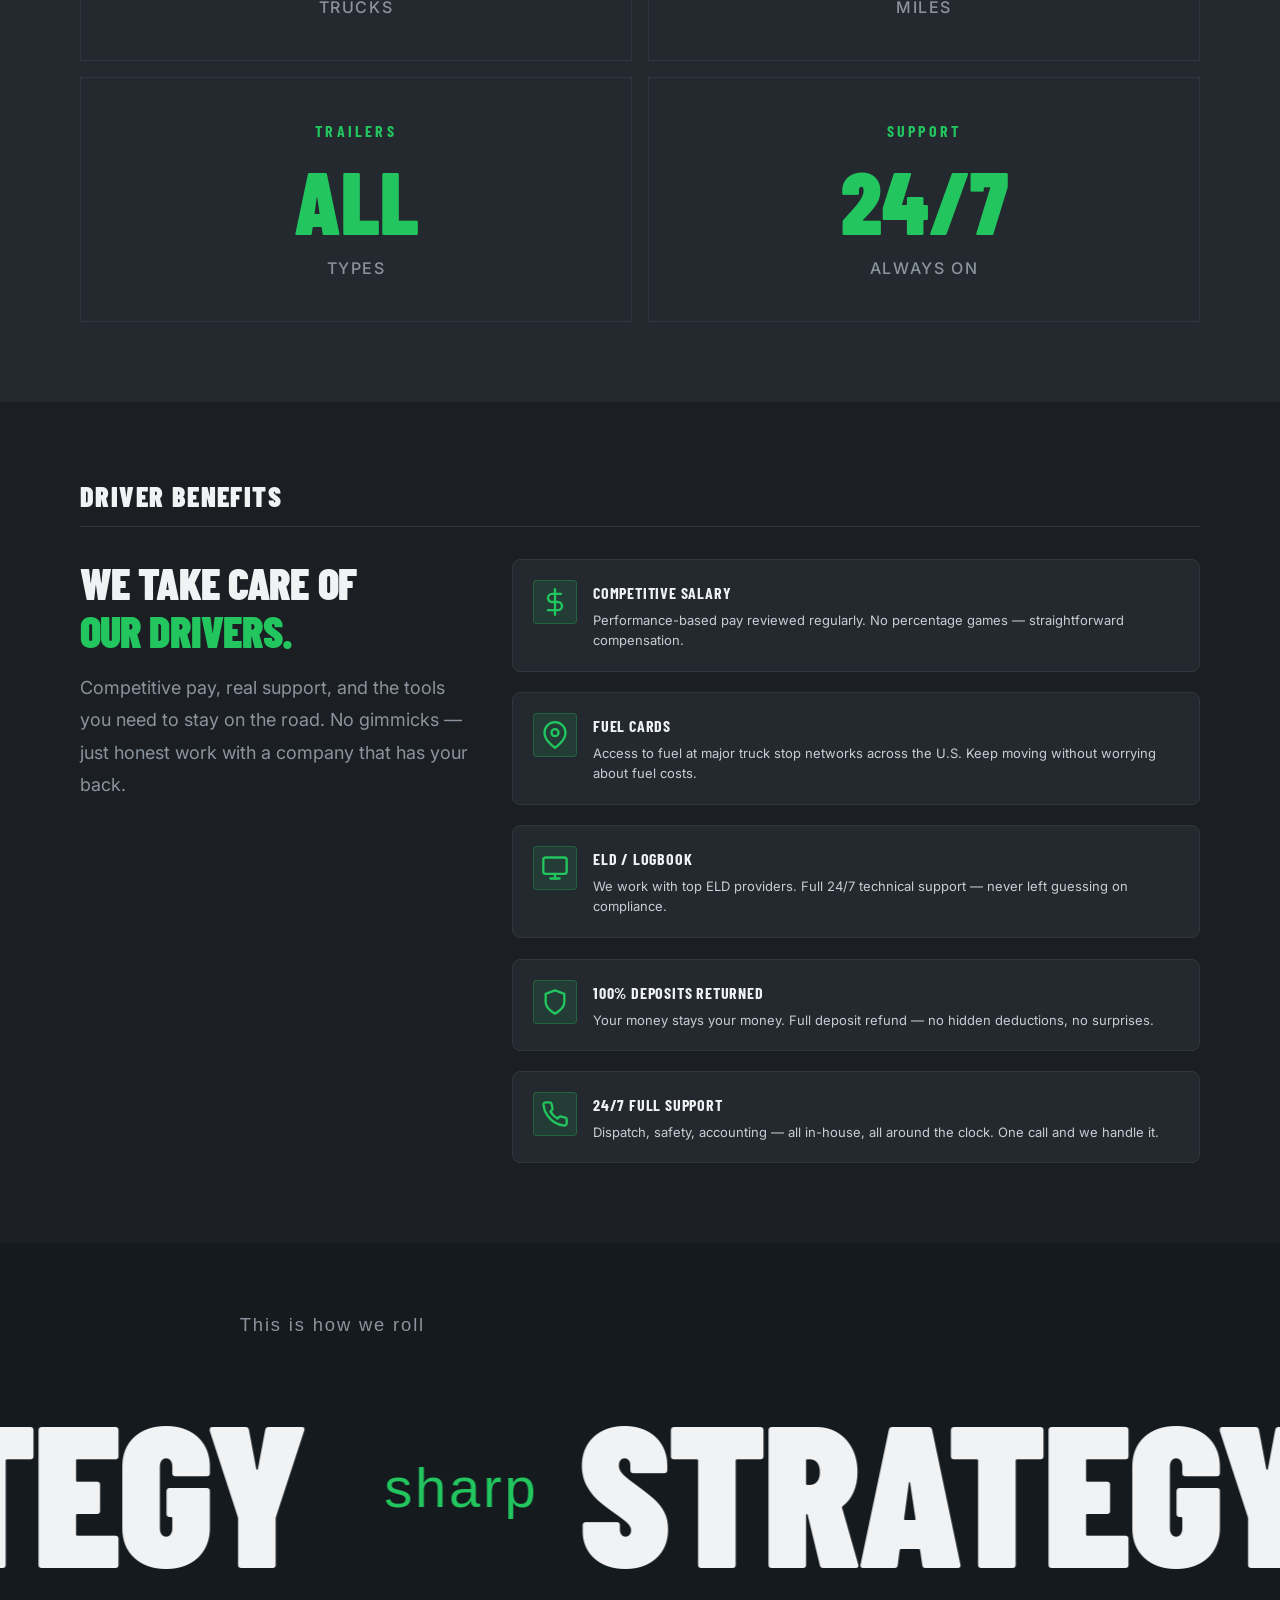
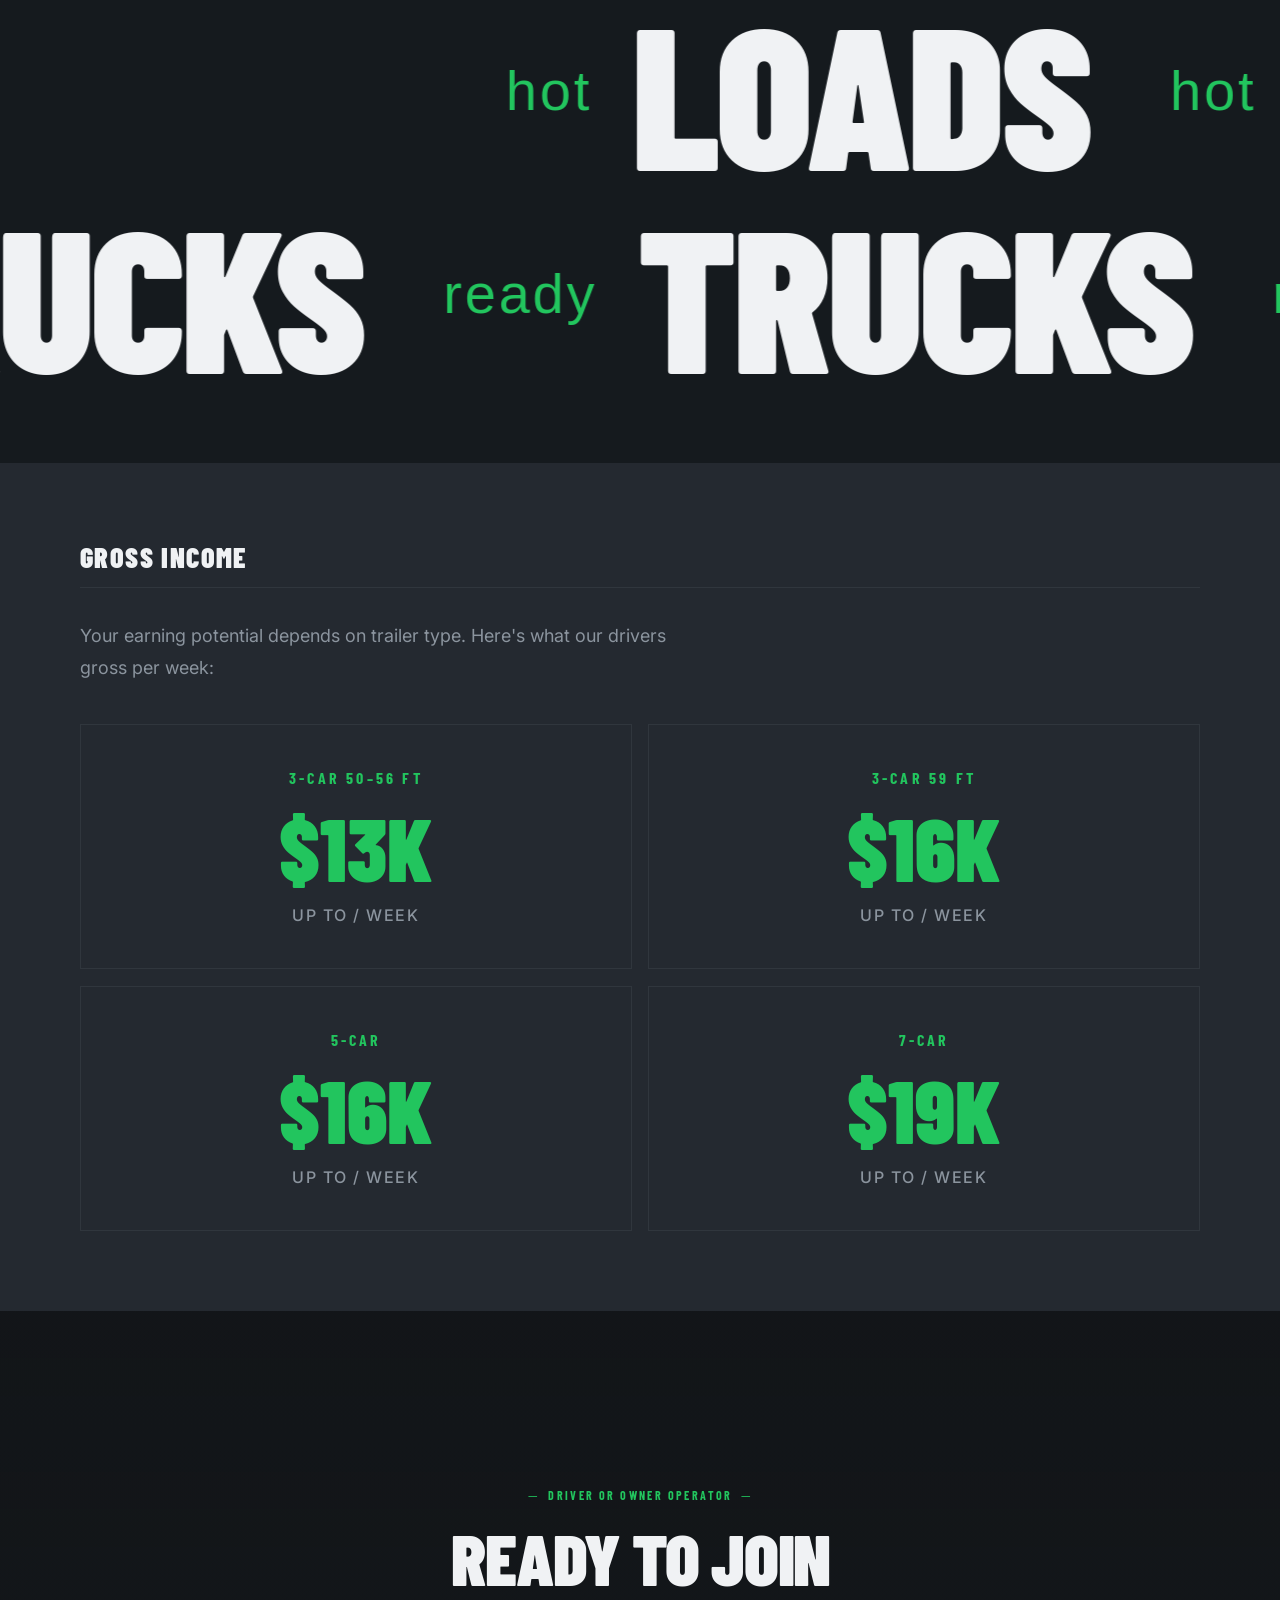
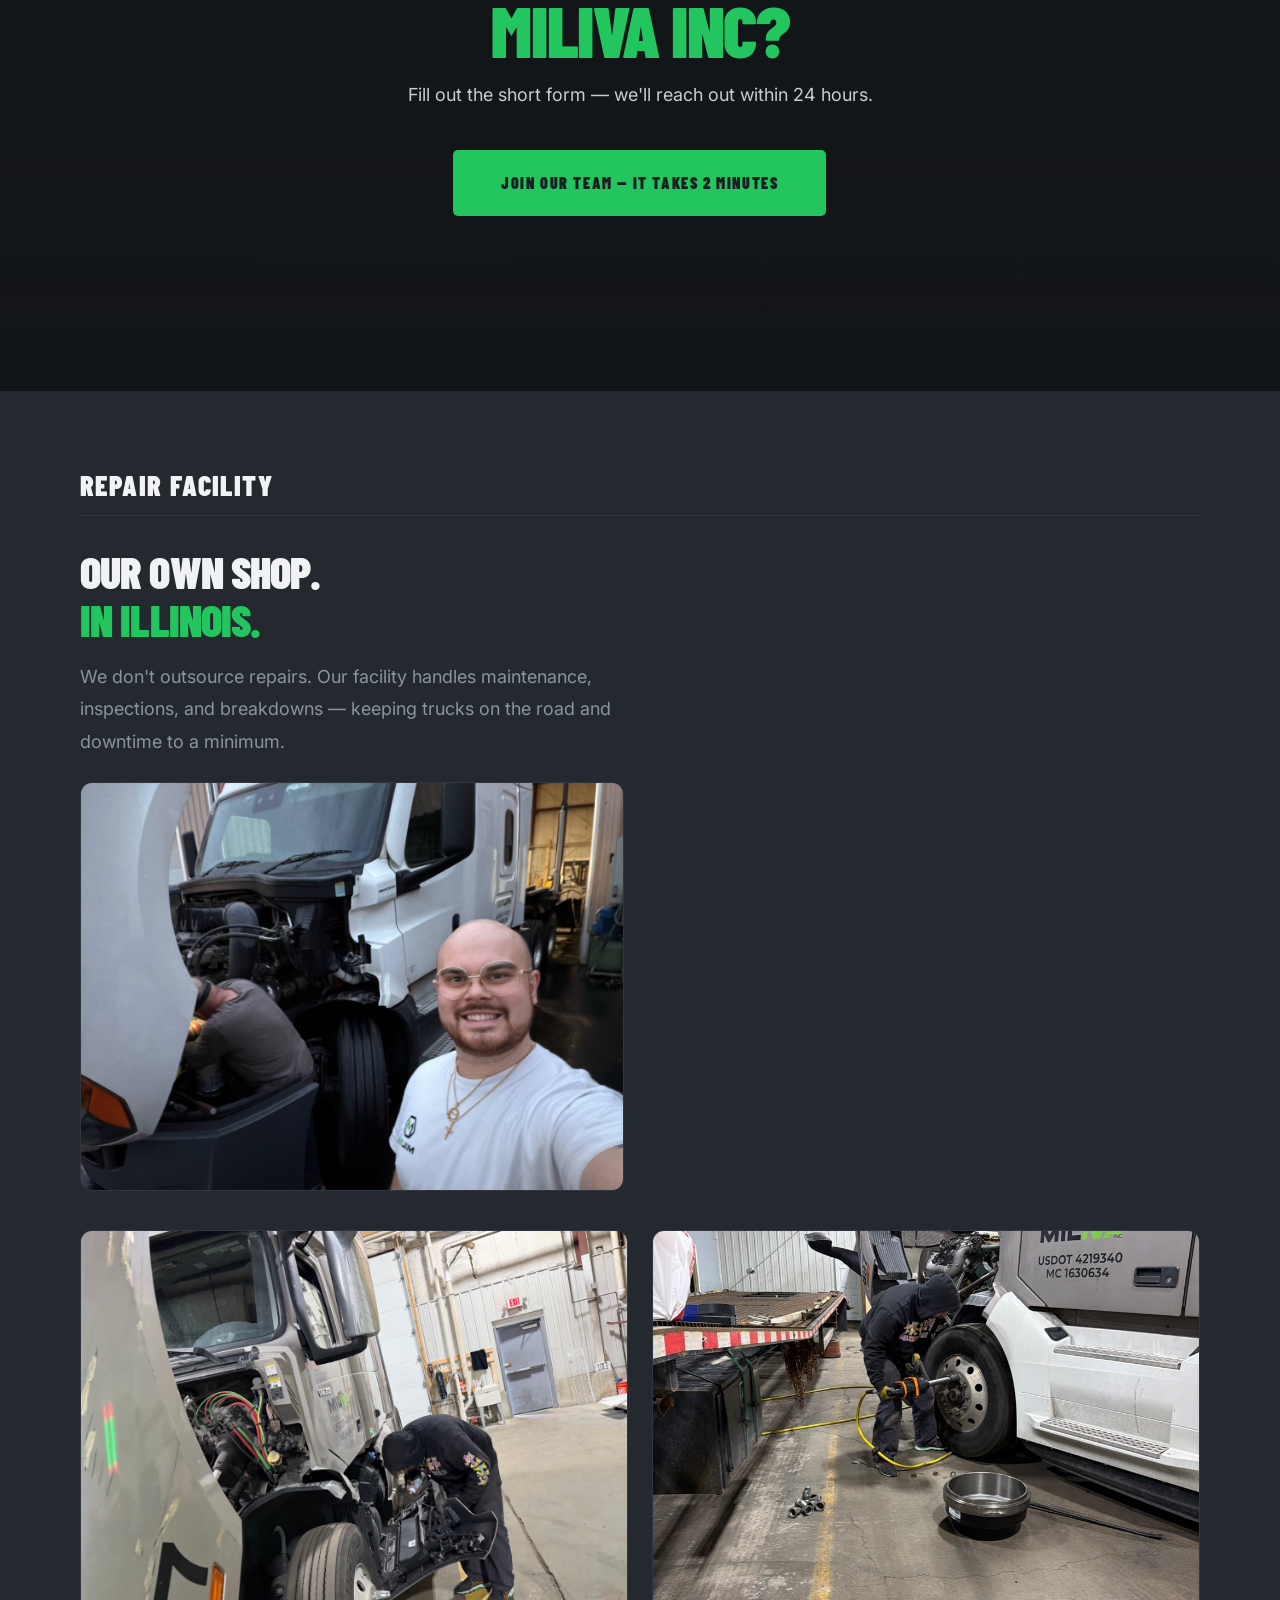
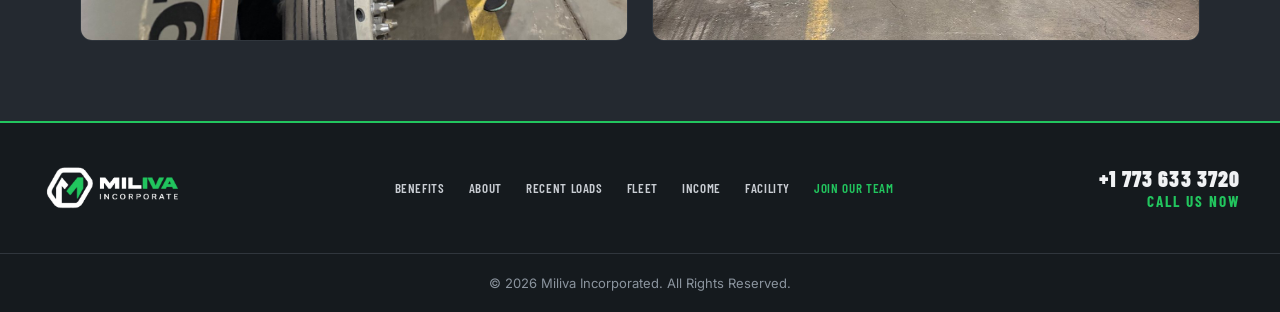
==== commit 1e6ffccc: "Add Repair Facility gallery and footer mobile layout fix - Add two new shop photos (facility-shop-2/" ====
--- a/index.html
+++ b/index.html
@@ -22,10 +22,10 @@
 <link href="https://fonts.googleapis.com/css2?family=Barlow+Condensed:ital,wght@0,400;0,600;0,700;0,900;1,400&family=Inter:wght@400;500;600&display=swap" rel="stylesheet">
 
 <!-- CSS -->
-<link rel="stylesheet" href="css/variables.css?v=37">
-<link rel="stylesheet" href="css/base.css?v=37">
-<link rel="stylesheet" href="css/components.css?v=37">
-<link rel="stylesheet" href="css/animations.css?v=37">
+<link rel="stylesheet" href="css/variables.css?v=39">
+<link rel="stylesheet" href="css/base.css?v=39">
+<link rel="stylesheet" href="css/components.css?v=39">
+<link rel="stylesheet" href="css/animations.css?v=39">
 </head>
 <body>
 
@@ -769,6 +769,15 @@
         </video>
       </div>
     </div>
+
+    <div class="facility__gallery reveal" style="--delay: 3">
+      <div class="facility__gallery-item">
+        <img src="assets/images/facility-shop-2.jpg" alt="Miliva mechanic servicing the front of a truck cab inside the in-house shop" loading="lazy">
+      </div>
+      <div class="facility__gallery-item">
+        <img src="assets/images/facility-shop-3.jpg" alt="Miliva technician changing a wheel on a Volvo VNL 860 in the repair facility" loading="lazy">
+      </div>
+    </div>
   </div>
 </section>
 
@@ -815,6 +824,6 @@
 
 
 <!-- JS -->
-<script src="js/main.js?v=37"></script>
+<script src="js/main.js?v=39"></script>
 </body>
 </html>
--- a/css/components.css
+++ b/css/components.css
@@ -1908,6 +1908,44 @@
   }
 }
 
+/* Two-up gallery row beneath the hero photo+video */
+.facility__gallery {
+  display: grid;
+  grid-template-columns: 1fr;
+  gap: var(--space-4);
+  margin-top: var(--space-8);
+}
+
+.facility__gallery-item {
+  border-radius: var(--radius-lg);
+  border: 1px solid var(--border);
+  overflow: hidden;
+  aspect-ratio: 4 / 3;
+  transition:
+    transform var(--duration-base) var(--ease-out),
+    border-color var(--duration-base) var(--ease-out);
+}
+
+.facility__gallery-item img {
+  width: 100%;
+  height: 100%;
+  object-fit: cover;
+  display: block;
+}
+
+.facility__gallery-item:hover {
+  transform: translateY(-3px);
+  border-color: var(--accent-border);
+}
+
+@media (min-width: 768px) {
+  .facility__gallery {
+    grid-template-columns: 1fr 1fr;
+    gap: var(--space-6);
+    margin-top: var(--space-10);
+  }
+}
+
 
 /* ═══════════════════════════════════════════════════════════
    ENHANCED FOOTER
@@ -1920,16 +1958,33 @@
   padding: 0;
 }
 
+/* Mobile: 2-column grid — brand (left) and contact (right)
+   sit on the same row, with the nav spanning beneath.
+   Desktop (≥768px) restores the flex row below. */
 .site-footer__top {
-  display: flex;
-  flex-direction: column;
-  gap: var(--space-8);
+  display: grid;
+  grid-template-columns: 1fr auto;
+  grid-template-areas:
+    "brand contact"
+    "nav   nav";
+  column-gap: var(--space-4);
+  row-gap: var(--space-8);
+  align-items: center;
   padding: var(--space-10) var(--content-padding);
 }
 
 .site-footer__brand {
+  grid-area: brand;
   display: flex;
   align-items: center;
+}
+
+.site-footer__nav {
+  grid-area: nav;
+}
+
+.site-footer .site-header__contact {
+  grid-area: contact;
 }
 
 .site-footer__logo {
@@ -1974,8 +2029,10 @@
 
 @media (min-width: 768px) {
   .site-footer__top {
+    display: flex;
     flex-direction: row;
     align-items: center;
     justify-content: space-between;
-  }
-}
+    gap: var(--space-6);
+  }
+}
